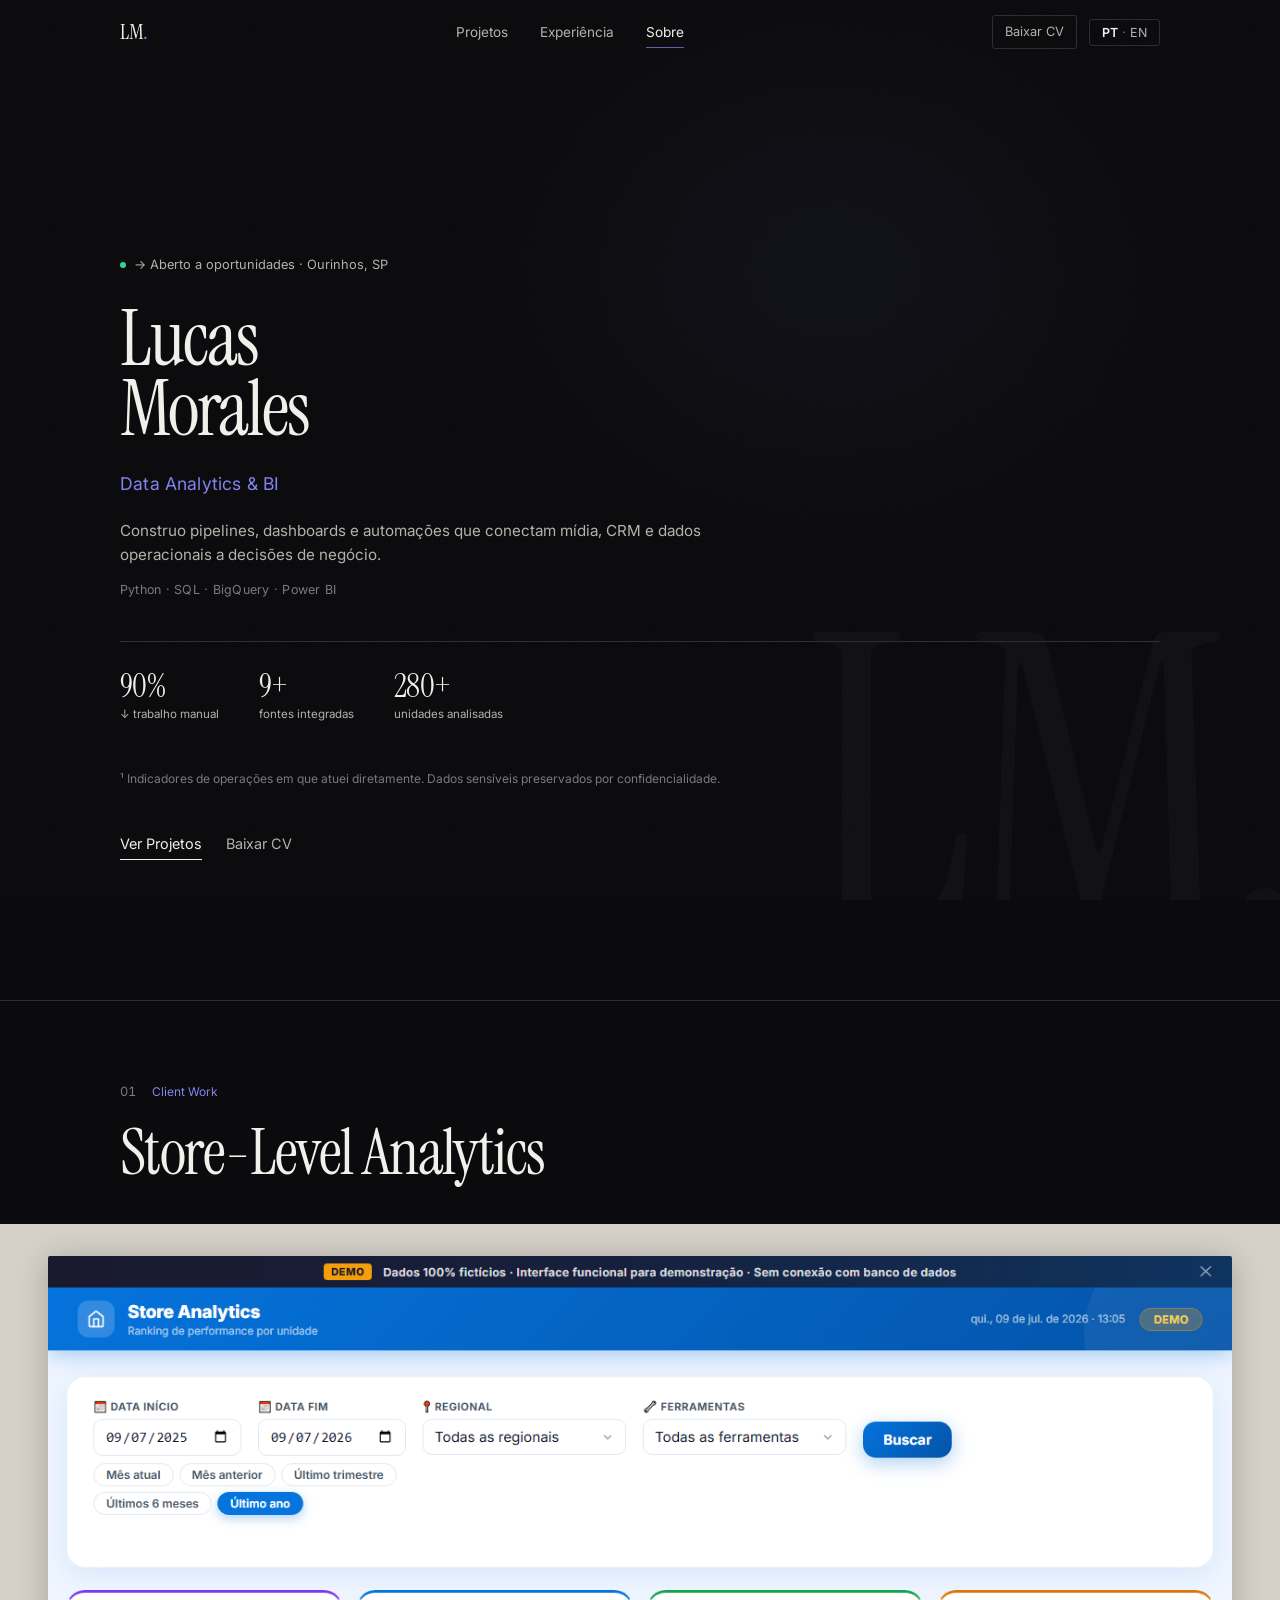
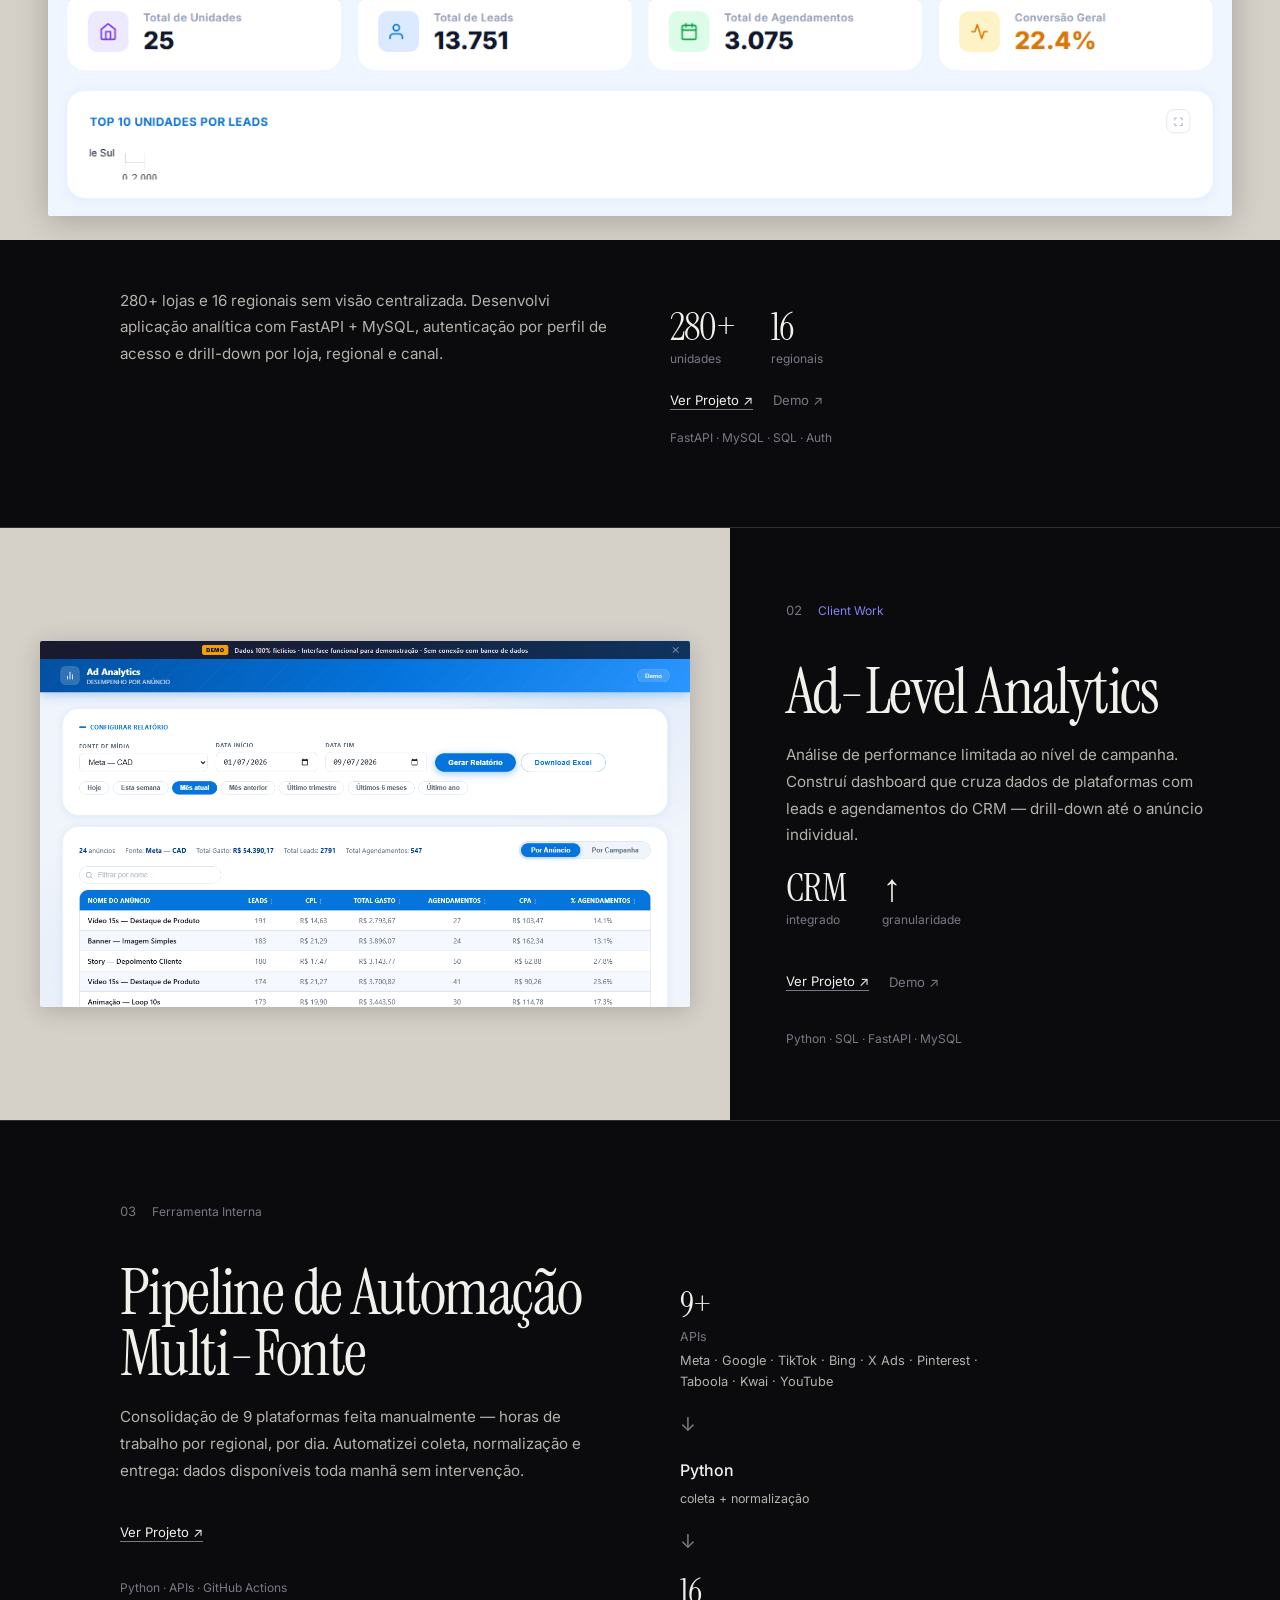
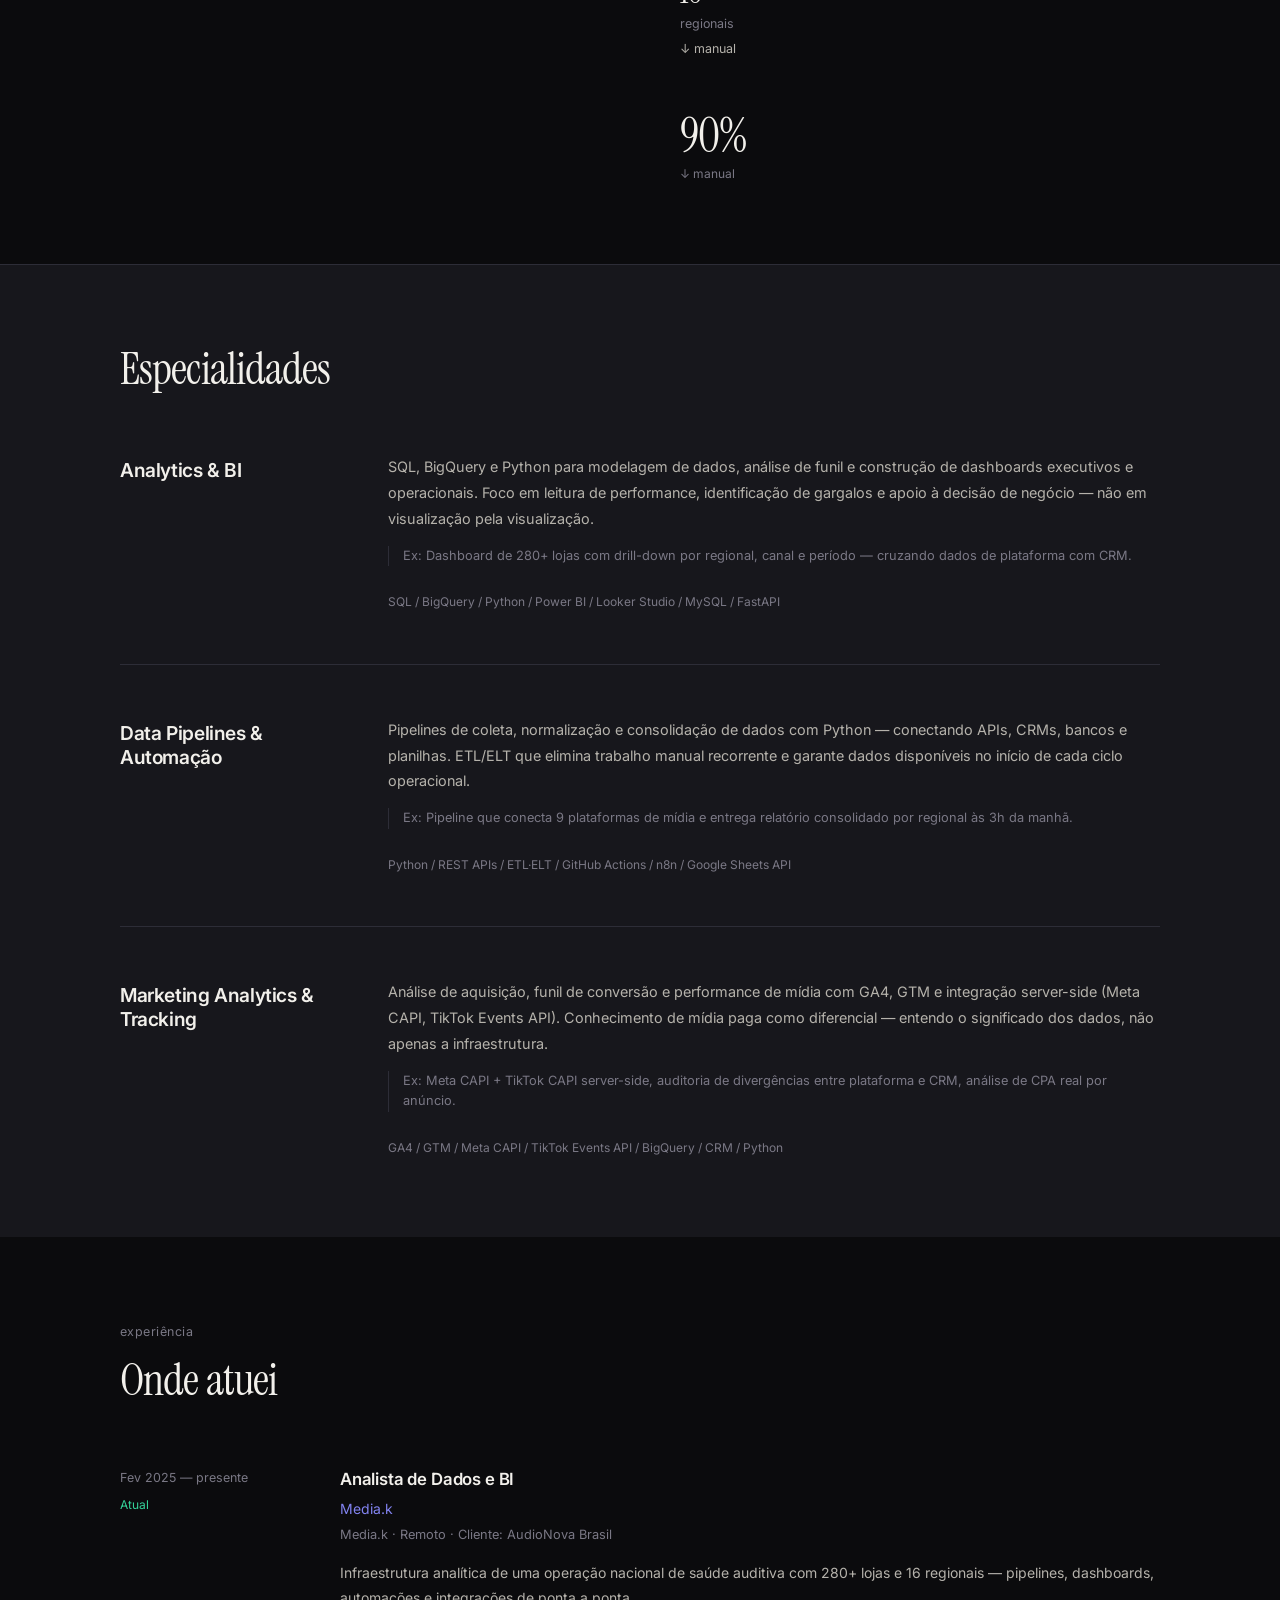
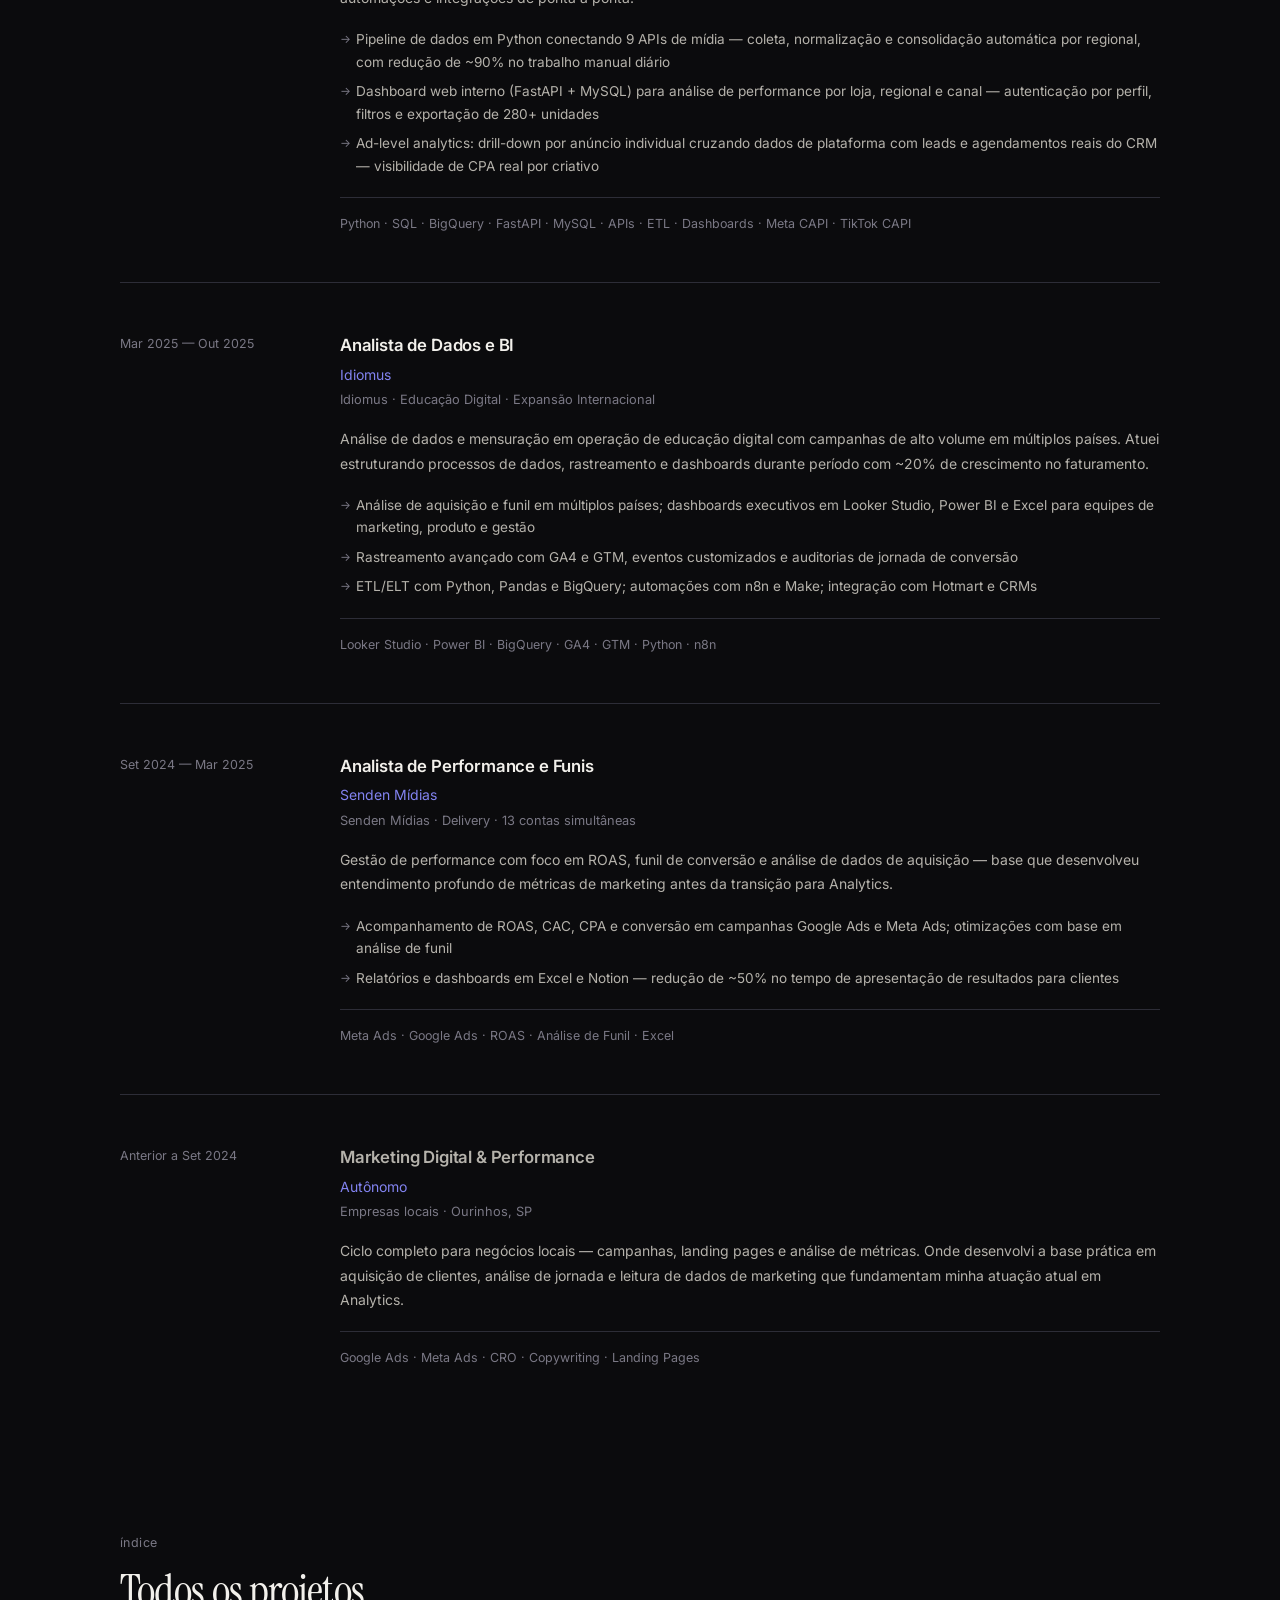
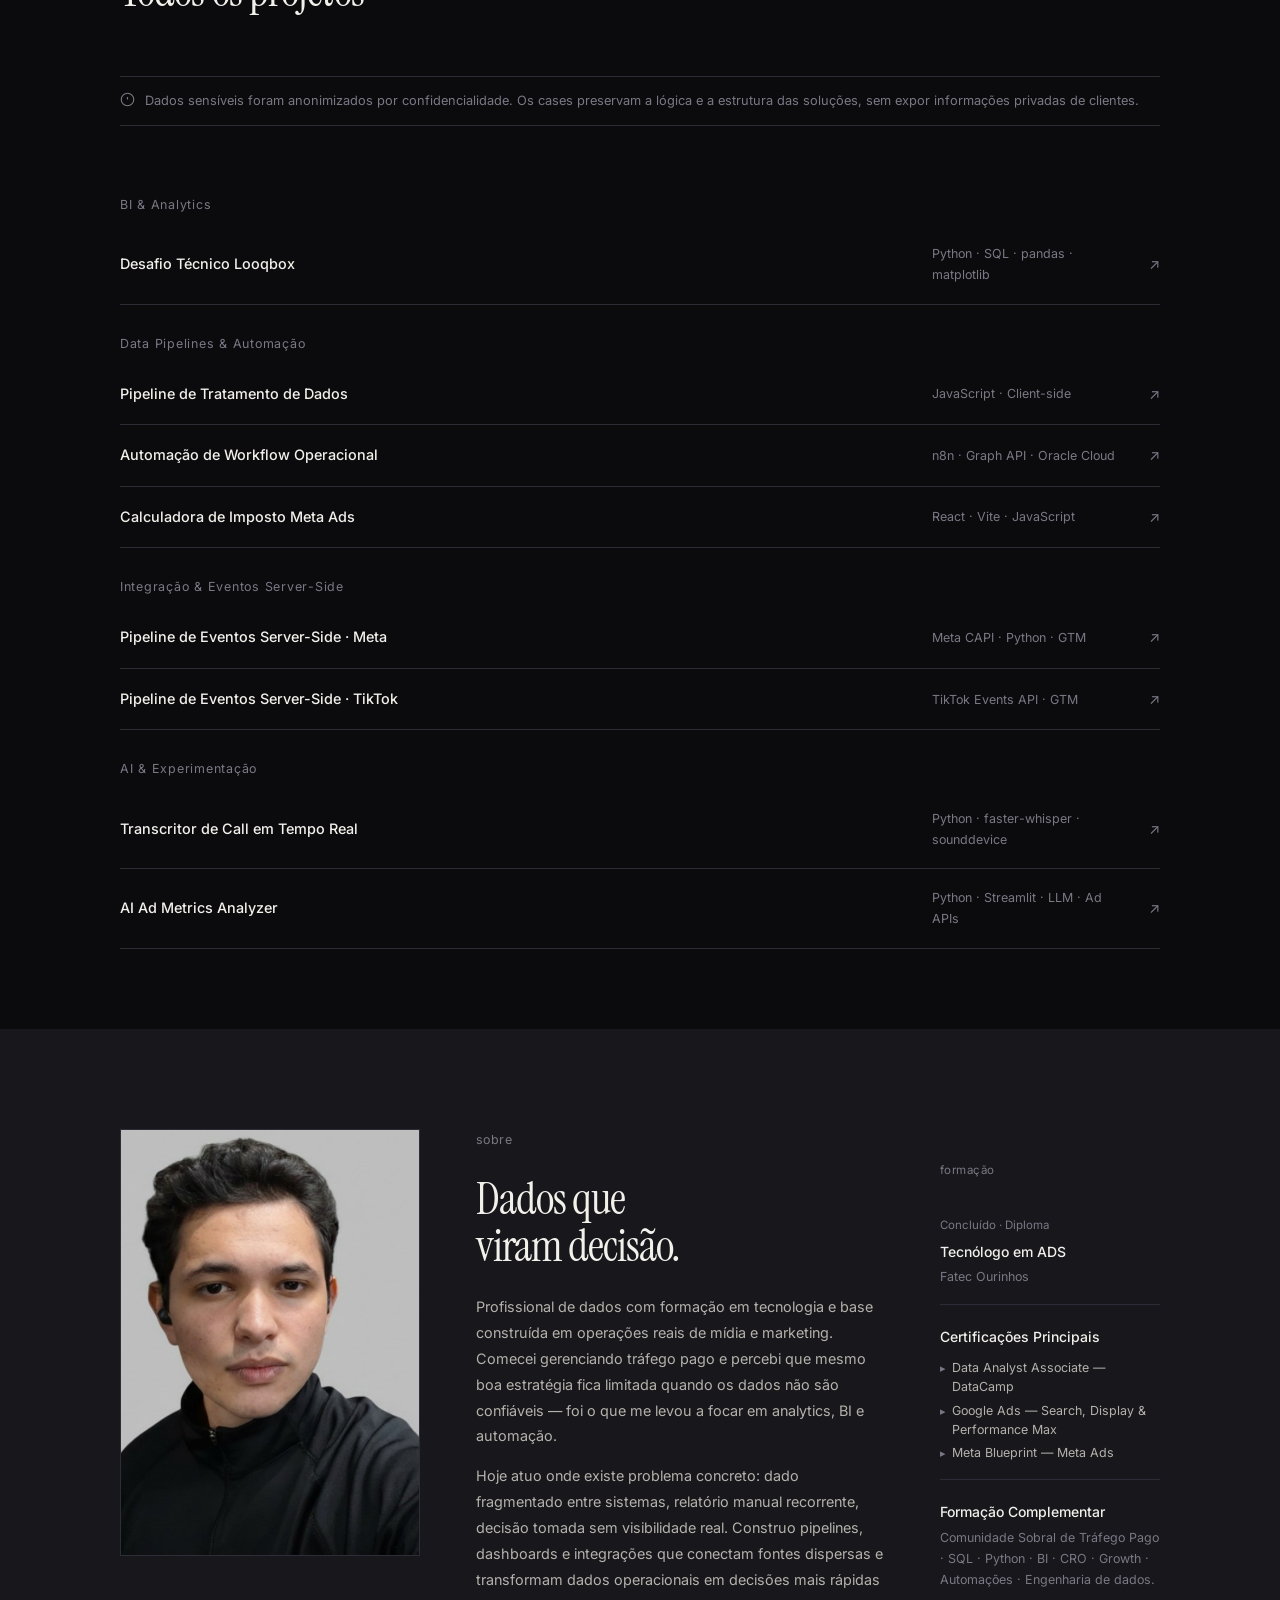
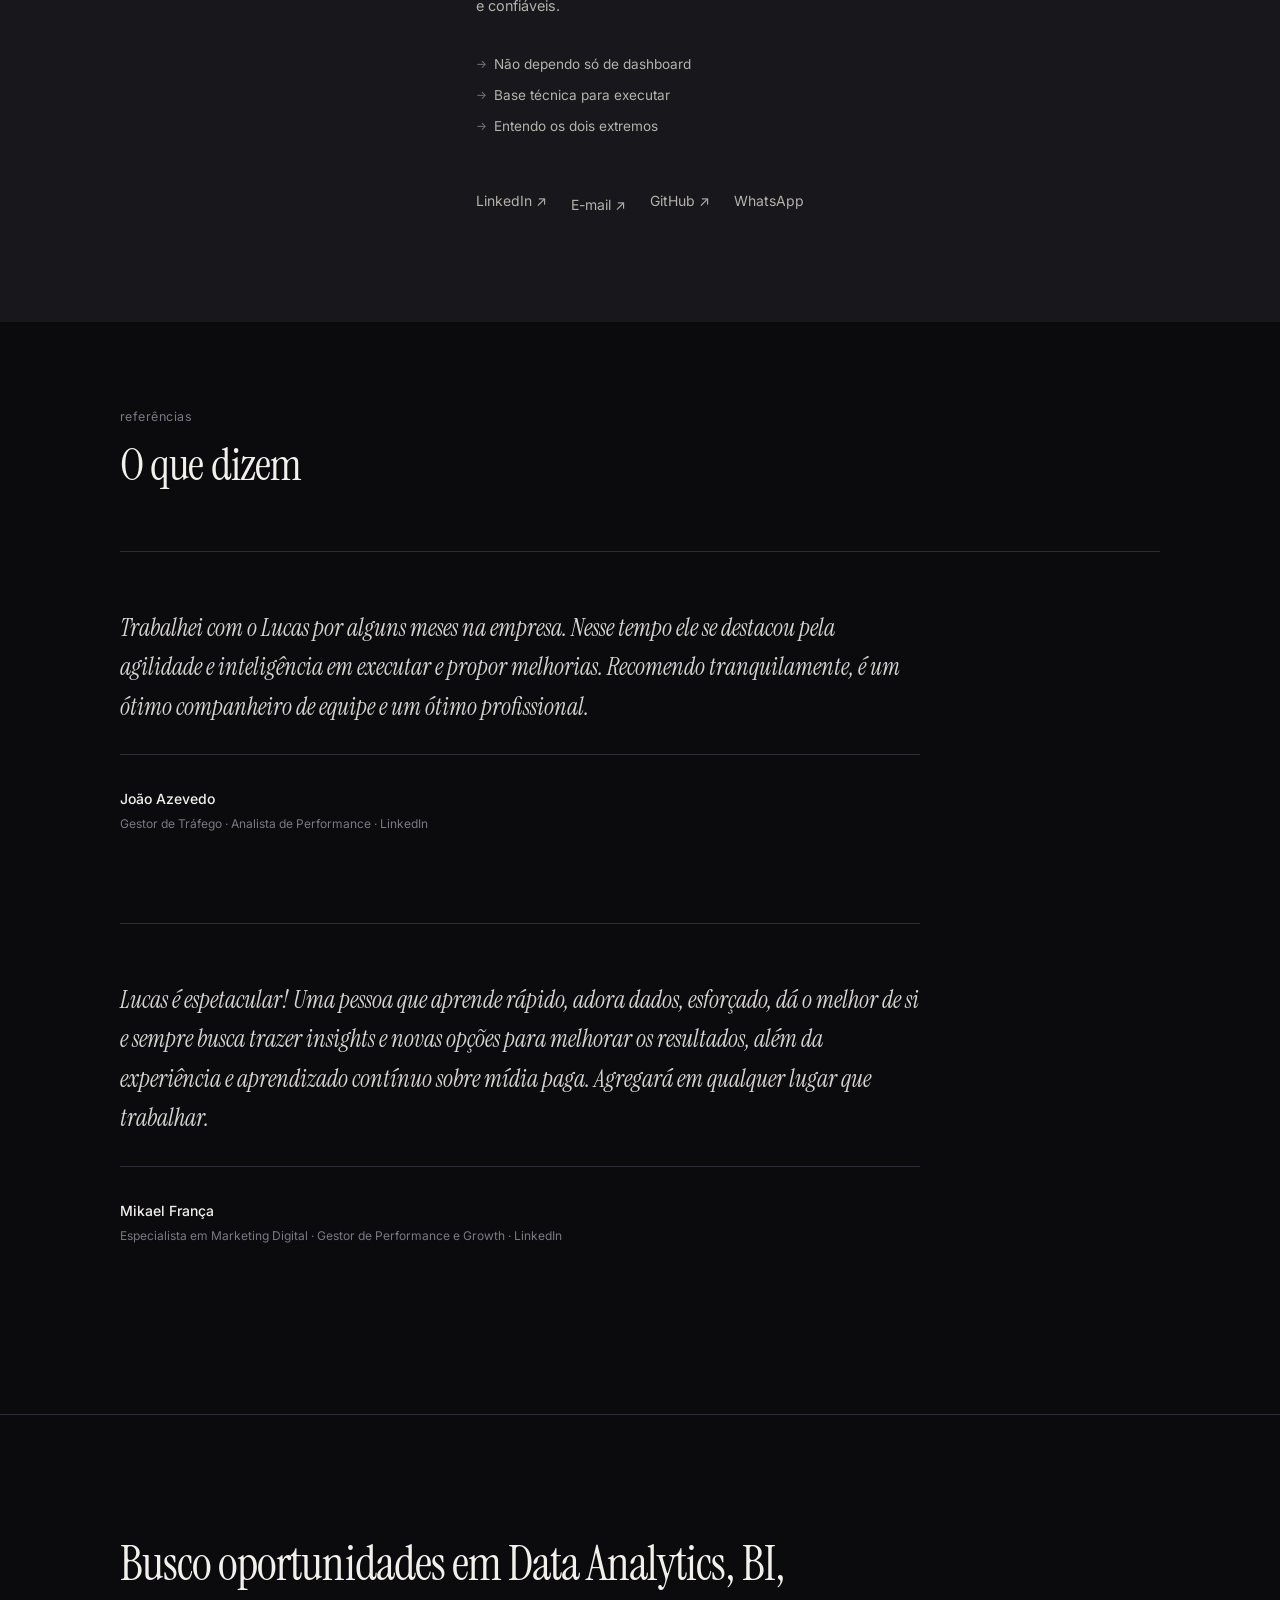
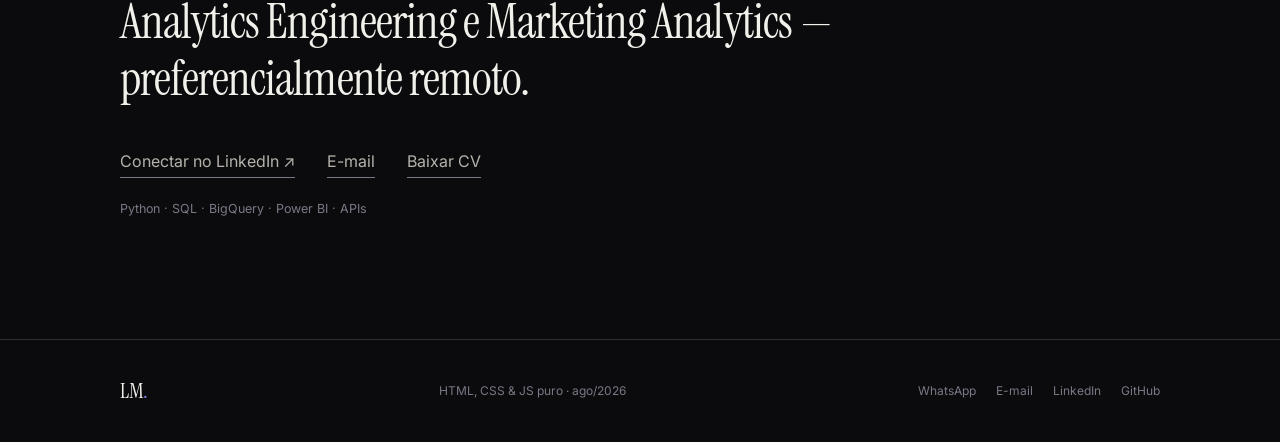
==== index.html @ d0800404 "Fix: clip-reveal usando opacity+transform em vez de clip-path (imagens invisíveis)" ====
<!DOCTYPE html>
<html lang="pt-BR">
<head>
  <meta charset="UTF-8" />
  <meta name="viewport" content="width=device-width, initial-scale=1.0" />

  <!-- SEO -->
  <title>Lucas Morales | Data Analyst · BI &amp; Analytics Engineer</title>
  <meta name="description" content="Lucas Morales — Data Analyst, BI e Analytics Engineer. Python, SQL, BigQuery e Power BI aplicados em pipelines de dados, automações, dashboards operacionais e Marketing Analytics. Projetos reais com impacto mensurável." />
  <meta name="author" content="Lucas Morales" />
  <link rel="canonical" href="https://lucas-mrl.github.io/portfolio/" />

  <!-- Open Graph -->
  <meta property="og:type"        content="website" />
  <meta property="og:title"       content="Lucas Morales | Data Analyst · BI &amp; Analytics Engineer" />
  <meta property="og:description" content="Python, SQL, BigQuery e Power BI em pipelines de dados, dashboards e automações — conectando mídia, CRM e dados operacionais a decisões de negócio." />
  <meta property="og:url"         content="https://lucas-mrl.github.io/portfolio/" />
  <meta property="og:image"       content="https://lucas-mrl.github.io/portfolio/assets/og-image.png" />
  <meta property="og:locale"      content="pt_BR" />
  <meta name="twitter:card"       content="summary_large_image" />
  <meta name="twitter:title"      content="Lucas Morales | Data Analyst · BI &amp; Analytics Engineer" />
  <meta name="twitter:description" content="Python, SQL, BigQuery e Power BI em pipelines, dashboards e automações para operações de dados." />

  <!-- Favicon inline SVG -->
  <link rel="icon" href="data:image/svg+xml,<svg xmlns='http://www.w3.org/2000/svg' viewBox='0 0 32 32'><rect width='32' height='32' rx='6' fill='%236768E8'/><text x='50%' y='54%' dominant-baseline='middle' text-anchor='middle' fill='white' font-family='sans-serif' font-weight='800' font-size='14'>LM</text></svg>" />

  <!-- Fonts -->
  <link rel="preconnect" href="https://fonts.googleapis.com" />
  <link rel="preconnect" href="https://fonts.gstatic.com" crossorigin />
  <link href="https://fonts.googleapis.com/css2?family=Instrument+Serif:ital@0;1&family=Inter:wght@300;400;500;600&family=DM+Mono:wght@400&display=swap" rel="stylesheet" />

  <link rel="stylesheet" href="css/style.css" />

  <script type="application/ld+json">
  {
    "@context": "https://schema.org",
    "@type": "Person",
    "name": "Lucas Morales",
    "jobTitle": "Data Analytics & BI Analyst",
    "url": "https://lucas-mrl.github.io/portfolio/",
    "email": "moraleslucas003@gmail.com",
    "sameAs": [
      "https://linkedin.com/in/lucas-morales-267202271",
      "https://github.com/Lucas-Mrl"
    ],
    "knowsAbout": ["Data Analytics", "Business Intelligence", "Analytics Engineering", "Marketing Analytics", "SQL", "Python", "BigQuery", "Data Pipelines", "ETL", "ELT", "Data Transformation", "Data Integration", "Automation", "Data Visualization", "Power BI", "Looker Studio", "FastAPI", "MySQL", "GA4", "GTM", "Server-Side Tracking"]
  }
  </script>
</head>
<body>

  <div id="scroll-progress" aria-hidden="true"></div>

  <a href="#main-content" class="skip-link" data-i18n-skip="Pular para o conteúdo principal">Pular para o conteúdo principal</a>

  <!-- =========================================================
       NAV
  ========================================================= -->
  <nav id="navbar">
    <div class="nav-inner">
      <a href="#hero" class="nav-logo">LM<span class="accent">.</span></a>
      <ul class="nav-links">
        <li><a href="#cases-destaque" data-i18n="nav_projects">Projetos</a></li>
        <li><a href="#experience"     data-i18n="nav_exp">Experiência</a></li>
        <li><a href="#about"          data-i18n="nav_about">Sobre</a></li>
      </ul>
      <div class="nav-right">
        <a href="assets/Lucas_Morales_CV_Geral.pdf" download class="btn-cv-nav" data-i18n="nav_cv">CV ↗</a>
        <button class="lang-toggle" id="langToggle" aria-label="Toggle language"><span class="lang-opt" id="langPT" aria-pressed="true">PT</span><span class="lang-sep" aria-hidden="true">·</span><span class="lang-opt" id="langEN" aria-pressed="false">EN</span></button>
        <button class="menu-btn" id="menuBtn" aria-label="Menu" aria-expanded="false" aria-controls="mobileMenu"><span></span><span></span><span></span></button>
      </div>
    </div>
    <div class="mobile-menu" id="mobileMenu">
      <a href="#cases-destaque" data-i18n="nav_projects">Projetos</a>
      <a href="#experience"     data-i18n="nav_exp">Experiência</a>
      <a href="#about"          data-i18n="nav_about">Sobre</a>
      <a href="assets/Lucas_Morales_CV_Geral.pdf" download data-i18n="nav_cv">CV ↗</a>
    </div>
  </nav>

  <main id="main-content">

  <!-- =========================================================
       HERO
  ========================================================= -->
  <section id="hero">
    <div class="hero-bg-text" aria-hidden="true">LM.</div>
    <div class="hero-inner">
      <p class="hero-avail" data-i18n="hero_availability">→ Aberto a oportunidades · Ourinhos, SP</p>
      <h1 class="hero-title">
        <span>Lucas</span>
        <span>Morales</span>
      </h1>
      <p class="hero-role">Data Analytics &amp; BI</p>
      <p class="hero-desc" data-i18n="hero_tagline">Construo pipelines, dashboards e automações que conectam mídia, CRM e dados operacionais a decisões de negócio.</p>
      <p class="hero-stack-line">Python · SQL · BigQuery · Power BI</p>
      <div class="hero-foot">
        <div class="hero-metrics">
          <div class="hm-item">
            <span class="hm-val">90%</span>
            <span class="hm-lbl" data-i18n="hm_manual">↓ trabalho manual</span>
          </div>
          <div class="hm-item">
            <span class="hm-val">9+</span>
            <span class="hm-lbl" data-i18n="hm_sources">fontes integradas</span>
          </div>
          <div class="hm-item">
            <span class="hm-val">280+</span>
            <span class="hm-lbl" data-i18n="hm_units">unidades analisadas</span>
          </div>
          <p class="hm-note" data-i18n="hero_stats_context">¹ Indicadores de operações em que atuei diretamente.</p>
        </div>
        <nav class="hero-ctas" aria-label="Ações principais">
          <a href="#cases-destaque" class="hero-cta-primary" data-i18n="cta_cases">Ver projetos ↓</a>
          <a href="assets/Lucas_Morales_CV_Geral.pdf" download class="hero-cta-secondary" data-i18n="cta_cv">CV ↗</a>
        </nav>
      </div>
    </div>
  </section>

  <!-- =========================================================
     CASES EM DESTAQUE
========================================================= -->
<section id="cases-destaque">

  <!-- Case 01: Full-width editorial -->
  <article class="case-ed case-ed--full js-project" data-project="store-analytics" data-gif="assets/screenshots/store-analytics.gif" tabindex="0" role="button" aria-label="Abrir case: Store-Level Analytics">
    <div class="container">
      <div class="case-ed-intro">
        <span class="case-num">01</span>
        <span class="case-ed-type proj-type--client" data-i18n="pt_client">Client Work</span>
      </div>
      <h2 class="case-ed-title" data-i18n="p8_title">Store-Level<br>Analytics</h2>
    </div>
    <div class="case-ed-img-wrap" data-clip-reveal>
      <img src="assets/screenshots/store-analytics.png" loading="lazy" alt="Store-Level Analytics — dashboard de performance por loja" class="case-ed-img" width="1200" height="700">
    </div>
    <div class="container">
      <div class="case-ed-foot">
        <div class="case-ed-desc-col">
          <p class="case-ed-desc" data-i18n="cd_p1_problem">280+ lojas e 16 regionais sem visão centralizada. Desenvolvi aplicação analítica com FastAPI + MySQL, autenticação por perfil de acesso e drill-down por loja, regional e canal.</p>
        </div>
        <div class="case-ed-meta-col">
          <div class="case-ed-numbers">
            <div class="ce-num-item"><span class="ce-val">280+</span><span class="ce-lbl" data-i18n="cd_lbl_units">unidades</span></div>
            <div class="ce-num-item"><span class="ce-val">16</span><span class="ce-lbl" data-i18n="cd_lbl_regions">regionais</span></div>
          </div>
          <div class="case-ed-actions">
            <button class="proj-btn-case ce-btn" data-i18n="p_case">Ver Case ↗</button>
            <a href="assets/demos/store-analytics.html" target="_blank" rel="noopener" class="ce-link">Demo ↗</a>
          </div>
          <p class="case-ed-stack">FastAPI · MySQL · SQL · Auth</p>
        </div>
      </div>
    </div>
  </article>

  <!-- Case 02: Split (image dominant) -->
  <article class="case-ed case-ed--split js-project" data-project="ad-analytics" data-gif="assets/screenshots/ad-analytics.gif" tabindex="0" role="button" aria-label="Abrir case: Ad-Level Analytics">
    <div class="case-split-img" data-clip-reveal>
      <img src="assets/screenshots/ad-analytics.png" loading="lazy" alt="Ad-Level Analytics — drill-down até o anúncio individual" class="case-ed-img" width="900" height="620">
    </div>
    <div class="case-split-body">
      <div class="case-ed-intro">
        <span class="case-num">02</span>
        <span class="case-ed-type proj-type--client" data-i18n="pt_client">Client Work</span>
      </div>
      <h2 class="case-ed-title" data-i18n="p7_title">Ad-Level<br>Analytics</h2>
      <p class="case-ed-desc" data-i18n="cd_p2_problem">Análise de performance limitada ao nível de campanha. Construí dashboard que cruza dados de plataformas com leads e agendamentos do CRM — drill-down até o anúncio individual.</p>
      <div class="case-ed-numbers">
        <div class="ce-num-item"><span class="ce-val">CRM</span><span class="ce-lbl" data-i18n="cd_lbl_crm">integrado</span></div>
        <div class="ce-num-item"><span class="ce-val">↑</span><span class="ce-lbl" data-i18n="cd_lbl_granularity">granularidade</span></div>
      </div>
      <div class="case-ed-actions">
        <button class="proj-btn-case ce-btn" data-i18n="p_case">Ver Case ↗</button>
        <a href="assets/demos/ad-analytics.html" target="_blank" rel="noopener" class="ce-link">Demo ↗</a>
      </div>
      <p class="case-ed-stack">Python · SQL · FastAPI · MySQL</p>
    </div>
  </article>

  <!-- Case 03: Text composition (no screenshot) -->
  <article class="case-ed case-ed--text js-project" data-project="media-reports" tabindex="0" role="button" aria-label="Abrir case: Pipeline de Automação Multi-Fonte">
    <div class="container">
      <div class="case-ed-intro">
        <span class="case-num">03</span>
        <span class="case-ed-type" data-i18n="pt_tool">Ferramenta Interna</span>
      </div>
      <div class="case-text-layout">
        <div class="case-text-left">
          <h2 class="case-ed-title" data-i18n="p1_title">Pipeline<br>Multi-Fonte</h2>
          <p class="case-ed-desc" data-i18n="cd_p3_problem">Consolidação de 9 plataformas feita manualmente — horas de trabalho por regional, por dia. Automatizei coleta, normalização e entrega: dados disponíveis toda manhã sem intervenção.</p>
          <div class="case-ed-actions">
            <button class="proj-btn-case ce-btn" data-i18n="p_case">Ver Case ↗</button>
          </div>
          <p class="case-ed-stack">Python · APIs · GitHub Actions</p>
        </div>
        <div class="case-text-right">
          <div class="case-pipeline-text">
            <div class="cpt-block">
              <span class="cpt-val">9+</span>
              <span class="cpt-lbl" data-i18n="cd_lbl_apis">fontes</span>
              <p class="cpt-detail">Meta · Google · TikTok · Bing · X Ads · Pinterest · Taboola · Kwai · YouTube</p>
            </div>
            <span class="cpt-arrow">↓</span>
            <div class="cpt-block">
              <span class="cpt-step">Python</span>
              <span class="cpt-sub">coleta + normalização</span>
            </div>
            <span class="cpt-arrow">↓</span>
            <div class="cpt-block">
              <span class="cpt-val">16</span>
              <span class="cpt-lbl">regionais</span>
              <span class="cpt-sub" data-i18n="cd_lbl_manual">dados disponíveis toda manhã</span>
            </div>
          </div>
          <div class="case-text-metric"><span class="ctm-val">90%</span><span class="ctm-lbl" data-i18n="cd_lbl_manual">↓ trabalho manual</span></div>
        </div>
      </div>
    </div>
  </article>
</section>

  <!-- CAPACIDADES -->
  <section id="capabilities">
    <div class="container">
      <div class="section-header" data-reveal>
        <h2 data-i18n="cap_title">Especialidades</h2>
      </div>
      <div class="cap-list">

        <div class="cap-row" data-reveal>
          <div class="cap-row-head">
            <h3 class="cap-row-title" data-i18n="cap1_title">Analytics &amp; BI</h3>
          </div>
          <div class="cap-row-body">
            <p class="cap-row-desc" data-i18n="cap1_desc">Estruturo modelos de dados e crio dashboards executivos e operacionais — projetados para quem toma decisão, não para impressionar tecnicamente.</p>
            <p class="cap-row-ex" data-i18n="cap1_ex">Ex: Dashboard de 280+ lojas com drill-down por regional, canal e período.</p>
            <p class="cap-tech">SQL / BigQuery / Python / Power BI / Looker Studio / MySQL / FastAPI</p>
          </div>
        </div>

        <div class="cap-row" data-reveal>
          <div class="cap-row-head">
            <h3 class="cap-row-title" data-i18n="cap2_title">Data Pipelines &amp; Automação</h3>
          </div>
          <div class="cap-row-body">
            <p class="cap-row-desc" data-i18n="cap2_desc">Automatizo rotinas recorrentes de coleta, tratamento e consolidação de dados — eliminando trabalho manual e garantindo disponibilidade de informação no início de cada dia operacional.</p>
            <p class="cap-row-ex" data-i18n="cap2_ex">Ex: Pipeline que conecta 9 plataformas de mídia e entrega relatório regional às 3h da manhã.</p>
            <p class="cap-tech">Python / REST APIs / ETL·ELT / GitHub Actions / n8n / Google Sheets API</p>
          </div>
        </div>

        <div class="cap-row" data-reveal>
          <div class="cap-row-head">
            <h3 class="cap-row-title" data-i18n="cap3_title">Marketing Analytics &amp; Tracking</h3>
          </div>
          <div class="cap-row-body">
            <p class="cap-row-desc" data-i18n="cap3_desc">Conecto fontes díspares — APIs, CRMs, bancos, planilhas — e estruturo regras de validação e padronização para que os dados reflitam a realidade operacional, não o que o sistema assumiu.</p>
            <p class="cap-row-ex" data-i18n="cap3_ex">Ex: Meta CAPI + TikTok CAPI server-side, auditoria de divergências entre plataforma e CRM.</p>
            <p class="cap-tech">GA4 / GTM / Meta CAPI / TikTok Events API / BigQuery / CRM / Python</p>
          </div>
        </div>

      </div>
    </div>
  </section>
  <!-- =========================================================
       EXPERIENCE
  ========================================================= -->
  <section id="experience">
    <div class="container">
      <div class="section-header" data-reveal>
        <span class="section-label" data-i18n="exp_tag">experiência</span>
        <h2 data-i18n="exp_title">Onde atuei</h2>
      </div>
      <div class="exp-list">

        <div class="exp-item" data-reveal>
          <div class="exp-period-col">
            <span class="exp-period" data-i18n="exp1_period">Fev 2025 — presente</span>
            <span class="exp-status-current" data-i18n="exp_current">● Atual</span>
          </div>
          <div class="exp-body">
            <div class="exp-title-row">
              <h3 class="exp-role" data-i18n="exp1_role">Analista de Dados e BI</h3>
              <span class="exp-company">Media.k</span>
              <span class="exp-location" data-i18n="exp1_loc">Ourinhos, SP · Remoto · Cliente: AudioNova Brasil</span>
            </div>
            <p class="exp-desc" data-i18n="exp1_desc">Infraestrutura analítica de uma operação nacional de saúde auditiva com 280+ lojas e 16 regionais — pipelines, dashboards, automações e integrações de ponta a ponta.</p>
            <ul class="exp-bullets">
              <li data-i18n="exp1_b1">Desenvolvimento e manutenção de pipeline de dados conectando 9 APIs — coleta, normalização e consolidação automática por regional</li>
              <li data-i18n="exp1_b2">Dashboard web interno para análise de performance por loja, regional e canal — com autenticação, filtros e exportação de dados de 280+ unidades</li>
              <li data-i18n="exp1_b4">Integração server-side de eventos de conversão (Meta CAPI, TikTok CAPI), auditoria de divergências entre plataforma e CRM, e apresentação de resultados diretamente ao cliente</li>
            </ul>
            <p class="exp-tech">Python · SQL · BigQuery · FastAPI · MySQL · APIs · ETL · Dashboards · Meta CAPI · TikTok CAPI</p>
          </div>
        </div>

        <div class="exp-item" data-reveal>
          <div class="exp-period-col">
            <span class="exp-period" data-i18n="exp2_period">Mar 2025 — Out 2025</span>
          </div>
          <div class="exp-body">
            <div class="exp-title-row">
              <h3 class="exp-role" data-i18n="exp2_role">Analista de Dados e BI</h3>
              <span class="exp-company">Idiomus</span>
              <span class="exp-location" data-i18n="exp2_loc">Educação Digital · Expansão Internacional</span>
            </div>
            <p class="exp-desc" data-i18n="exp2_desc">Operação de educação digital com campanhas de alto volume em múltiplos países. Atuei em análise de dados, performance de mídia e estruturação de processos de mensuração durante um período em que a operação registrou crescimento de aproximadamente 20% no faturamento — apoiando decisões de marketing com análises de funil, cohort, dashboards e dados de aquisição.</p>
            <ul class="exp-bullets">
              <li data-i18n="exp2_b1">Análise de dados de aquisição e funil em múltiplos países; dashboards executivos em Looker Studio, Power BI e Excel para equipes de marketing, produto e gestão</li>
              <li data-i18n="exp2_b3">Rastreamento avançado com GA4 e GTM, eventos customizados e auditorias de jornada de conversão</li>
              <li data-i18n="exp2_b4">ETL/ELT com Python, Pandas e BigQuery; automações com n8n e Make; integração com Hotmart e CRMs</li>
            </ul>
            <p class="exp-tech">Looker Studio · Power BI · BigQuery · GA4 · GTM · Python · n8n</p>
          </div>
        </div>

        <div class="exp-item" data-reveal>
          <div class="exp-period-col">
            <span class="exp-period" data-i18n="exp3_period">Set 2024 — Mar 2025</span>
          </div>
          <div class="exp-body">
            <div class="exp-title-row">
              <h3 class="exp-role" data-i18n="exp3_role">Gestor de Tráfego e Funis de Venda</h3>
              <span class="exp-company">Senden Mídias</span>
              <span class="exp-location" data-i18n="exp3_loc">Setor de Delivery · 13 contas simultâneas</span>
            </div>
            <p class="exp-desc" data-i18n="exp3_desc">Gestão simultânea de até 13 clientes no setor de delivery. Foco em ROAS, conversão e eficiência de investimento, com análise de funil, relatórios estruturados e otimização baseada em dados.</p>
            <ul class="exp-bullets">
              <li data-i18n="exp3_b1">Acompanhamento de ROAS, CAC, CPA e conversão em campanhas Google Ads e Meta Ads; otimizações com base em análise de funil</li>
              <li data-i18n="exp3_b2">Relatórios e dashboards em Excel e Notion — redução de ~50% no tempo de apresentação de resultados para clientes</li>
            </ul>
            <p class="exp-tech">Meta Ads · Google Ads · ROAS · Análise de Funil · Excel</p>
          </div>
        </div>

        <div class="exp-item exp-item--dim" data-reveal>
          <div class="exp-period-col">
            <span class="exp-period" data-i18n="exp4_period">Anterior a Set 2024</span>
          </div>
          <div class="exp-body">
            <div class="exp-title-row">
              <h3 class="exp-role" data-i18n="exp4_role">Gestor de Tráfego e Marketing Digital</h3>
              <span class="exp-company" data-i18n="exp4_company">Autônomo</span>
              <span class="exp-location" data-i18n="exp4_loc">Empresas locais · Ourinhos, SP</span>
            </div>
            <p class="exp-desc" data-i18n="exp4_desc">Ciclo completo para negócios locais: campanhas no Google Ads e Meta Ads, criação de landing pages, copywriting, análise de métricas e otimização de conversão. Foi onde desenvolvi a base prática em aquisição de clientes e análise de jornada.</p>
            <p class="exp-tech">Google Ads · Meta Ads · CRO · Copywriting · Landing Pages</p>
          </div>
        </div>

      </div>
    </div>
  </section>


  <!-- ÍNDICE DE PROJETOS -->
  <section id="project-index">
    <div class="container">
      <div class="section-header" data-reveal>
        <span class="section-label" data-i18n="idx_tag">índice</span>
        <h2 data-i18n="idx_title">Todos os projetos</h2>
      </div>

      <div class="conf-notice" data-reveal>
        <svg width="15" height="15" viewBox="0 0 24 24" fill="none" stroke="currentColor" stroke-width="1.8"><circle cx="12" cy="12" r="10"/><line x1="12" y1="8" x2="12" y2="12"/><line x1="12" y1="16" x2="12.01" y2="16"/></svg>
        <span data-i18n="conf_text">Dados sensíveis foram anonimizados por confidencialidade. Os cases preservam a lógica e a estrutura das soluções, sem expor informações privadas de clientes.</span>
      </div>

      <div class="proj-index-table">

        <div class="proj-index-cat" data-category="bi" data-i18n="cat_bi">BI &amp; Analytics</div>

        <div class="proj-index-row" data-project="looq-challenge" data-category="bi" tabindex="0" role="button" aria-label="Abrir case: Desafio Técnico Looqbox">
          <span class="proj-index-name" data-i18n="p10_title">Desafio Técnico Looqbox</span>
          <span class="proj-index-stack">Python · SQL · pandas · matplotlib</span>
          <span class="proj-index-arrow" aria-hidden="true">↗</span>
        </div>

        <div class="proj-index-cat" data-category="pipeline" data-i18n="cat_pipeline">Data Pipelines &amp; Automação</div>

        <div class="proj-index-row" data-project="leads-processor" data-category="pipeline" tabindex="0" role="button" aria-label="Abrir case: Pipeline de Tratamento de Dados">
          <span class="proj-index-name" data-i18n="p2_title">Pipeline de Tratamento de Dados</span>
          <span class="proj-index-stack">JavaScript · Client-side</span>
          <span class="proj-index-arrow" aria-hidden="true">↗</span>
        </div>

        <div class="proj-index-row" data-project="email-clickup" data-category="pipeline" tabindex="0" role="button" aria-label="Abrir case: Automação de Workflow Operacional">
          <span class="proj-index-name" data-i18n="p5_title">Automação de Workflow Operacional</span>
          <span class="proj-index-stack">n8n · Graph API · Oracle Cloud</span>
          <span class="proj-index-arrow" aria-hidden="true">↗</span>
        </div>

        <div class="proj-index-row" data-project="meta-tax-calc" data-category="pipeline" tabindex="0" role="button" aria-label="Abrir case: Calculadora de Imposto Meta Ads">
          <span class="proj-index-name" data-i18n="p11_title">Calculadora de Imposto Meta Ads</span>
          <span class="proj-index-stack">React · Vite · JavaScript</span>
          <span class="proj-index-arrow" aria-hidden="true">↗</span>
        </div>

        <div class="proj-index-cat" data-category="tracking" data-i18n="cat_tracking">Integração &amp; Eventos Server-Side</div>

        <div class="proj-index-row" data-project="meta-capi" data-category="tracking" tabindex="0" role="button" aria-label="Abrir case: Meta Conversions API">
          <span class="proj-index-name" data-i18n="p4_title">Pipeline de Eventos Server-Side · Meta</span>
          <span class="proj-index-stack">Meta CAPI · Python · GTM</span>
          <span class="proj-index-arrow" aria-hidden="true">↗</span>
        </div>

        <div class="proj-index-row" data-project="tiktok-capi" data-category="tracking" tabindex="0" role="button" aria-label="Abrir case: TikTok Events API">
          <span class="proj-index-name" data-i18n="p6_title">Pipeline de Eventos Server-Side · TikTok</span>
          <span class="proj-index-stack">TikTok Events API · GTM</span>
          <span class="proj-index-arrow" aria-hidden="true">↗</span>
        </div>

        <div class="proj-index-cat" data-category="ai" data-i18n="cat_ai">AI &amp; Experimentação</div>

        <div class="proj-index-row" data-project="whisper-transcriber" data-category="ai" tabindex="0" role="button" aria-label="Abrir case: Transcritor de Call em Tempo Real">
          <span class="proj-index-name" data-i18n="p12_title">Transcritor de Call em Tempo Real</span>
          <span class="proj-index-stack">Python · faster-whisper · sounddevice</span>
          <span class="proj-index-arrow" aria-hidden="true">↗</span>
        </div>

        <div class="proj-index-row" data-project="ai-analytics" data-category="ai" tabindex="0" role="button" aria-label="Abrir case: AI Ad Metrics Analyzer">
          <span class="proj-index-name" data-i18n="p3_title">AI Ad Metrics Analyzer</span>
          <span class="proj-index-stack">Python · Streamlit · LLM · Ad APIs</span>
          <span class="proj-index-arrow" aria-hidden="true">↗</span>
        </div>

      </div>
      <div class="proj-preview" id="projPreview" aria-hidden="true">
        <img id="projPreviewImg" src="" alt="">
      </div>
    </div>
  </section>

  <!-- =========================================================
       ABOUT
  ========================================================= -->
  <section id="about">
    <div class="container">
      <div class="about-grid">
        <div class="about-photo-col" data-reveal>
          <img src="assets/lucas-morales.jpg" alt="Lucas Morales — Analista de Dados e BI" class="about-photo" width="320" height="427">
        </div>
        <div class="about-main" data-reveal>
          <span class="section-label" data-i18n="about_tag">sobre</span>
          <h2 class="about-heading" data-i18n="about_title">Dados que<br>viram decisão.</h2>
          <p data-i18n="about_p1">Profissional de dados com formação em tecnologia e base construída em operações reais de mídia e marketing. Comecei gerenciando tráfego pago e percebi que mesmo boa estratégia fica limitada quando os dados não são confiáveis — foi o que me levou a focar em analytics, BI e automação.</p>
          <p data-i18n="about_p2">Hoje atuo onde existe problema concreto: dado fragmentado entre sistemas, relatório manual recorrente, decisão tomada sem visibilidade real. Construo pipelines, dashboards e integrações que conectam fontes dispersas e transformam dados operacionais em decisões mais rápidas e confiáveis.</p>
          <ul class="about-diffs">
            <li data-i18n="d2_title">Não dependo só de dashboard</li>
            <li data-i18n="d4_title">Base técnica para executar</li>
            <li data-i18n="d5_title">Entendo os dois extremos</li>
          </ul>
          <div class="about-contact-links">
            <a href="https://linkedin.com/in/lucas-morales-267202271" target="_blank" rel="noopener" class="about-contact-link">LinkedIn ↗</a>
            <button class="about-contact-link" id="copyEmailBtn" data-email="moraleslucas003@gmail.com">E-mail ↗</button>
            <a href="https://github.com/Lucas-Mrl" target="_blank" rel="noopener" class="about-contact-link">GitHub ↗</a>
            <a href="https://wa.me/55149988343594" target="_blank" rel="noopener" class="about-contact-link" data-i18n="contact_wa">WhatsApp ↗</a>
          </div>
        </div>
        <div class="about-edu-col" data-reveal>
          <div class="edu-editorial">
            <span class="edu-editorial-label" data-i18n="edu_tag">formação</span>
            <div class="edu-line">
              <span class="edu-line-year" data-i18n="edu1_status">Concluído</span>
              <div class="edu-line-body">
                <span class="edu-line-title" data-i18n="edu1_title">Tecnólogo em ADS</span>
                <span class="edu-line-inst">Fatec Ourinhos</span>
              </div>
            </div>
            <div class="edu-line">
              <span class="edu-line-year"></span>
              <div class="edu-line-body">
                <span class="edu-line-title" data-i18n="edu2_title">Certificações Principais</span>
                <ul class="edu-cert-list">
                  <li data-i18n="cert1">Data Analyst Associate — DataCamp</li>
                  <li data-i18n="cert2">Google Ads — Search, Display &amp; Performance Max</li>
                  <li data-i18n="cert3">Meta Blueprint — Meta Ads</li>
                </ul>
              </div>
            </div>
            <div class="edu-line">
              <span class="edu-line-year"></span>
              <div class="edu-line-body">
                <span class="edu-line-title" data-i18n="edu3_title">Formação Complementar</span>
                <p class="edu-line-inst" data-i18n="edu3_desc">Sobral · SQL · Python · BI · CRO · Growth · Automações</p>
              </div>
            </div>
          </div>
        </div>
      </div>
    </div>
  </section>

  <!-- =========================================================
       TESTIMONIALS
  ========================================================= -->
  <section id="testimonials">
    <div class="container">
      <div class="section-header" data-reveal>
        <span class="section-label" data-i18n="test_tag">referências</span>
        <h2 data-i18n="test_title">O que dizem</h2>
      </div>
      <div class="testimonials-list">
        <blockquote class="testimonial" data-reveal>
          <p class="testimonial-text" data-i18n="t1_text">Lucas conseguiu transformar uma rotina manual complexa em um processo muito mais rápido e confiável. O que demorava horas passou a rodar automaticamente — sem perda de qualidade nos dados.</p>
          <footer class="testimonial-author">
            <span class="testimonial-name" data-i18n="t1_name">Colega de equipe</span>
            <span class="testimonial-role" data-i18n="t1_role">Media.k · LinkedIn</span>
          </footer>
        </blockquote>
        <blockquote class="testimonial" data-reveal>
          <p class="testimonial-text" data-i18n="t2_text">A visão por loja e regional facilitou muito a leitura de performance da operação. Conseguimos identificar gargalos específicos que antes ficavam escondidos nos números consolidados.</p>
          <footer class="testimonial-author">
            <span class="testimonial-name" data-i18n="t2_name">Gestor de conta</span>
            <span class="testimonial-role" data-i18n="t2_role">AudioNova · LinkedIn</span>
          </footer>
        </blockquote>
      </div>
    </div>
  </section>

  <!-- =========================================================
       CTA
  ========================================================= -->
  <section id="cta-section">
    <div class="container">
      <div class="cta-editorial" data-reveal>
        <h2 class="cta-title" data-i18n="cta_title">Busco oportunidades em Data Analytics, BI, Analytics Engineering e Marketing Analytics — preferencialmente remoto.</h2>
        <div class="cta-links">
          <a href="https://linkedin.com/in/lucas-morales-267202271" target="_blank" rel="noopener" class="cta-link" data-i18n="cta_linkedin">LinkedIn ↗</a>
          <a href="mailto:moraleslucas003@gmail.com" class="cta-link" data-i18n="cta_email">E-mail ↗</a>
          <a href="assets/Lucas_Morales_CV_Geral.pdf" download class="cta-link" data-i18n="cta_cv">CV ↗</a>
        </div>
        <p class="cta-stack">Python · SQL · BigQuery · Power BI · APIs</p>
      </div>
    </div>
  </section>

  <!-- =========================================================
       FOOTER
  ========================================================= -->
  <footer>
    <div class="container">
      <div class="footer-inner">
        <span class="nav-logo">LM<span class="accent">.</span></span>
        <p class="footer-copy" data-i18n="footer_text">Feito com HTML, CSS &amp; JS puro · Atualizado em agosto/2026</p>
        <div class="footer-links">
          <a href="https://wa.me/55149988343594" target="_blank" rel="noopener" data-i18n="contact_wa">WhatsApp</a>
          <a href="mailto:moraleslucas003@gmail.com" data-i18n="contact_email">E-mail</a>
          <a href="https://linkedin.com/in/lucas-morales-267202271" target="_blank" rel="noopener">LinkedIn</a>
          <a href="https://github.com/Lucas-Mrl" target="_blank" rel="noopener">GitHub</a>
        </div>
      </div>
    </div>
  </footer>

  </main>

  <!-- MODAL -->
  <div id="modal" class="modal" role="dialog" aria-modal="true" aria-labelledby="modal-title">
    <div class="modal-overlay" id="modalOverlay"></div>
    <div class="modal-box" tabindex="-1">
      <button class="modal-x" id="modalX" aria-label="Fechar">
        <svg width="18" height="18" viewBox="0 0 24 24" fill="none" stroke="currentColor" stroke-width="2"><line x1="18" y1="6" x2="6" y2="18"/><line x1="6" y1="6" x2="18" y2="18"/></svg>
      </button>
      <div id="modalContent"></div>
    </div>
  </div>

  <script src="js/main.js" defer></script>
</body>
</html>
---- css/style.css ----
/* ====================================================
   RESET & TOKENS
==================================================== */
*, *::before, *::after { box-sizing: border-box; margin: 0; padding: 0; }

:root {
  --bg:          #0B0B0D;
  --surface:     #17171C;
  --surface2:    #1F1F27;
  --text:        #F2F0EB;
  --muted:       #B5B2AB;
  --subtle:      #7A7885;
  --line:        #2D2D37;
  --accent:      #8283F0;
  --accent-rgb:  130, 131, 240;
  --stage:       #D5D1C9;

  --serif: 'Instrument Serif', serif;
  --sans:  'Inter', sans-serif;
  --mono:  'DM Mono', monospace;

  --ease: cubic-bezier(.4,0,.2,1);
  --t:    .18s var(--ease);
  --r:    3px;
}

html { scroll-behavior: smooth; font-size: 16px; }

body {
  background: var(--bg);
  color: var(--text);
  font-family: var(--sans);
  font-size: 1rem;
  line-height: 1.7;
  overflow-x: hidden;
  -webkit-font-smoothing: antialiased;
}

body::after {
  content: '';
  position: fixed;
  inset: 0;
  background-image: url("data:image/svg+xml,%3Csvg xmlns='http://www.w3.org/2000/svg' width='300' height='300'%3E%3Cfilter id='n'%3E%3CfeTurbulence type='fractalNoise' baseFrequency='0.75' numOctaves='4' stitchTiles='stitch'/%3E%3C/filter%3E%3Crect width='300' height='300' filter='url(%23n)' opacity='1'/%3E%3C/svg%3E");
  background-size: 200px 200px;
  opacity: 0.018;
  pointer-events: none;
  z-index: 9998;
}

a { color: inherit; text-decoration: none; }
ul { list-style: none; }

.accent { color: var(--accent); }

::-webkit-scrollbar { width: 4px; }
::-webkit-scrollbar-track { background: var(--bg); }
::-webkit-scrollbar-thumb { background: var(--subtle); border-radius: 99px; }

/* ====================================================
   FOCUS & ACCESSIBILITY
==================================================== */
:focus-visible {
  outline: 2px solid var(--accent);
  outline-offset: 3px;
  border-radius: 2px;
}
.skip-link {
  position: absolute;
  top: -100%;
  left: 8px;
  background: var(--surface);
  border: 1px solid var(--line);
  color: var(--text);
  font-size: .875rem;
  padding: 10px 18px;
  border-radius: var(--r);
  z-index: 9999;
  transition: top .15s;
}
.skip-link:focus { top: 8px; }

/* Scroll progress bar */
#scroll-progress {
  position: fixed;
  top: 0;
  left: 0;
  height: 2px;
  width: 0%;
  background: var(--accent);
  z-index: 9999;
  opacity: 0.7;
  transition: width .1s linear;
  pointer-events: none;
}

/* ====================================================
   LAYOUT
==================================================== */
.container {
  width: 100%;
  max-width: 1120px;
  margin: 0 auto;
  padding: 0 40px;
}

section { padding: 100px 0; }

/* ====================================================
   REVEAL
==================================================== */
[data-reveal] {
  opacity: 0;
  transform: translateY(24px);
  transition: opacity .65s var(--ease), transform .65s var(--ease);
}
[data-reveal].visible { opacity: 1; transform: translateY(0); }

/* ====================================================
   NAVBAR
==================================================== */
#navbar {
  position: fixed;
  inset: 0 0 auto;
  z-index: 100;
  transition: background var(--t);
}
#navbar.scrolled {
  background: rgba(11,11,13,.93);
  backdrop-filter: blur(16px);
  -webkit-backdrop-filter: blur(16px);
  border-bottom: 1px solid var(--line);
}
.nav-inner {
  max-width: 1120px;
  margin: 0 auto;
  padding: 0 40px;
  height: 64px;
  display: flex;
  align-items: center;
}
.nav-logo {
  font-family: var(--serif);
  font-size: 1.4rem;
  font-weight: 400;
  letter-spacing: -0.02em;
}
.nav-links {
  display: flex;
  gap: 0;
  margin: 0 auto;
}
.nav-links a {
  padding: 6px 16px;
  font-size: .85rem;
  color: var(--muted);
  transition: color var(--t);
}
.nav-links a:hover { color: var(--text); }
.nav-links a.active {
  color: var(--text);
  position: relative;
}
.nav-links a.active::after {
  content: '';
  position: absolute;
  bottom: -2px;
  left: 16px;
  right: 16px;
  height: 1px;
  background: var(--accent);
  opacity: 0.7;
}
.nav-right {
  display: flex;
  align-items: center;
  gap: 12px;
}
.btn-cv-nav {
  font-size: .8rem;
  color: var(--muted);
  padding: 5px 12px;
  border: 1px solid var(--line);
  border-radius: var(--r);
  transition: color var(--t), border-color var(--t);
  font-family: var(--sans);
  cursor: pointer;
  text-decoration: none;
}
.btn-cv-nav:hover { color: var(--text); border-color: var(--subtle); }
.lang-toggle {
  background: none;
  border: 1px solid var(--line);
  color: var(--muted);
  font-size: .78rem;
  padding: 5px 12px;
  border-radius: var(--r);
  cursor: pointer;
  transition: var(--t);
  font-family: var(--sans);
}
.lang-toggle:hover { border-color: var(--subtle); color: var(--text); }
.lang-opt { transition: color var(--t); }
.lang-opt--active { color: var(--text); font-weight: 600; }
.lang-sep { color: var(--subtle); margin: 0 4px; }
.menu-btn {
  display: none;
  flex-direction: column;
  justify-content: center;
  gap: 5px;
  width: 36px; height: 36px;
  background: none; border: none;
  cursor: pointer; padding: 4px;
}
.menu-btn span {
  display: block; height: 1.5px;
  background: var(--text); border-radius: 2px;
  transition: var(--t);
}
.mobile-menu {
  display: none;
  flex-direction: column;
  background: rgba(11,11,13,.97);
  backdrop-filter: blur(16px);
  border-top: 1px solid var(--line);
  padding: 12px 24px 20px;
  gap: 2px;
}
.mobile-menu.open { display: flex; }
.mobile-menu a {
  padding: 10px 8px;
  font-size: .95rem;
  color: var(--muted);
  transition: color var(--t);
}
.mobile-menu a:hover { color: var(--text); }

/* ====================================================
   SECTION HEADER
==================================================== */
.section-header { margin-bottom: 60px; }
.section-label {
  display: inline-block;
  font-size: .78rem;
  letter-spacing: .04em;
  color: var(--subtle);
  margin-bottom: 14px;
}
.section-header h2 {
  font-family: var(--serif);
  font-size: clamp(2rem, 4vw, 2.8rem);
  font-weight: 400;
  letter-spacing: -0.02em;
  line-height: 1.1;
}

/* ====================================================
   HERO
==================================================== */
/* Hero layout updated — no screenshot */
#hero {
  min-height: 100vh;
  display: flex;
  align-items: flex-end;
  padding-bottom: 0;
  padding-top: 0;
  position: relative;
  overflow: hidden;
}

/* Atmospheric radial gradient */
#hero::before {
  content: '';
  position: absolute;
  top: -10%;
  left: 30%;
  width: 70%;
  height: 80%;
  background: radial-gradient(ellipse at center, rgba(130,131,240,.055) 0%, transparent 60%);
  pointer-events: none;
  z-index: 0;
}

/* LM. background text */
.hero-bg-text {
  position: absolute;
  bottom: -0.1em;
  right: -0.04em;
  font-family: var(--serif);
  font-size: clamp(16rem, 32vw, 28rem);
  line-height: 0.75;
  color: var(--text);
  opacity: 0.025;
  pointer-events: none;
  user-select: none;
  z-index: 0;
  letter-spacing: -0.03em;
  font-weight: 400;
}

.hero-inner {
  position: relative;
  z-index: 1;
  width: 100%;
  max-width: 1120px;
  margin: 0 auto;
  padding: 130px 40px 0;
  display: flex;
  flex-direction: column;
  animation: none;
}

.hero-avail {
  font-size: .8rem;
  color: var(--muted);
  display: flex;
  align-items: center;
  gap: 8px;
  margin-bottom: 28px;
  animation: heroEnter .7s var(--ease) both;
  animation-delay: 0ms;
}
.hero-avail::before {
  content: '';
  width: 6px; height: 6px;
  border-radius: 50%;
  background: #34d399;
  display: inline-block;
  flex-shrink: 0;
}

.hero-title {
  font-family: var(--serif);
  font-size: clamp(3.8rem, 8vw, 7rem);
  font-weight: 400;
  line-height: 0.9;
  letter-spacing: -0.025em;
  margin-bottom: 32px;
  animation: none;
}
.hero-title span:first-child {
  animation: heroEnter .7s var(--ease) both;
  animation-delay: 60ms;
  display: block;
}
.hero-title span:last-child {
  animation: heroEnter .7s var(--ease) both;
  animation-delay: 130ms;
  display: block;
}

/* Data Analytics & BI role line */
.hero-role {
  font-size: clamp(.95rem, 1.5vw, 1.1rem);
  color: var(--accent);
  font-weight: 400;
  margin-bottom: 20px;
  margin-top: -8px;
  letter-spacing: .01em;
  animation: heroEnter .7s var(--ease) both;
  animation-delay: 200ms;
}

.hero-desc {
  font-size: clamp(1rem, 1.8vw, 1.15rem);
  color: var(--muted);
  max-width: 600px;
  line-height: 1.6;
  margin-bottom: 40px;
  animation: heroEnter .7s var(--ease) both;
  animation-delay: 270ms;
}

/* Stack line */
.hero-stack-line {
  font-size: .78rem;
  color: var(--subtle);
  margin-top: -20px;
  margin-bottom: 40px;
  letter-spacing: .02em;
  animation: heroEnter .7s var(--ease) both;
  animation-delay: 330ms;
}

.hero-foot {
  display: flex;
  align-items: flex-end;
  justify-content: space-between;
  gap: 40px;
  padding: 28px 0 40px;
  border-top: 1px solid var(--line);
  flex-wrap: wrap;
  animation: heroEnter .7s var(--ease) both;
  animation-delay: 400ms;
}
.hero-metrics {
  display: flex;
  gap: 40px;
  flex-wrap: wrap;
  align-items: flex-start;
}
.hm-item {
  display: flex;
  flex-direction: column;
  gap: 3px;
}
.hm-val {
  font-family: var(--serif);
  font-size: 2rem;
  font-weight: 400;
  color: var(--text);
  line-height: 1;
  letter-spacing: -0.02em;
}
.hm-lbl {
  font-size: .72rem;
  color: var(--muted);
}
.hm-note {
  font-size: .75rem;
  color: var(--subtle);
  flex-basis: 100%;
  margin-top: 6px;
  line-height: 1.45;
}
.hero-ctas {
  display: flex;
  gap: 24px;
  flex-wrap: wrap;
  flex-shrink: 0;
}
.hero-cta-primary {
  font-size: .9rem;
  color: var(--text);
  border-bottom: 1px solid var(--text);
  padding: 4px 0 1px;
  transition: color var(--t), border-color var(--t);
  display: inline-block;
}
.hero-cta-primary:hover { color: var(--accent); border-color: var(--accent); }
.hero-cta-secondary {
  font-size: .9rem;
  color: var(--muted);
  transition: color var(--t);
  padding: 4px 0;
  display: inline-block;
}
.hero-cta-secondary:hover { color: var(--text); }

@keyframes heroEnter {
  from { opacity: 0; transform: translateY(16px); }
  to   { opacity: 1; transform: translateY(0); }
}

/* ====================================================
   FEATURED CASES
==================================================== */
#cases-destaque { background: var(--bg); padding: 100px 0 0; }

/* All case-ed share this base */
.case-ed {
  border-top: 1px solid var(--line);
  padding: 80px 0;
  cursor: pointer;
  transition: none;
}
.case-ed:last-child { border-bottom: 1px solid var(--line); }

.case-ed-intro {
  display: flex;
  align-items: center;
  gap: 16px;
  margin-bottom: 20px;
}
.case-num {
  font-size: .8rem;
  color: var(--subtle);
  font-variant-numeric: tabular-nums;
}
.case-ed-type {
  font-size: .75rem;
  color: var(--subtle);
}
.case-ed-type.proj-type--client { color: var(--accent); }

.case-ed-title {
  font-family: var(--serif);
  font-size: clamp(2.2rem, 5vw, 4.2rem);
  font-weight: 400;
  letter-spacing: -0.025em;
  line-height: 0.95;
  color: var(--text);
}
.case-ed:hover .case-ed-title { color: var(--text); }

.case-ed-desc {
  font-size: .95rem;
  color: var(--muted);
  line-height: 1.75;
  max-width: 560px;
}

.case-ed-numbers {
  display: flex;
  gap: 36px;
  padding: 20px 0 0;
}
.ce-num-item {
  display: flex;
  flex-direction: column;
  gap: 3px;
}
.ce-val {
  font-family: var(--serif);
  font-size: 2.4rem;
  font-weight: 400;
  color: var(--text);
  line-height: 1;
  letter-spacing: -0.02em;
}
.ce-lbl {
  font-size: .75rem;
  color: var(--subtle);
}

.case-ed-actions {
  display: flex;
  align-items: center;
  gap: 20px;
  margin-top: 20px;
  margin-bottom: 16px;
}
.ce-btn {
  font-size: .82rem;
  color: var(--text);
  background: none;
  border: none;
  border-bottom: 1px solid var(--subtle);
  padding: 0 0 1px;
  cursor: pointer;
  font-family: var(--sans);
  transition: color var(--t), border-color var(--t);
}
.ce-btn:hover { color: var(--accent); border-color: var(--accent); }
.ce-link {
  font-size: .82rem;
  color: var(--subtle);
  transition: color var(--t);
}
.ce-link:hover { color: var(--text); }

.case-ed-stack {
  font-size: .75rem;
  color: var(--subtle);
  line-height: 1.6;
}

/* Case 01: Full editorial — Project Stage */
.case-ed--full .case-ed-img-wrap {
  background: var(--stage);
  padding: 40px 56px 28px;
  margin: 40px 0 48px;
  overflow: hidden;
}
.case-ed-img {
  width: 100%;
  height: auto;
  display: block;
  border-radius: 2px;
  border: none;
  object-fit: cover;
  object-position: top;
  transition: transform .6s var(--ease);
  max-height: 560px;
  box-shadow: 0 4px 32px rgba(0,0,0,.22);
}
.case-ed:hover .case-ed-img { transform: scale(1.005); }
.case-ed--full .case-ed-foot {
  display: grid;
  grid-template-columns: 1fr 1fr;
  gap: 60px;
  align-items: start;
}

/* Case 02: Split — Project Stage */
.case-ed--split {
  display: grid;
  grid-template-columns: 57% 43%;
  gap: 0;
  padding: 0;
}
.case-split-img {
  overflow: hidden;
  background: var(--stage);
  padding: 40px;
  display: flex;
  align-items: center;
  justify-content: center;
}
.case-split-img .case-ed-img {
  width: 100%;
  height: auto;
  max-height: 440px;
  border-radius: 2px;
  border: none;
  object-fit: cover;
  object-position: top;
  box-shadow: 0 4px 24px rgba(0,0,0,.18);
}
.case-split-body {
  padding: 72px 56px;
  display: flex;
  flex-direction: column;
  gap: 20px;
  justify-content: center;
}
.case-split-body .case-ed-numbers { border-top: none; padding-top: 0; }

/* Case 03: Text composition */
.case-ed--text .case-text-layout {
  display: grid;
  grid-template-columns: 1fr 1fr;
  gap: 80px;
  align-items: start;
  padding-top: 20px;
}
.case-text-left {
  display: flex;
  flex-direction: column;
  gap: 20px;
}
.case-text-right {
  padding-top: 24px;
  display: flex;
  flex-direction: column;
  gap: 32px;
}
.case-pipeline-text {
  display: flex;
  flex-direction: column;
  gap: 12px;
}
.cpt-block {
  display: flex;
  flex-direction: column;
  gap: 4px;
}
.cpt-val {
  font-family: var(--serif);
  font-size: 2.2rem;
  font-weight: 400;
  color: var(--text);
  line-height: 1;
  letter-spacing: -0.02em;
}
.cpt-lbl {
  font-size: .78rem;
  color: var(--subtle);
}
.cpt-detail {
  font-size: .8rem;
  color: var(--muted);
  line-height: 1.6;
  max-width: 320px;
}
.cpt-step {
  font-size: 1rem;
  font-weight: 500;
  color: var(--text);
}
.cpt-sub {
  font-size: .78rem;
  color: var(--muted);
}
.cpt-arrow {
  font-size: 1.2rem;
  color: var(--subtle);
  padding: 4px 0;
}
.case-text-metric {
  display: flex;
  flex-direction: column;
  gap: 4px;
  padding-top: 20px;
}
.ctm-val {
  font-family: var(--serif);
  font-size: 3rem;
  font-weight: 400;
  color: var(--text);
  line-height: 1;
  letter-spacing: -0.02em;
}
.ctm-lbl {
  font-size: .75rem;
  color: var(--subtle);
}

/* Buttons used in cases */
.proj-btn-case {
  background: none;
  color: var(--text);
  border: none;
  border-bottom: 1px solid var(--subtle);
  padding: 0 0 1px;
  font-size: .82rem;
  font-weight: 400;
  cursor: pointer;
  transition: color var(--t), border-color var(--t);
  font-family: var(--sans);
  white-space: nowrap;
}
.proj-btn-case:hover { color: var(--accent); border-color: var(--accent); }
.proj-btn-demo, .proj-btn-gh {
  font-size: .78rem;
  color: var(--subtle);
  padding: 0;
  background: none;
  border: none;
  transition: color var(--t);
  cursor: pointer;
  font-family: var(--sans);
  text-decoration: none;
  display: inline-flex;
  align-items: center;
  gap: 4px;
}
.proj-btn-demo:hover, .proj-btn-gh:hover { color: var(--text); }

/* Clip reveal system */
[data-clip-reveal] {
  opacity: 0;
  transform: translateY(32px);
  transition: opacity .75s cubic-bezier(.4,0,.2,1), transform .75s cubic-bezier(.4,0,.2,1);
}
[data-clip-reveal].clip-visible {
  opacity: 1;
  transform: translateY(0);
}

/* Featured cases hover micro-interactions */
.case-ed:hover .case-ed-img-wrap {
  filter: brightness(1.015);
}
.case-ed:hover .case-split-img {
  filter: brightness(1.015);
}
.case-ed-img-wrap { transition: filter .3s var(--ease); }
.case-split-img { transition: filter .3s var(--ease); }

/* js-project focus */
.js-project:focus-visible {
  outline: 2px solid var(--accent);
  outline-offset: 4px;
}

/* ====================================================
   CAPABILITIES
==================================================== */
#capabilities { background: var(--surface); padding: 80px 0; }

.cap-list { display: flex; flex-direction: column; }

.cap-row {
  display: grid;
  grid-template-columns: 220px 1fr;
  gap: 48px;
  padding: 52px 0;
  border-top: 1px solid var(--line);
  align-items: start;
}
.cap-row:first-child { border-top: none; padding-top: 0; }
.cap-row:last-child { padding-bottom: 0; }

.cap-row-head { padding-top: 4px; }

.cap-row-title {
  font-family: var(--sans);
  font-size: 1.2rem;
  font-weight: 600;
  color: var(--text);
  letter-spacing: -0.02em;
  line-height: 1.25;
}

.cap-row-body {
  display: flex;
  flex-direction: column;
  gap: 14px;
}

.cap-row-desc {
  font-size: .9rem;
  color: var(--muted);
  line-height: 1.8;
}

.cap-row-ex {
  font-size: .8rem;
  color: var(--subtle);
  line-height: 1.6;
  border-left: 1px solid var(--line);
  padding-left: 14px;
}

.cap-tech {
  font-size: .75rem;
  color: var(--subtle);
  line-height: 1.6;
  padding-top: 12px;
}

/* ====================================================
   EXPERIENCE
==================================================== */
#experience { background: var(--bg); padding: 80px 0; }
.exp-list { display: flex; flex-direction: column; }
.exp-item {
  display: grid;
  grid-template-columns: 180px 1fr;
  gap: 40px;
  padding: 48px 0;
  border-top: 1px solid var(--line);
}
.exp-item:first-child { border-top: none; padding-top: 0; }
.exp-item:last-child { padding-bottom: 0; }
.exp-item--dim .exp-role { color: var(--muted); }
.exp-item--dim .exp-desc { color: var(--muted); }

.exp-period-col {
  display: flex;
  flex-direction: column;
  gap: 8px;
  padding-top: 4px;
}
.exp-period {
  font-size: .78rem;
  color: var(--subtle);
  line-height: 1.4;
}
.exp-status-current {
  font-size: .75rem;
  color: #34d399;
}
.exp-title-row {
  display: flex;
  flex-direction: column;
  gap: 3px;
  margin-bottom: 16px;
}
.exp-role {
  font-family: var(--sans);
  font-size: 1.05rem;
  font-weight: 600;
  color: var(--text);
  letter-spacing: -0.01em;
}
.exp-company {
  font-size: .875rem;
  color: var(--accent);
  font-weight: 400;
}
.exp-location {
  font-size: .8rem;
  color: var(--subtle);
}
.exp-desc {
  font-size: .875rem;
  color: var(--muted);
  line-height: 1.75;
  margin-bottom: 18px;
}
.exp-bullets {
  display: flex;
  flex-direction: column;
  gap: 7px;
  margin-bottom: 20px;
}
.exp-bullets li {
  font-size: .85rem;
  color: var(--muted);
  padding-left: 16px;
  position: relative;
  line-height: 1.65;
}
.exp-bullets li::before {
  content: '\2192';
  position: absolute; left: 0;
  color: var(--subtle);
  font-size: .72rem;
  top: 2px;
}
.exp-tech {
  font-size: .78rem;
  color: var(--subtle);
  line-height: 1.6;
  padding-top: 16px;
  border-top: 1px solid var(--line);
}

/* ====================================================
   PROJECT INDEX
==================================================== */
#project-index { background: var(--bg); padding: 80px 0; }

.proj-index-row[hidden], .proj-index-cat[hidden] { display: none; }

.proj-index-table { width: 100%; }

.proj-index-row {
  display: grid;
  grid-template-columns: 1fr 200px 28px;
  gap: 0;
  padding: 18px 0;
  border-bottom: 1px solid var(--line);
  align-items: center;
  cursor: pointer;
  transition: var(--t);
}
.proj-index-row:first-child { border-top: 1px solid var(--line); }
.proj-index-row:last-child { border-bottom: 1px solid var(--line); }
.proj-index-row:hover .proj-index-name { color: var(--accent); }
.proj-index-row:hover .proj-index-arrow { color: var(--accent); transform: translate(2px, -2px); }
.proj-index-row:focus-visible { outline: 2px solid var(--accent); outline-offset: 2px; }

.proj-index-cat {
  padding: 28px 0 10px;
  font-size: .78rem;
  color: var(--subtle);
  letter-spacing: .06em;
}

.proj-index-name {
  font-size: .9rem;
  font-weight: 500;
  color: var(--text);
  transition: color var(--t);
}

.proj-index-stack { font-size: .78rem; color: var(--subtle); }

.proj-index-arrow {
  font-size: .9rem;
  color: var(--subtle);
  text-align: right;
  transition: color var(--t), transform var(--t);
  display: block;
}

/* Hover preview — fixed, never overflows */
.proj-preview {
  position: fixed;
  right: 40px;
  top: 50%;
  transform: translateY(-50%);
  width: 300px;
  height: 198px;
  pointer-events: none;
  opacity: 0;
  transition: opacity .2s var(--ease), top .15s var(--ease);
  z-index: 50;
  border-radius: var(--r);
  overflow: hidden;
  border: 1px solid var(--line);
  background: var(--surface);
}
.proj-preview.visible { opacity: 1; }
.proj-preview img {
  width: 100%;
  height: 100%;
  object-fit: cover;
  object-position: top;
  display: block;
}

/* Only show preview on wide hover-capable devices */
@media (hover: none), (max-width: 1279px) {
  .proj-preview { display: none; }
}

.conf-notice {
  display: flex;
  align-items: flex-start;
  gap: 10px;
  padding: 14px 0;
  font-size: .8rem;
  line-height: 1.55;
  margin-bottom: 40px;
  color: var(--subtle);
  border-top: 1px solid var(--line);
  border-bottom: 1px solid var(--line);
}
.conf-notice svg { flex-shrink: 0; margin-top: 1px; }

/* ====================================================
   ABOUT
==================================================== */
#about { background: var(--surface); }

.about-grid {
  display: grid;
  grid-template-columns: 300px 1fr 220px;
  gap: 56px;
  align-items: start;
}
.about-photo {
  width: 100%;
  aspect-ratio: 3/4;
  object-fit: cover;
  object-position: center top;
  border: 1px solid var(--line);
  border-radius: 0;
  display: block;
}
.about-main { display: flex; flex-direction: column; gap: 0; }
.about-heading {
  font-family: var(--serif);
  font-size: clamp(2rem, 4vw, 2.8rem);
  font-weight: 400;
  letter-spacing: -0.025em;
  line-height: 1.05;
  margin: 12px 0 24px;
}
.about-main p {
  font-size: .9rem;
  color: var(--muted);
  line-height: 1.8;
  margin-bottom: 14px;
}
.about-diffs {
  list-style: none;
  padding: 0;
  margin: 20px 0 24px;
  display: flex;
  flex-direction: column;
  gap: 8px;
}
.about-diffs li {
  font-size: .85rem;
  color: var(--muted);
  padding-left: 18px;
  position: relative;
}
.about-diffs li::before {
  content: '\2192';
  position: absolute; left: 0;
  color: var(--subtle);
  font-size: .72rem;
  top: 2px;
}
.about-contact-links {
  display: flex;
  flex-wrap: wrap;
  gap: 4px 24px;
  margin-top: 24px;
}
.about-contact-link {
  font-size: .875rem;
  color: var(--muted);
  transition: color var(--t);
  cursor: pointer;
  background: none;
  border: none;
  padding: 4px 0;
  font-family: var(--sans);
  text-decoration: none;
  display: inline-block;
  min-height: 36px;
  line-height: 1.5;
}
.about-contact-link:hover { color: var(--text); }

/* Edu editorial */
.edu-editorial {
  padding-top: 32px;
}
.edu-editorial-label {
  font-size: .72rem;
  letter-spacing: .04em;
  color: var(--subtle);
  margin-bottom: 20px;
  display: block;
}
.edu-line {
  display: flex;
  flex-direction: column;
  gap: 4px;
  padding: 16px 0;
  border-bottom: 1px solid var(--line);
}
.edu-line:last-child { border-bottom: none; }
.edu-line-year {
  font-size: .72rem;
  color: var(--subtle);
}
.edu-line-title {
  font-size: .875rem;
  font-weight: 500;
  color: var(--text);
}
.edu-line-inst {
  font-size: .78rem;
  color: var(--subtle);
}
.edu-line-body { display: flex; flex-direction: column; gap: 3px; }
.edu-cert-list {
  margin-top: 8px;
  display: flex;
  flex-direction: column;
  gap: 5px;
}
.edu-cert-list li {
  font-size: .78rem;
  color: var(--muted);
  padding-left: 12px;
  position: relative;
  line-height: 1.5;
}
.edu-cert-list li::before {
  content: '\25B8';
  position: absolute; left: 0;
  color: var(--subtle);
  font-size: .68rem;
  top: 1px;
}

/* ====================================================
   TESTIMONIALS
==================================================== */
#testimonials { background: var(--bg); padding: 80px 0; }
.testimonials-list {
  display: flex;
  flex-direction: column;
  gap: 0;
  border-top: 1px solid var(--line);
}
.testimonial {
  padding: 56px 0;
  border-bottom: 1px solid var(--line);
  max-width: 800px;
}
.testimonial:last-child { border-bottom: none; }
.testimonial-text {
  font-family: var(--serif);
  font-size: clamp(1.2rem, 2.2vw, 1.5rem);
  color: var(--text);
  opacity: .88;
  line-height: 1.65;
  margin-bottom: 28px;
  font-style: italic;
}
.testimonial-author { display: flex; flex-direction: column; gap: 3px; }
.testimonial-name { font-size: .875rem; font-weight: 500; color: var(--text); }
.testimonial-role { font-size: .75rem; color: var(--subtle); }

/* ====================================================
   CTA
==================================================== */
#cta-section {
  background: var(--bg);
  padding: 120px 0;
  border-top: 1px solid var(--line);
}
.cta-editorial {
  max-width: 800px;
}
.cta-title {
  font-family: var(--serif);
  font-size: clamp(2rem, 4vw, 3rem);
  font-weight: 400;
  letter-spacing: -0.02em;
  line-height: 1.2;
  margin-bottom: 40px;
}
.cta-links {
  display: flex;
  gap: 32px;
  flex-wrap: wrap;
  margin-bottom: 20px;
}
.cta-link {
  font-size: 1rem;
  color: var(--muted);
  border-bottom: 1px solid var(--subtle);
  padding-bottom: 2px;
  transition: color var(--t), border-color var(--t);
}
.cta-link:hover { color: var(--text); border-color: var(--text); }
.cta-stack {
  font-size: .78rem;
  color: var(--subtle);
}

/* ====================================================
   FOOTER
==================================================== */
footer {
  background: var(--bg);
  border-top: 1px solid var(--line);
  padding: 32px 0;
}
.footer-inner {
  display: flex;
  align-items: center;
  justify-content: space-between;
  gap: 16px;
  flex-wrap: wrap;
}
.footer-copy { font-size: .75rem; color: var(--subtle); }
.footer-links { display: flex; gap: 20px; }
.footer-links a {
  font-size: .75rem;
  color: var(--subtle);
  transition: color var(--t);
}
.footer-links a:hover { color: var(--muted); }

/* ====================================================
   MODAL
==================================================== */
.modal {
  position: fixed; inset: 0;
  z-index: 200;
  display: flex;
  align-items: center;
  justify-content: center;
  padding: 24px;
  pointer-events: none;
  opacity: 0;
  transition: opacity .2s var(--ease);
}
.modal.open { pointer-events: all; opacity: 1; }
.modal-overlay {
  position: absolute; inset: 0;
  background: rgba(0,0,0,.85);
  backdrop-filter: blur(8px);
  cursor: pointer;
}
.modal-box {
  position: relative;
  background: var(--surface);
  border: 1px solid var(--line);
  border-radius: var(--r);
  width: min(92vw, 960px);
  max-height: 92vh;
  overflow-y: auto;
  padding: 56px 64px;
  transform: translateY(20px) scale(.97);
  transition: transform .28s var(--ease);
}
.modal.open .modal-box { transform: translateY(0) scale(1); }
.modal-x {
  position: sticky;
  top: 16px;
  float: right;
  margin-left: auto;
  margin-bottom: -40px;
  width: 32px; height: 32px;
  background: var(--surface);
  border: 1px solid var(--line);
  border-radius: var(--r);
  color: var(--subtle);
  cursor: pointer;
  display: flex; align-items: center; justify-content: center;
  transition: var(--t);
  z-index: 2;
}
.modal-x:hover { border-color: var(--subtle); color: var(--text); }

/* modal content */
.m-tag {
  font-size: .8rem;
  letter-spacing: .03em;
  color: var(--subtle);
  margin-bottom: 14px;
  display: block;
}
.m-title {
  font-family: var(--serif);
  font-size: clamp(2rem, 4vw, 3rem);
  font-weight: 400;
  letter-spacing: -0.02em;
  line-height: 1.05;
  margin-bottom: 16px;
}
.m-stack {
  margin-bottom: 28px;
  font-size: .82rem;
  color: var(--subtle);
}
.m-stack span::after { content: ' / '; }
.m-stack span:last-child::after { content: ''; }
.m-hr { height: 1px; background: var(--line); margin: 28px 0; }
.m-section { margin-bottom: 24px; }
.m-section-label {
  font-size: .8rem;
  letter-spacing: .03em;
  color: var(--subtle);
  margin-bottom: 10px;
  display: block;
}
.m-section p {
  color: var(--muted);
  font-size: .9rem;
  line-height: 1.75;
}
.m-bullets {
  display: flex;
  flex-direction: column;
  gap: 8px;
  margin-top: 10px;
}
.m-bullets li {
  color: var(--muted);
  font-size: .875rem;
  padding-left: 16px;
  position: relative;
  line-height: 1.65;
}
.m-bullets li::before {
  content: '\25B8';
  position: absolute; left: 0;
  color: var(--subtle);
  font-size: .72rem;
  top: 2px;
}
.m-impact {
  display: flex;
  gap: 40px;
  flex-wrap: wrap;
  padding: 24px 0;
  border-top: 1px solid var(--line);
}
.m-impact-item { display: flex; flex-direction: column; gap: 3px; }
.m-impact-val {
  font-family: var(--serif);
  font-size: 2.4rem;
  font-weight: 400;
  color: var(--text);
  letter-spacing: -0.03em;
  line-height: 1;
}
.m-impact-label { font-size: .75rem; color: var(--subtle); }
.m-ba {
  display: grid;
  grid-template-columns: 1fr 1fr;
  gap: 16px;
  margin-top: 16px;
}
@media (max-width: 520px) { .m-ba { grid-template-columns: 1fr; } }
.m-ba-col {
  border-top: 1px solid var(--line);
  padding-top: 16px;
}
.m-ba-before { border-top-color: rgba(239,68,68,.3); }
.m-ba-after  { border-top-color: rgba(34,197,94,.3); }
.m-ba-title { font-size: .72rem; font-weight: 500; margin-bottom: 10px; }
.m-ba-before .m-ba-title { color: rgba(239,68,68,.7); }
.m-ba-after  .m-ba-title { color: rgba(34,197,94,.7); }
.m-ba-col ul { list-style: none; display: flex; flex-direction: column; gap: 6px; }
.m-ba-col ul li {
  font-size: .8rem;
  color: var(--muted);
  padding-left: 14px;
  position: relative;
  line-height: 1.5;
}
.m-ba-before ul li::before { content: '\2014'; position: absolute; left: 0; color: rgba(239,68,68,.5); }
.m-ba-after  ul li::before { content: '\2713'; position: absolute; left: 0; color: rgba(34,197,94,.6); }
.m-biz { border-left: 1px solid var(--line); padding: 0 0 0 16px; margin-top: 20px; }
.m-biz-label { font-size: .72rem; color: var(--subtle); margin-bottom: 6px; display: block; letter-spacing: .04em; }
.m-biz-text { font-size: .875rem; color: var(--muted); line-height: 1.75; margin: 0; }
.m-tech-flow { display: flex; align-items: center; gap: 8px; flex-wrap: wrap; margin: 14px 0; }
.m-tech-step { font-family: var(--mono); font-size: .8rem; color: var(--muted); }
.m-tech-arrow { color: var(--subtle); }
.m-code {
  background: var(--bg);
  border: 1px solid var(--line);
  border-radius: var(--r);
  padding: 16px 18px;
  font-family: var(--mono);
  font-size: .75rem;
  color: var(--muted);
  overflow-x: auto;
  white-space: pre;
  margin: 14px 0;
  line-height: 1.65;
}
.m-tech-limits { font-size: .82rem; color: var(--subtle); margin-top: 10px; line-height: 1.6; }
.m-screenshot {
  margin: 28px 0;
  border-radius: 2px;
  overflow: hidden;
  background: var(--stage);
  padding: 24px;
  border: none;
}
.m-screenshot img {
  width: 100%;
  display: block;
  border-radius: 2px;
  box-shadow: 0 2px 18px rgba(0,0,0,.18);
}
.m-footer {
  display: flex;
  gap: 12px;
  flex-wrap: wrap;
  padding-top: 24px;
  border-top: 1px solid var(--line);
  margin-top: 32px;
}

/* ====================================================
   TOAST
==================================================== */
.toast {
  position: fixed;
  bottom: 32px;
  left: 50%;
  transform: translateX(-50%) translateY(16px);
  background: var(--surface);
  border: 1px solid var(--line);
  color: var(--text);
  font-size: .82rem;
  padding: 10px 20px;
  border-radius: var(--r);
  z-index: 300;
  opacity: 0;
  transition: opacity .2s var(--ease), transform .2s var(--ease);
  pointer-events: none;
  white-space: nowrap;
}
.toast.show { opacity: 1; transform: translateX(-50%) translateY(0); }

/* ====================================================
   RESPONSIVE — Multi-tier breakpoint system
==================================================== */

/* ---- Compact Desktop (≤ 1199px) ---- */
@media (max-width: 1199px) {
  .about-grid { grid-template-columns: 240px 1fr 200px; gap: 40px; }
  .case-split-body { padding: 64px 44px; }
}

/* ---- Tall notebook / short desktop (height 800–950px, width ≥ 1100px) ---- */
@media (max-height: 950px) and (min-width: 1100px) {
  .hero-inner { padding-top: 100px; }
  .hero-title { font-size: clamp(3.2rem, 6vw, 5.8rem); line-height: 0.92; }
  .hero-desc { font-size: .95rem; margin-bottom: 32px; }
  .case-ed--full .case-ed-img-wrap { padding: 32px 48px 24px; }
}

/* ---- Very short notebook (height ≤ 800px, width ≥ 1000px) ---- */
@media (max-height: 800px) and (min-width: 1000px) {
  .hero-inner { padding-top: 80px; }
  .hero-title { font-size: clamp(3rem, 6.5vw, 5.4rem); line-height: 0.92; }
  .hero-desc { font-size: .9rem; margin-bottom: 24px; }
  .hero-foot { padding: 16px 0 24px; }
  .hm-val { font-size: 1.6rem; }
  .case-ed--full .case-ed-img-wrap { padding: 24px 40px 16px; }
}

/* ---- Tablet landscape / compact notebook (≤ 1023px) ---- */
@media (max-width: 1023px) {
  /* Nav */
  .nav-links { display: none; }
  .menu-btn { display: flex; }
  .btn-cv-nav { display: none; }

  /* Hero */
  .hero-title { font-size: clamp(3.2rem, 7vw, 5.6rem); }

  /* Capabilities: narrow left col */
  .cap-row { grid-template-columns: 180px 1fr; gap: 36px; }

  /* Experience */
  .exp-item { grid-template-columns: 140px 1fr; gap: 24px; }

  /* About: 2-col photo spanning both rows */
  .about-grid {
    grid-template-columns: 200px 1fr;
    grid-template-rows: auto auto;
    gap: 28px 44px;
  }
  .about-photo-col { grid-row: 1 / span 2; grid-column: 1; }
  .about-main { grid-column: 2; grid-row: 1; }
  .about-edu-col { grid-column: 2; grid-row: 2; order: unset; }
  .about-edu-col .edu-editorial { padding-top: 0; }

  /* Cases: foot single col */
  .case-ed--full .case-ed-foot { grid-template-columns: 1fr; gap: 32px; }
}

/* ---- Tablet portrait (≤ 899px) ---- */
@media (max-width: 899px) {
  /* Cases: split → stack */
  .case-ed--split { grid-template-columns: 1fr; }
  .case-split-img {
    padding: 28px 32px;
    justify-content: center;
    align-items: center;
  }
  .case-split-img .case-ed-img {
    max-height: 340px;
    border-radius: var(--r);
    box-shadow: none;
  }
  .case-split-body { padding: 40px 32px; }
  .case-ed--text .case-text-layout { grid-template-columns: 1fr; gap: 40px; }

  /* Testimonials */
  .testimonials-list { grid-template-columns: 1fr; gap: 0; }

  /* Capabilities */
  .cap-row { grid-template-columns: 1fr; gap: 16px; }
  .cap-row:first-child { border-top: 1px solid var(--line); padding-top: 36px; }
}

/* ---- Large mobile (≤ 767px) ---- */
@media (max-width: 767px) {
  section { padding: 64px 0; }
  .container { padding: 0 20px; }
  .nav-inner { padding: 0 20px; }
  .hero-inner { padding: 88px 20px 0; }
  .hero-title { font-size: clamp(2.8rem, 11vw, 4.8rem); line-height: 0.93; margin-bottom: 18px; }
  .hero-desc { font-size: .9rem; margin-bottom: 24px; }
  .hero-foot { gap: 24px; flex-direction: column; align-items: flex-start; padding: 20px 0 32px; }
  .hero-metrics { gap: 24px; }
  .hm-val { font-size: 1.7rem; }
  .hero-bg-text { display: none; }
  .hero-stack-line { margin-bottom: 24px; }

  /* About: full stack */
  .about-grid {
    grid-template-columns: 1fr;
    grid-template-rows: auto;
    gap: 32px;
  }
  .about-photo-col { grid-row: auto; grid-column: auto; }
  .about-main     { grid-column: auto; grid-row: auto; }
  .about-edu-col  { grid-column: auto; grid-row: auto; }
  .about-photo { width: min(72vw, 260px); max-width: unset; aspect-ratio: 3/4; }

  /* Cases */
  .case-ed { padding: 52px 0; }
  .case-ed-title { font-size: clamp(2rem, 9vw, 3.6rem); }
  .case-ed--full .case-ed-img-wrap { padding: 20px 20px 0; }
  .case-split-img { padding: 20px; }
  .case-split-img .case-ed-img { max-height: 300px; border-radius: var(--r); box-shadow: none; }
  .case-split-body { padding: 32px 20px; }
  .case-ed-img { box-shadow: none; }

  /* Experience */
  .exp-item { grid-template-columns: 1fr; gap: 12px; }
  .exp-period-col { flex-direction: row; align-items: center; gap: 12px; }

  /* Project index */
  .proj-index-row {
    display: grid;
    grid-template-columns: 1fr 24px;
    grid-template-rows: auto auto;
    row-gap: 4px;
    column-gap: 12px;
    padding: 20px 0;
    align-items: start;
  }
  .proj-index-name  { grid-column: 1; grid-row: 1; }
  .proj-index-stack {
    display: block;
    grid-column: 1;
    grid-row: 2;
    font-size: .72rem;
  }
  .proj-index-arrow { grid-column: 2; grid-row: 1 / span 2; align-self: center; }

  /* Modal: fullscreen editorial on mobile */
  .modal { padding: 0; align-items: flex-start; }
  .modal-overlay { display: none; }
  .modal-box {
    width: 100%;
    max-height: 100vh;
    max-height: 100dvh;
    border-radius: 0;
    padding: 52px 20px 56px;
    border: none;
  }
  .m-ba { grid-template-columns: 1fr; }
  .m-title { font-size: 1.5rem; }
  .m-impact { gap: 24px; }
  .m-screenshot { padding: 16px; }
}

/* ---- Small mobile (≤ 479px) ---- */
@media (max-width: 479px) {
  section { padding: 52px 0; }
  .section-header { margin-bottom: 36px; }
  .hero-inner { padding-top: 80px; }
  .hero-title { font-size: clamp(2.4rem, 13vw, 3.8rem); line-height: 0.93; }
  .case-ed-title { font-size: clamp(1.8rem, 10vw, 3rem); }
  .case-ed--full .case-ed-img-wrap { padding: 14px 14px 0; }
  .about-photo { width: min(76vw, 240px); }
}

/* ---- Landscape mobile (height ≤ 500px) ---- */
@media (max-height: 500px) and (max-width: 900px) {
  .hero-inner { padding-top: 68px; }
  .hero-title { font-size: clamp(1.8rem, 7vw, 3rem); margin-bottom: 12px; }
  .hero-desc { margin-bottom: 14px; font-size: .875rem; }
  section { padding: 48px 0; }
}

/* ---- Reduced motion ---- */
@media (prefers-reduced-motion: reduce) {
  *, *::before, *::after {
    animation-duration: .01ms !important;
    animation-iteration-count: 1 !important;
    transition-duration: .01ms !important;
  }
  html { scroll-behavior: auto; }
  [data-reveal] { opacity: 1 !important; transform: none !important; }
  [data-clip-reveal] { opacity: 1 !important; transform: none !important; transition: none !important; }
  .hero-avail, .hero-title span, .hero-role, .hero-desc, .hero-stack-line, .hero-foot { animation: none !important; }
}
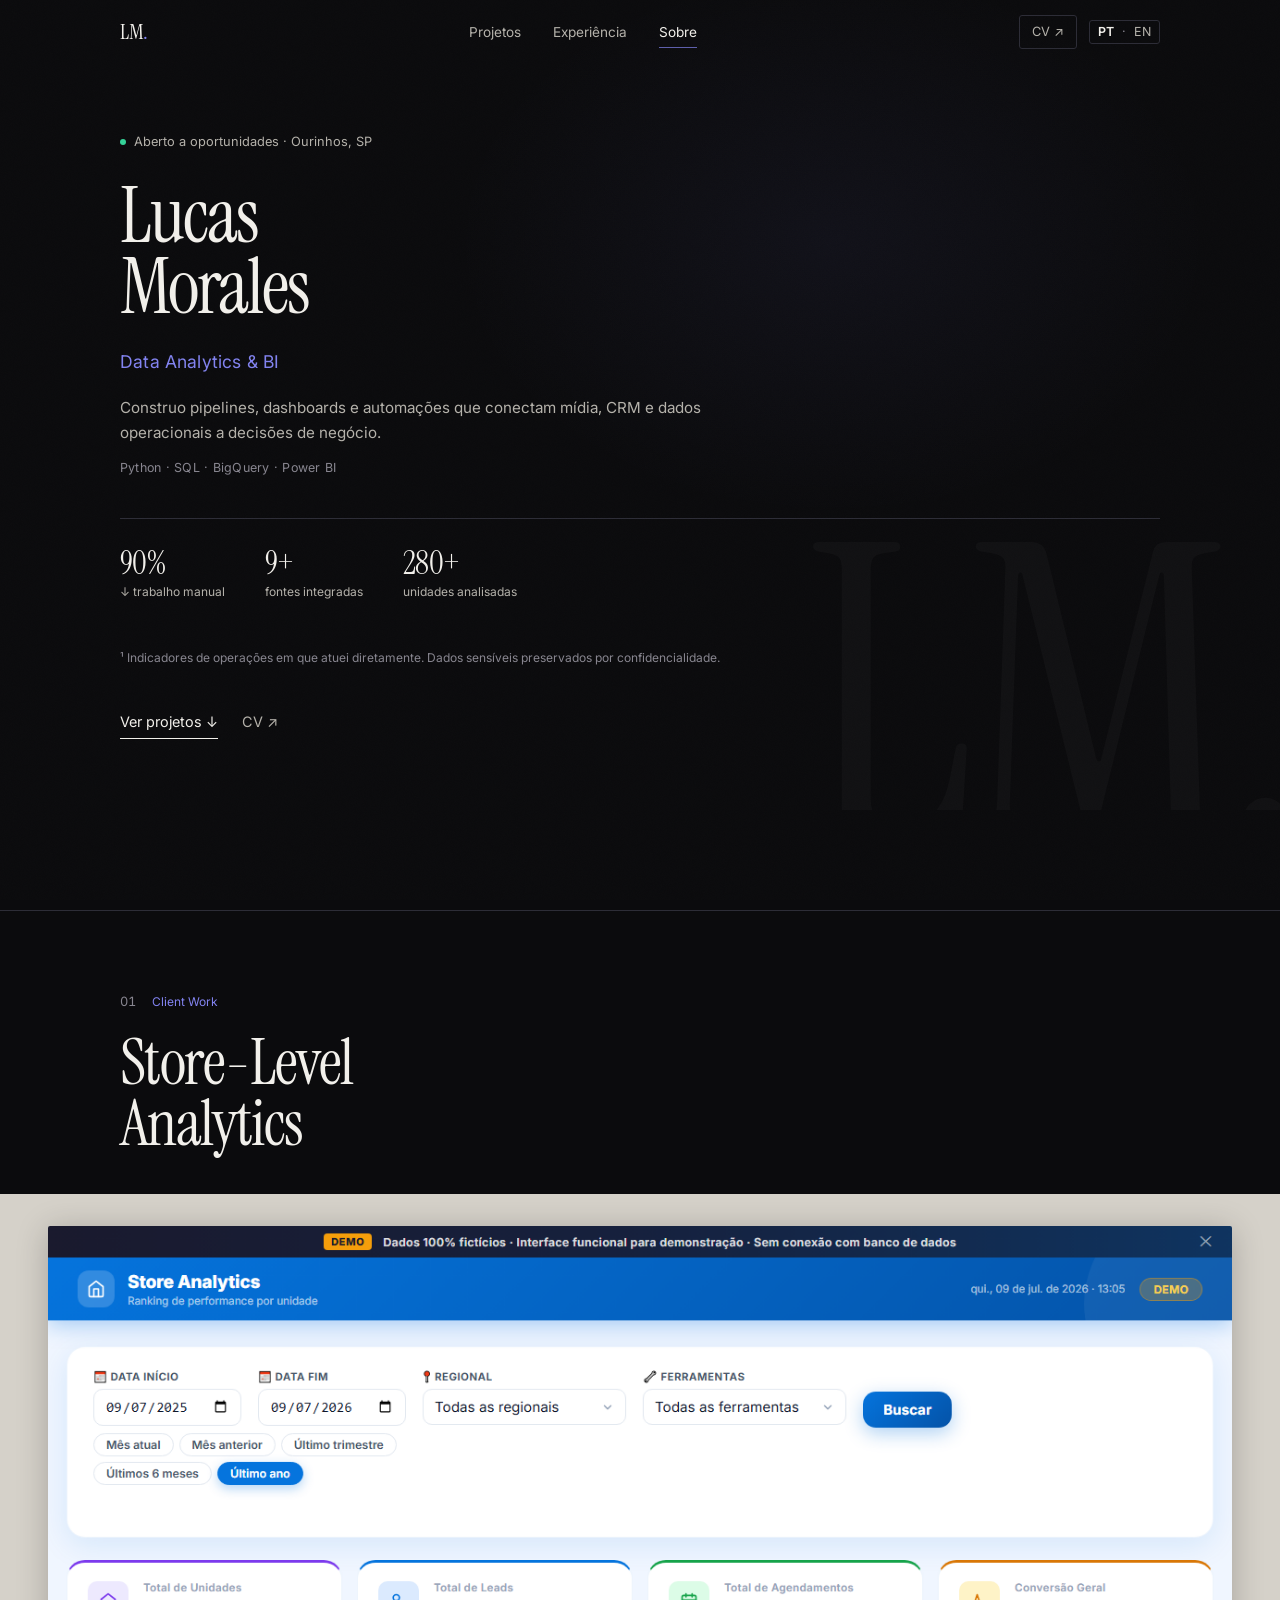
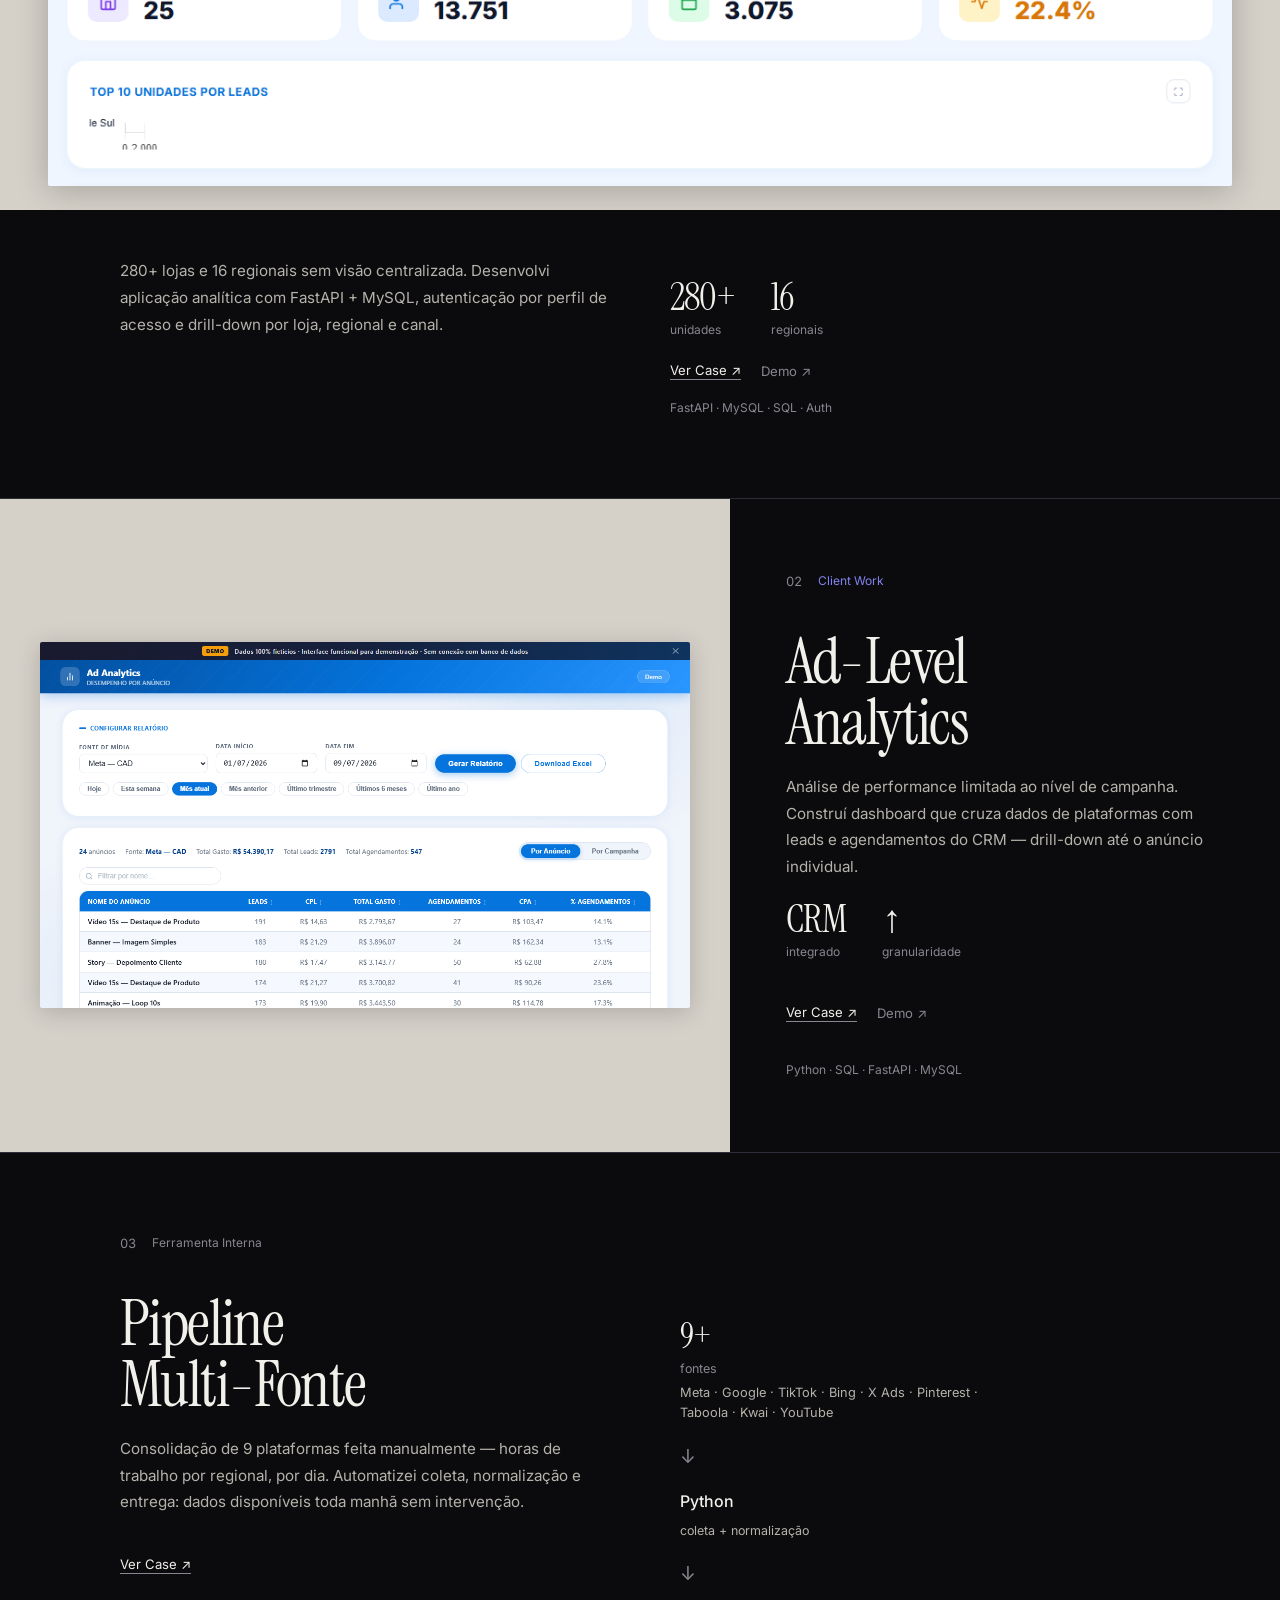
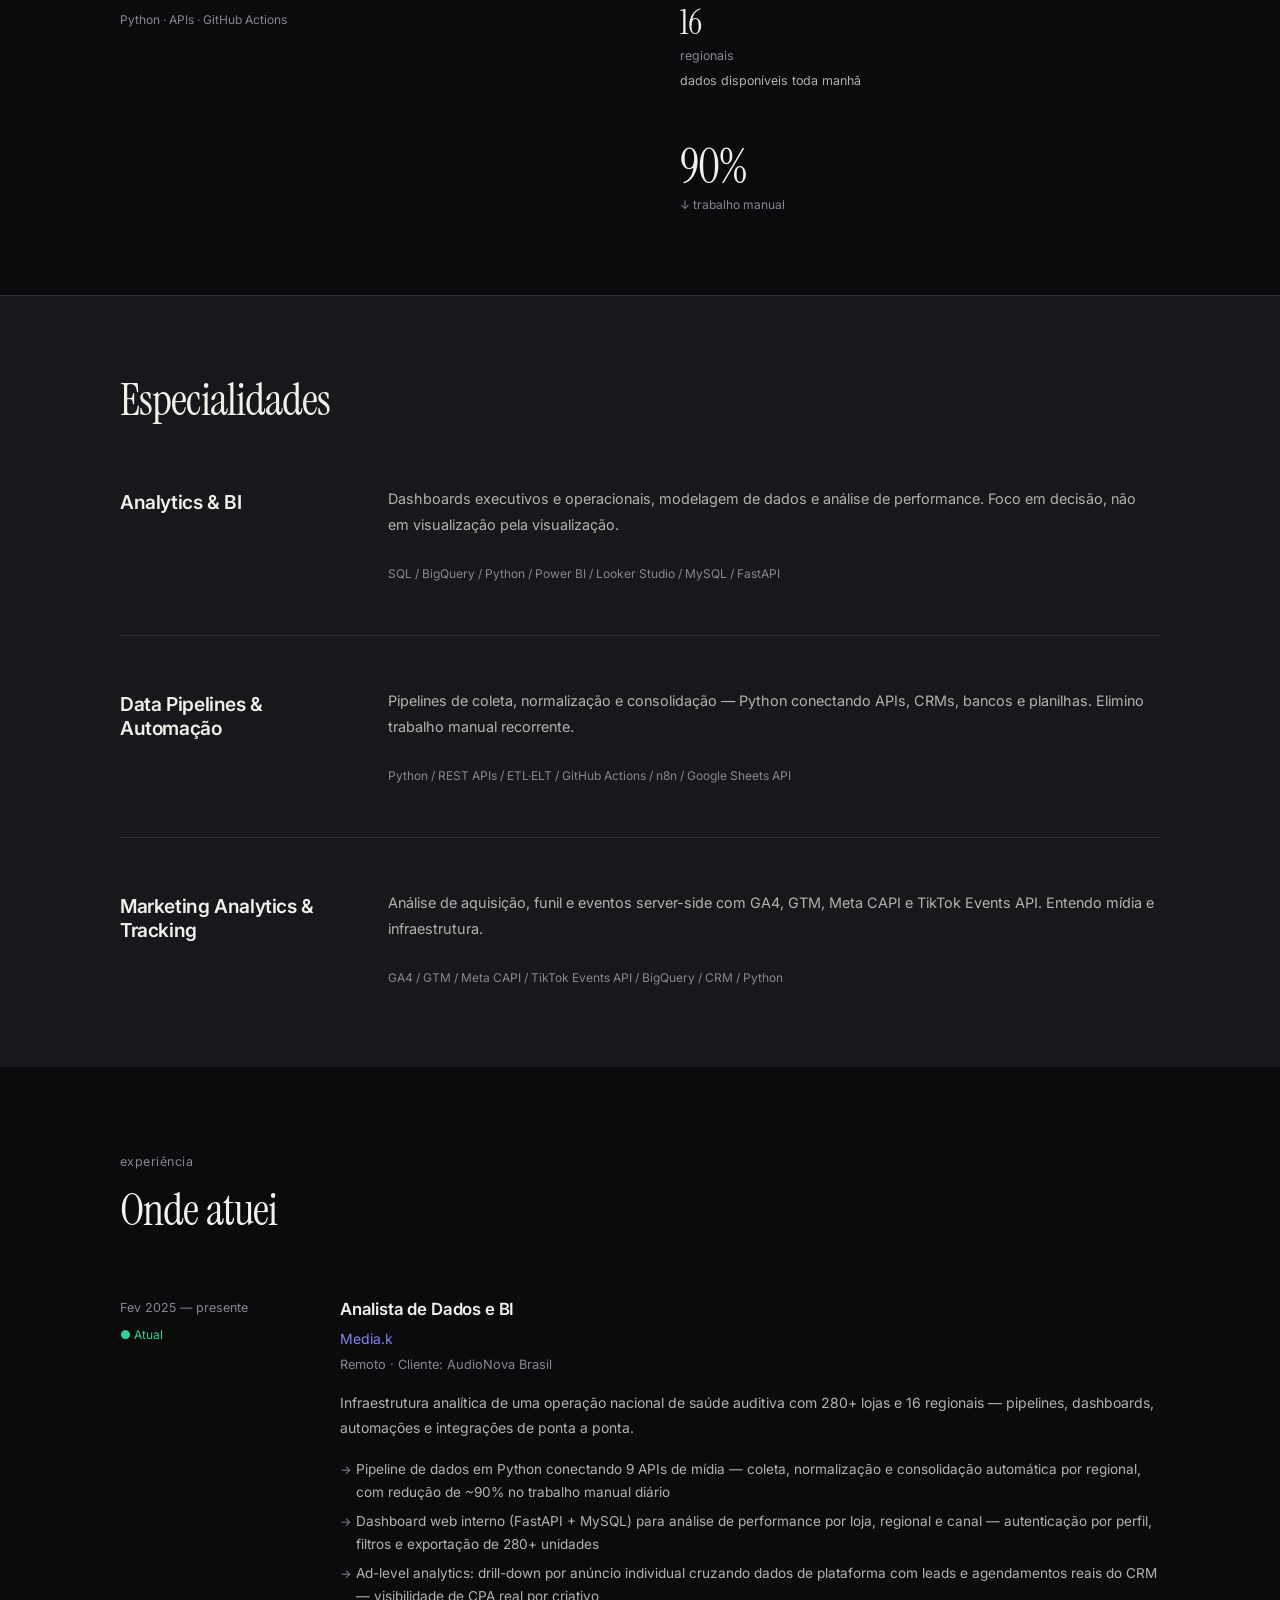
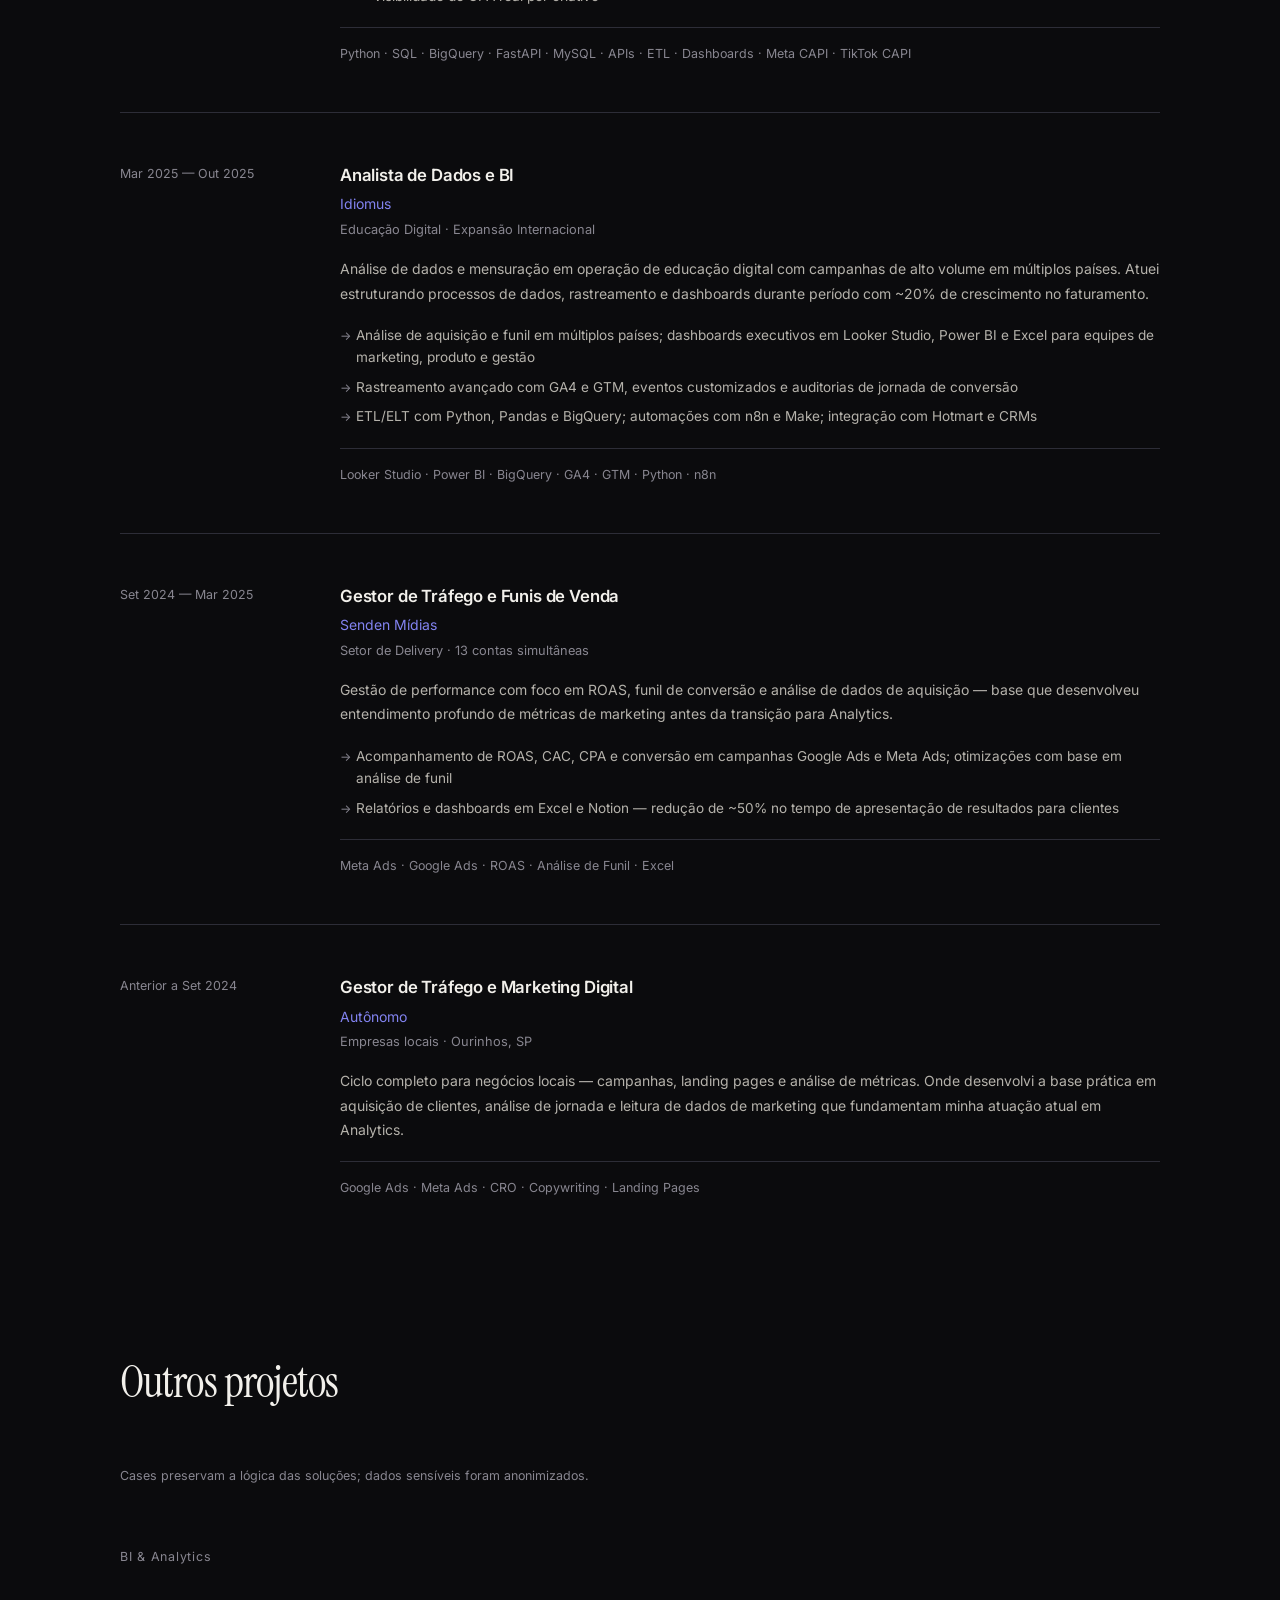
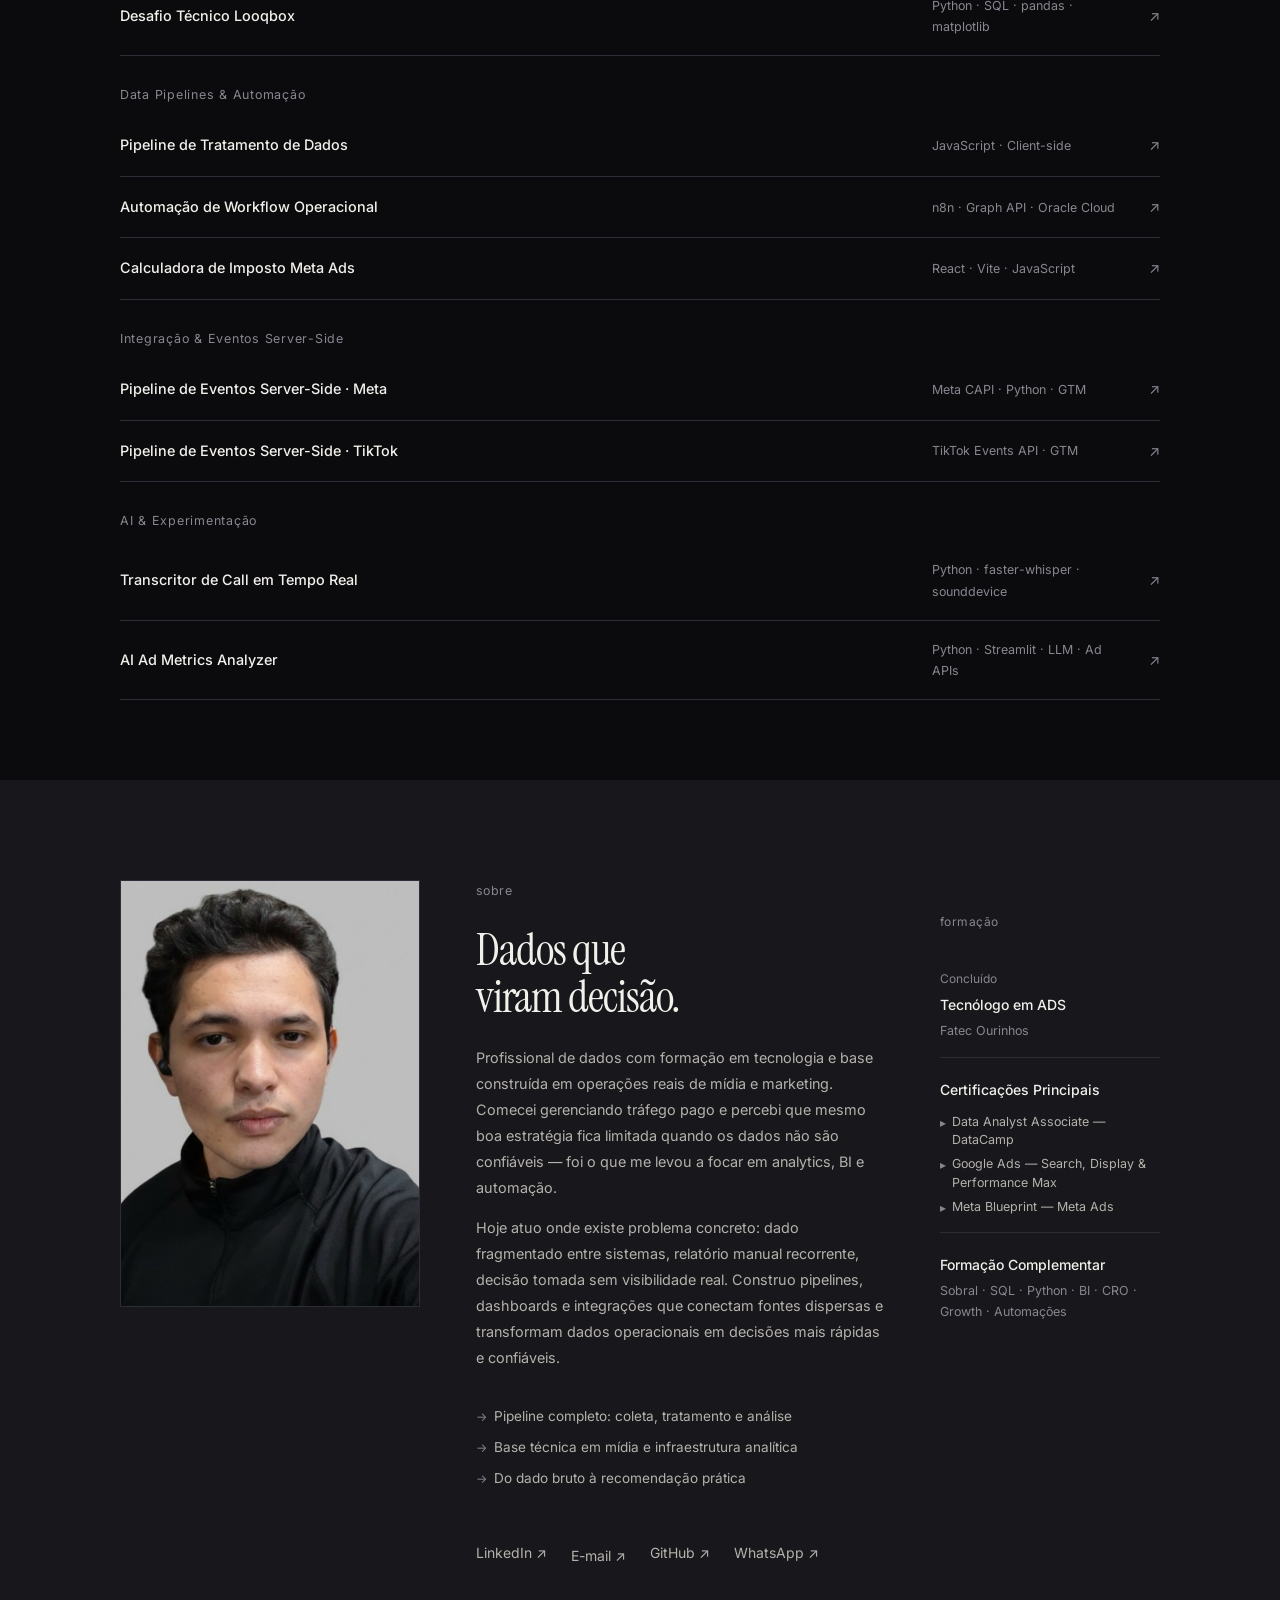
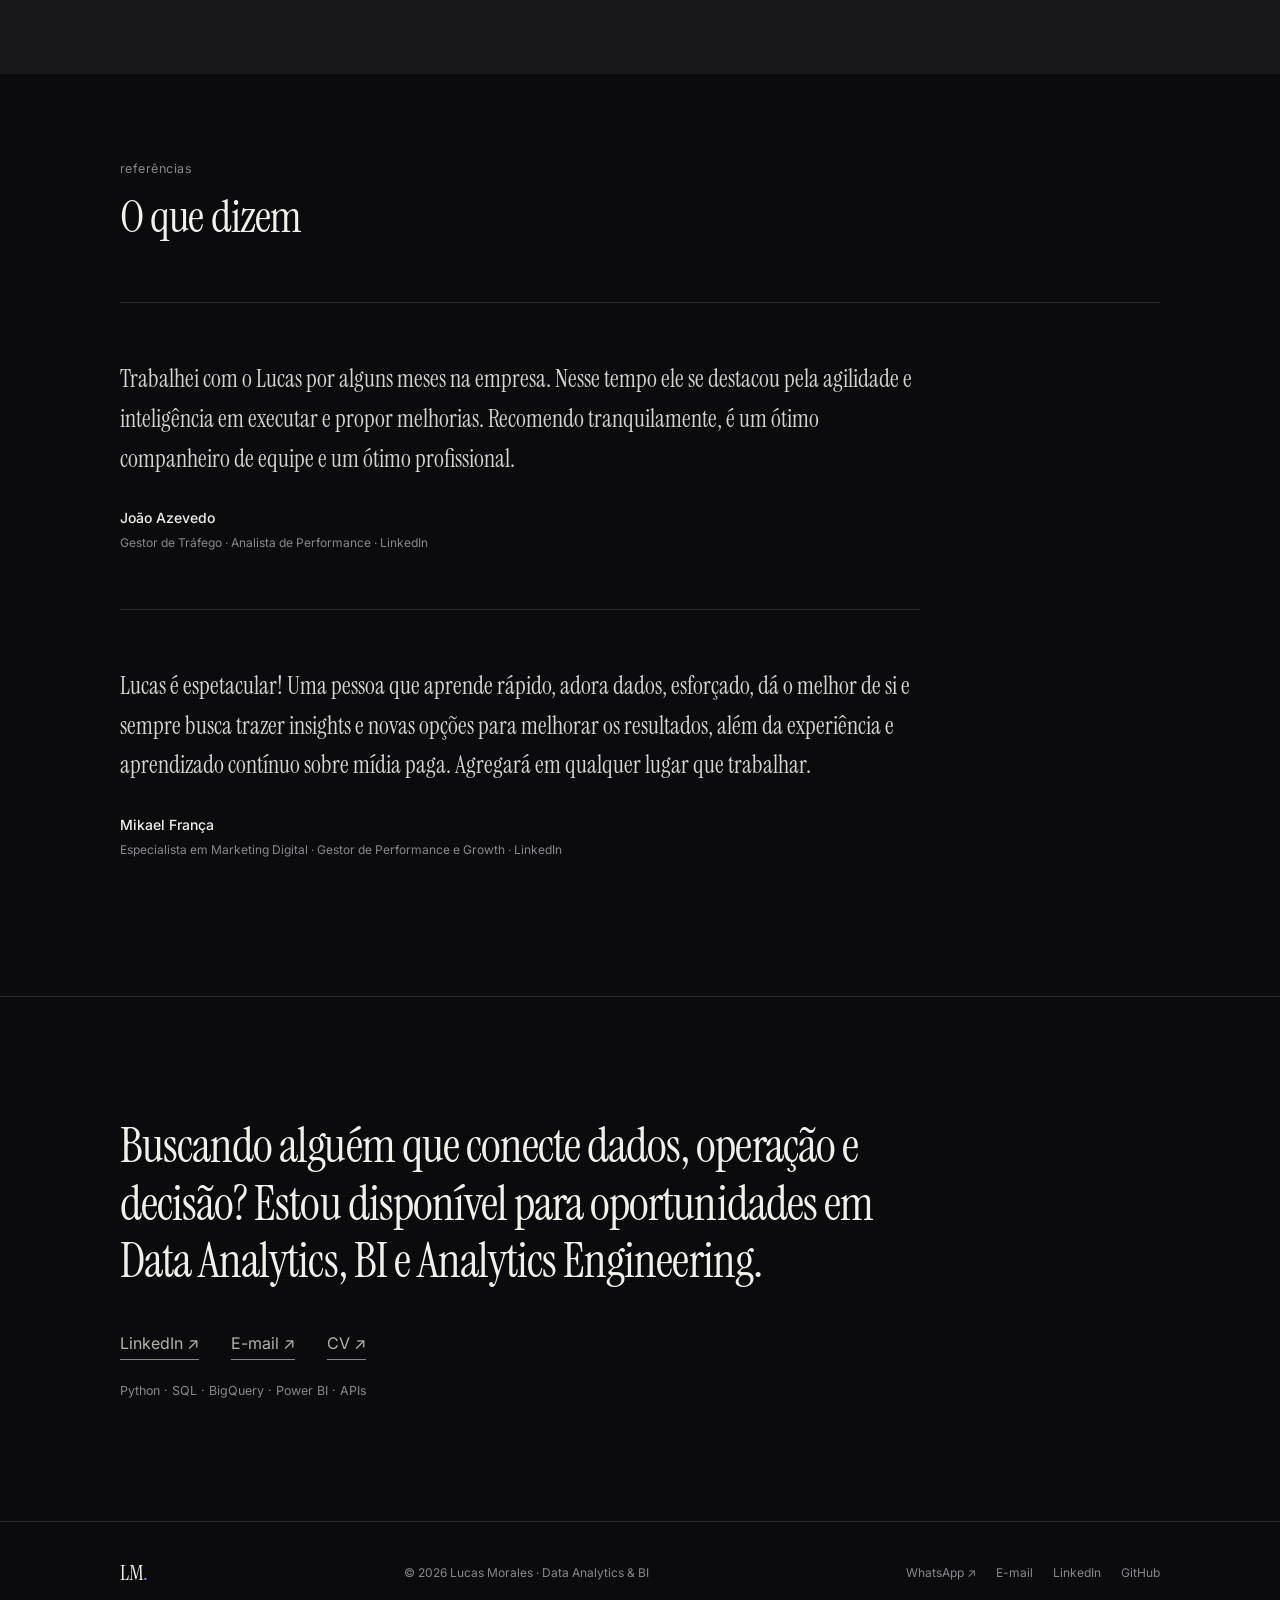
==== commit ca05a6f7: "Auditoria final: bugs P0-P4, i18n, acessibilidade, modal, semântica, visual Co-Authored-By: Claude S" ====
--- a/index.html
+++ b/index.html
@@ -15,19 +15,24 @@
   <meta property="og:title"       content="Lucas Morales | Data Analyst · BI &amp; Analytics Engineer" />
   <meta property="og:description" content="Python, SQL, BigQuery e Power BI em pipelines de dados, dashboards e automações — conectando mídia, CRM e dados operacionais a decisões de negócio." />
   <meta property="og:url"         content="https://lucas-mrl.github.io/portfolio/" />
-  <meta property="og:image"       content="https://lucas-mrl.github.io/portfolio/assets/og-image.png" />
+  <meta property="og:image"       content="https://lucas-mrl.github.io/portfolio/assets/og-image.svg" />
+  <meta property="og:image:width" content="1200" />
+  <meta property="og:image:height" content="630" />
+  <meta property="og:site_name"   content="Lucas Morales" />
   <meta property="og:locale"      content="pt_BR" />
   <meta name="twitter:card"       content="summary_large_image" />
   <meta name="twitter:title"      content="Lucas Morales | Data Analyst · BI &amp; Analytics Engineer" />
   <meta name="twitter:description" content="Python, SQL, BigQuery e Power BI em pipelines, dashboards e automações para operações de dados." />
+  <meta name="twitter:image"      content="https://lucas-mrl.github.io/portfolio/assets/og-image.svg" />
+  <!-- Note: Converting og-image.svg to PNG would improve OG preview on Twitter/X and some scrapers -->
 
   <!-- Favicon inline SVG -->
-  <link rel="icon" href="data:image/svg+xml,<svg xmlns='http://www.w3.org/2000/svg' viewBox='0 0 32 32'><rect width='32' height='32' rx='6' fill='%236768E8'/><text x='50%' y='54%' dominant-baseline='middle' text-anchor='middle' fill='white' font-family='sans-serif' font-weight='800' font-size='14'>LM</text></svg>" />
+  <link rel="icon" href="data:image/svg+xml,<svg xmlns='http://www.w3.org/2000/svg' viewBox='0 0 32 32'><rect width='32' height='32' rx='4' fill='%230B0B0D'/><text x='50%' y='56%' dominant-baseline='middle' text-anchor='middle' fill='%238283F0' font-family='Georgia,serif' font-weight='400' font-size='13'>LM.</text></svg>" />
 
   <!-- Fonts -->
   <link rel="preconnect" href="https://fonts.googleapis.com" />
   <link rel="preconnect" href="https://fonts.gstatic.com" crossorigin />
-  <link href="https://fonts.googleapis.com/css2?family=Instrument+Serif:ital@0;1&family=Inter:wght@300;400;500;600&family=DM+Mono:wght@400&display=swap" rel="stylesheet" />
+  <link href="https://fonts.googleapis.com/css2?family=Instrument+Serif:ital@0;1&family=Inter:wght@400;500;600&family=DM+Mono:wght@400&display=swap" rel="stylesheet" />
 
   <link rel="stylesheet" href="css/style.css" />
 
@@ -66,8 +71,12 @@
       </ul>
       <div class="nav-right">
         <a href="assets/Lucas_Morales_CV_Geral.pdf" download class="btn-cv-nav" data-i18n="nav_cv">CV ↗</a>
-        <button class="lang-toggle" id="langToggle" aria-label="Toggle language"><span class="lang-opt" id="langPT" aria-pressed="true">PT</span><span class="lang-sep" aria-hidden="true">·</span><span class="lang-opt" id="langEN" aria-pressed="false">EN</span></button>
-        <button class="menu-btn" id="menuBtn" aria-label="Menu" aria-expanded="false" aria-controls="mobileMenu"><span></span><span></span><span></span></button>
+        <div class="lang-toggle" role="group" aria-label="Idioma / Language">
+          <button class="lang-btn" id="langPT" aria-pressed="true">PT</button>
+          <span class="lang-sep" aria-hidden="true">·</span>
+          <button class="lang-btn" id="langEN" aria-pressed="false">EN</button>
+        </div>
+        <button class="menu-btn" id="menuBtn" aria-label="Abrir menu" aria-expanded="false" aria-controls="mobileMenu"><span></span><span></span><span></span></button>
       </div>
     </div>
     <div class="mobile-menu" id="mobileMenu">
@@ -86,7 +95,7 @@
   <section id="hero">
     <div class="hero-bg-text" aria-hidden="true">LM.</div>
     <div class="hero-inner">
-      <p class="hero-avail" data-i18n="hero_availability">→ Aberto a oportunidades · Ourinhos, SP</p>
+      <p class="hero-avail" data-i18n="hero_availability">Aberto a oportunidades · Ourinhos, SP</p>
       <h1 class="hero-title">
         <span>Lucas</span>
         <span>Morales</span>
@@ -124,7 +133,7 @@
 <section id="cases-destaque">
 
   <!-- Case 01: Full-width editorial -->
-  <article class="case-ed case-ed--full js-project" data-project="store-analytics" data-gif="assets/screenshots/store-analytics.gif" tabindex="0" role="button" aria-label="Abrir case: Store-Level Analytics">
+  <article class="case-ed case-ed--full js-project" data-project="store-analytics" data-gif="assets/screenshots/store-analytics.gif">
     <div class="container">
       <div class="case-ed-intro">
         <span class="case-num">01</span>
@@ -156,7 +165,7 @@
   </article>
 
   <!-- Case 02: Split (image dominant) -->
-  <article class="case-ed case-ed--split js-project" data-project="ad-analytics" data-gif="assets/screenshots/ad-analytics.gif" tabindex="0" role="button" aria-label="Abrir case: Ad-Level Analytics">
+  <article class="case-ed case-ed--split js-project" data-project="ad-analytics" data-gif="assets/screenshots/ad-analytics.gif">
     <div class="case-split-img" data-clip-reveal>
       <img src="assets/screenshots/ad-analytics.png" loading="lazy" alt="Ad-Level Analytics — drill-down até o anúncio individual" class="case-ed-img" width="900" height="620">
     </div>
@@ -180,7 +189,7 @@
   </article>
 
   <!-- Case 03: Text composition (no screenshot) -->
-  <article class="case-ed case-ed--text js-project" data-project="media-reports" tabindex="0" role="button" aria-label="Abrir case: Pipeline de Automação Multi-Fonte">
+  <article class="case-ed case-ed--text js-project" data-project="media-reports">
     <div class="container">
       <div class="case-ed-intro">
         <span class="case-num">03</span>
@@ -211,7 +220,7 @@
             <div class="cpt-block">
               <span class="cpt-val">16</span>
               <span class="cpt-lbl">regionais</span>
-              <span class="cpt-sub" data-i18n="cd_lbl_manual">dados disponíveis toda manhã</span>
+              <span class="cpt-sub" data-i18n="cd_lbl_delivery">dados disponíveis toda manhã</span>
             </div>
           </div>
           <div class="case-text-metric"><span class="ctm-val">90%</span><span class="ctm-lbl" data-i18n="cd_lbl_manual">↓ trabalho manual</span></div>
@@ -234,8 +243,7 @@
             <h3 class="cap-row-title" data-i18n="cap1_title">Analytics &amp; BI</h3>
           </div>
           <div class="cap-row-body">
-            <p class="cap-row-desc" data-i18n="cap1_desc">Estruturo modelos de dados e crio dashboards executivos e operacionais — projetados para quem toma decisão, não para impressionar tecnicamente.</p>
-            <p class="cap-row-ex" data-i18n="cap1_ex">Ex: Dashboard de 280+ lojas com drill-down por regional, canal e período.</p>
+            <p class="cap-row-desc" data-i18n="cap1_desc">Dashboards executivos e operacionais, modelagem de dados e análise de performance. Foco em decisão, não em visualização pela visualização.</p>
             <p class="cap-tech">SQL / BigQuery / Python / Power BI / Looker Studio / MySQL / FastAPI</p>
           </div>
         </div>
@@ -245,8 +253,7 @@
             <h3 class="cap-row-title" data-i18n="cap2_title">Data Pipelines &amp; Automação</h3>
           </div>
           <div class="cap-row-body">
-            <p class="cap-row-desc" data-i18n="cap2_desc">Automatizo rotinas recorrentes de coleta, tratamento e consolidação de dados — eliminando trabalho manual e garantindo disponibilidade de informação no início de cada dia operacional.</p>
-            <p class="cap-row-ex" data-i18n="cap2_ex">Ex: Pipeline que conecta 9 plataformas de mídia e entrega relatório regional às 3h da manhã.</p>
+            <p class="cap-row-desc" data-i18n="cap2_desc">Pipelines de coleta, normalização e consolidação — Python conectando APIs, CRMs, bancos e planilhas. Elimino trabalho manual recorrente.</p>
             <p class="cap-tech">Python / REST APIs / ETL·ELT / GitHub Actions / n8n / Google Sheets API</p>
           </div>
         </div>
@@ -256,8 +263,7 @@
             <h3 class="cap-row-title" data-i18n="cap3_title">Marketing Analytics &amp; Tracking</h3>
           </div>
           <div class="cap-row-body">
-            <p class="cap-row-desc" data-i18n="cap3_desc">Conecto fontes díspares — APIs, CRMs, bancos, planilhas — e estruturo regras de validação e padronização para que os dados reflitam a realidade operacional, não o que o sistema assumiu.</p>
-            <p class="cap-row-ex" data-i18n="cap3_ex">Ex: Meta CAPI + TikTok CAPI server-side, auditoria de divergências entre plataforma e CRM.</p>
+            <p class="cap-row-desc" data-i18n="cap3_desc">Análise de aquisição, funil e eventos server-side com GA4, GTM, Meta CAPI e TikTok Events API. Entendo mídia e infraestrutura.</p>
             <p class="cap-tech">GA4 / GTM / Meta CAPI / TikTok Events API / BigQuery / CRM / Python</p>
           </div>
         </div>
@@ -285,7 +291,7 @@
             <div class="exp-title-row">
               <h3 class="exp-role" data-i18n="exp1_role">Analista de Dados e BI</h3>
               <span class="exp-company">Media.k</span>
-              <span class="exp-location" data-i18n="exp1_loc">Ourinhos, SP · Remoto · Cliente: AudioNova Brasil</span>
+              <span class="exp-location" data-i18n="exp1_loc">Remoto · Cliente: AudioNova Brasil</span>
             </div>
             <p class="exp-desc" data-i18n="exp1_desc">Infraestrutura analítica de uma operação nacional de saúde auditiva com 280+ lojas e 16 regionais — pipelines, dashboards, automações e integrações de ponta a ponta.</p>
             <ul class="exp-bullets">
@@ -360,14 +366,10 @@
   <section id="project-index">
     <div class="container">
       <div class="section-header" data-reveal>
-        <span class="section-label" data-i18n="idx_tag">índice</span>
-        <h2 data-i18n="idx_title">Todos os projetos</h2>
-      </div>
-
-      <div class="conf-notice" data-reveal>
-        <svg width="15" height="15" viewBox="0 0 24 24" fill="none" stroke="currentColor" stroke-width="1.8"><circle cx="12" cy="12" r="10"/><line x1="12" y1="8" x2="12" y2="12"/><line x1="12" y1="16" x2="12.01" y2="16"/></svg>
-        <span data-i18n="conf_text">Dados sensíveis foram anonimizados por confidencialidade. Os cases preservam a lógica e a estrutura das soluções, sem expor informações privadas de clientes.</span>
-      </div>
+        <h2 data-i18n="idx_title">Outros projetos</h2>
+      </div>
+
+      <p class="conf-notice" data-reveal data-i18n="conf_text">Cases preservam a lógica das soluções; dados sensíveis foram anonimizados.</p>
 
       <div class="proj-index-table">
 
@@ -449,9 +451,9 @@
           <p data-i18n="about_p1">Profissional de dados com formação em tecnologia e base construída em operações reais de mídia e marketing. Comecei gerenciando tráfego pago e percebi que mesmo boa estratégia fica limitada quando os dados não são confiáveis — foi o que me levou a focar em analytics, BI e automação.</p>
           <p data-i18n="about_p2">Hoje atuo onde existe problema concreto: dado fragmentado entre sistemas, relatório manual recorrente, decisão tomada sem visibilidade real. Construo pipelines, dashboards e integrações que conectam fontes dispersas e transformam dados operacionais em decisões mais rápidas e confiáveis.</p>
           <ul class="about-diffs">
-            <li data-i18n="d2_title">Não dependo só de dashboard</li>
-            <li data-i18n="d4_title">Base técnica para executar</li>
-            <li data-i18n="d5_title">Entendo os dois extremos</li>
+            <li data-i18n="d2_title">Pipeline completo: coleta, tratamento e análise</li>
+            <li data-i18n="d4_title">Base técnica em mídia e infraestrutura analítica</li>
+            <li data-i18n="d5_title">Do dado bruto à recomendação prática</li>
           </ul>
           <div class="about-contact-links">
             <a href="https://linkedin.com/in/lucas-morales-267202271" target="_blank" rel="noopener" class="about-contact-link">LinkedIn ↗</a>
@@ -528,7 +530,7 @@
   <section id="cta-section">
     <div class="container">
       <div class="cta-editorial" data-reveal>
-        <h2 class="cta-title" data-i18n="cta_title">Busco oportunidades em Data Analytics, BI, Analytics Engineering e Marketing Analytics — preferencialmente remoto.</h2>
+        <h2 class="cta-title" data-i18n="cta_title">Buscando alguém que conecte dados, operação e decisão? Estou disponível para oportunidades em Data Analytics, BI e Analytics Engineering.</h2>
         <div class="cta-links">
           <a href="https://linkedin.com/in/lucas-morales-267202271" target="_blank" rel="noopener" class="cta-link" data-i18n="cta_linkedin">LinkedIn ↗</a>
           <a href="mailto:moraleslucas003@gmail.com" class="cta-link" data-i18n="cta_email">E-mail ↗</a>
@@ -542,11 +544,11 @@
   <!-- =========================================================
        FOOTER
   ========================================================= -->
-  <footer>
+  <footer class="site-footer">
     <div class="container">
       <div class="footer-inner">
         <span class="nav-logo">LM<span class="accent">.</span></span>
-        <p class="footer-copy" data-i18n="footer_text">Feito com HTML, CSS &amp; JS puro · Atualizado em agosto/2026</p>
+        <p class="footer-copy" data-i18n="footer_text">© 2026 Lucas Morales · Data Analytics &amp; BI</p>
         <div class="footer-links">
           <a href="https://wa.me/55149988343594" target="_blank" rel="noopener" data-i18n="contact_wa">WhatsApp</a>
           <a href="mailto:moraleslucas003@gmail.com" data-i18n="contact_email">E-mail</a>
@@ -560,7 +562,7 @@
   </main>
 
   <!-- MODAL -->
-  <div id="modal" class="modal" role="dialog" aria-modal="true" aria-labelledby="modal-title">
+  <div id="modal" class="modal" role="dialog" aria-modal="true" aria-labelledby="modal-title" inert aria-hidden="true">
     <div class="modal-overlay" id="modalOverlay"></div>
     <div class="modal-box" tabindex="-1">
       <button class="modal-x" id="modalX" aria-label="Fechar">
@@ -570,6 +572,11 @@
     </div>
   </div>
 
+  <!-- Toast -->
+  <div class="toast" id="toast" role="status" aria-live="polite"></div>
+
+  <script src="js/i18n.js" defer></script>
+  <script src="js/projects.js" defer></script>
   <script src="js/main.js" defer></script>
 </body>
 </html>
--- a/css/style.css
+++ b/css/style.css
@@ -9,7 +9,7 @@
   --surface2:    #1F1F27;
   --text:        #F2F0EB;
   --muted:       #B5B2AB;
-  --subtle:      #7A7885;
+  --subtle:      #888690;
   --line:        #2D2D37;
   --accent:      #8283F0;
   --accent-rgb:  130, 131, 240;
@@ -22,6 +22,14 @@
   --ease: cubic-bezier(.4,0,.2,1);
   --t:    .18s var(--ease);
   --r:    3px;
+
+  /* Z-index scale */
+  --z-base:      1;
+  --z-nav:     100;
+  --z-progress: 101;
+  --z-modal:   200;
+  --z-toast:   300;
+  --z-grain:    10;
 }
 
 html { scroll-behavior: smooth; font-size: 16px; }
@@ -44,7 +52,7 @@
   background-size: 200px 200px;
   opacity: 0.018;
   pointer-events: none;
-  z-index: 9998;
+  z-index: var(--z-grain);
 }
 
 a { color: inherit; text-decoration: none; }
@@ -74,7 +82,7 @@
   font-size: .875rem;
   padding: 10px 18px;
   border-radius: var(--r);
-  z-index: 9999;
+  z-index: 9999; /* intentionally above everything — skip link must always be accessible */
   transition: top .15s;
 }
 .skip-link:focus { top: 8px; }
@@ -87,7 +95,7 @@
   height: 2px;
   width: 0%;
   background: var(--accent);
-  z-index: 9999;
+  z-index: var(--z-progress);
   opacity: 0.7;
   transition: width .1s linear;
   pointer-events: none;
@@ -105,6 +113,11 @@
 
 section { padding: 100px 0; }
 
+/* Scroll anchor offset for fixed navbar */
+#cases-destaque, #capabilities, #experience, #project-index, #about, #testimonials, #cta-section {
+  scroll-margin-top: 80px;
+}
+
 /* ====================================================
    REVEAL
 ==================================================== */
@@ -121,7 +134,7 @@
 #navbar {
   position: fixed;
   inset: 0 0 auto;
-  z-index: 100;
+  z-index: var(--z-nav);
   transition: background var(--t);
 }
 #navbar.scrolled {
@@ -188,20 +201,27 @@
 }
 .btn-cv-nav:hover { color: var(--text); border-color: var(--subtle); }
 .lang-toggle {
+  display: flex;
+  align-items: center;
+  gap: 0;
+  border: 1px solid var(--line);
+  border-radius: var(--r);
+  overflow: hidden;
+}
+.lang-btn {
   background: none;
-  border: 1px solid var(--line);
+  border: none;
   color: var(--muted);
   font-size: .78rem;
-  padding: 5px 12px;
-  border-radius: var(--r);
+  padding: 5px 8px;
   cursor: pointer;
-  transition: var(--t);
+  transition: color var(--t), background var(--t);
   font-family: var(--sans);
-}
-.lang-toggle:hover { border-color: var(--subtle); color: var(--text); }
-.lang-opt { transition: color var(--t); }
-.lang-opt--active { color: var(--text); font-weight: 600; }
-.lang-sep { color: var(--subtle); margin: 0 4px; }
+  line-height: 1;
+}
+.lang-btn:hover { color: var(--text); }
+.lang-btn[aria-pressed="true"] { color: var(--text); font-weight: 600; }
+.lang-sep { color: var(--subtle); font-size: .78rem; }
 .menu-btn {
   display: none;
   flex-direction: column;
@@ -256,11 +276,11 @@
 /* ====================================================
    HERO
 ==================================================== */
-/* Hero layout updated — no screenshot */
+/* Hero layout */
 #hero {
-  min-height: 100vh;
-  display: flex;
-  align-items: flex-end;
+  min-height: 90svh;
+  display: flex;
+  align-items: center;
   padding-bottom: 0;
   padding-top: 0;
   position: relative;
@@ -303,7 +323,7 @@
   width: 100%;
   max-width: 1120px;
   margin: 0 auto;
-  padding: 130px 40px 0;
+  padding: 100px 40px 0;
   display: flex;
   flex-direction: column;
   animation: none;
@@ -412,7 +432,7 @@
   letter-spacing: -0.02em;
 }
 .hm-lbl {
-  font-size: .72rem;
+  font-size: .75rem;
   color: var(--muted);
 }
 .hm-note {
@@ -581,6 +601,13 @@
   align-items: start;
 }
 
+/* Limit ultrawide img size in full-width case */
+.case-ed--full .case-ed-img-wrap img {
+  max-width: 1200px;
+  margin: 0 auto;
+  display: block;
+}
+
 /* Case 02: Split — Project Stage */
 .case-ed--split {
   display: grid;
@@ -603,7 +630,7 @@
   border-radius: 2px;
   border: none;
   object-fit: cover;
-  object-position: top;
+  object-position: 50% 30%;
   box-shadow: 0 4px 24px rgba(0,0,0,.18);
 }
 .case-split-body {
@@ -794,13 +821,7 @@
   line-height: 1.8;
 }
 
-.cap-row-ex {
-  font-size: .8rem;
-  color: var(--subtle);
-  line-height: 1.6;
-  border-left: 1px solid var(--line);
-  padding-left: 14px;
-}
+/* .cap-row-ex removed — Ex: paragraphs removed from HTML */
 
 .cap-tech {
   font-size: .75rem;
@@ -823,8 +844,7 @@
 }
 .exp-item:first-child { border-top: none; padding-top: 0; }
 .exp-item:last-child { padding-bottom: 0; }
-.exp-item--dim .exp-role { color: var(--muted); }
-.exp-item--dim .exp-desc { color: var(--muted); }
+/* .exp-item--dim styles removed — visual dim effect removed */
 
 .exp-period-col {
   display: flex;
@@ -886,7 +906,7 @@
   content: '\2192';
   position: absolute; left: 0;
   color: var(--subtle);
-  font-size: .72rem;
+  font-size: .75rem;
   top: 2px;
 }
 .exp-tech {
@@ -978,18 +998,11 @@
 }
 
 .conf-notice {
-  display: flex;
-  align-items: flex-start;
-  gap: 10px;
-  padding: 14px 0;
-  font-size: .8rem;
-  line-height: 1.55;
-  margin-bottom: 40px;
-  color: var(--subtle);
-  border-top: 1px solid var(--line);
-  border-bottom: 1px solid var(--line);
-}
-.conf-notice svg { flex-shrink: 0; margin-top: 1px; }
+  font-size: .78rem;
+  color: var(--subtle);
+  margin-bottom: 32px;
+  line-height: 1.5;
+}
 
 /* ====================================================
    ABOUT
@@ -1044,7 +1057,7 @@
   content: '\2192';
   position: absolute; left: 0;
   color: var(--subtle);
-  font-size: .72rem;
+  font-size: .75rem;
   top: 2px;
 }
 .about-contact-links {
@@ -1074,7 +1087,7 @@
   padding-top: 32px;
 }
 .edu-editorial-label {
-  font-size: .72rem;
+  font-size: .75rem;
   letter-spacing: .04em;
   color: var(--subtle);
   margin-bottom: 20px;
@@ -1089,7 +1102,7 @@
 }
 .edu-line:last-child { border-bottom: none; }
 .edu-line-year {
-  font-size: .72rem;
+  font-size: .75rem;
   color: var(--subtle);
 }
 .edu-line-title {
@@ -1098,7 +1111,7 @@
   color: var(--text);
 }
 .edu-line-inst {
-  font-size: .78rem;
+  font-size: .78rem; /* already above minimum */
   color: var(--subtle);
 }
 .edu-line-body { display: flex; flex-direction: column; gap: 3px; }
@@ -1119,7 +1132,7 @@
   content: '\25B8';
   position: absolute; left: 0;
   color: var(--subtle);
-  font-size: .68rem;
+  font-size: .75rem;
   top: 1px;
 }
 
@@ -1146,7 +1159,7 @@
   opacity: .88;
   line-height: 1.65;
   margin-bottom: 28px;
-  font-style: italic;
+  font-style: normal;
 }
 .testimonial-author { display: flex; flex-direction: column; gap: 3px; }
 .testimonial-name { font-size: .875rem; font-weight: 500; color: var(--text); }
@@ -1193,7 +1206,7 @@
 /* ====================================================
    FOOTER
 ==================================================== */
-footer {
+.site-footer {
   background: var(--bg);
   border-top: 1px solid var(--line);
   padding: 32px 0;
@@ -1219,7 +1232,7 @@
 ==================================================== */
 .modal {
   position: fixed; inset: 0;
-  z-index: 200;
+  z-index: var(--z-modal);
   display: flex;
   align-items: center;
   justify-content: center;
@@ -1320,7 +1333,7 @@
   content: '\25B8';
   position: absolute; left: 0;
   color: var(--subtle);
-  font-size: .72rem;
+  font-size: .75rem;
   top: 2px;
 }
 .m-impact {
@@ -1351,11 +1364,9 @@
   border-top: 1px solid var(--line);
   padding-top: 16px;
 }
-.m-ba-before { border-top-color: rgba(239,68,68,.3); }
-.m-ba-after  { border-top-color: rgba(34,197,94,.3); }
-.m-ba-title { font-size: .72rem; font-weight: 500; margin-bottom: 10px; }
-.m-ba-before .m-ba-title { color: rgba(239,68,68,.7); }
-.m-ba-after  .m-ba-title { color: rgba(34,197,94,.7); }
+.m-ba-before { border-top-color: var(--line); }
+.m-ba-after  { border-top-color: var(--line); }
+.m-ba-title { font-size: .75rem; font-weight: 500; margin-bottom: 10px; color: var(--muted); }
 .m-ba-col ul { list-style: none; display: flex; flex-direction: column; gap: 6px; }
 .m-ba-col ul li {
   font-size: .8rem;
@@ -1364,11 +1375,28 @@
   position: relative;
   line-height: 1.5;
 }
-.m-ba-before ul li::before { content: '\2014'; position: absolute; left: 0; color: rgba(239,68,68,.5); }
-.m-ba-after  ul li::before { content: '\2713'; position: absolute; left: 0; color: rgba(34,197,94,.6); }
-.m-biz { border-left: 1px solid var(--line); padding: 0 0 0 16px; margin-top: 20px; }
-.m-biz-label { font-size: .72rem; color: var(--subtle); margin-bottom: 6px; display: block; letter-spacing: .04em; }
+.m-ba-before ul li::before { content: '\2014'; position: absolute; left: 0; color: var(--subtle); }
+.m-ba-after  ul li::before { content: '\2192'; position: absolute; left: 0; color: var(--subtle); }
+.m-biz { margin-top: 20px; }
+.m-biz-label { font-size: .78rem; color: var(--subtle); margin-bottom: 8px; display: block; letter-spacing: .03em; }
 .m-biz-text { font-size: .875rem; color: var(--muted); line-height: 1.75; margin: 0; }
+
+/* Modal link/button classes */
+.m-link-demo, .m-link-gh, .m-link-close {
+  font-size: .85rem;
+  color: var(--muted);
+  background: none;
+  border: none;
+  border-bottom: 1px solid var(--subtle);
+  padding: 0 0 2px;
+  cursor: pointer;
+  font-family: var(--sans);
+  text-decoration: none;
+  transition: color var(--t), border-color var(--t);
+  display: inline-block;
+}
+.m-link-demo, .m-link-gh { color: var(--text); }
+.m-link-demo:hover, .m-link-gh:hover, .m-link-close:hover { color: var(--accent); border-color: var(--accent); }
 .m-tech-flow { display: flex; align-items: center; gap: 8px; flex-wrap: wrap; margin: 14px 0; }
 .m-tech-step { font-family: var(--mono); font-size: .8rem; color: var(--muted); }
 .m-tech-arrow { color: var(--subtle); }
@@ -1423,7 +1451,7 @@
   font-size: .82rem;
   padding: 10px 20px;
   border-radius: var(--r);
-  z-index: 300;
+  z-index: var(--z-toast);
   opacity: 0;
   transition: opacity .2s var(--ease), transform .2s var(--ease);
   pointer-events: none;
@@ -1568,7 +1596,7 @@
     display: block;
     grid-column: 1;
     grid-row: 2;
-    font-size: .72rem;
+    font-size: .78rem;
   }
   .proj-index-arrow { grid-column: 2; grid-row: 1 / span 2; align-self: center; }
 
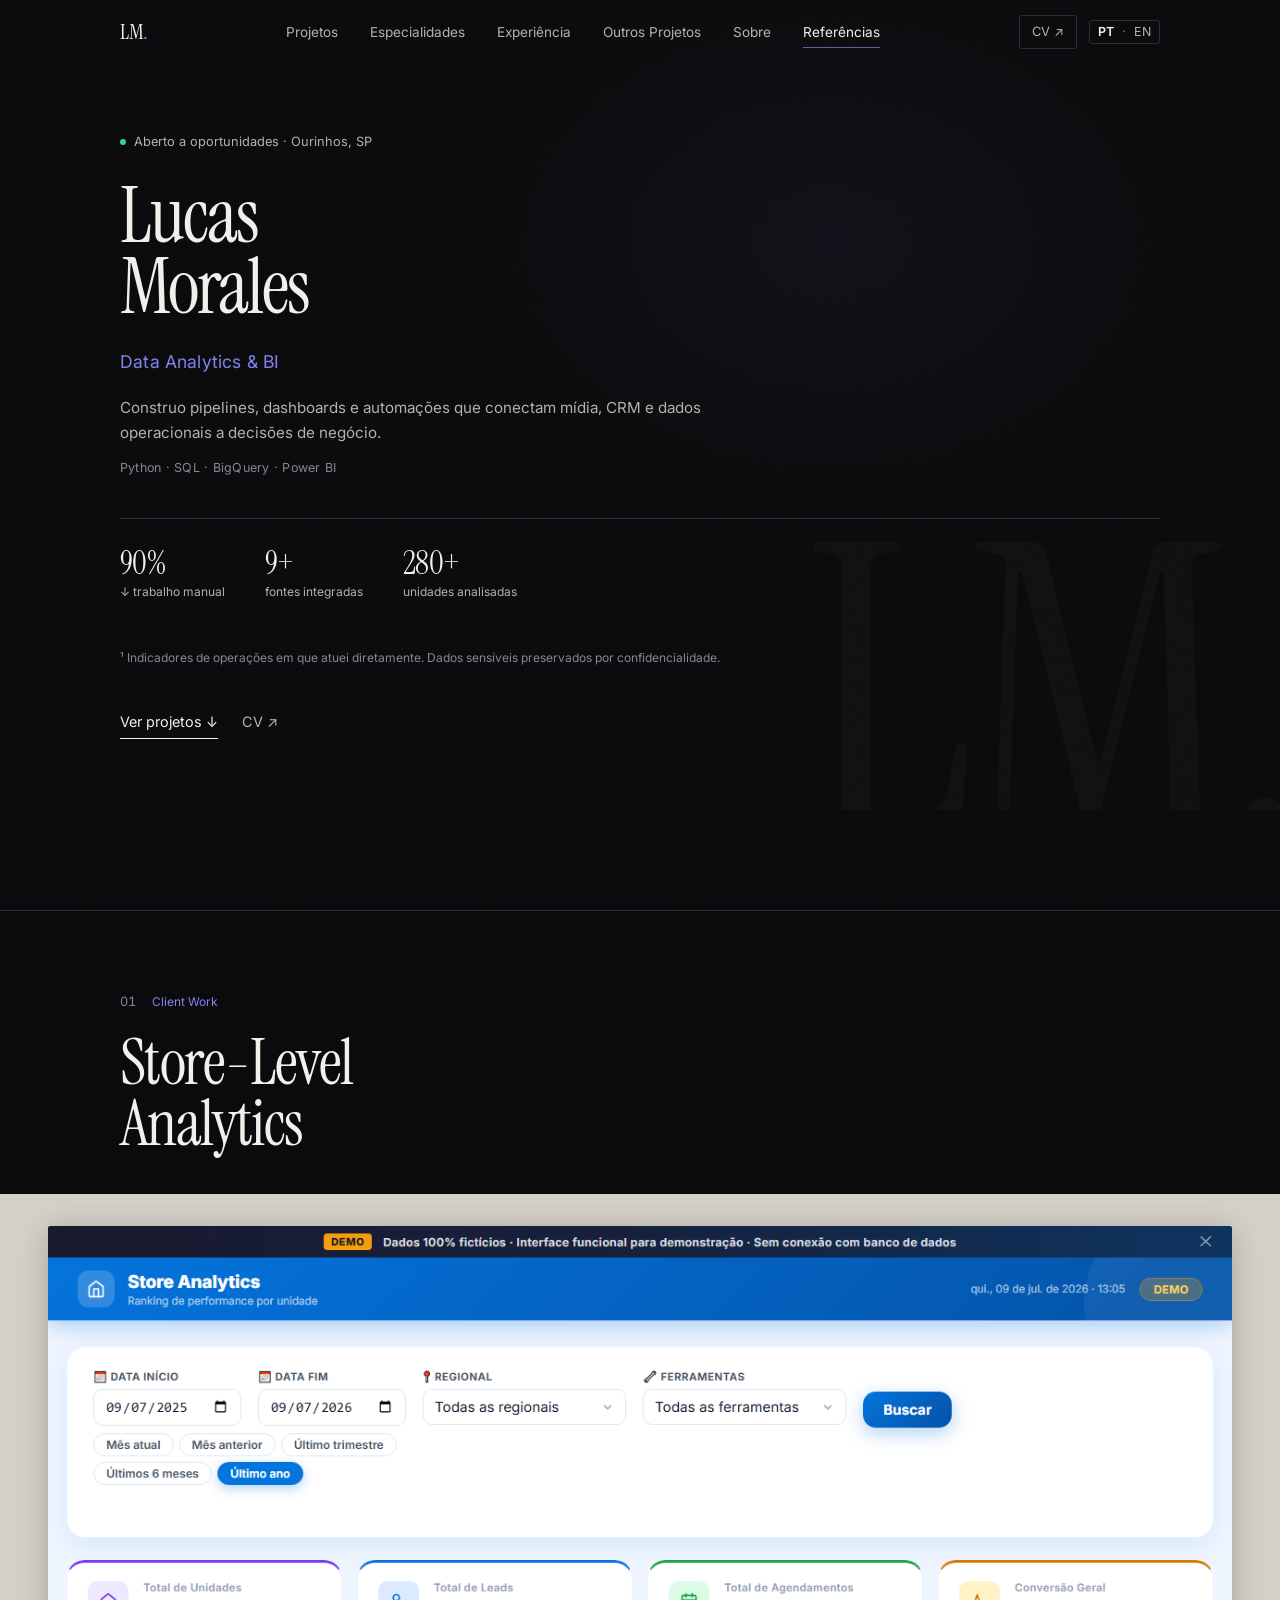
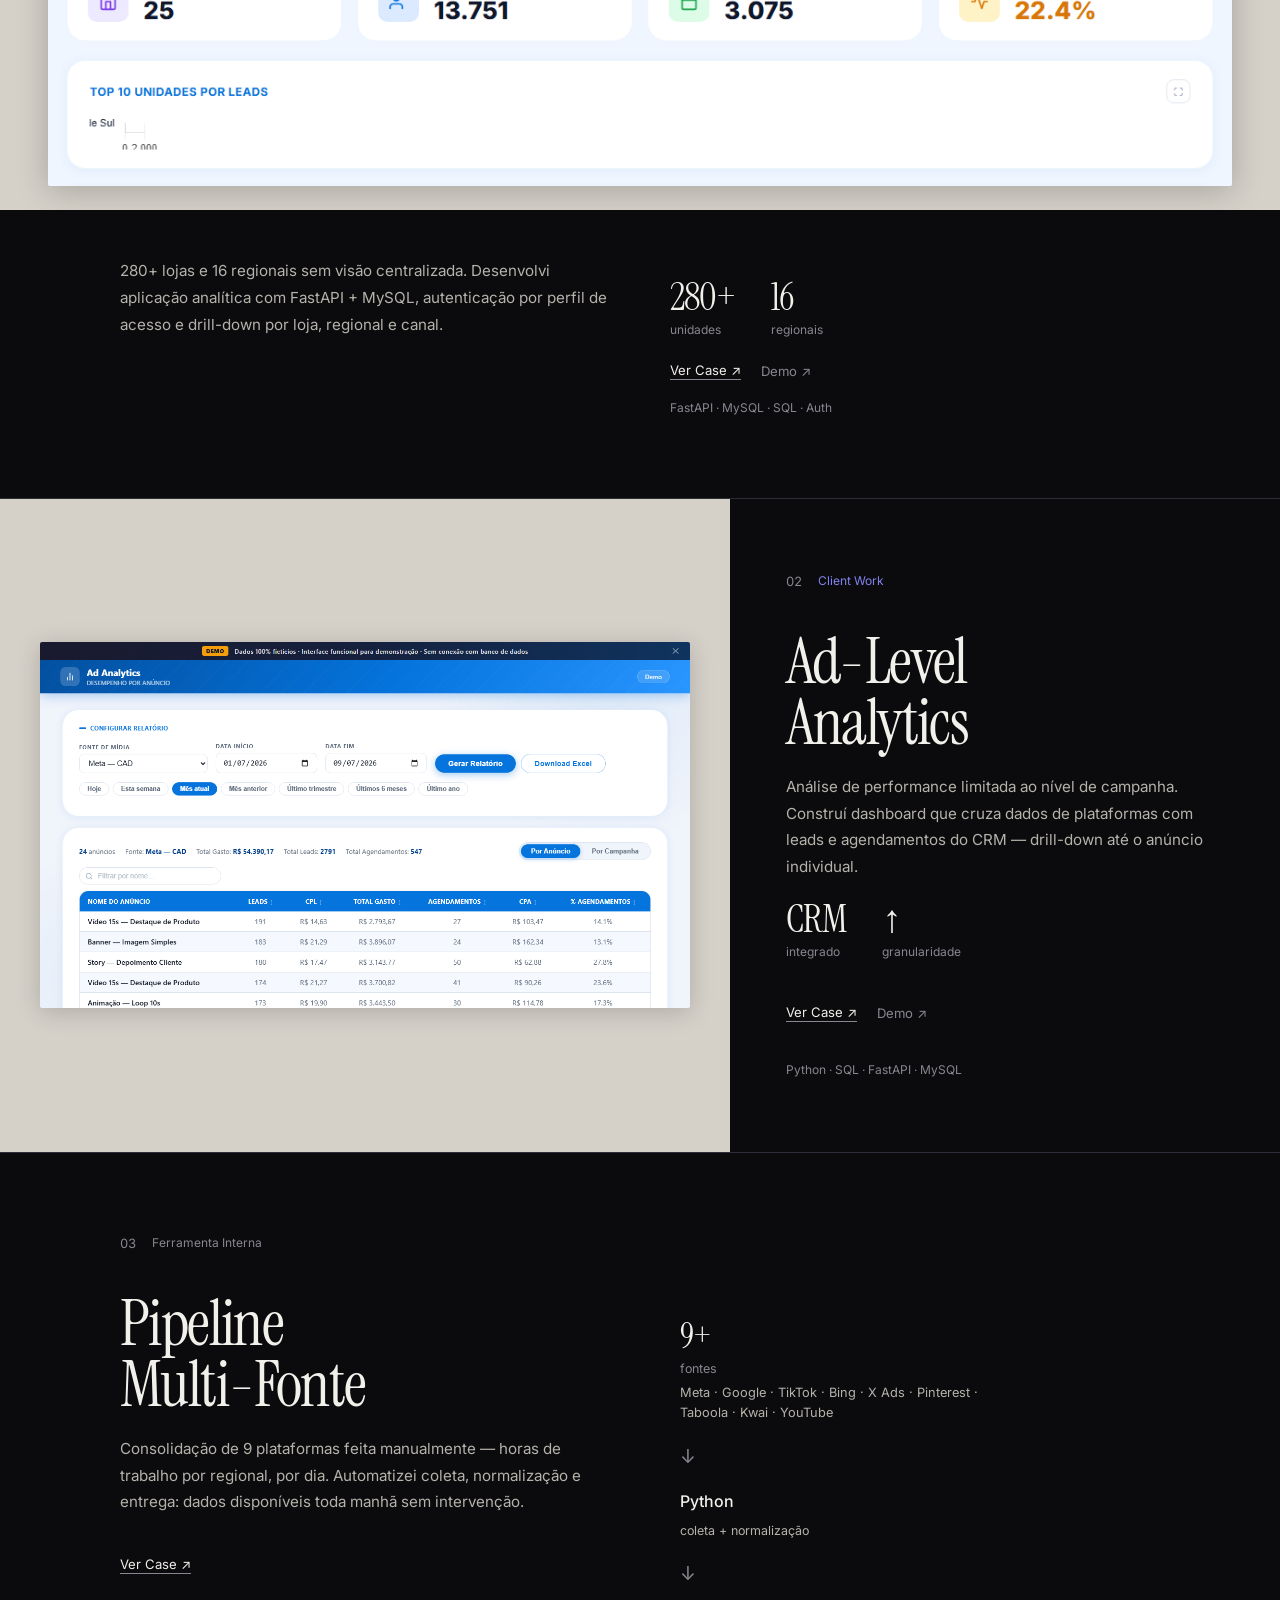
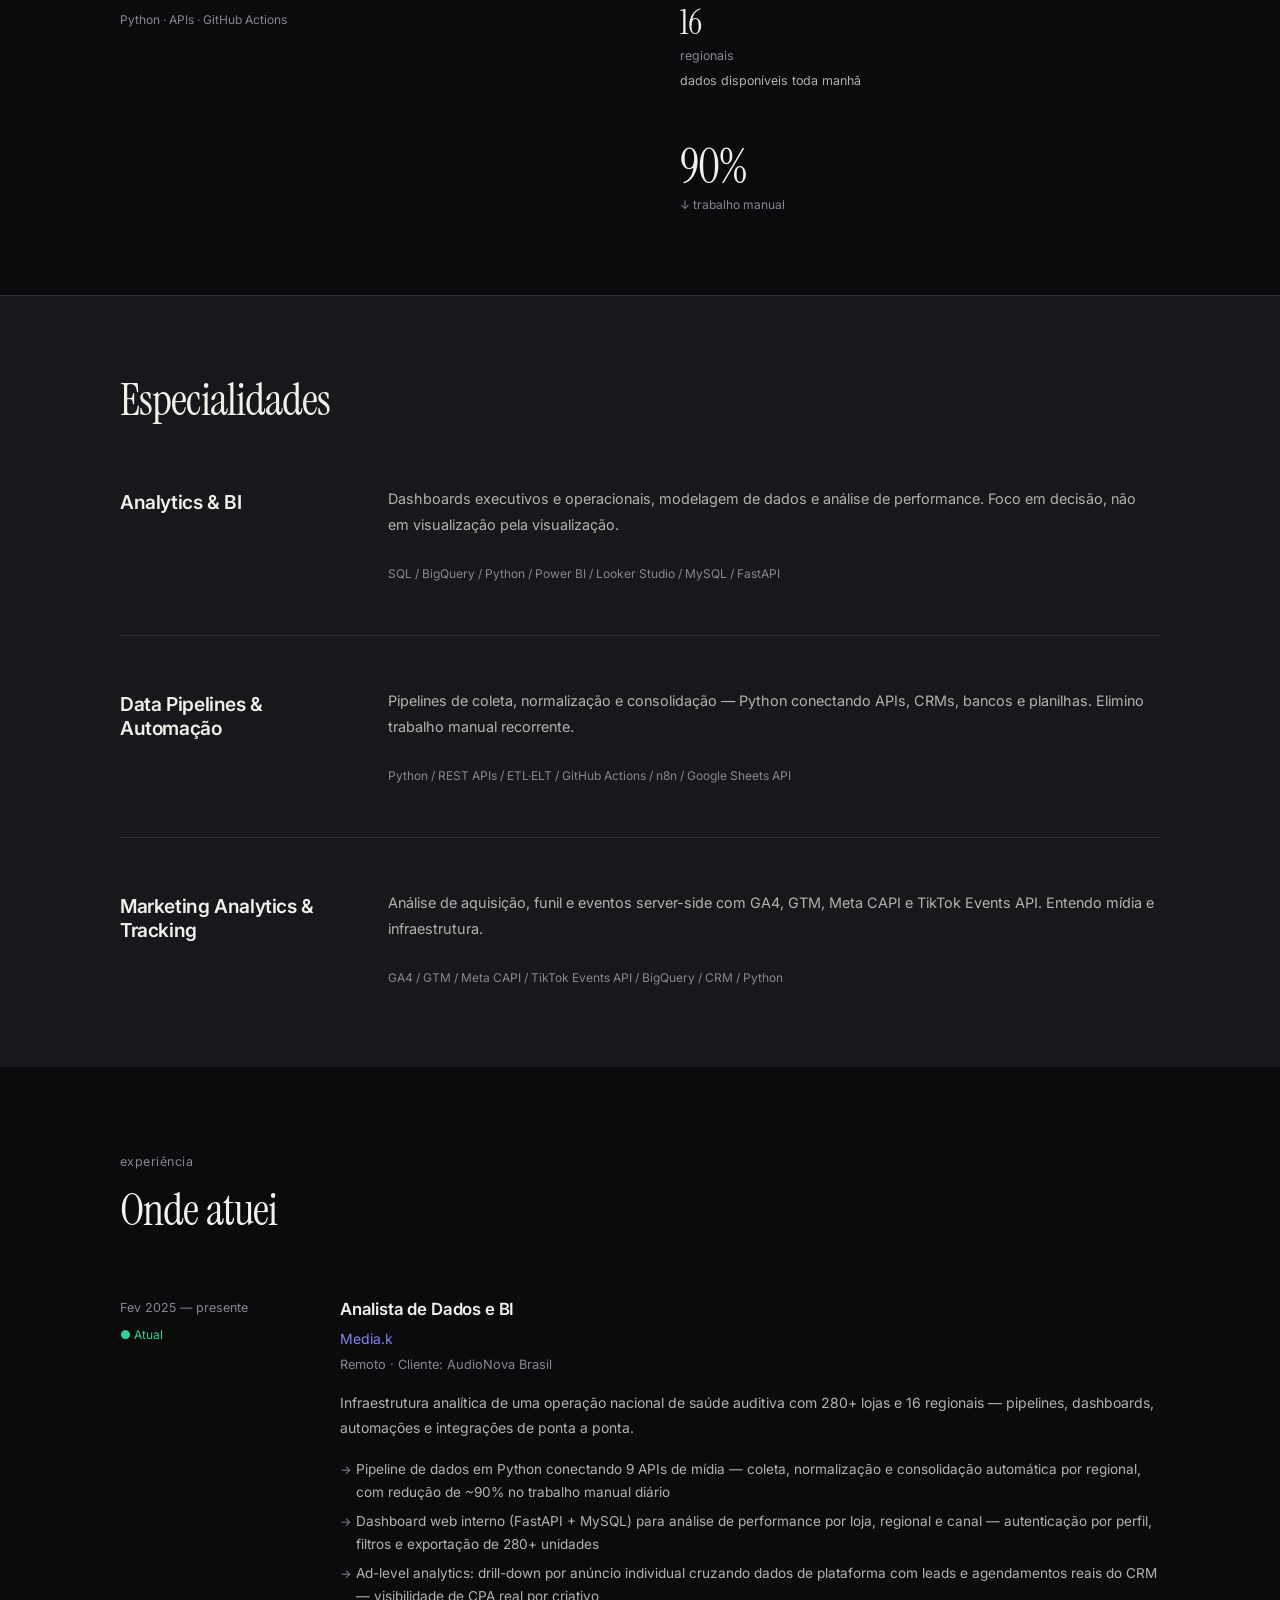
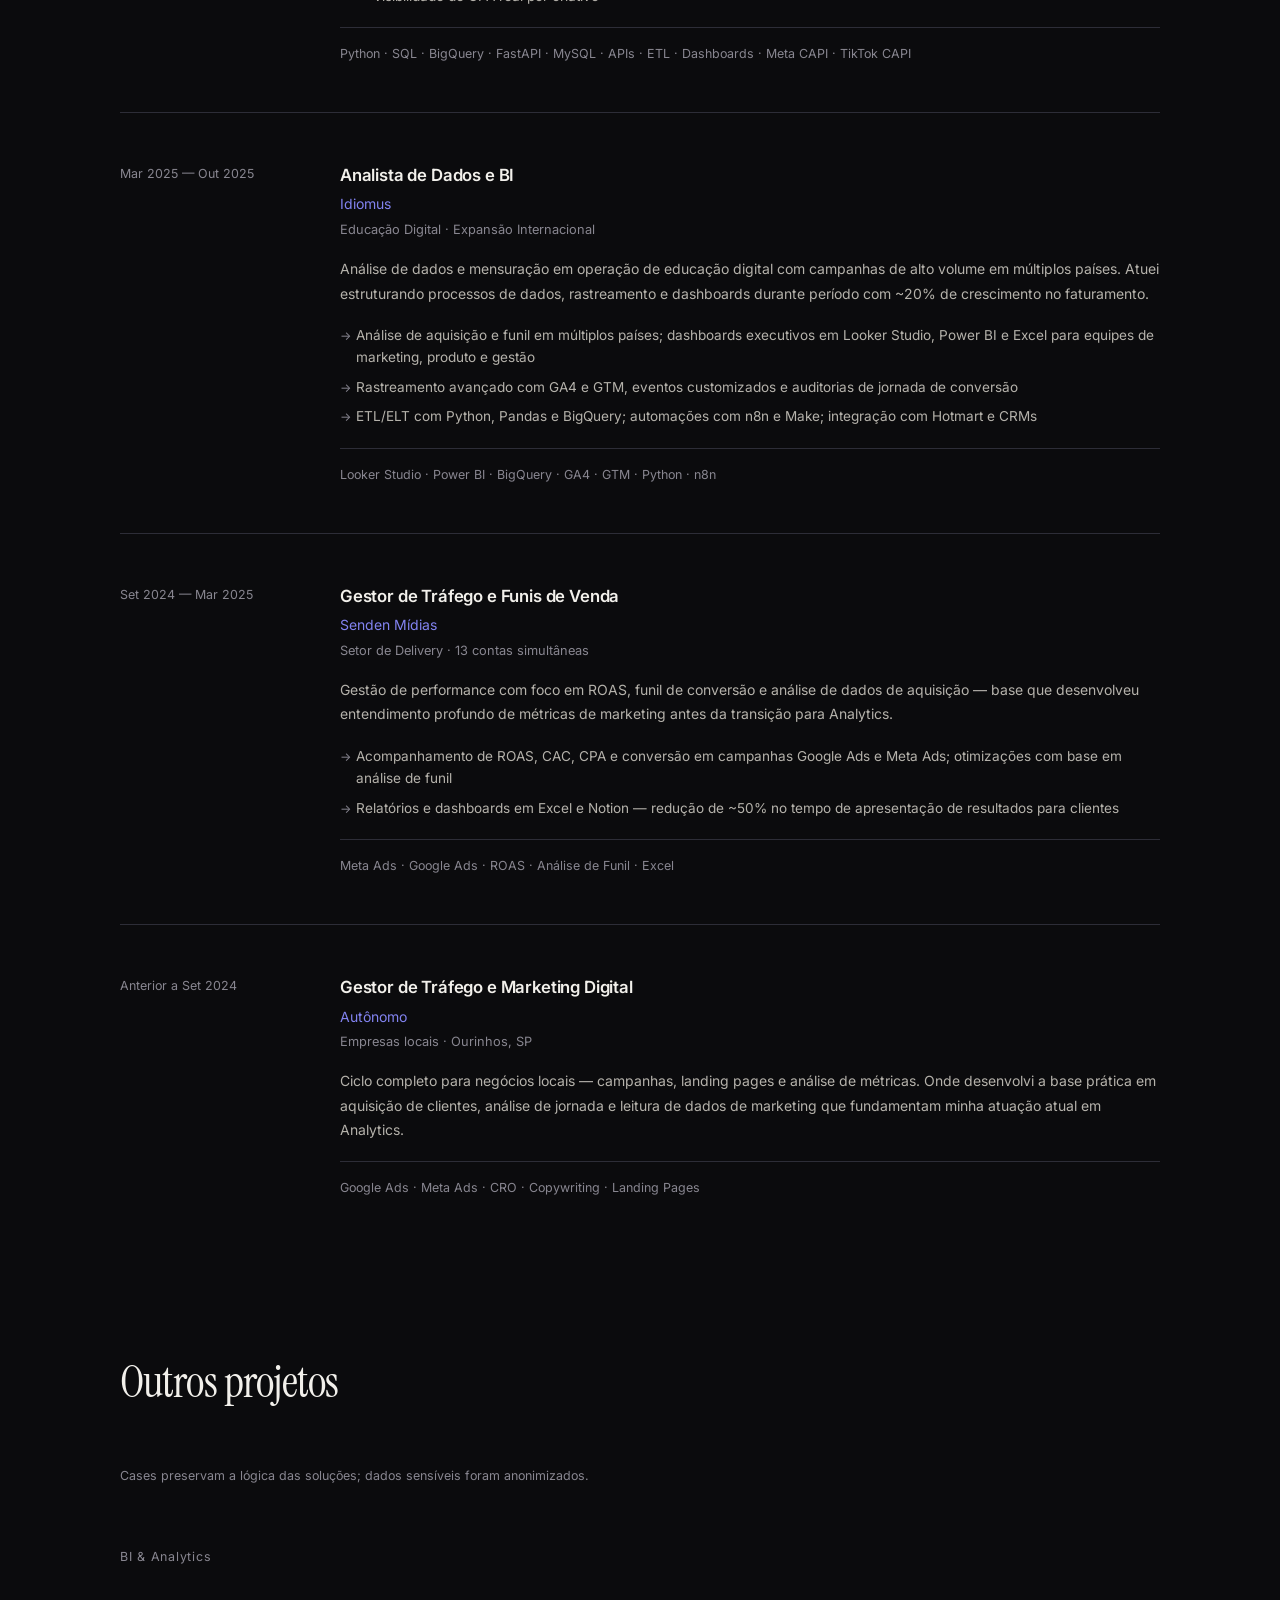
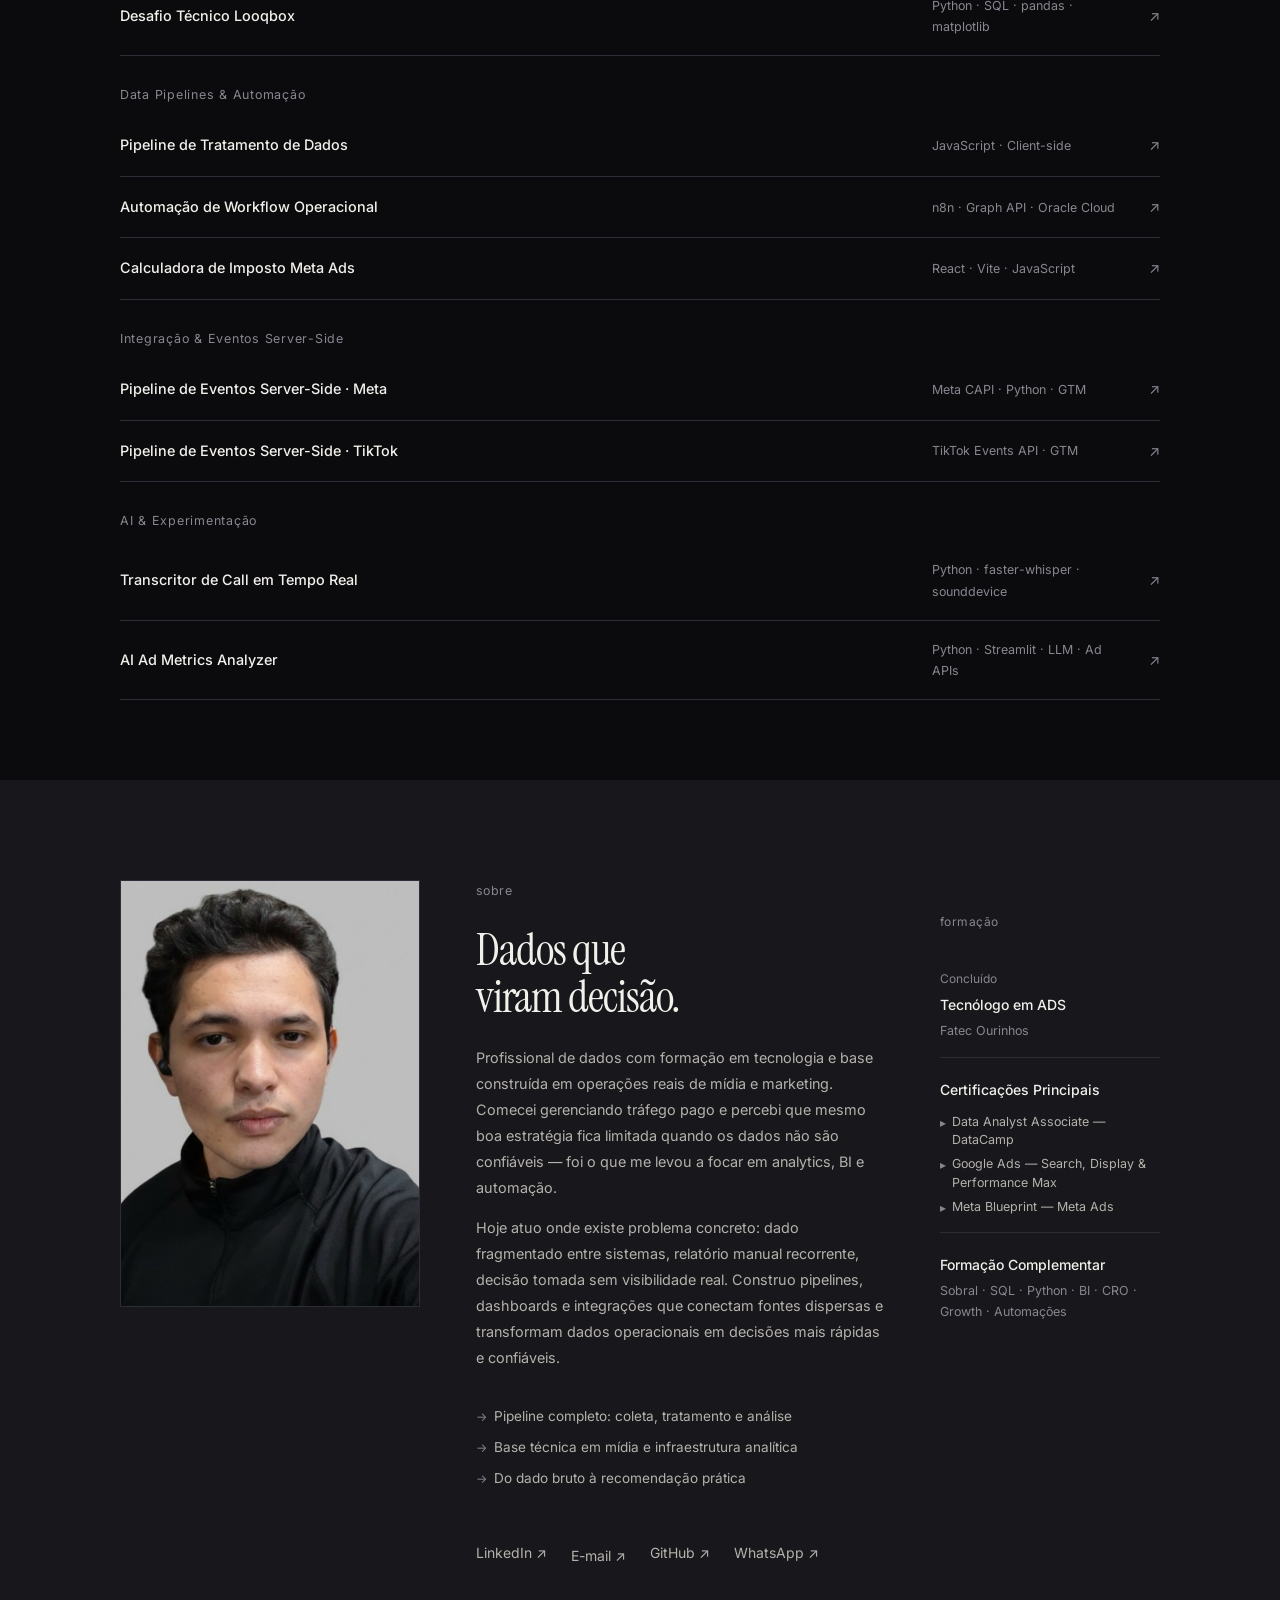
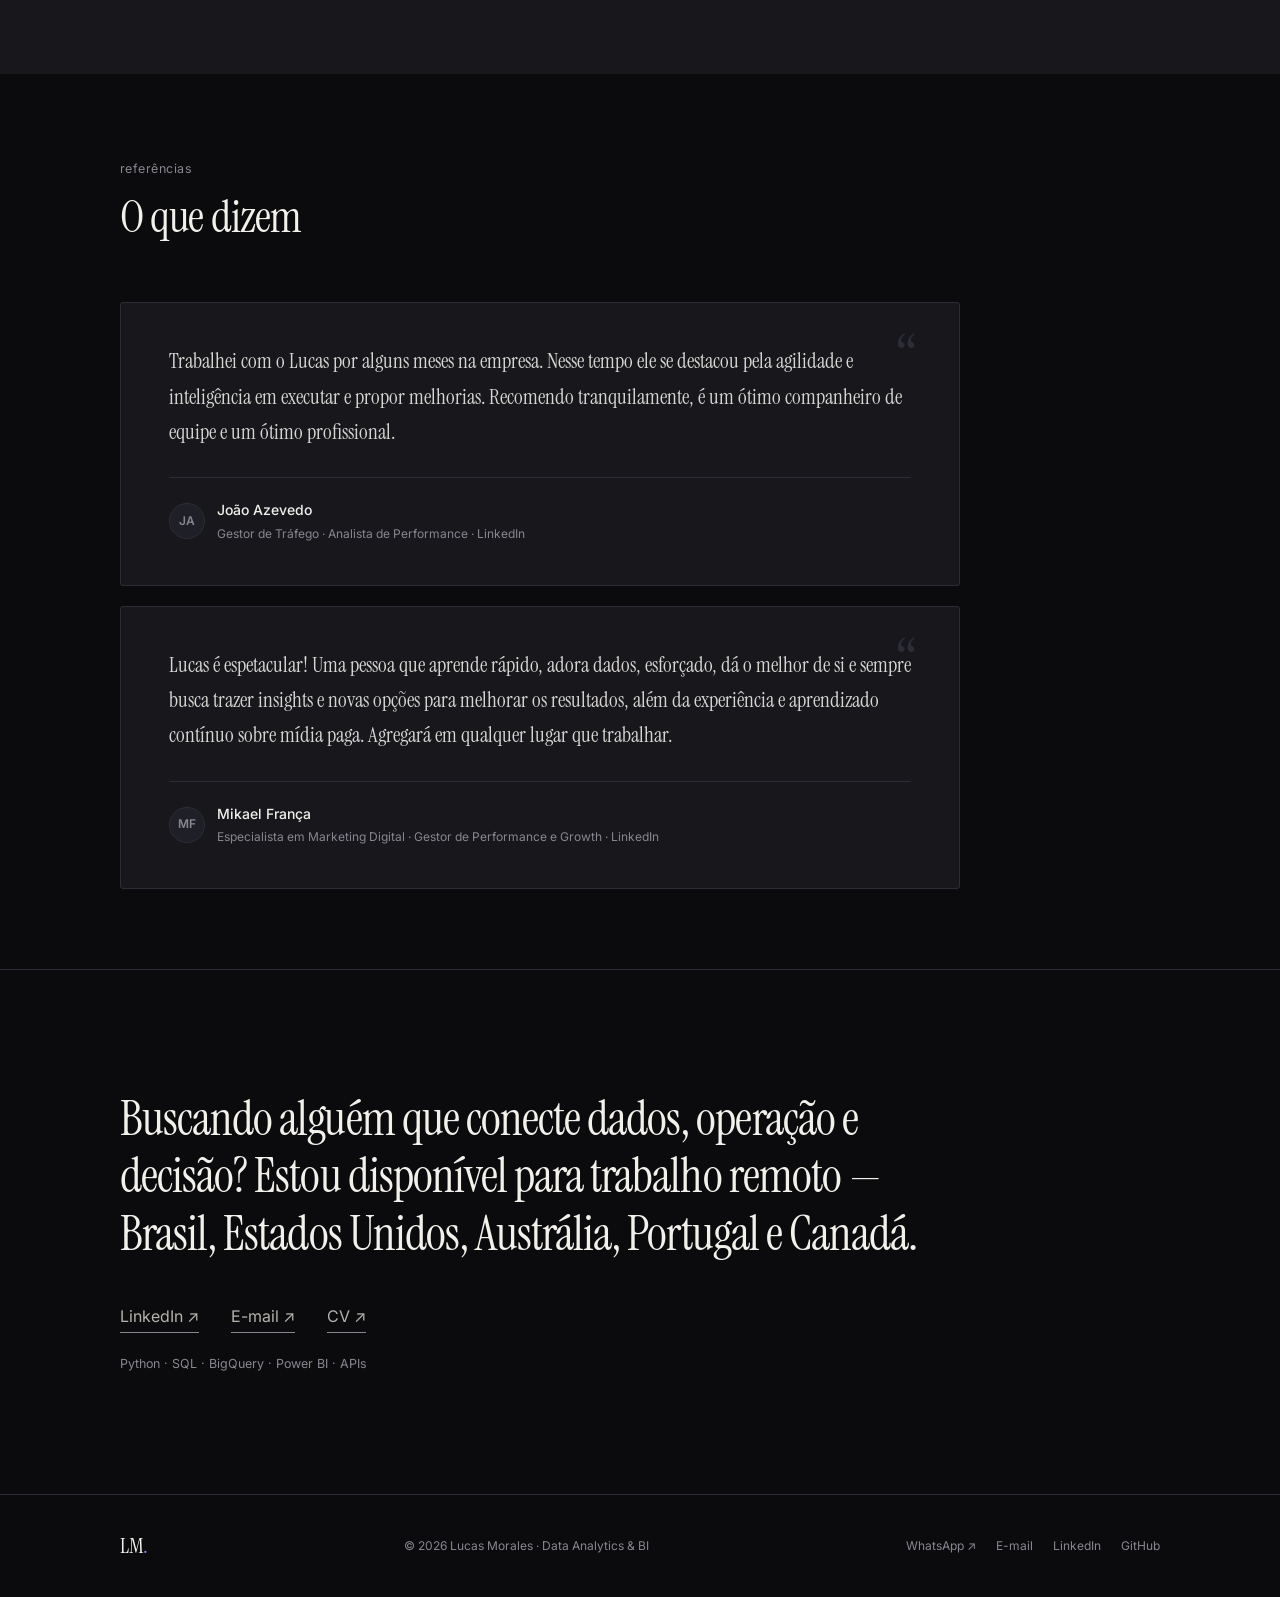
==== commit 853890fd: "Fix: reveal system, i18n vazamentos EN, nav completa, testimonials cards, CTA internacional Co-Autho" ====
--- a/index.html
+++ b/index.html
@@ -65,9 +65,12 @@
     <div class="nav-inner">
       <a href="#hero" class="nav-logo">LM<span class="accent">.</span></a>
       <ul class="nav-links">
-        <li><a href="#cases-destaque" data-i18n="nav_projects">Projetos</a></li>
-        <li><a href="#experience"     data-i18n="nav_exp">Experiência</a></li>
-        <li><a href="#about"          data-i18n="nav_about">Sobre</a></li>
+        <li><a href="#cases-destaque"  data-i18n="nav_projects">Projetos</a></li>
+        <li><a href="#capabilities"    data-i18n="nav_capabilities">Especialidades</a></li>
+        <li><a href="#experience"      data-i18n="nav_exp">Experiência</a></li>
+        <li><a href="#project-index"   data-i18n="nav_idx">Outros Projetos</a></li>
+        <li><a href="#about"           data-i18n="nav_about">Sobre</a></li>
+        <li><a href="#testimonials"    data-i18n="nav_testimonials">Referências</a></li>
       </ul>
       <div class="nav-right">
         <a href="assets/Lucas_Morales_CV_Geral.pdf" download class="btn-cv-nav" data-i18n="nav_cv">CV ↗</a>
@@ -80,9 +83,12 @@
       </div>
     </div>
     <div class="mobile-menu" id="mobileMenu">
-      <a href="#cases-destaque" data-i18n="nav_projects">Projetos</a>
-      <a href="#experience"     data-i18n="nav_exp">Experiência</a>
-      <a href="#about"          data-i18n="nav_about">Sobre</a>
+      <a href="#cases-destaque"  data-i18n="nav_projects">Projetos</a>
+      <a href="#capabilities"    data-i18n="nav_capabilities">Especialidades</a>
+      <a href="#experience"      data-i18n="nav_exp">Experiência</a>
+      <a href="#project-index"   data-i18n="nav_idx">Outros Projetos</a>
+      <a href="#about"           data-i18n="nav_about">Sobre</a>
+      <a href="#testimonials"    data-i18n="nav_testimonials">Referências</a>
       <a href="assets/Lucas_Morales_CV_Geral.pdf" download data-i18n="nav_cv">CV ↗</a>
     </div>
   </nav>
@@ -142,7 +148,7 @@
       <h2 class="case-ed-title" data-i18n="p8_title">Store-Level<br>Analytics</h2>
     </div>
     <div class="case-ed-img-wrap" data-clip-reveal>
-      <img src="assets/screenshots/store-analytics.png" loading="lazy" alt="Store-Level Analytics — dashboard de performance por loja" class="case-ed-img" width="1200" height="700">
+      <img src="assets/screenshots/store-analytics.png" loading="lazy" alt="Store-Level Analytics — dashboard de performance por loja" data-i18n-alt="img_store_alt" class="case-ed-img" width="1200" height="700">
     </div>
     <div class="container">
       <div class="case-ed-foot">
@@ -167,7 +173,7 @@
   <!-- Case 02: Split (image dominant) -->
   <article class="case-ed case-ed--split js-project" data-project="ad-analytics" data-gif="assets/screenshots/ad-analytics.gif">
     <div class="case-split-img" data-clip-reveal>
-      <img src="assets/screenshots/ad-analytics.png" loading="lazy" alt="Ad-Level Analytics — drill-down até o anúncio individual" class="case-ed-img" width="900" height="620">
+      <img src="assets/screenshots/ad-analytics.png" loading="lazy" alt="Ad-Level Analytics — drill-down até o anúncio individual" data-i18n-alt="img_ad_alt" class="case-ed-img" width="900" height="620">
     </div>
     <div class="case-split-body">
       <div class="case-ed-intro">
@@ -214,12 +220,12 @@
             <span class="cpt-arrow">↓</span>
             <div class="cpt-block">
               <span class="cpt-step">Python</span>
-              <span class="cpt-sub">coleta + normalização</span>
+              <span class="cpt-sub" data-i18n="cpt_sub_pipeline">coleta + normalização</span>
             </div>
             <span class="cpt-arrow">↓</span>
             <div class="cpt-block">
               <span class="cpt-val">16</span>
-              <span class="cpt-lbl">regionais</span>
+              <span class="cpt-lbl" data-i18n="cd_lbl_regions">regionais</span>
               <span class="cpt-sub" data-i18n="cd_lbl_delivery">dados disponíveis toda manhã</span>
             </div>
           </div>
@@ -338,7 +344,7 @@
               <li data-i18n="exp3_b1">Acompanhamento de ROAS, CAC, CPA e conversão em campanhas Google Ads e Meta Ads; otimizações com base em análise de funil</li>
               <li data-i18n="exp3_b2">Relatórios e dashboards em Excel e Notion — redução de ~50% no tempo de apresentação de resultados para clientes</li>
             </ul>
-            <p class="exp-tech">Meta Ads · Google Ads · ROAS · Análise de Funil · Excel</p>
+            <p class="exp-tech" data-i18n="exp3_tech">Meta Ads · Google Ads · ROAS · Análise de Funil · Excel</p>
           </div>
         </div>
 
@@ -443,7 +449,7 @@
     <div class="container">
       <div class="about-grid">
         <div class="about-photo-col" data-reveal>
-          <img src="assets/lucas-morales.jpg" alt="Lucas Morales — Analista de Dados e BI" class="about-photo" width="320" height="427">
+          <img src="assets/lucas-morales.jpg" alt="Lucas Morales — Analista de Dados e BI" data-i18n-alt="img_lucas_alt" class="about-photo" width="320" height="427">
         </div>
         <div class="about-main" data-reveal>
           <span class="section-label" data-i18n="about_tag">sobre</span>
@@ -457,7 +463,7 @@
           </ul>
           <div class="about-contact-links">
             <a href="https://linkedin.com/in/lucas-morales-267202271" target="_blank" rel="noopener" class="about-contact-link">LinkedIn ↗</a>
-            <button class="about-contact-link" id="copyEmailBtn" data-email="moraleslucas003@gmail.com">E-mail ↗</button>
+            <button class="about-contact-link" id="copyEmailBtn" data-email="moraleslucas003@gmail.com" data-i18n="cta_email">E-mail ↗</button>
             <a href="https://github.com/Lucas-Mrl" target="_blank" rel="noopener" class="about-contact-link">GitHub ↗</a>
             <a href="https://wa.me/55149988343594" target="_blank" rel="noopener" class="about-contact-link" data-i18n="contact_wa">WhatsApp ↗</a>
           </div>
@@ -509,15 +515,21 @@
         <blockquote class="testimonial" data-reveal>
           <p class="testimonial-text" data-i18n="t1_text">Lucas conseguiu transformar uma rotina manual complexa em um processo muito mais rápido e confiável. O que demorava horas passou a rodar automaticamente — sem perda de qualidade nos dados.</p>
           <footer class="testimonial-author">
-            <span class="testimonial-name" data-i18n="t1_name">Colega de equipe</span>
-            <span class="testimonial-role" data-i18n="t1_role">Media.k · LinkedIn</span>
+            <div class="testimonial-avatar" aria-hidden="true">JA</div>
+            <div class="testimonial-author-info">
+              <span class="testimonial-name" data-i18n="t1_name">Colega de equipe</span>
+              <span class="testimonial-role" data-i18n="t1_role">Media.k · LinkedIn</span>
+            </div>
           </footer>
         </blockquote>
         <blockquote class="testimonial" data-reveal>
           <p class="testimonial-text" data-i18n="t2_text">A visão por loja e regional facilitou muito a leitura de performance da operação. Conseguimos identificar gargalos específicos que antes ficavam escondidos nos números consolidados.</p>
           <footer class="testimonial-author">
-            <span class="testimonial-name" data-i18n="t2_name">Gestor de conta</span>
-            <span class="testimonial-role" data-i18n="t2_role">AudioNova · LinkedIn</span>
+            <div class="testimonial-avatar" aria-hidden="true">MF</div>
+            <div class="testimonial-author-info">
+              <span class="testimonial-name" data-i18n="t2_name">Gestor de conta</span>
+              <span class="testimonial-role" data-i18n="t2_role">AudioNova · LinkedIn</span>
+            </div>
           </footer>
         </blockquote>
       </div>
@@ -565,7 +577,7 @@
   <div id="modal" class="modal" role="dialog" aria-modal="true" aria-labelledby="modal-title" inert aria-hidden="true">
     <div class="modal-overlay" id="modalOverlay"></div>
     <div class="modal-box" tabindex="-1">
-      <button class="modal-x" id="modalX" aria-label="Fechar">
+      <button class="modal-x" id="modalX" aria-label="Fechar" data-i18n-aria-modal-x="true">
         <svg width="18" height="18" viewBox="0 0 24 24" fill="none" stroke="currentColor" stroke-width="2"><line x1="18" y1="6" x2="6" y2="18"/><line x1="6" y1="6" x2="18" y2="18"/></svg>
       </button>
       <div id="modalContent"></div>
--- a/css/style.css
+++ b/css/style.css
@@ -127,6 +127,12 @@
   transition: opacity .65s var(--ease), transform .65s var(--ease);
 }
 [data-reveal].visible { opacity: 1; transform: translateY(0); }
+
+/* Respect prefers-reduced-motion — belt and suspenders with JS */
+@media (prefers-reduced-motion: reduce) {
+  [data-reveal] { opacity: 1 !important; transform: none !important; }
+  [data-clip-reveal] { opacity: 1 !important; transform: none !important; }
+}
 
 /* ====================================================
    NAVBAR
@@ -1143,25 +1149,60 @@
 .testimonials-list {
   display: flex;
   flex-direction: column;
-  gap: 0;
-  border-top: 1px solid var(--line);
+  gap: 20px;
 }
 .testimonial {
-  padding: 56px 0;
-  border-bottom: 1px solid var(--line);
-  max-width: 800px;
-}
-.testimonial:last-child { border-bottom: none; }
+  background: var(--surface);
+  border: 1px solid var(--line);
+  border-radius: var(--r);
+  padding: 40px 48px;
+  max-width: 840px;
+  position: relative;
+}
+.testimonial::before {
+  content: '\201C';
+  position: absolute;
+  top: 28px;
+  right: 40px;
+  font-family: var(--serif);
+  font-size: 4rem;
+  color: var(--line);
+  line-height: 1;
+  pointer-events: none;
+  user-select: none;
+}
 .testimonial-text {
   font-family: var(--serif);
-  font-size: clamp(1.2rem, 2.2vw, 1.5rem);
+  font-size: clamp(1.05rem, 2vw, 1.3rem);
   color: var(--text);
   opacity: .88;
-  line-height: 1.65;
+  line-height: 1.7;
   margin-bottom: 28px;
   font-style: normal;
 }
-.testimonial-author { display: flex; flex-direction: column; gap: 3px; }
+.testimonial-author {
+  display: flex;
+  align-items: center;
+  gap: 12px;
+  padding-top: 20px;
+  border-top: 1px solid var(--line);
+}
+.testimonial-avatar {
+  width: 36px;
+  height: 36px;
+  border-radius: 50%;
+  background: var(--surface2);
+  border: 1px solid var(--line);
+  display: flex;
+  align-items: center;
+  justify-content: center;
+  font-size: .75rem;
+  color: var(--subtle);
+  flex-shrink: 0;
+  font-family: var(--sans);
+  font-weight: 600;
+}
+.testimonial-author-info { display: flex; flex-direction: column; gap: 2px; }
 .testimonial-name { font-size: .875rem; font-weight: 500; color: var(--text); }
 .testimonial-role { font-size: .75rem; color: var(--subtle); }
 
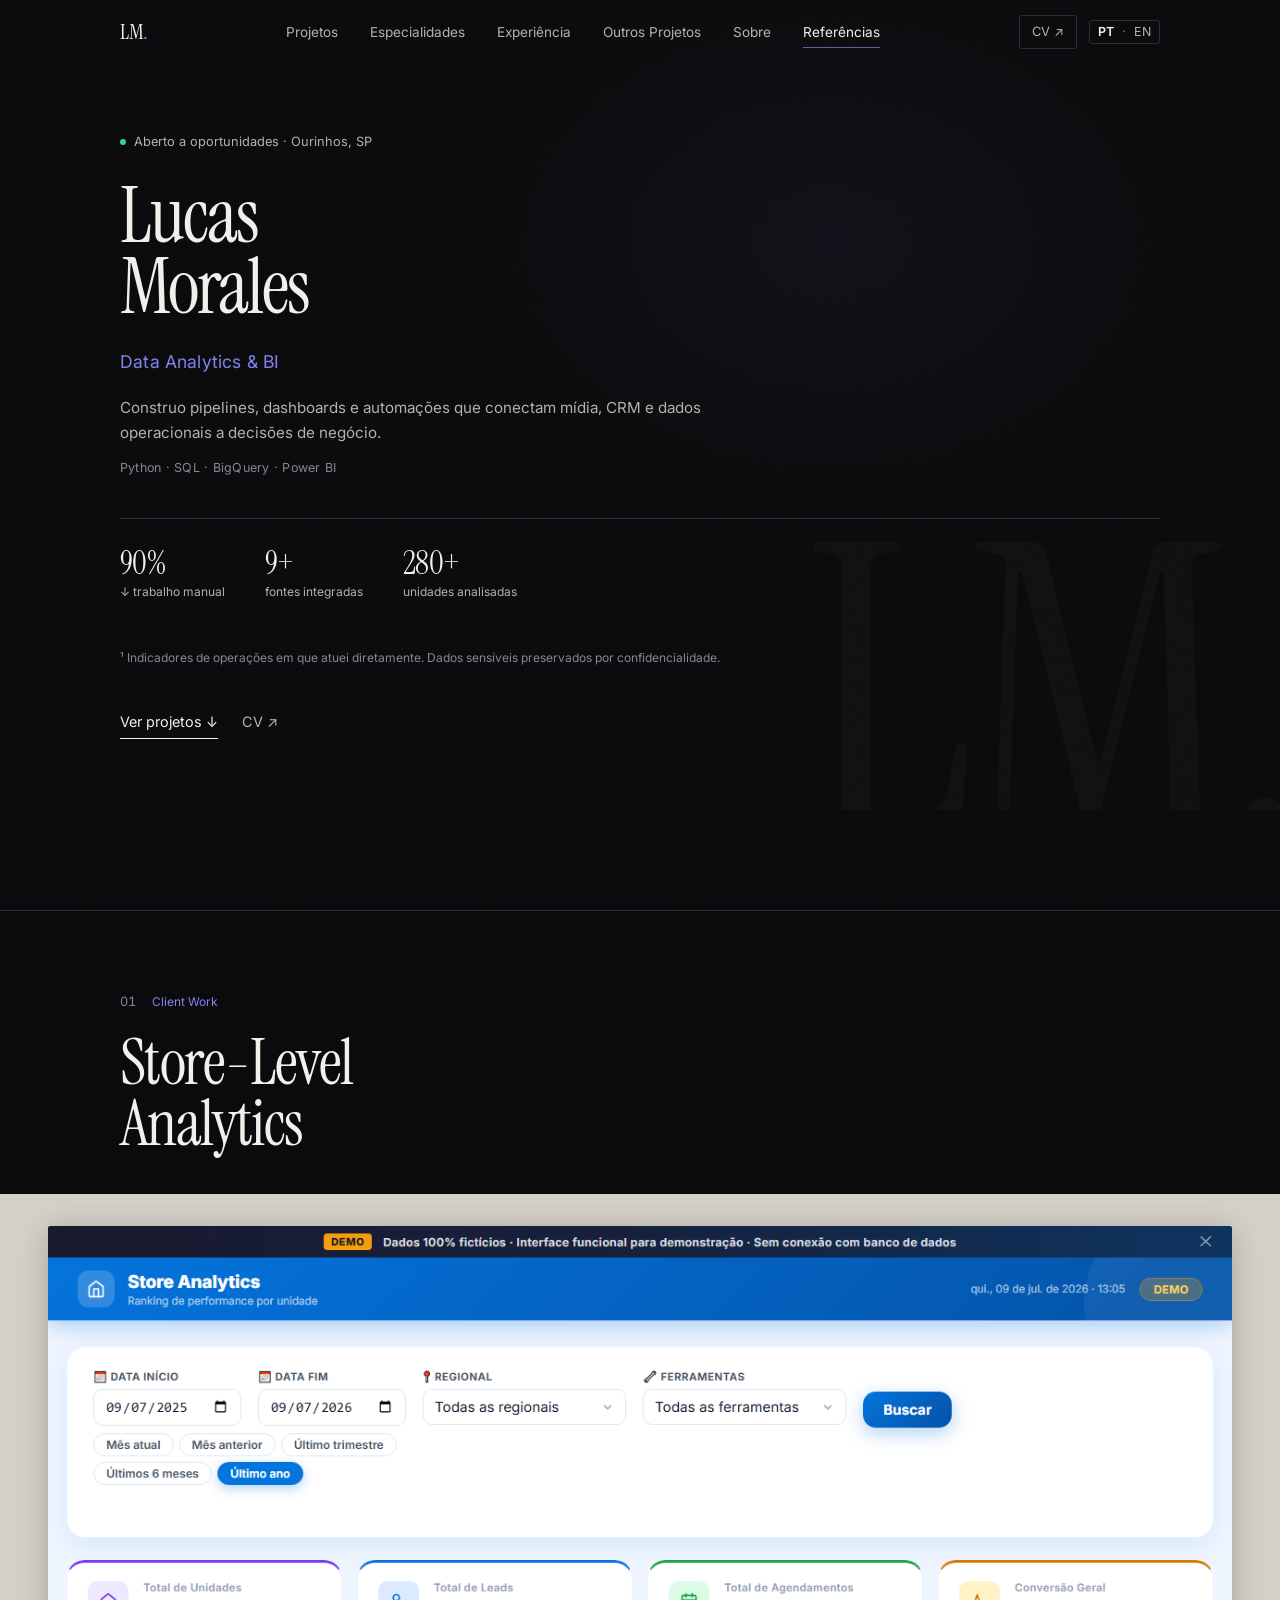
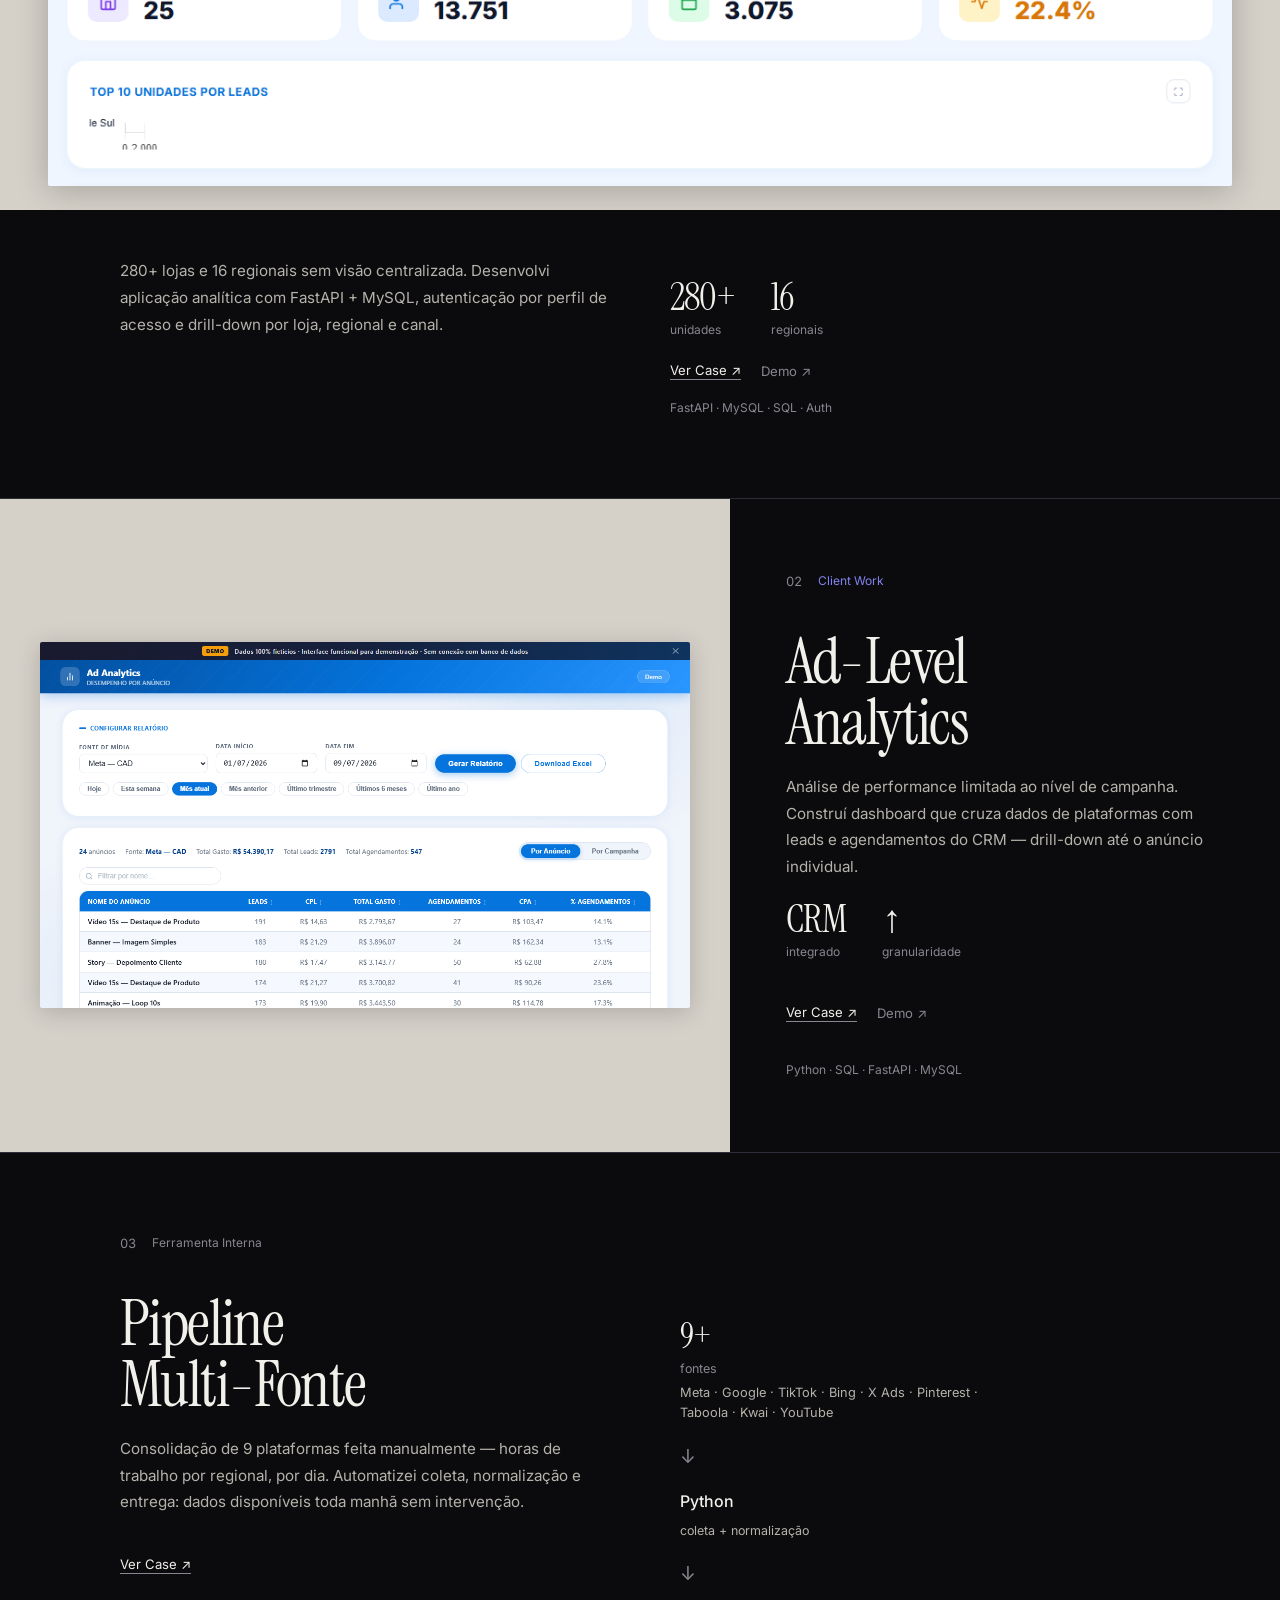
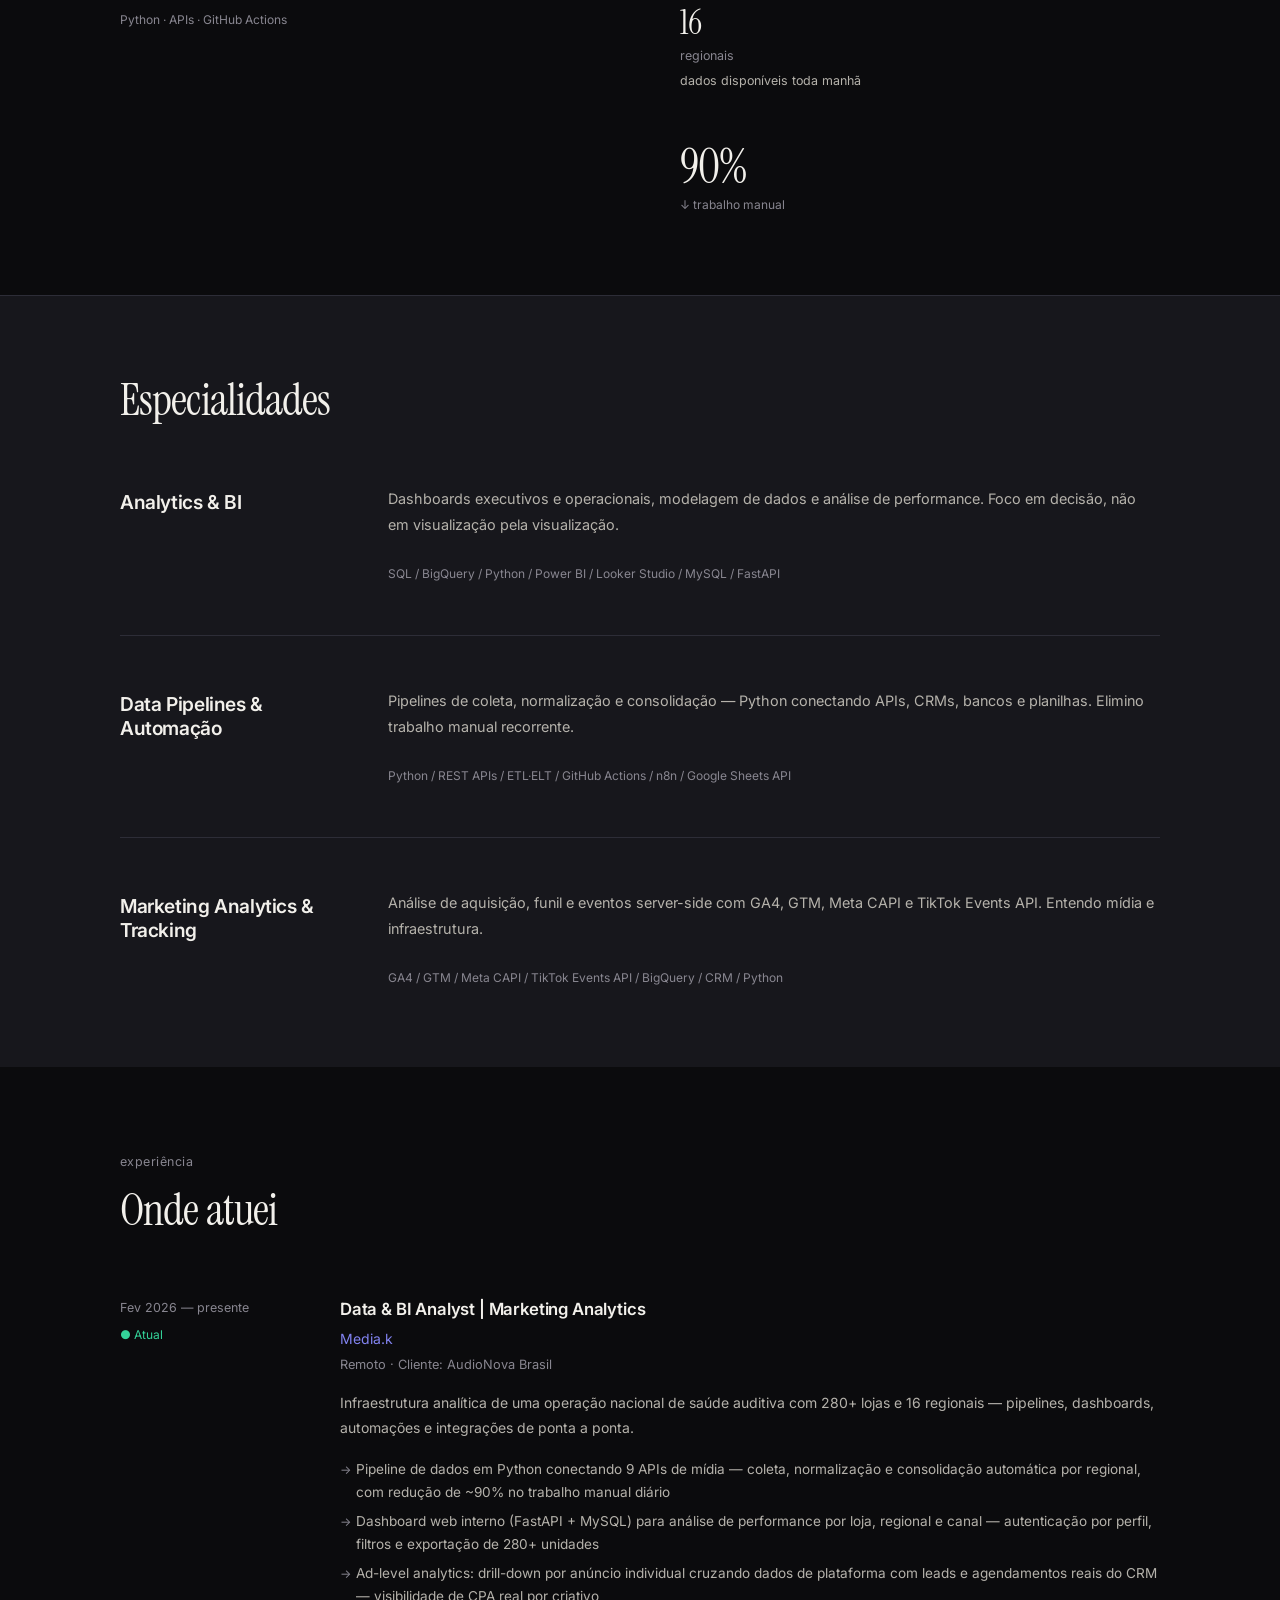
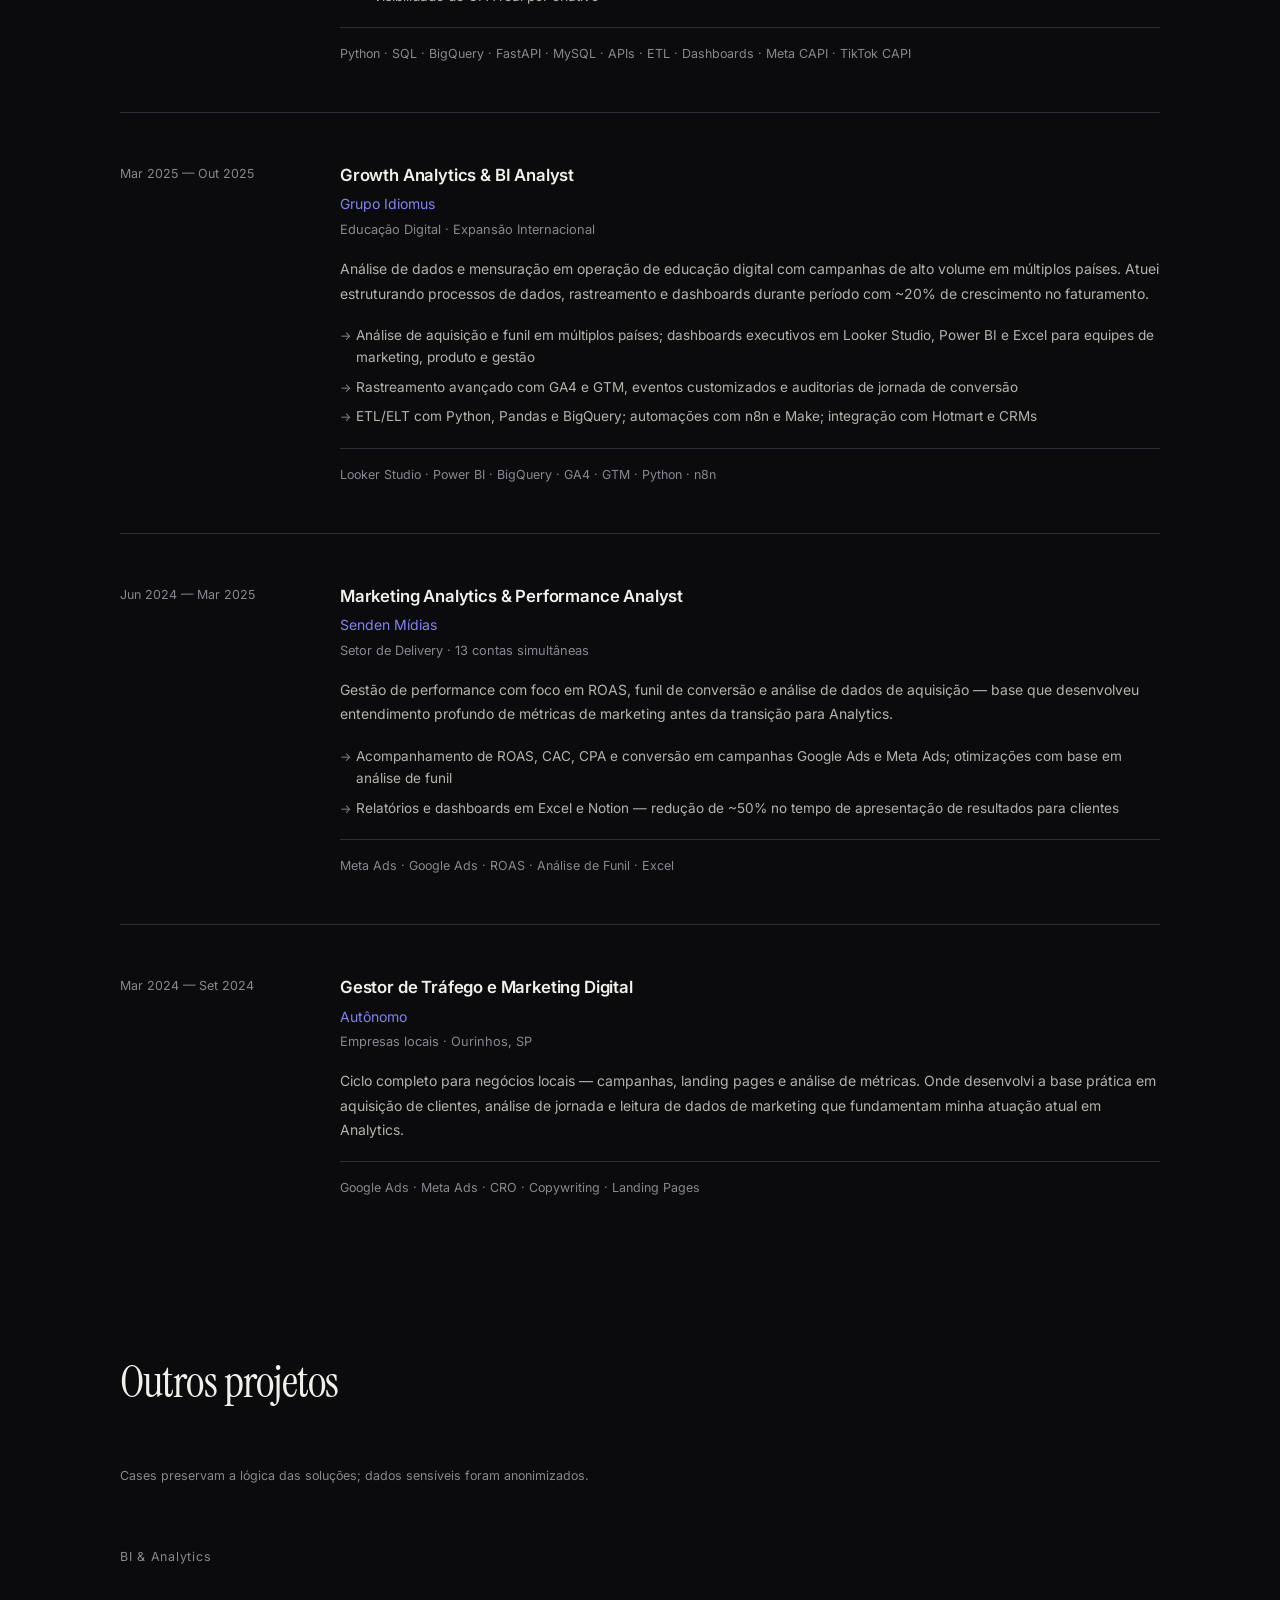
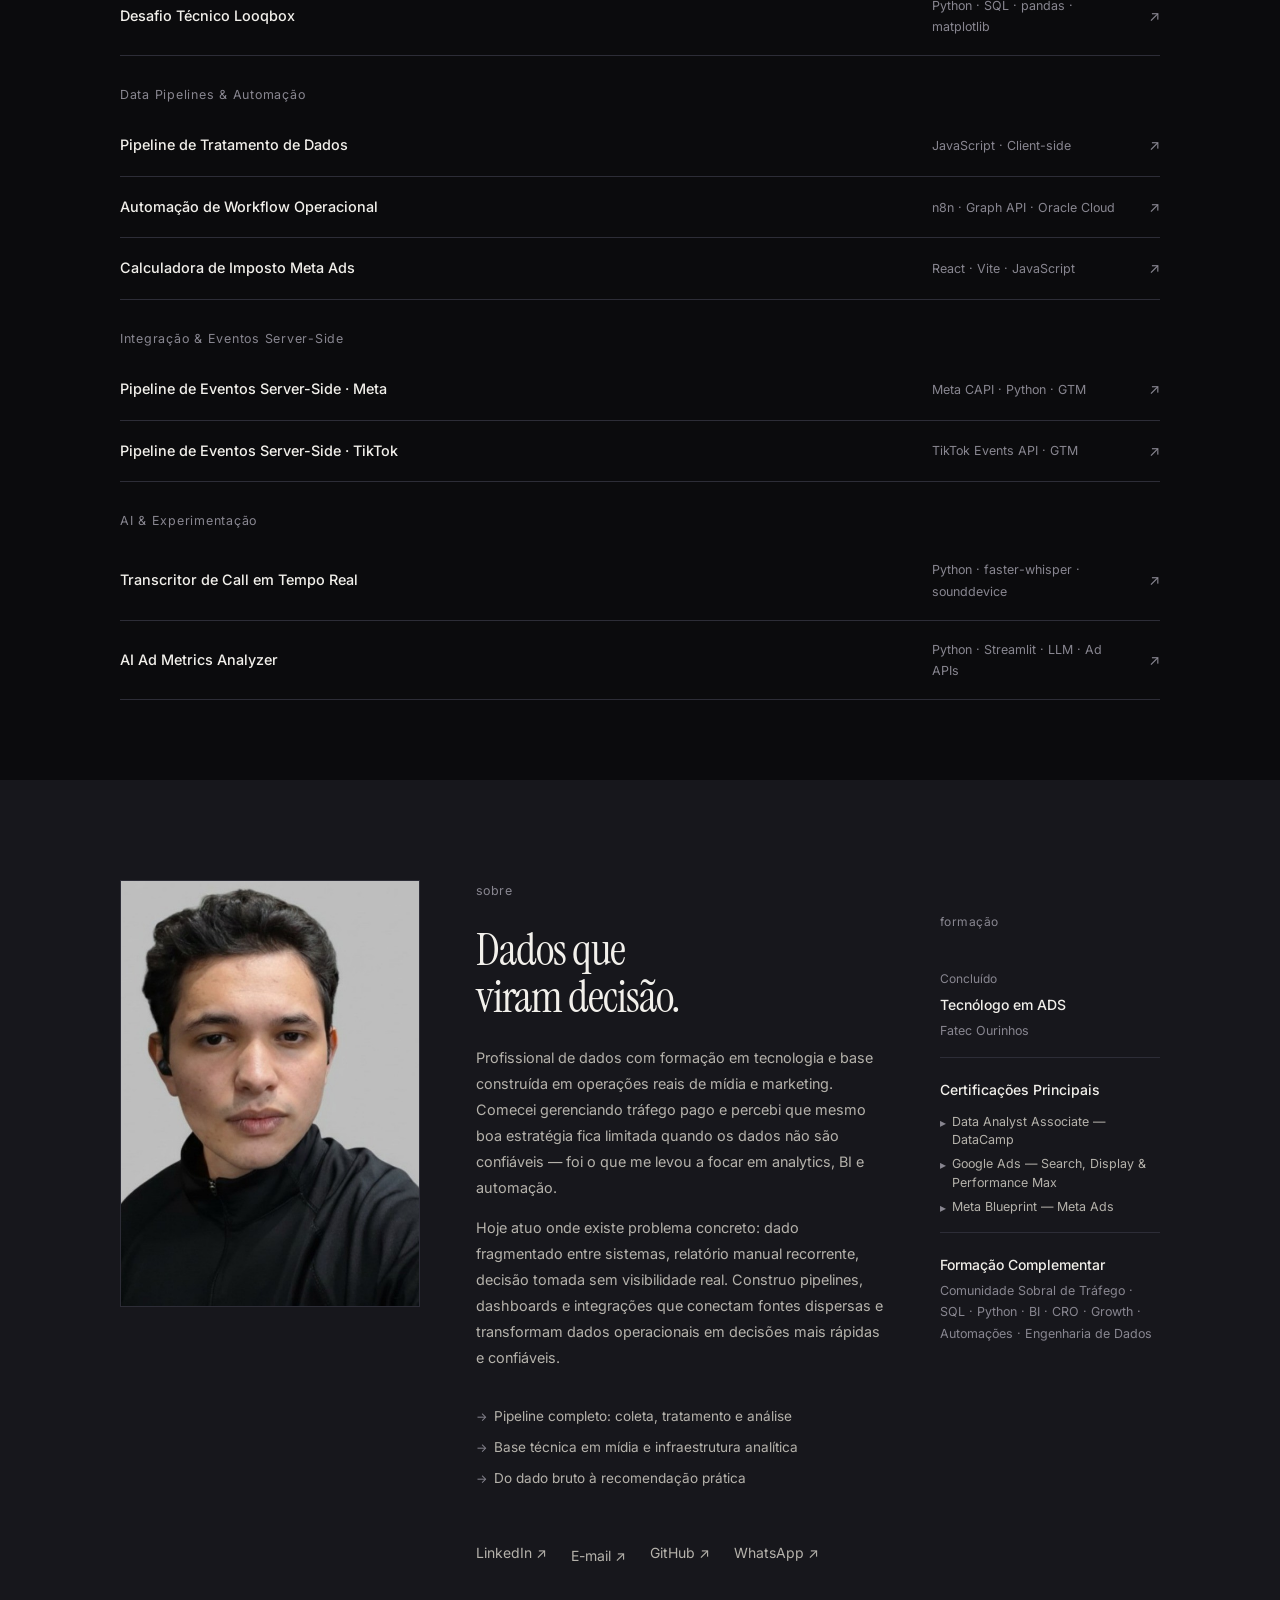
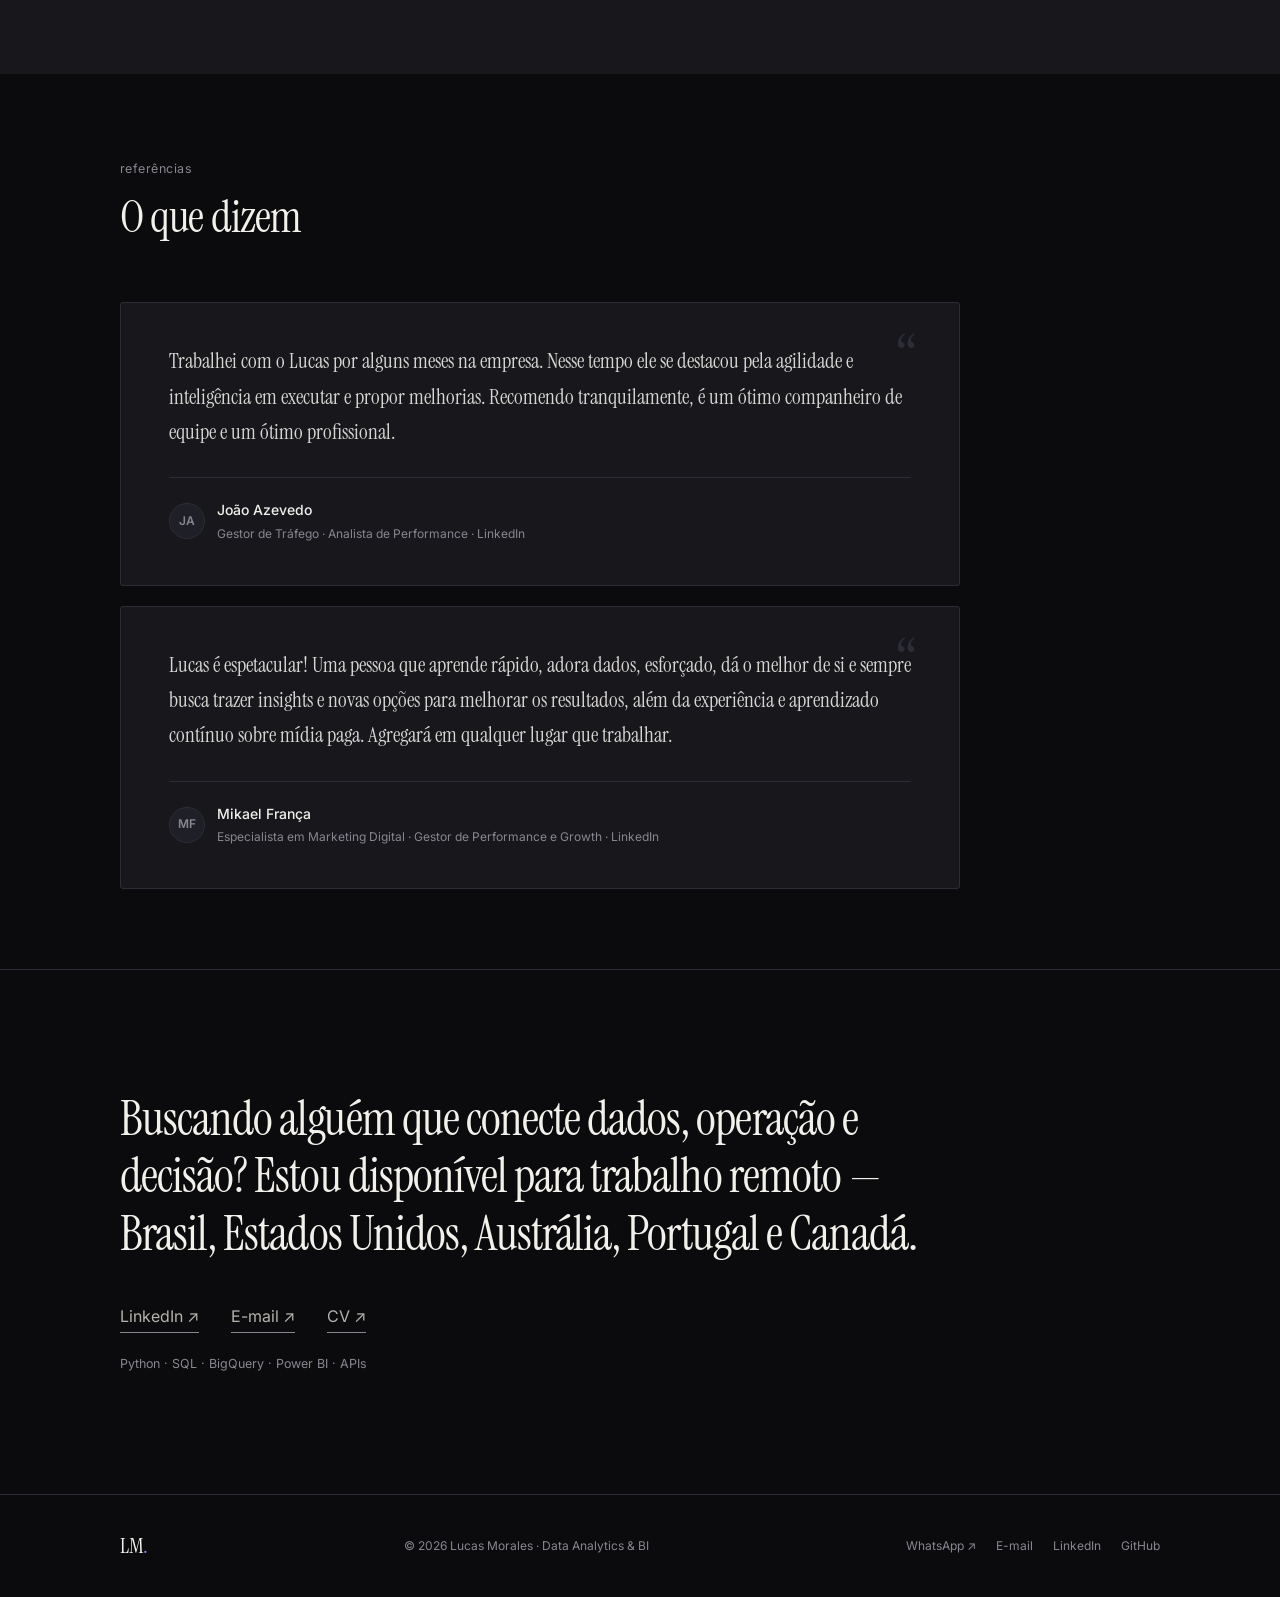
==== commit fce199f3: "Fix: títulos LinkedIn, empresa Grupo Idiomus, Sobral completo + Data Engineering" ====
--- a/index.html
+++ b/index.html
@@ -316,7 +316,7 @@
           <div class="exp-body">
             <div class="exp-title-row">
               <h3 class="exp-role" data-i18n="exp2_role">Analista de Dados e BI</h3>
-              <span class="exp-company">Idiomus</span>
+              <span class="exp-company">Grupo Idiomus</span>
               <span class="exp-location" data-i18n="exp2_loc">Educação Digital · Expansão Internacional</span>
             </div>
             <p class="exp-desc" data-i18n="exp2_desc">Operação de educação digital com campanhas de alto volume em múltiplos países. Atuei em análise de dados, performance de mídia e estruturação de processos de mensuração durante um período em que a operação registrou crescimento de aproximadamente 20% no faturamento — apoiando decisões de marketing com análises de funil, cohort, dashboards e dados de aquisição.</p>
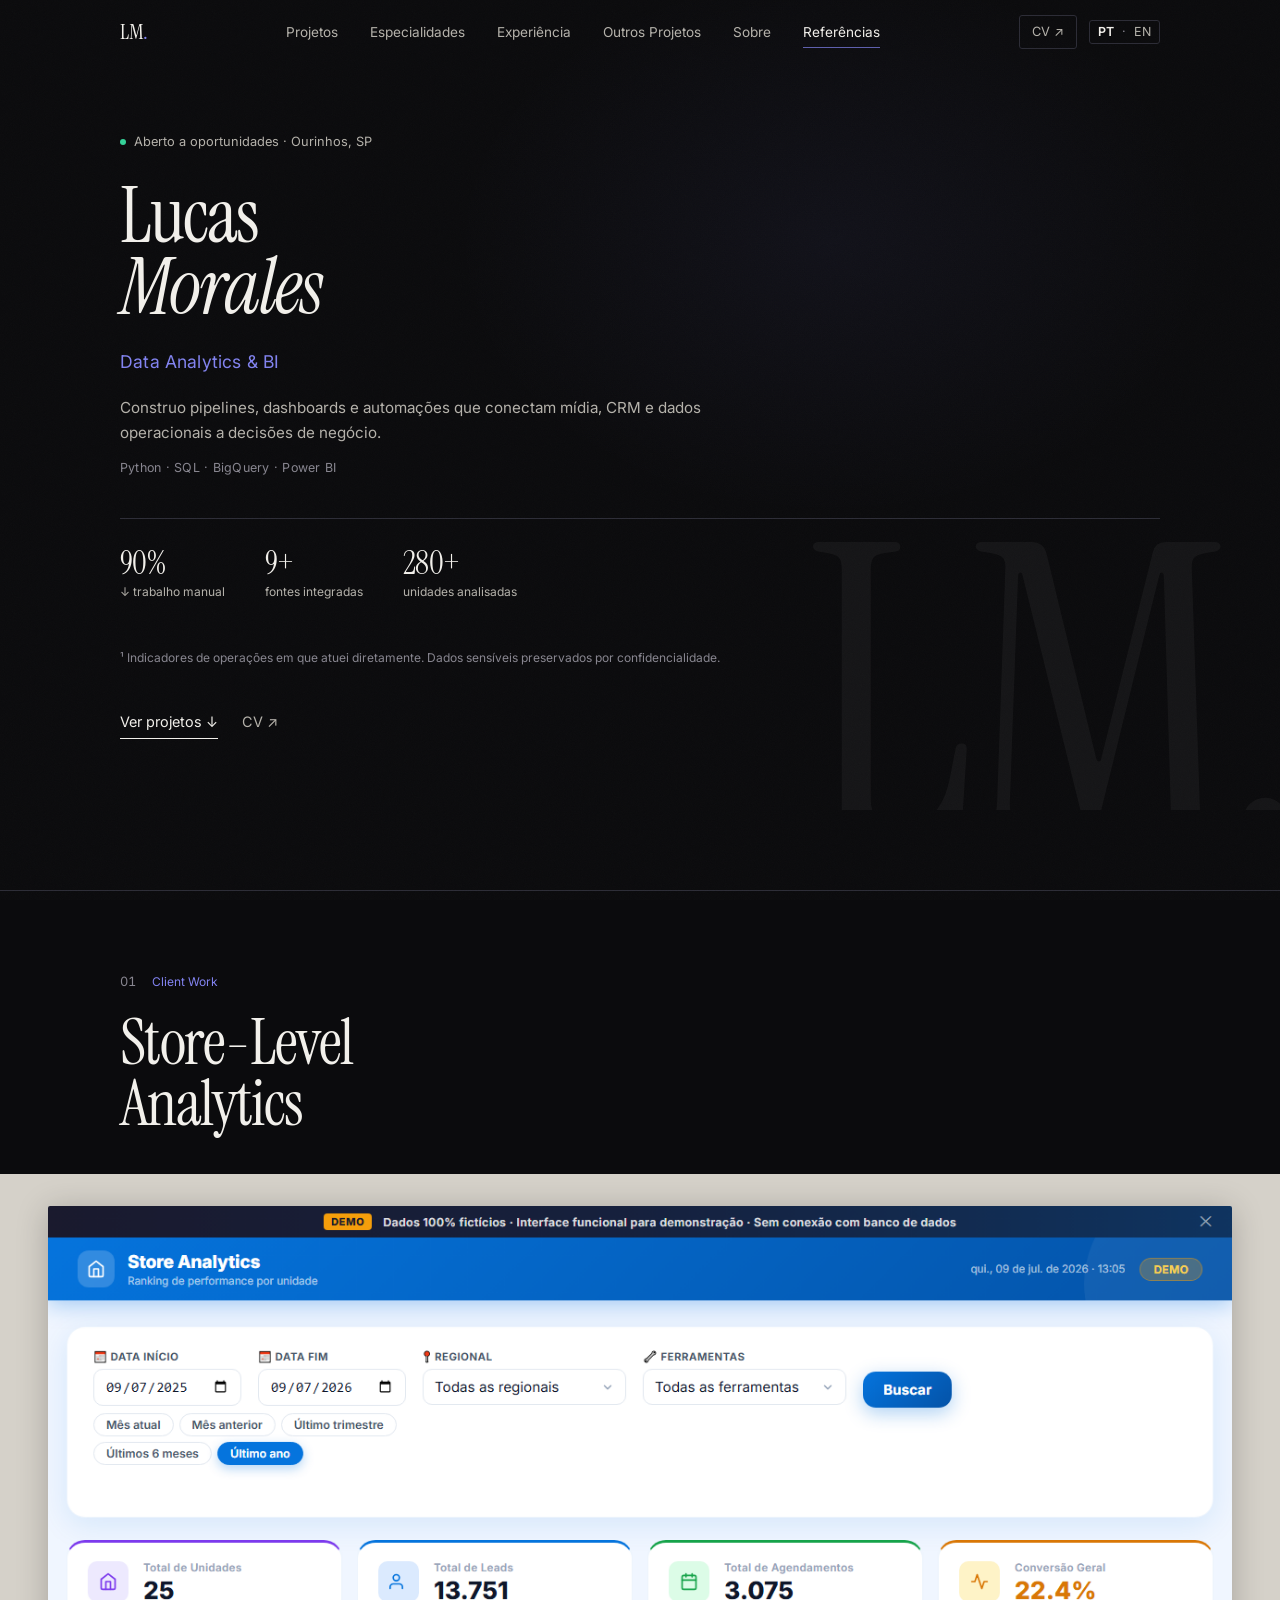
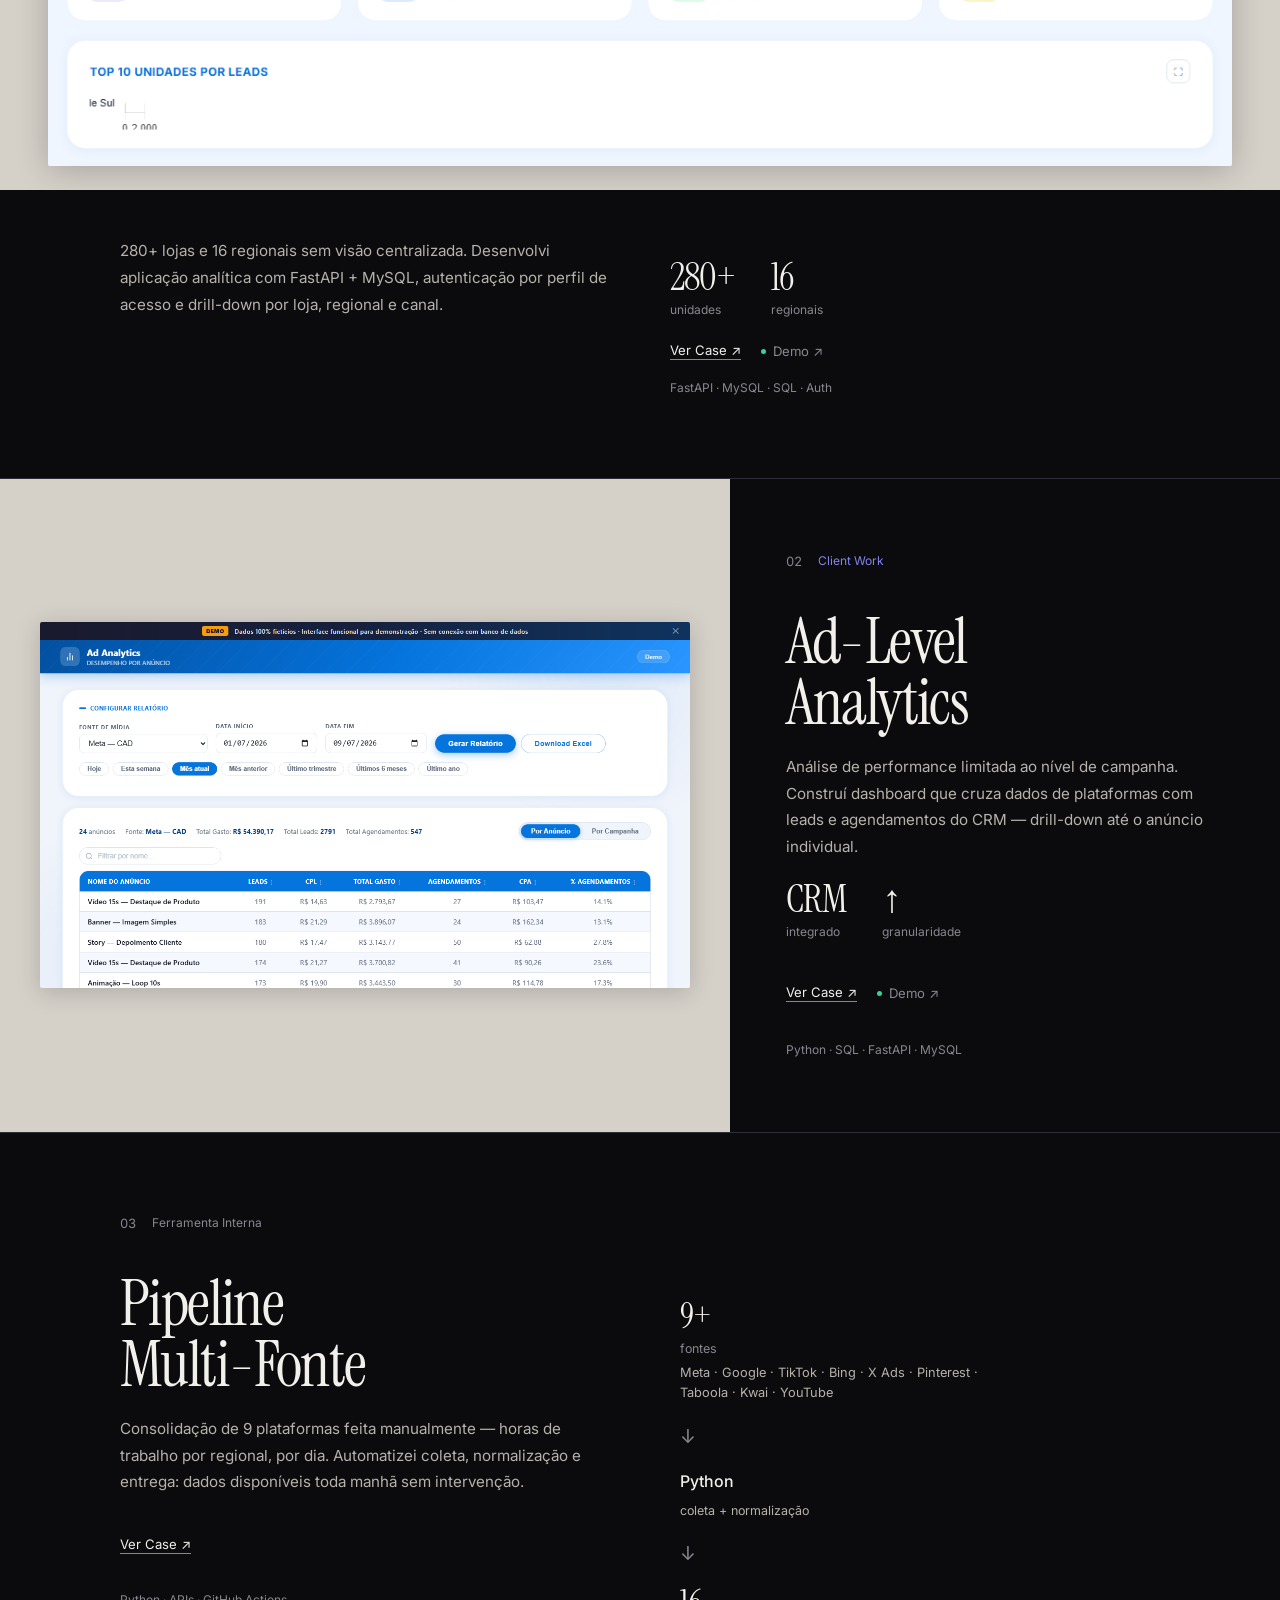
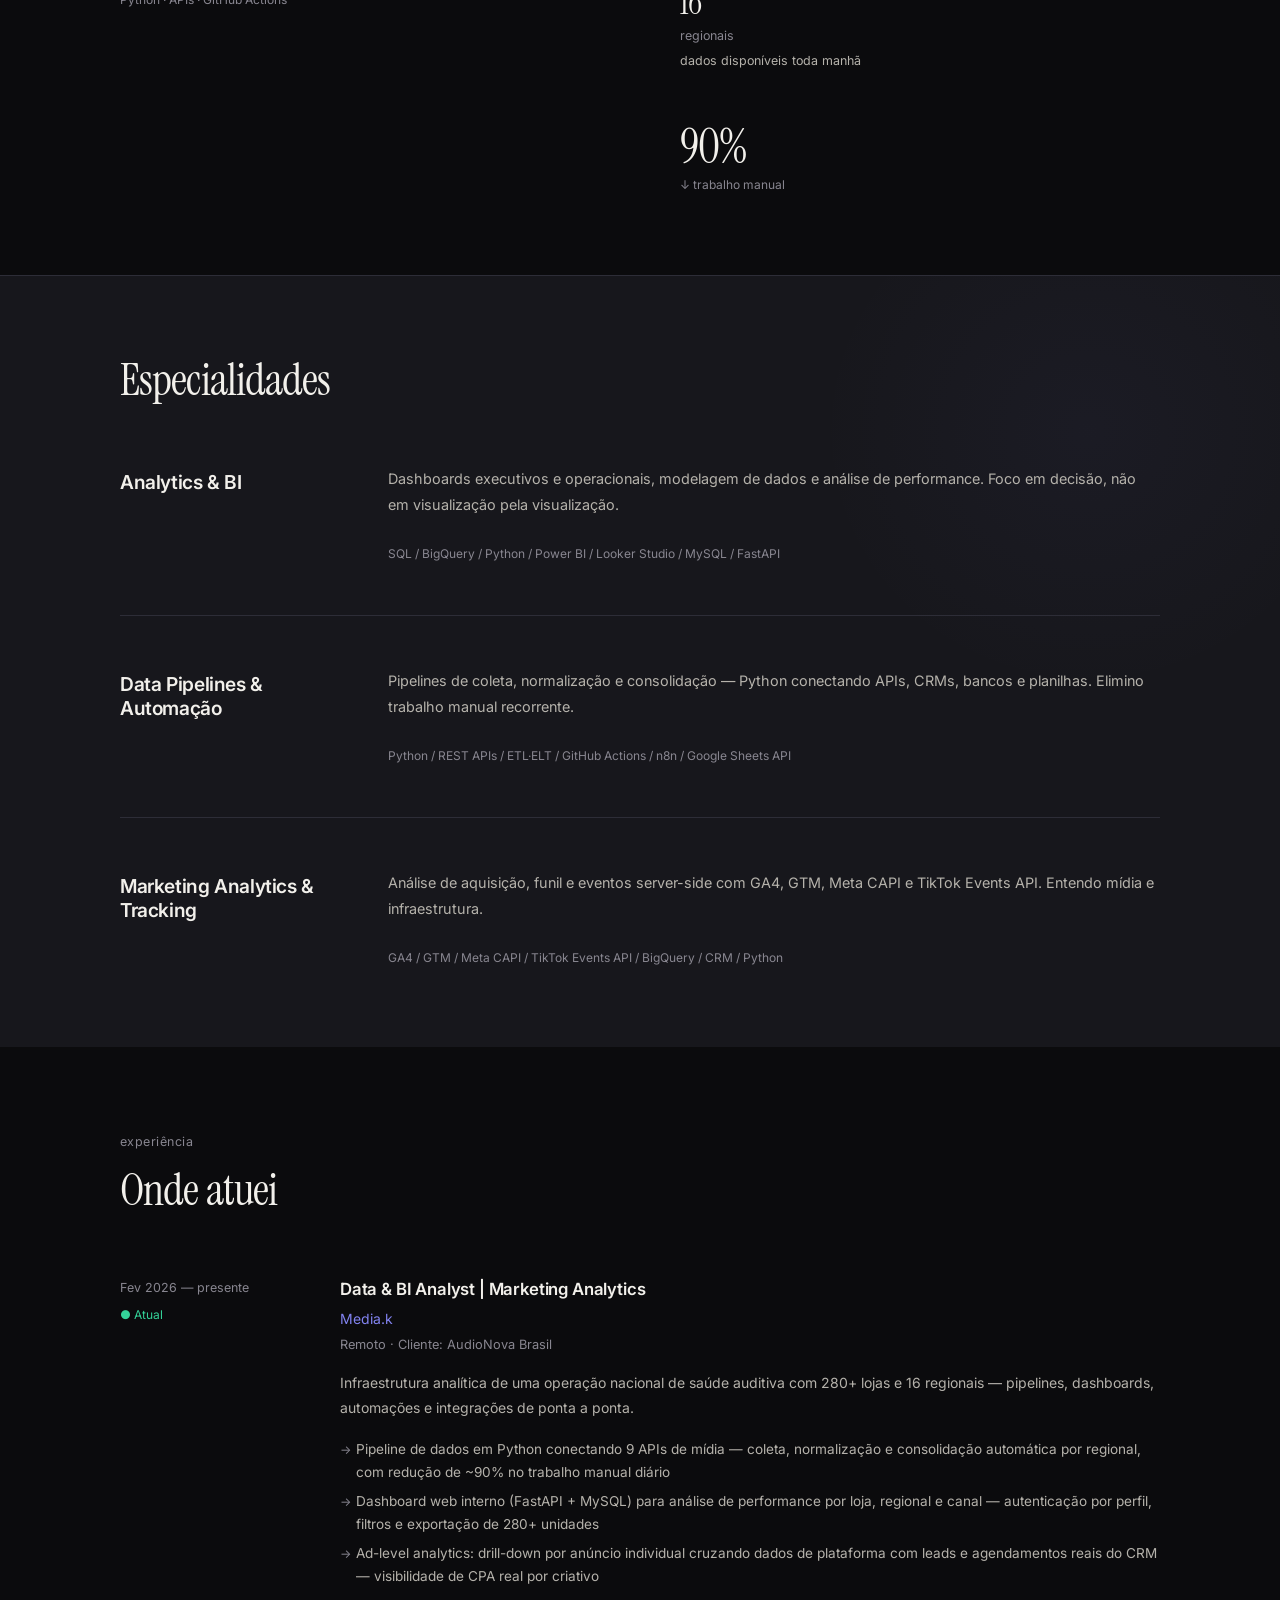
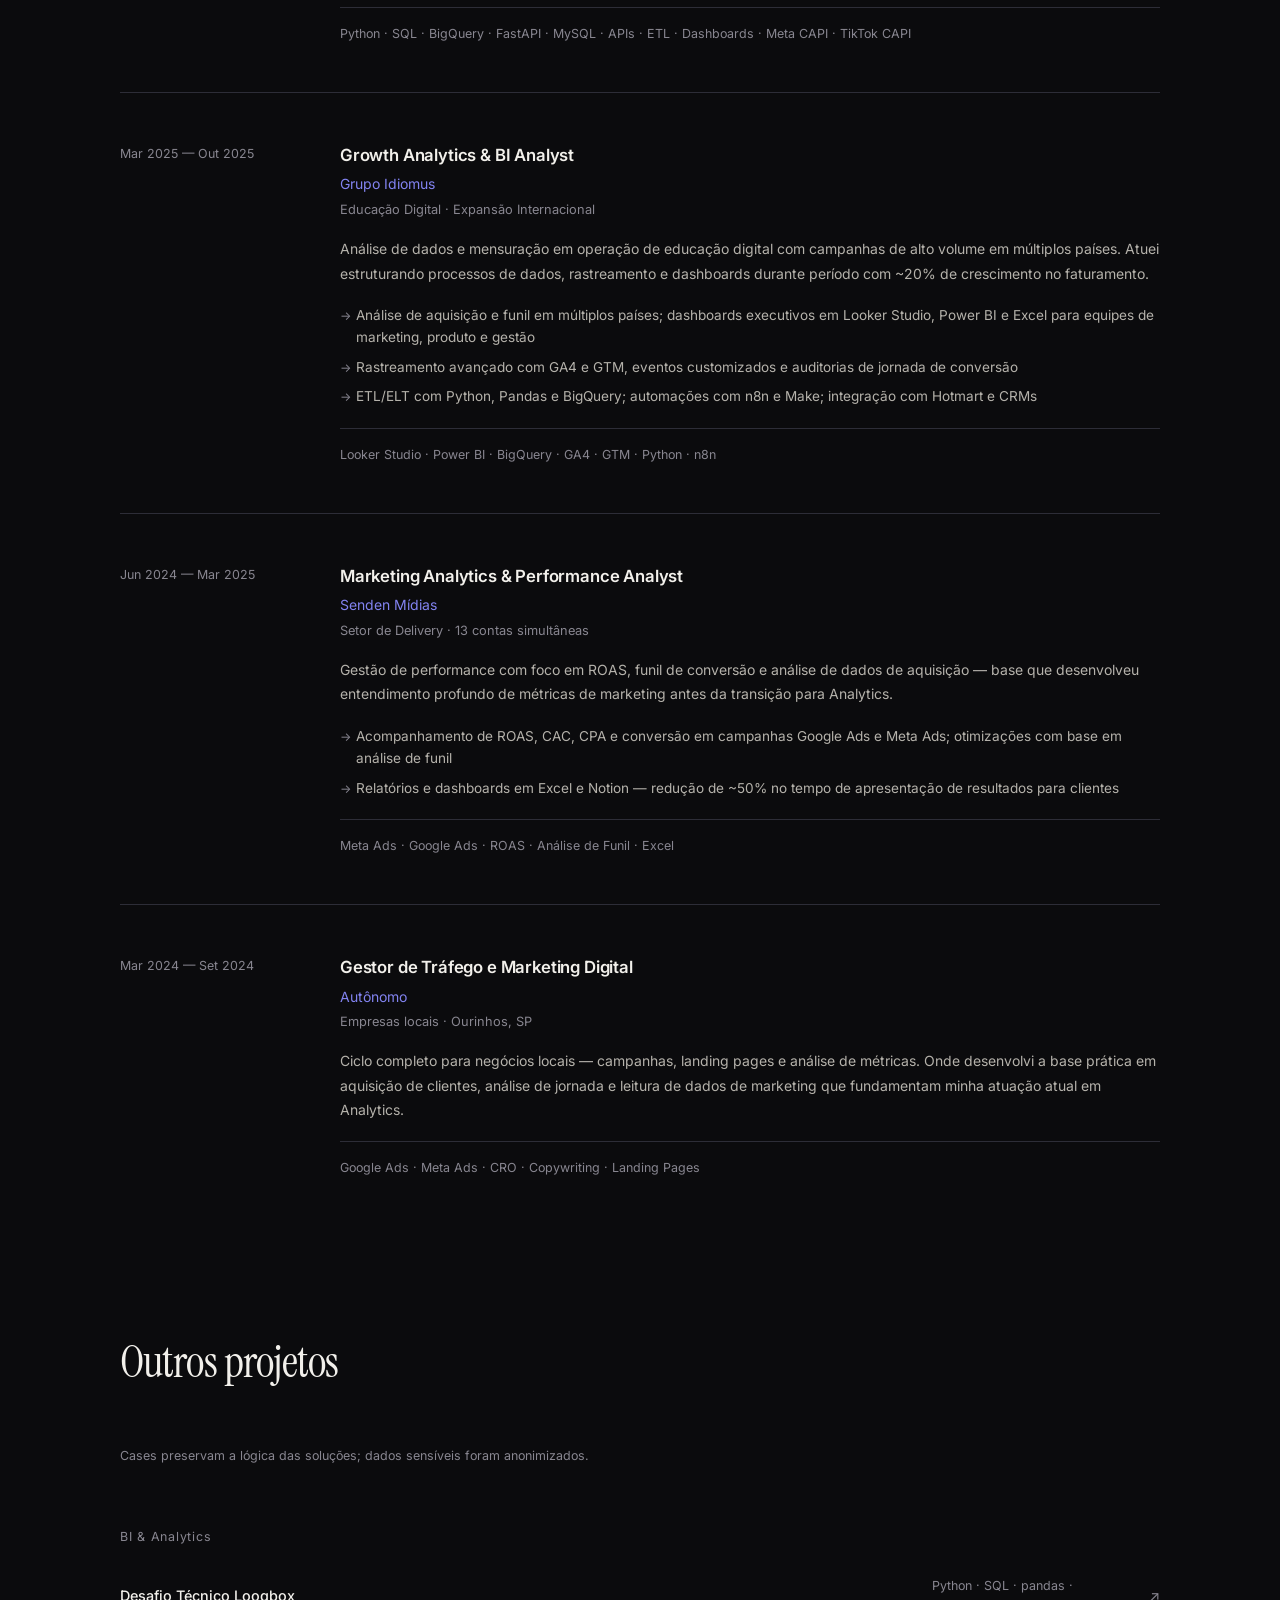
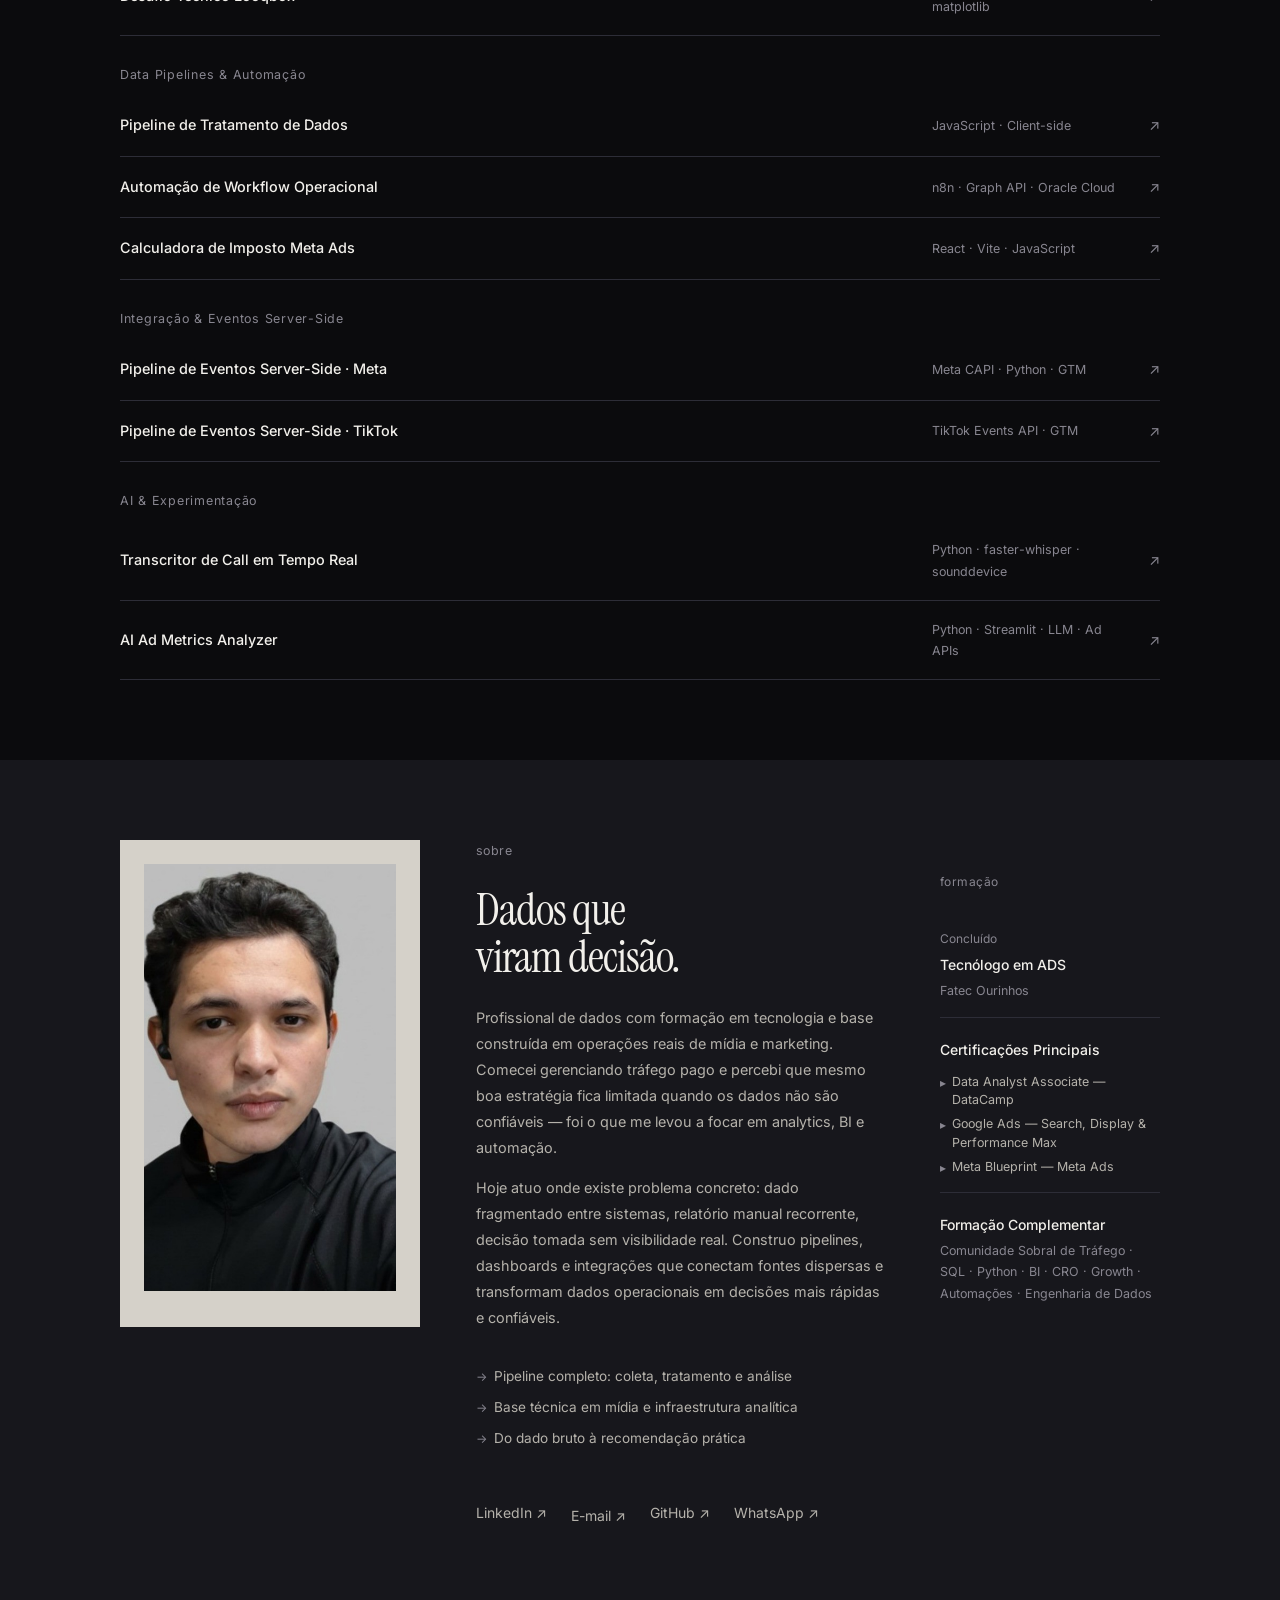
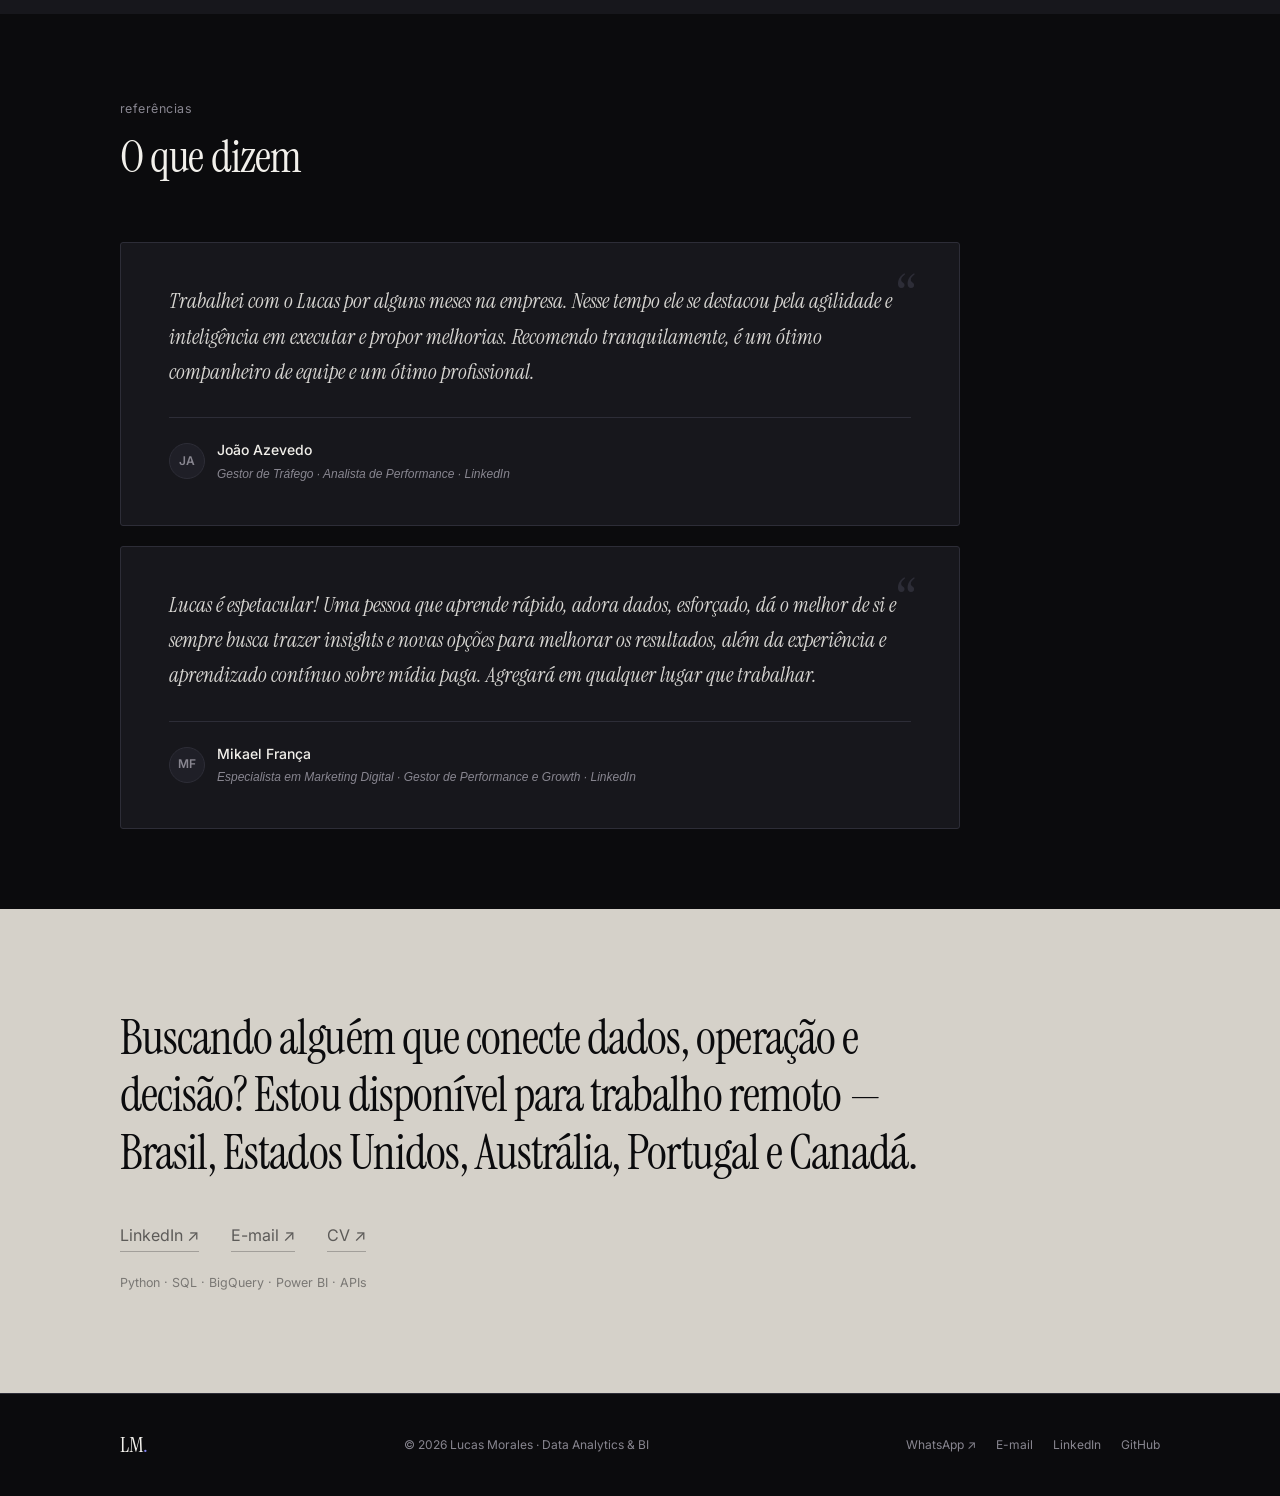
==== commit c59ec3bf: "Design: escala de espaçamento, stage CTA+foto, itálico, contadores, live badge, atmosfera" ====
--- a/index.html
+++ b/index.html
@@ -104,7 +104,7 @@
       <p class="hero-avail" data-i18n="hero_availability">Aberto a oportunidades · Ourinhos, SP</p>
       <h1 class="hero-title">
         <span>Lucas</span>
-        <span>Morales</span>
+        <span><em>Morales</em></span>
       </h1>
       <p class="hero-role">Data Analytics &amp; BI</p>
       <p class="hero-desc" data-i18n="hero_tagline">Construo pipelines, dashboards e automações que conectam mídia, CRM e dados operacionais a decisões de negócio.</p>
@@ -162,7 +162,7 @@
           </div>
           <div class="case-ed-actions">
             <button class="proj-btn-case ce-btn" data-i18n="p_case">Ver Case ↗</button>
-            <a href="assets/demos/store-analytics.html" target="_blank" rel="noopener" class="ce-link">Demo ↗</a>
+            <a href="assets/demos/store-analytics.html" target="_blank" rel="noopener" class="ce-link ce-link--live"><span class="live-dot" aria-hidden="true"></span>Demo ↗</a>
           </div>
           <p class="case-ed-stack">FastAPI · MySQL · SQL · Auth</p>
         </div>
@@ -188,7 +188,7 @@
       </div>
       <div class="case-ed-actions">
         <button class="proj-btn-case ce-btn" data-i18n="p_case">Ver Case ↗</button>
-        <a href="assets/demos/ad-analytics.html" target="_blank" rel="noopener" class="ce-link">Demo ↗</a>
+        <a href="assets/demos/ad-analytics.html" target="_blank" rel="noopener" class="ce-link ce-link--live"><span class="live-dot" aria-hidden="true"></span>Demo ↗</a>
       </div>
       <p class="case-ed-stack">Python · SQL · FastAPI · MySQL</p>
     </div>
--- a/css/style.css
+++ b/css/style.css
@@ -30,6 +30,16 @@
   --z-modal:   200;
   --z-toast:   300;
   --z-grain:    10;
+
+  /* Spacing scale */
+  --sp-1:  8px;
+  --sp-2: 16px;
+  --sp-3: 24px;
+  --sp-4: 40px;
+  --sp-5: 56px;
+  --sp-6: 80px;
+  --sp-7: 100px;
+  --sp-8: 120px;
 }
 
 html { scroll-behavior: smooth; font-size: 16px; }
@@ -50,7 +60,7 @@
   inset: 0;
   background-image: url("data:image/svg+xml,%3Csvg xmlns='http://www.w3.org/2000/svg' width='300' height='300'%3E%3Cfilter id='n'%3E%3CfeTurbulence type='fractalNoise' baseFrequency='0.75' numOctaves='4' stitchTiles='stitch'/%3E%3C/filter%3E%3Crect width='300' height='300' filter='url(%23n)' opacity='1'/%3E%3C/svg%3E");
   background-size: 200px 200px;
-  opacity: 0.018;
+  opacity: 0.024;
   pointer-events: none;
   z-index: var(--z-grain);
 }
@@ -111,7 +121,7 @@
   padding: 0 40px;
 }
 
-section { padding: 100px 0; }
+section { padding: var(--sp-6) 0; }
 
 /* Scroll anchor offset for fixed navbar */
 #cases-destaque, #capabilities, #experience, #project-index, #about, #testimonials, #cta-section {
@@ -315,12 +325,17 @@
   font-size: clamp(16rem, 32vw, 28rem);
   line-height: 0.75;
   color: var(--text);
-  opacity: 0.025;
+  opacity: 0;
   pointer-events: none;
   user-select: none;
   z-index: 0;
   letter-spacing: -0.03em;
   font-weight: 400;
+  animation: lmFadeIn 2s var(--ease) 0.8s both;
+}
+@keyframes lmFadeIn {
+  from { opacity: 0; }
+  to   { opacity: 0.042; }
 }
 
 .hero-inner {
@@ -459,10 +474,14 @@
   color: var(--text);
   border-bottom: 1px solid var(--text);
   padding: 4px 0 1px;
-  transition: color var(--t), border-color var(--t);
+  transition: color var(--t), border-color var(--t), transform .28s cubic-bezier(.34,1.56,.64,1);
   display: inline-block;
 }
-.hero-cta-primary:hover { color: var(--accent); border-color: var(--accent); }
+.hero-cta-primary:hover {
+  color: var(--accent);
+  border-color: var(--accent);
+  transform: translateX(5px);
+}
 .hero-cta-secondary {
   font-size: .9rem;
   color: var(--muted);
@@ -480,7 +499,7 @@
 /* ====================================================
    FEATURED CASES
 ==================================================== */
-#cases-destaque { background: var(--bg); padding: 100px 0 0; }
+#cases-destaque { background: var(--bg); padding: var(--sp-6) 0 0; }
 
 /* All case-ed share this base */
 .case-ed {
@@ -573,6 +592,25 @@
   transition: color var(--t);
 }
 .ce-link:hover { color: var(--text); }
+
+/* Live demo indicator */
+.ce-link--live {
+  display: inline-flex;
+  align-items: center;
+  gap: 7px;
+}
+.live-dot {
+  width: 5px;
+  height: 5px;
+  border-radius: 50%;
+  background: #34d399;
+  flex-shrink: 0;
+  animation: livePulse 2.5s ease-in-out infinite;
+}
+@keyframes livePulse {
+  0%, 100% { opacity: 1; transform: scale(1); }
+  50%       { opacity: 0.35; transform: scale(0.75); }
+}
 
 .case-ed-stack {
   font-size: .75rem;
@@ -791,6 +829,20 @@
 ==================================================== */
 #capabilities { background: var(--surface); padding: 80px 0; }
 
+#capabilities { position: relative; overflow: hidden; }
+#capabilities::before {
+  content: '';
+  position: absolute;
+  top: -20%;
+  right: -10%;
+  width: 50%;
+  height: 80%;
+  background: radial-gradient(ellipse at center, rgba(130,131,240,.04) 0%, transparent 60%);
+  pointer-events: none;
+  z-index: 0;
+}
+#capabilities .container { position: relative; z-index: 1; }
+
 .cap-list { display: flex; flex-direction: column; }
 
 .cap-row {
@@ -803,6 +855,10 @@
 }
 .cap-row:first-child { border-top: none; padding-top: 0; }
 .cap-row:last-child { padding-bottom: 0; }
+
+/* Staggered reveal for capability rows */
+.cap-list .cap-row:nth-child(2)[data-reveal] { transition-delay: 90ms; }
+.cap-list .cap-row:nth-child(3)[data-reveal] { transition-delay: 180ms; }
 
 .cap-row-head { padding-top: 4px; }
 
@@ -1021,12 +1077,16 @@
   gap: 56px;
   align-items: start;
 }
+.about-photo-col {
+  background: var(--stage);
+  padding: 24px 24px 36px;
+}
 .about-photo {
   width: 100%;
   aspect-ratio: 3/4;
   object-fit: cover;
   object-position: center top;
-  border: 1px solid var(--line);
+  border: none;
   border-radius: 0;
   display: block;
 }
@@ -1178,7 +1238,7 @@
   opacity: .88;
   line-height: 1.7;
   margin-bottom: 28px;
-  font-style: normal;
+  font-style: italic;
 }
 .testimonial-author {
   display: flex;
@@ -1204,18 +1264,21 @@
 }
 .testimonial-author-info { display: flex; flex-direction: column; gap: 2px; }
 .testimonial-name { font-size: .875rem; font-weight: 500; color: var(--text); }
-.testimonial-role { font-size: .75rem; color: var(--subtle); }
+.testimonial-role { font-size: .75rem; color: var(--subtle); font-style: italic; }
 
 /* ====================================================
    CTA
 ==================================================== */
 #cta-section {
-  background: var(--bg);
-  padding: 120px 0;
-  border-top: 1px solid var(--line);
+  background: var(--stage);
+  padding: var(--sp-7) 0;
+  border-top: none;
+  position: relative;
 }
 .cta-editorial {
   max-width: 800px;
+  position: relative;
+  z-index: 1;
 }
 .cta-title {
   font-family: var(--serif);
@@ -1224,6 +1287,7 @@
   letter-spacing: -0.02em;
   line-height: 1.2;
   margin-bottom: 40px;
+  color: var(--bg);
 }
 .cta-links {
   display: flex;
@@ -1233,15 +1297,15 @@
 }
 .cta-link {
   font-size: 1rem;
-  color: var(--muted);
-  border-bottom: 1px solid var(--subtle);
+  color: rgba(11,11,13,.6);
+  border-bottom: 1px solid rgba(11,11,13,.25);
   padding-bottom: 2px;
   transition: color var(--t), border-color var(--t);
 }
-.cta-link:hover { color: var(--text); border-color: var(--text); }
+.cta-link:hover { color: var(--bg); border-color: var(--bg); }
 .cta-stack {
   font-size: .78rem;
-  color: var(--subtle);
+  color: rgba(11,11,13,.45);
 }
 
 /* ====================================================
@@ -1507,6 +1571,7 @@
 /* ---- Compact Desktop (≤ 1199px) ---- */
 @media (max-width: 1199px) {
   .about-grid { grid-template-columns: 240px 1fr 200px; gap: 40px; }
+  .about-photo-col { padding: 20px 20px 28px; }
   .case-split-body { padding: 64px 44px; }
 }
 
@@ -1550,7 +1615,7 @@
     grid-template-rows: auto auto;
     gap: 28px 44px;
   }
-  .about-photo-col { grid-row: 1 / span 2; grid-column: 1; }
+  .about-photo-col { grid-row: 1 / span 2; grid-column: 1; padding: 16px 16px 24px; }
   .about-main { grid-column: 2; grid-row: 1; }
   .about-edu-col { grid-column: 2; grid-row: 2; order: unset; }
   .about-edu-col .edu-editorial { padding-top: 0; }
@@ -1607,7 +1672,8 @@
   .about-photo-col { grid-row: auto; grid-column: auto; }
   .about-main     { grid-column: auto; grid-row: auto; }
   .about-edu-col  { grid-column: auto; grid-row: auto; }
-  .about-photo { width: min(72vw, 260px); max-width: unset; aspect-ratio: 3/4; }
+  .about-photo { width: 100%; max-width: unset; aspect-ratio: 3/4; }
+  .about-photo-col { padding: 16px 16px 24px; width: min(72vw, 260px); }
 
   /* Cases */
   .case-ed { padding: 52px 0; }
@@ -1666,7 +1732,8 @@
   .hero-title { font-size: clamp(2.4rem, 13vw, 3.8rem); line-height: 0.93; }
   .case-ed-title { font-size: clamp(1.8rem, 10vw, 3rem); }
   .case-ed--full .case-ed-img-wrap { padding: 14px 14px 0; }
-  .about-photo { width: min(76vw, 240px); }
+  .about-photo-col { width: min(76vw, 240px); }
+  .about-photo { width: 100%; }
 }
 
 /* ---- Landscape mobile (height ≤ 500px) ---- */
@@ -1687,5 +1754,7 @@
   html { scroll-behavior: auto; }
   [data-reveal] { opacity: 1 !important; transform: none !important; }
   [data-clip-reveal] { opacity: 1 !important; transform: none !important; transition: none !important; }
-  .hero-avail, .hero-title span, .hero-role, .hero-desc, .hero-stack-line, .hero-foot { animation: none !important; }
-}
+  .hero-avail, .hero-title span, .hero-role, .hero-desc, .hero-stack-line, .hero-foot, .hero-bg-text { animation: none !important; }
+  .hero-bg-text { opacity: 0.042 !important; }
+  .live-dot { animation: none !important; }
+}
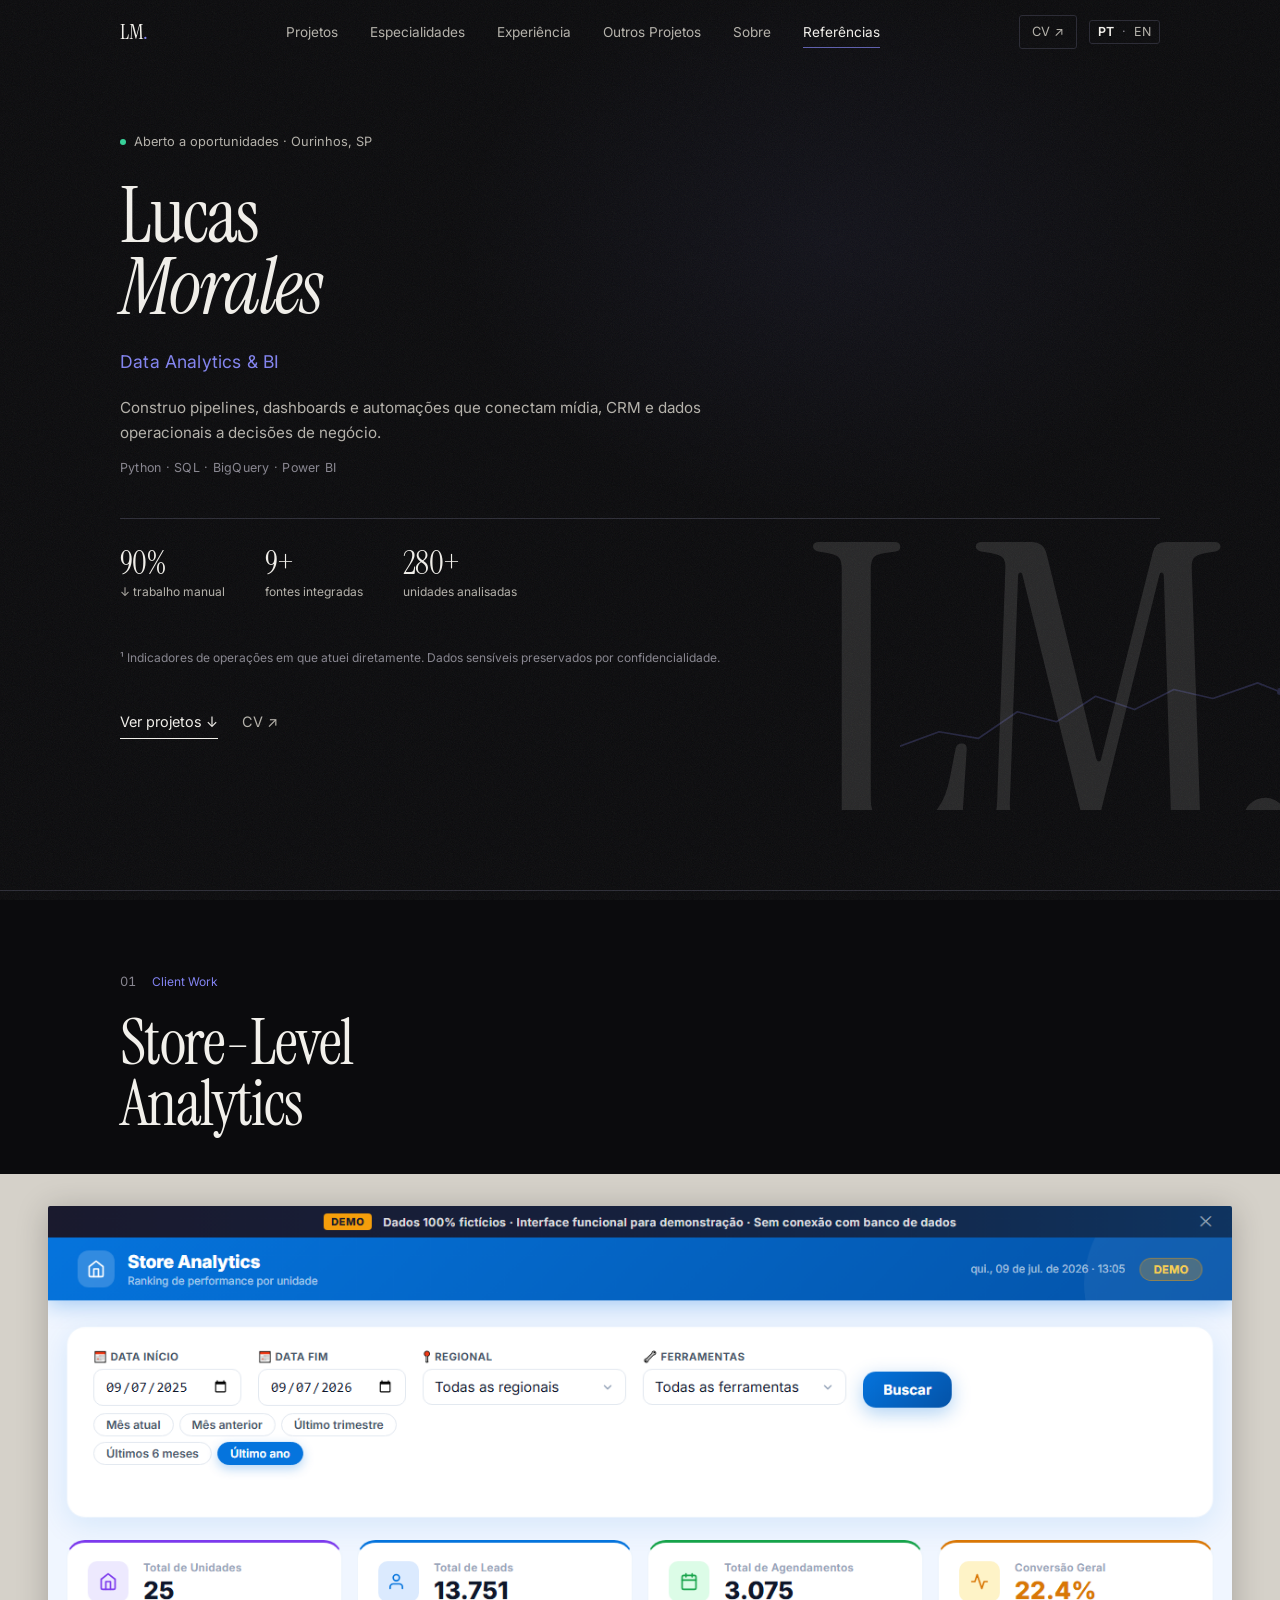
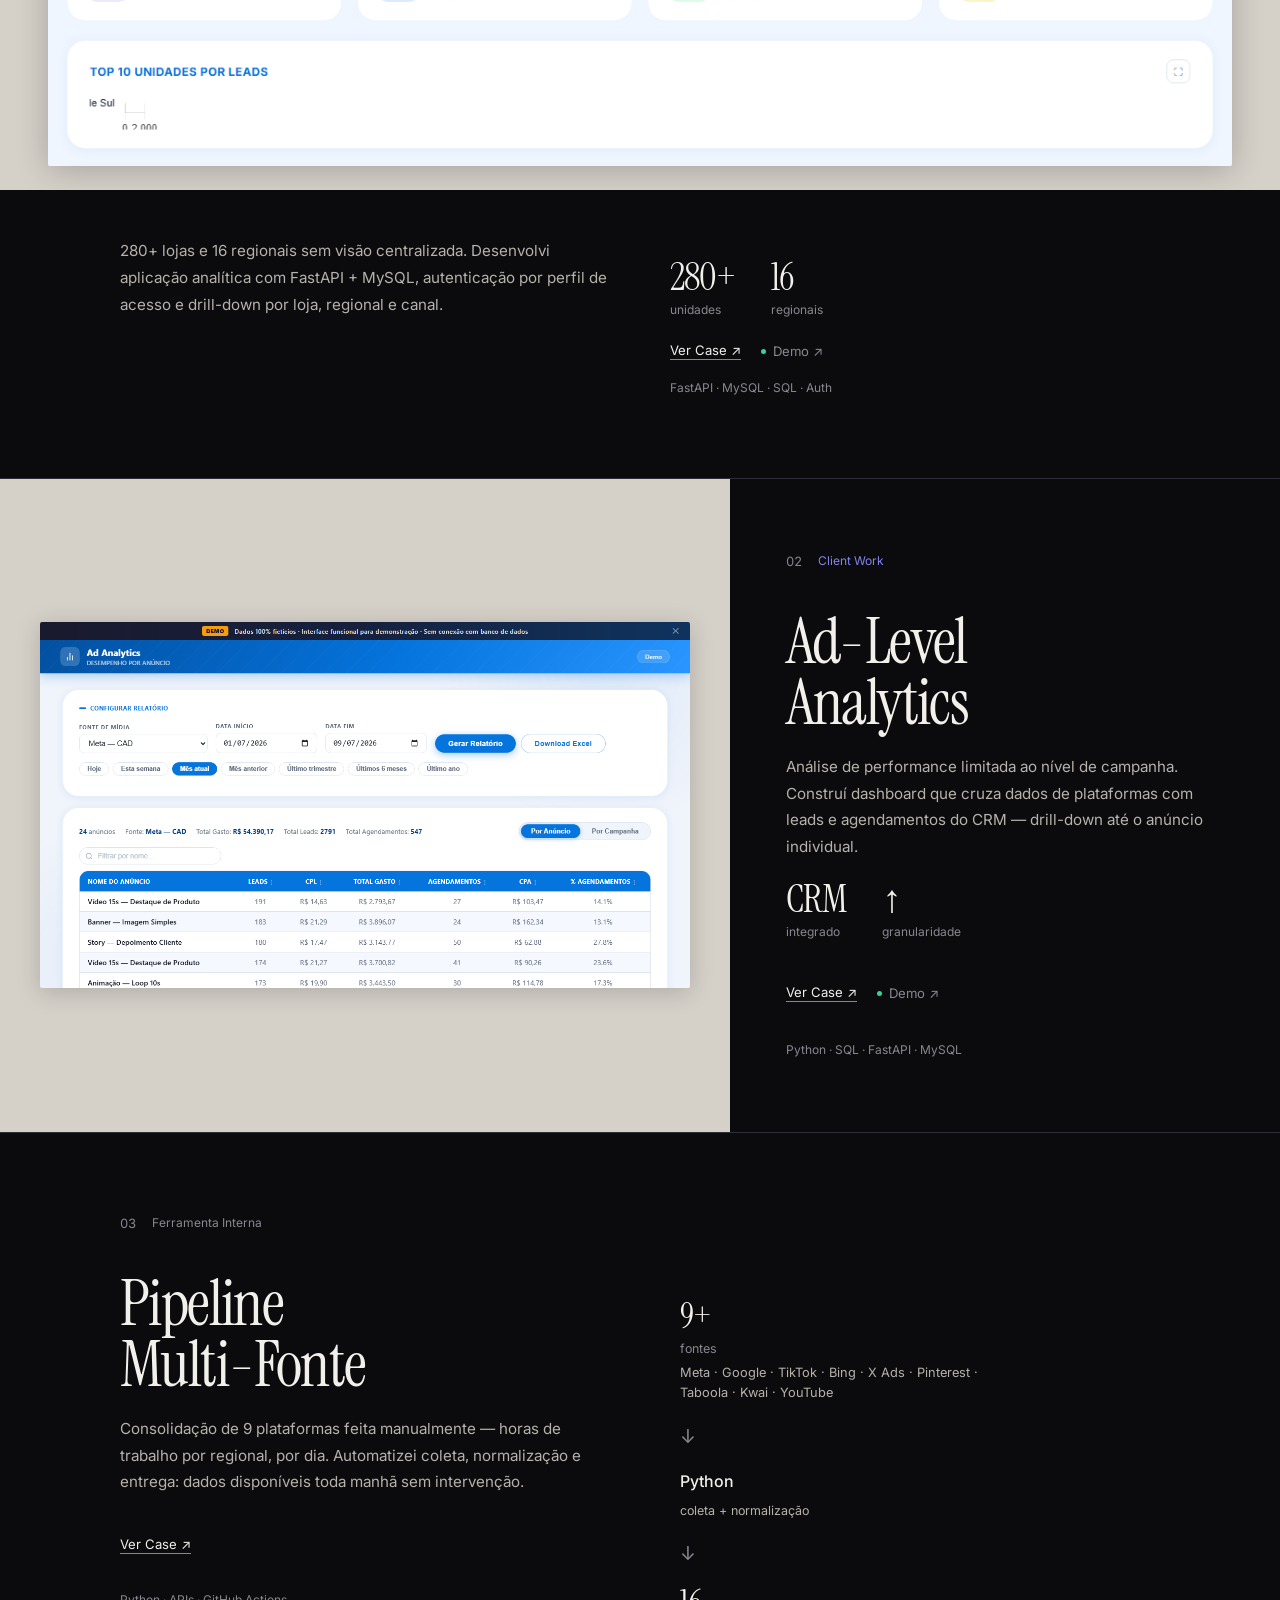
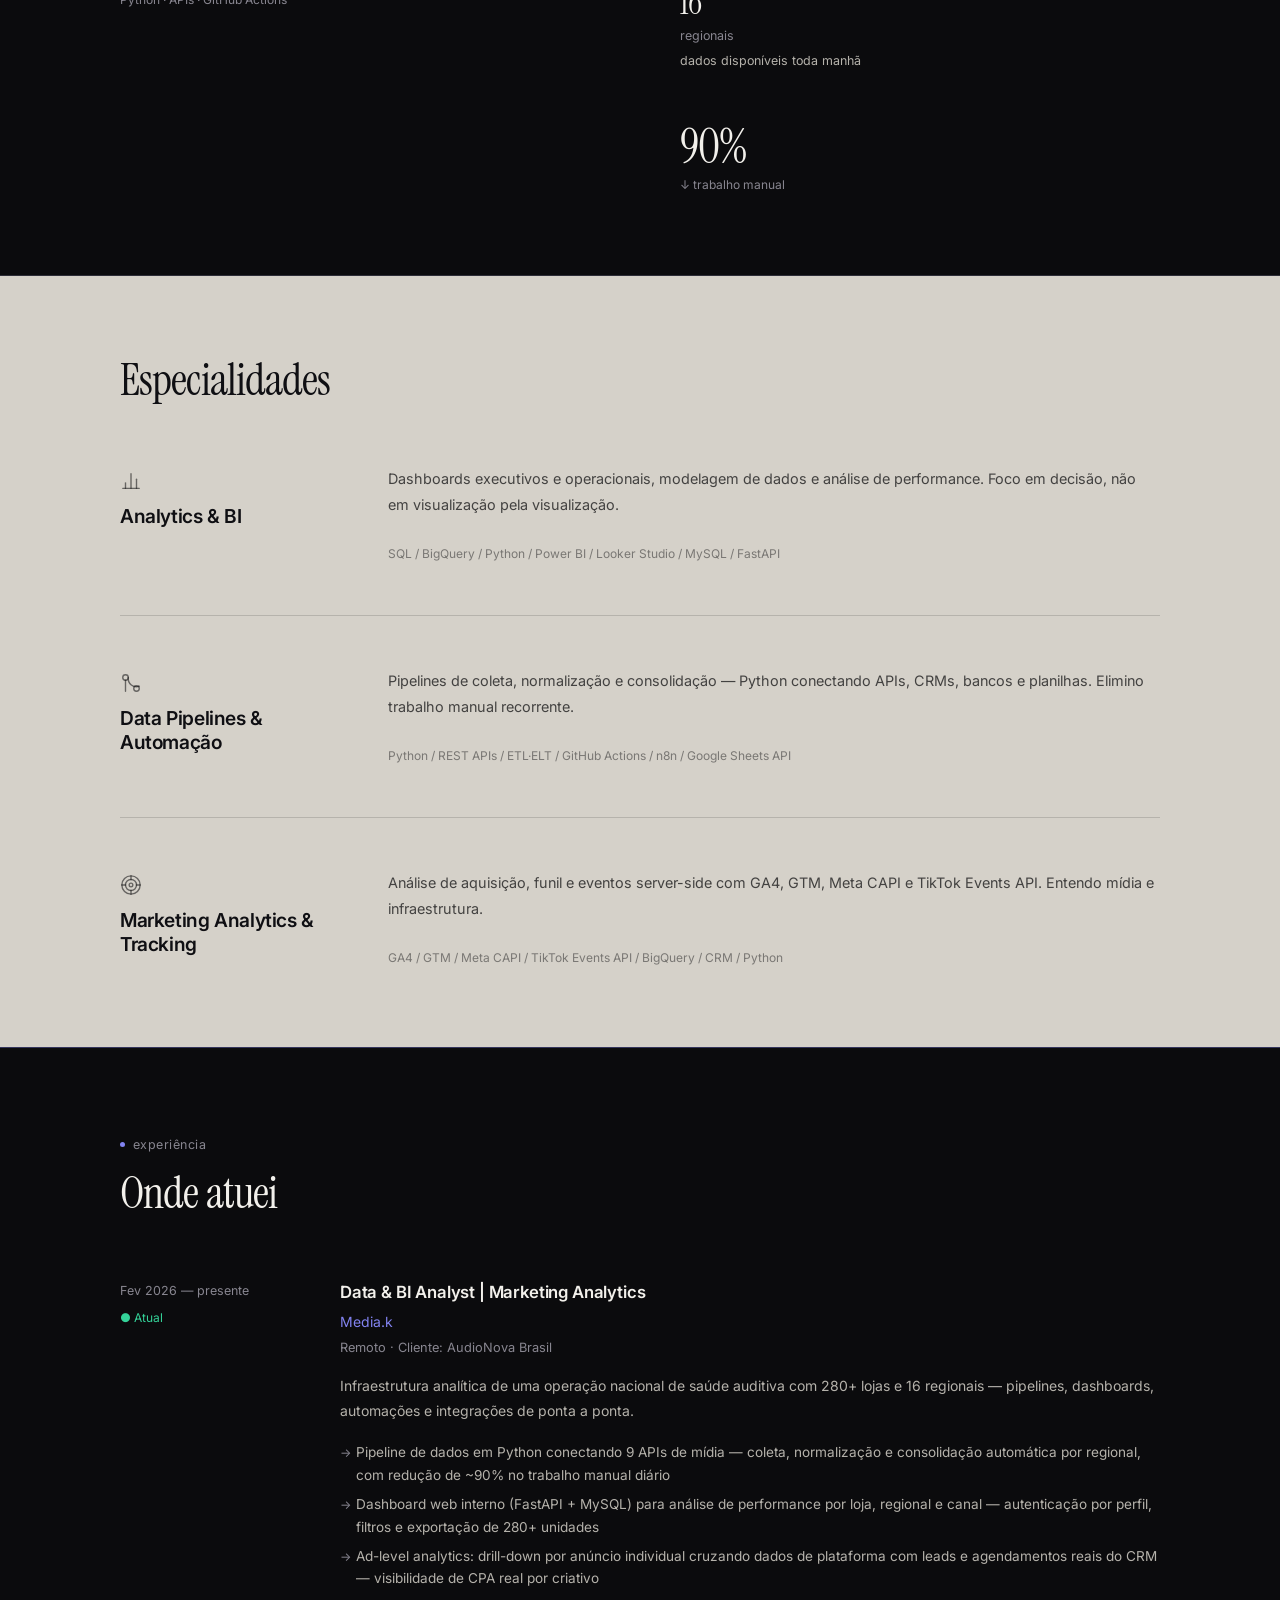
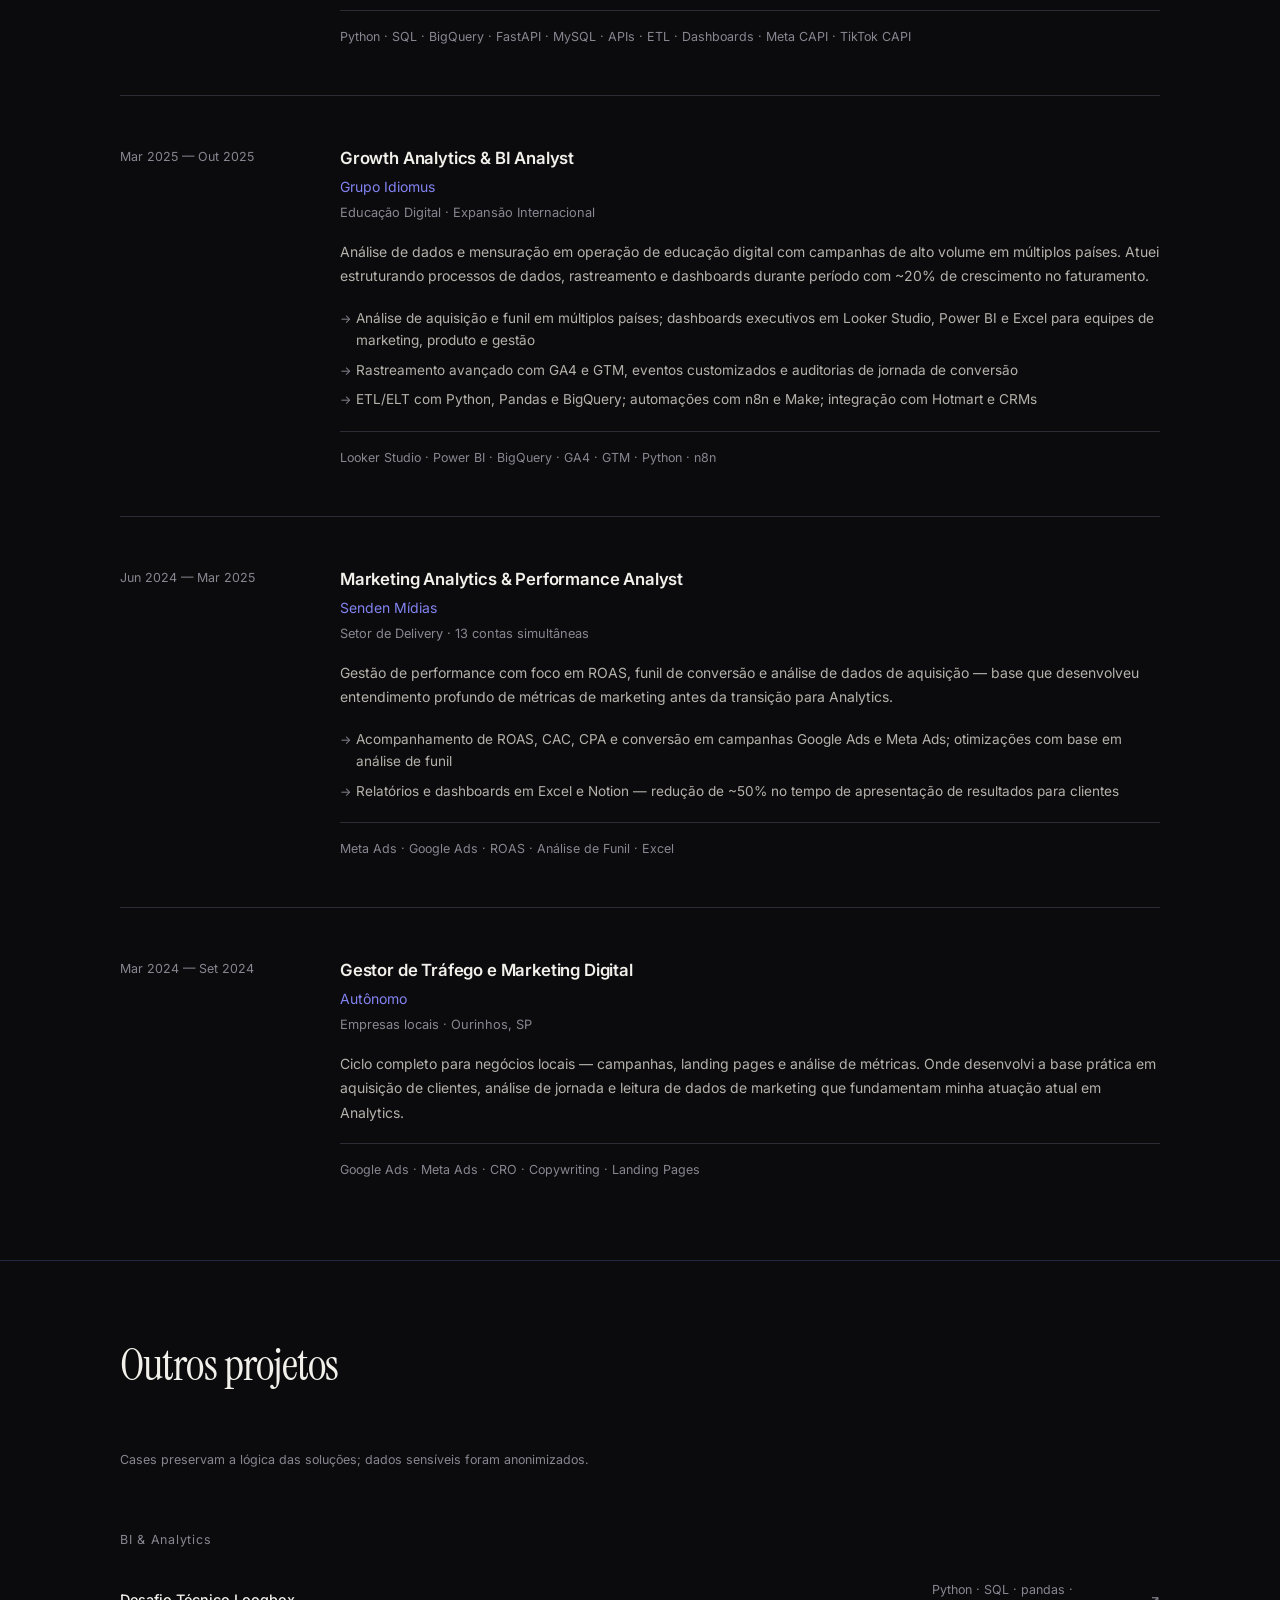
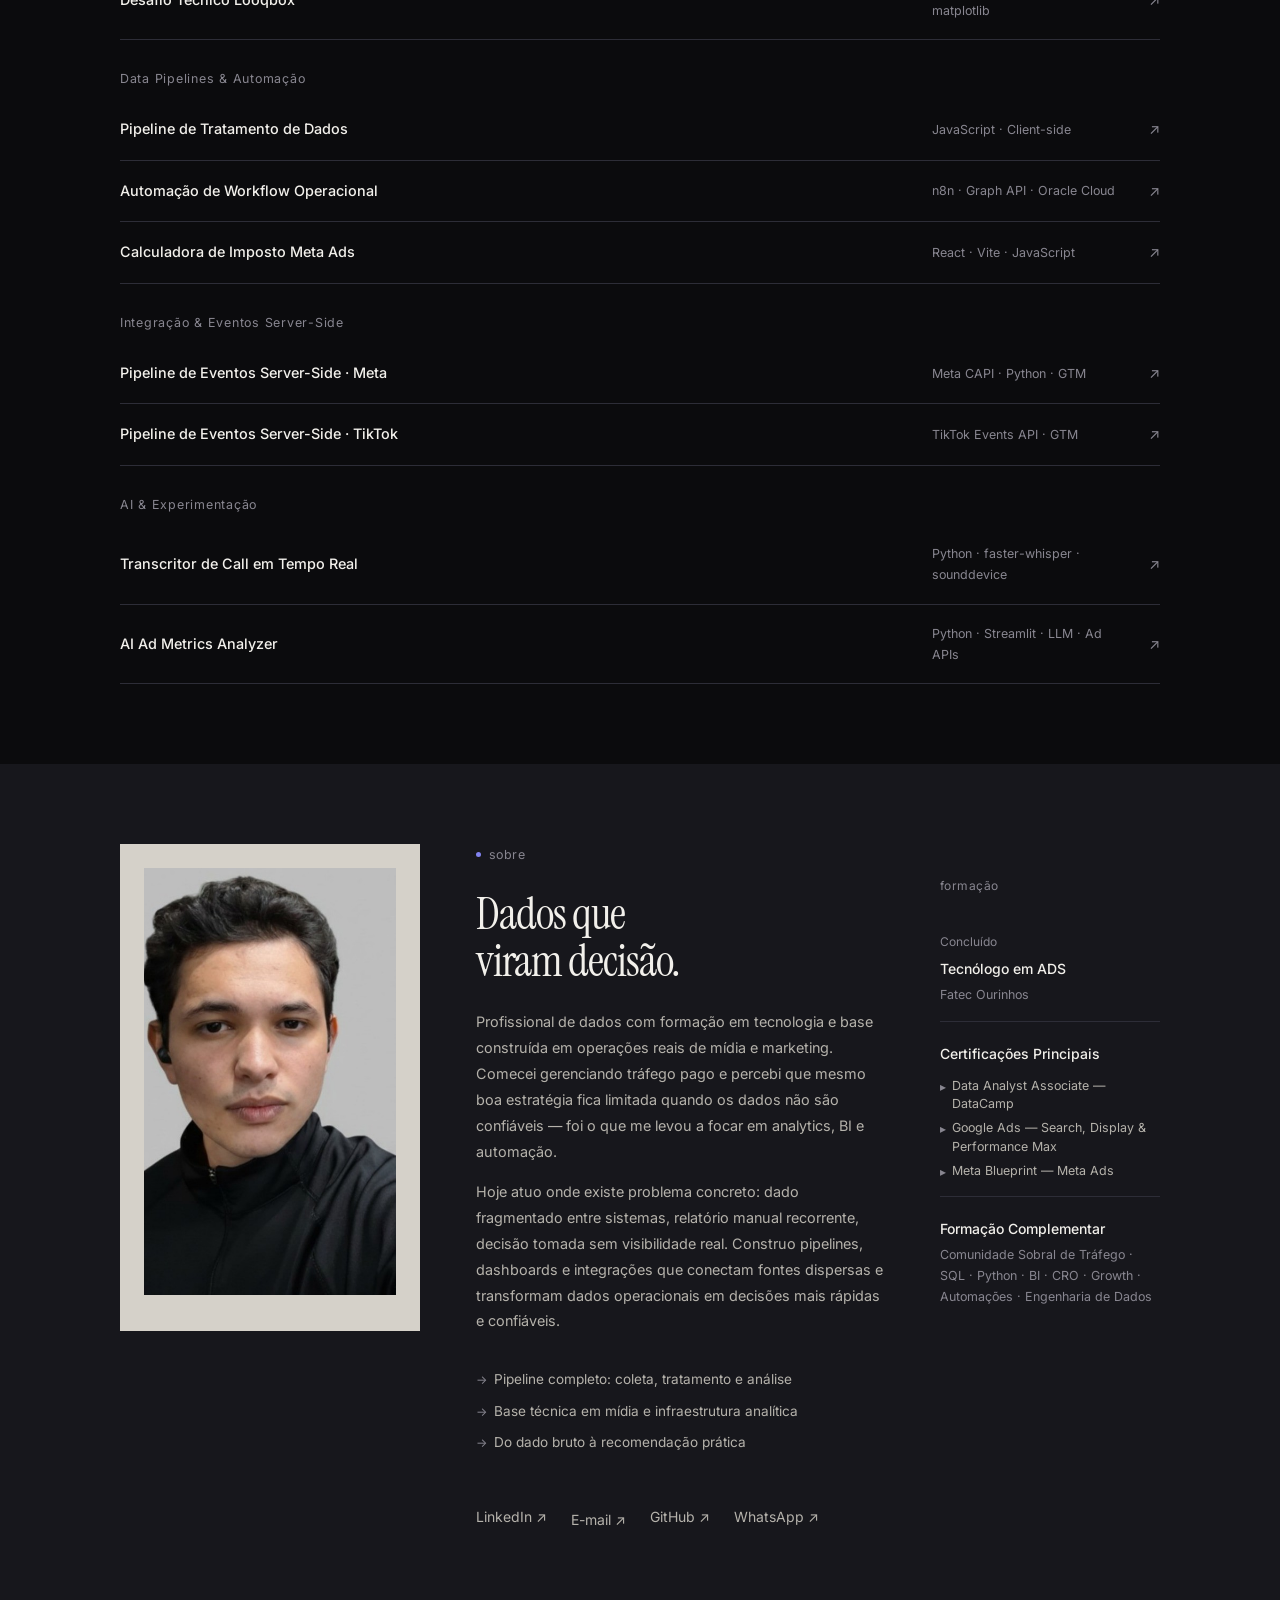
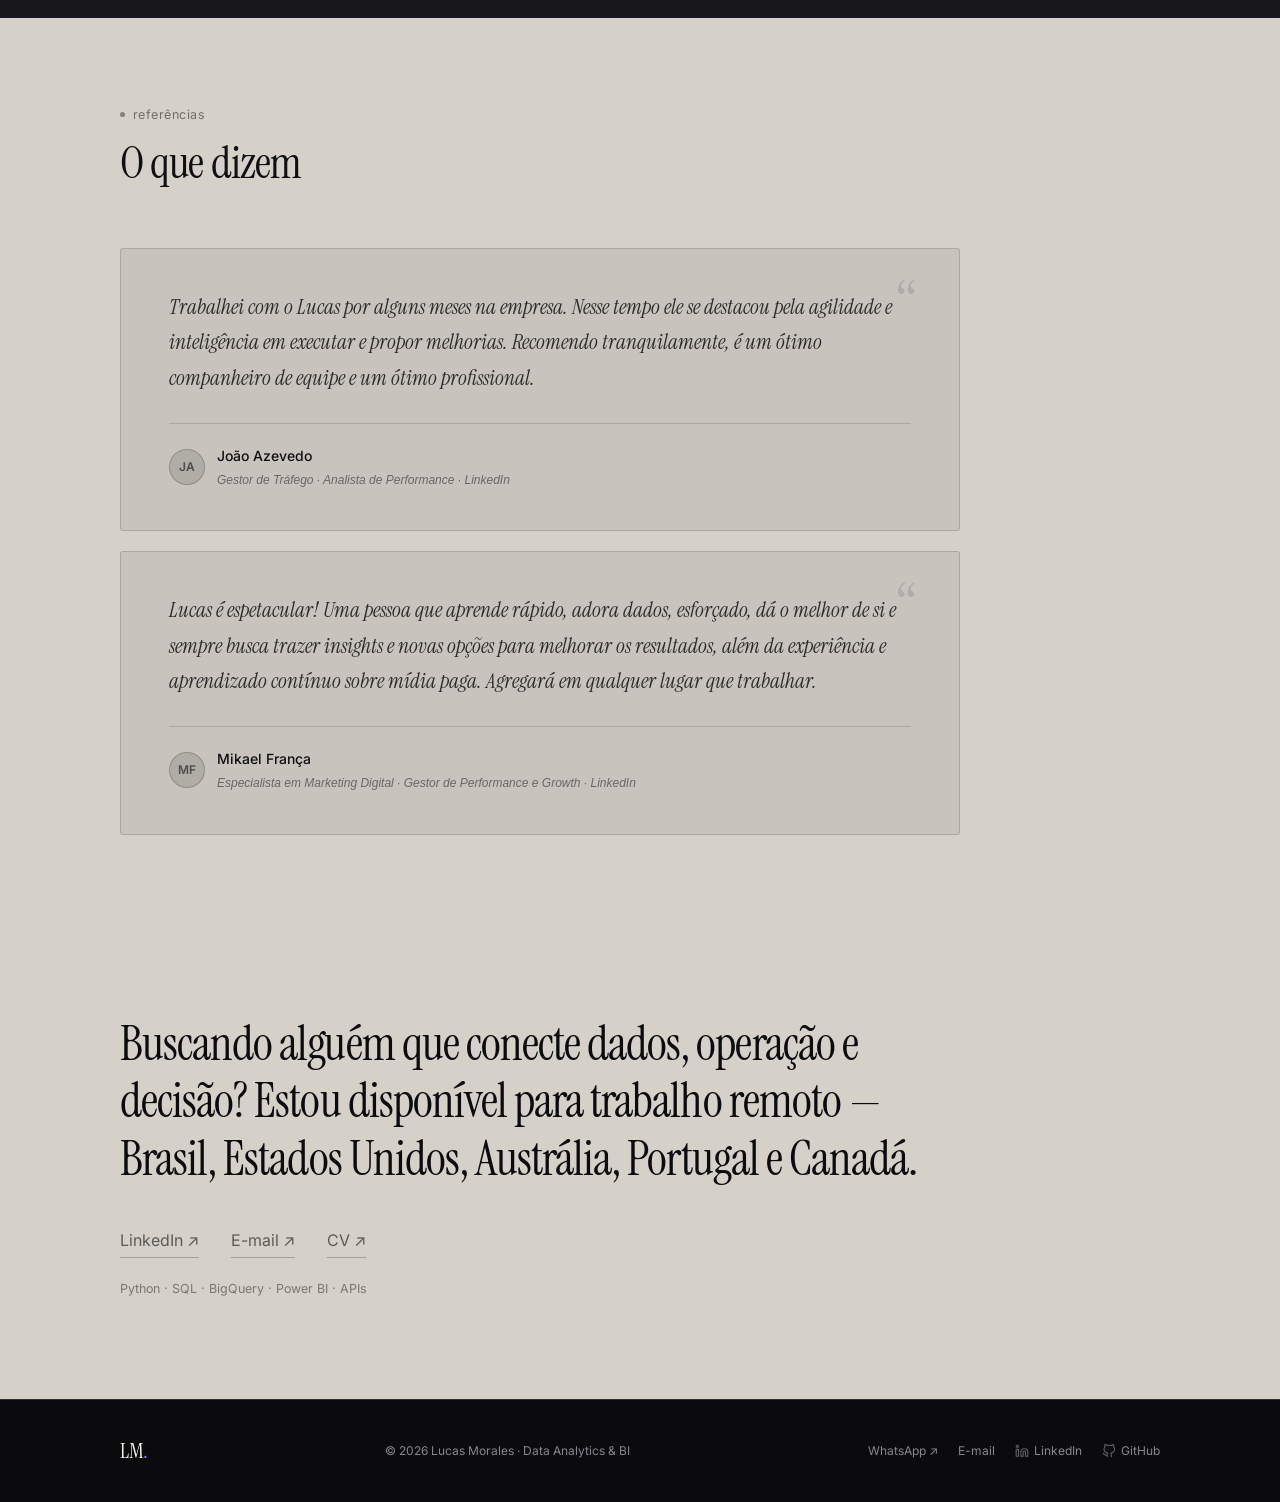
==== commit 678185c7: "Fix P0 bugs (reveal, counters) + visual pass 2 (stage, icons, sparkline) P0 — Reveal: forceRevealInV" ====
--- a/index.html
+++ b/index.html
@@ -100,6 +100,10 @@
   ========================================================= -->
   <section id="hero">
     <div class="hero-bg-text" aria-hidden="true">LM.</div>
+    <svg class="hero-sparkline" aria-hidden="true" viewBox="0 0 340 72" preserveAspectRatio="none" xmlns="http://www.w3.org/2000/svg">
+      <polyline class="sparkline-path" points="0,65 35,52 70,58 105,34 140,43 175,20 210,32 245,14 280,22 320,8 340,16"/>
+      <circle class="sparkline-dot" cx="340" cy="16" r="3"/>
+    </svg>
     <div class="hero-inner">
       <p class="hero-avail" data-i18n="hero_availability">Aberto a oportunidades · Ourinhos, SP</p>
       <h1 class="hero-title">
@@ -112,15 +116,15 @@
       <div class="hero-foot">
         <div class="hero-metrics">
           <div class="hm-item">
-            <span class="hm-val">90%</span>
+            <span class="hm-val" data-count-to="90" data-suffix="%">90%</span>
             <span class="hm-lbl" data-i18n="hm_manual">↓ trabalho manual</span>
           </div>
           <div class="hm-item">
-            <span class="hm-val">9+</span>
+            <span class="hm-val" data-count-to="9" data-suffix="+">9+</span>
             <span class="hm-lbl" data-i18n="hm_sources">fontes integradas</span>
           </div>
           <div class="hm-item">
-            <span class="hm-val">280+</span>
+            <span class="hm-val" data-count-to="280" data-suffix="+">280+</span>
             <span class="hm-lbl" data-i18n="hm_units">unidades analisadas</span>
           </div>
           <p class="hm-note" data-i18n="hero_stats_context">¹ Indicadores de operações em que atuei diretamente.</p>
@@ -157,8 +161,8 @@
         </div>
         <div class="case-ed-meta-col">
           <div class="case-ed-numbers">
-            <div class="ce-num-item"><span class="ce-val">280+</span><span class="ce-lbl" data-i18n="cd_lbl_units">unidades</span></div>
-            <div class="ce-num-item"><span class="ce-val">16</span><span class="ce-lbl" data-i18n="cd_lbl_regions">regionais</span></div>
+            <div class="ce-num-item"><span class="ce-val" data-count-to="280" data-suffix="+">280+</span><span class="ce-lbl" data-i18n="cd_lbl_units">unidades</span></div>
+            <div class="ce-num-item"><span class="ce-val" data-count-to="16">16</span><span class="ce-lbl" data-i18n="cd_lbl_regions">regionais</span></div>
           </div>
           <div class="case-ed-actions">
             <button class="proj-btn-case ce-btn" data-i18n="p_case">Ver Case ↗</button>
@@ -213,7 +217,7 @@
         <div class="case-text-right">
           <div class="case-pipeline-text">
             <div class="cpt-block">
-              <span class="cpt-val">9+</span>
+              <span class="cpt-val" data-count-to="9" data-suffix="+">9+</span>
               <span class="cpt-lbl" data-i18n="cd_lbl_apis">fontes</span>
               <p class="cpt-detail">Meta · Google · TikTok · Bing · X Ads · Pinterest · Taboola · Kwai · YouTube</p>
             </div>
@@ -224,12 +228,12 @@
             </div>
             <span class="cpt-arrow">↓</span>
             <div class="cpt-block">
-              <span class="cpt-val">16</span>
+              <span class="cpt-val" data-count-to="16">16</span>
               <span class="cpt-lbl" data-i18n="cd_lbl_regions">regionais</span>
               <span class="cpt-sub" data-i18n="cd_lbl_delivery">dados disponíveis toda manhã</span>
             </div>
           </div>
-          <div class="case-text-metric"><span class="ctm-val">90%</span><span class="ctm-lbl" data-i18n="cd_lbl_manual">↓ trabalho manual</span></div>
+          <div class="case-text-metric"><span class="ctm-val" data-count-to="90" data-suffix="%">90%</span><span class="ctm-lbl" data-i18n="cd_lbl_manual">↓ trabalho manual</span></div>
         </div>
       </div>
     </div>
@@ -246,6 +250,7 @@
 
         <div class="cap-row" data-reveal>
           <div class="cap-row-head">
+            <svg class="cap-icon" aria-hidden="true" width="22" height="22" viewBox="0 0 24 24" fill="none" stroke="currentColor" stroke-width="1.5" stroke-linecap="round" stroke-linejoin="round"><line x1="18" y1="20" x2="18" y2="10"/><line x1="12" y1="20" x2="12" y2="4"/><line x1="6" y1="20" x2="6" y2="14"/><polyline points="3 20 21 20"/></svg>
             <h3 class="cap-row-title" data-i18n="cap1_title">Analytics &amp; BI</h3>
           </div>
           <div class="cap-row-body">
@@ -256,6 +261,7 @@
 
         <div class="cap-row" data-reveal>
           <div class="cap-row-head">
+            <svg class="cap-icon" aria-hidden="true" width="22" height="22" viewBox="0 0 24 24" fill="none" stroke="currentColor" stroke-width="1.5" stroke-linecap="round" stroke-linejoin="round"><circle cx="18" cy="18" r="3"/><circle cx="6" cy="6" r="3"/><path d="M6 9v12"/><path d="M21 15.5A9 9 0 0 1 9 6"/></svg>
             <h3 class="cap-row-title" data-i18n="cap2_title">Data Pipelines &amp; Automação</h3>
           </div>
           <div class="cap-row-body">
@@ -266,6 +272,7 @@
 
         <div class="cap-row" data-reveal>
           <div class="cap-row-head">
+            <svg class="cap-icon" aria-hidden="true" width="22" height="22" viewBox="0 0 24 24" fill="none" stroke="currentColor" stroke-width="1.5" stroke-linecap="round" stroke-linejoin="round"><circle cx="12" cy="12" r="10"/><circle cx="12" cy="12" r="6"/><circle cx="12" cy="12" r="2"/><line x1="12" y1="2" x2="12" y2="6"/><line x1="12" y1="18" x2="12" y2="22"/><line x1="2" y1="12" x2="6" y2="12"/><line x1="18" y1="12" x2="22" y2="12"/></svg>
             <h3 class="cap-row-title" data-i18n="cap3_title">Marketing Analytics &amp; Tracking</h3>
           </div>
           <div class="cap-row-body">
@@ -562,10 +569,10 @@
         <span class="nav-logo">LM<span class="accent">.</span></span>
         <p class="footer-copy" data-i18n="footer_text">© 2026 Lucas Morales · Data Analytics &amp; BI</p>
         <div class="footer-links">
-          <a href="https://wa.me/55149988343594" target="_blank" rel="noopener" data-i18n="contact_wa">WhatsApp</a>
-          <a href="mailto:moraleslucas003@gmail.com" data-i18n="contact_email">E-mail</a>
-          <a href="https://linkedin.com/in/lucas-morales-267202271" target="_blank" rel="noopener">LinkedIn</a>
-          <a href="https://github.com/Lucas-Mrl" target="_blank" rel="noopener">GitHub</a>
+          <a href="https://wa.me/55149988343594" target="_blank" rel="noopener" data-i18n="contact_wa" class="footer-link-item"><svg aria-hidden="true" width="14" height="14" viewBox="0 0 24 24" fill="none" stroke="currentColor" stroke-width="1.8" stroke-linecap="round" stroke-linejoin="round"><path d="M21 11.5a8.38 8.38 0 0 1-.9 3.8 8.5 8.5 0 0 1-7.6 4.7 8.38 8.38 0 0 1-3.8-.9L3 21l1.9-5.7a8.38 8.38 0 0 1-.9-3.8 8.5 8.5 0 0 1 4.7-7.6 8.38 8.38 0 0 1 3.8-.9h.5a8.48 8.48 0 0 1 8 8v.5z"/></svg>WhatsApp</a>
+          <a href="mailto:moraleslucas003@gmail.com" data-i18n="contact_email" class="footer-link-item"><svg aria-hidden="true" width="14" height="14" viewBox="0 0 24 24" fill="none" stroke="currentColor" stroke-width="1.8" stroke-linecap="round" stroke-linejoin="round"><path d="M4 4h16c1.1 0 2 .9 2 2v12c0 1.1-.9 2-2 2H4c-1.1 0-2-.9-2-2V6c0-1.1.9-2 2-2z"/><polyline points="22,6 12,13 2,6"/></svg>E-mail</a>
+          <a href="https://linkedin.com/in/lucas-morales-267202271" target="_blank" rel="noopener" class="footer-link-item"><svg aria-hidden="true" width="14" height="14" viewBox="0 0 24 24" fill="none" stroke="currentColor" stroke-width="1.8" stroke-linecap="round" stroke-linejoin="round"><path d="M16 8a6 6 0 0 1 6 6v7h-4v-7a2 2 0 0 0-2-2 2 2 0 0 0-2 2v7h-4v-7a6 6 0 0 1 6-6z"/><rect x="2" y="9" width="4" height="12"/><circle cx="4" cy="4" r="2"/></svg>LinkedIn</a>
+          <a href="https://github.com/Lucas-Mrl" target="_blank" rel="noopener" class="footer-link-item"><svg aria-hidden="true" width="14" height="14" viewBox="0 0 24 24" fill="none" stroke="currentColor" stroke-width="1.8" stroke-linecap="round" stroke-linejoin="round"><path d="M9 19c-5 1.5-5-2.5-7-3m14 6v-3.87a3.37 3.37 0 0 0-.94-2.61c3.14-.35 6.44-1.54 6.44-7A5.44 5.44 0 0 0 20 4.77 5.07 5.07 0 0 0 19.91 1S18.73.65 16 2.48a13.38 13.38 0 0 0-7 0C6.27.65 5.09 1 5.09 1A5.07 5.07 0 0 0 5 4.77a5.44 5.44 0 0 0-1.5 3.78c0 5.42 3.3 6.61 6.44 7A3.37 3.37 0 0 0 9 18.13V22"/></svg>GitHub</a>
         </div>
       </div>
     </div>
--- a/css/style.css
+++ b/css/style.css
@@ -60,7 +60,7 @@
   inset: 0;
   background-image: url("data:image/svg+xml,%3Csvg xmlns='http://www.w3.org/2000/svg' width='300' height='300'%3E%3Cfilter id='n'%3E%3CfeTurbulence type='fractalNoise' baseFrequency='0.75' numOctaves='4' stitchTiles='stitch'/%3E%3C/filter%3E%3Crect width='300' height='300' filter='url(%23n)' opacity='1'/%3E%3C/svg%3E");
   background-size: 200px 200px;
-  opacity: 0.024;
+  opacity: 0.065;
   pointer-events: none;
   z-index: var(--z-grain);
 }
@@ -335,7 +335,7 @@
 }
 @keyframes lmFadeIn {
   from { opacity: 0; }
-  to   { opacity: 0.042; }
+  to   { opacity: 0.12; }
 }
 
 .hero-inner {
@@ -827,21 +827,21 @@
 /* ====================================================
    CAPABILITIES
 ==================================================== */
-#capabilities { background: var(--surface); padding: 80px 0; }
-
-#capabilities { position: relative; overflow: hidden; }
-#capabilities::before {
-  content: '';
-  position: absolute;
-  top: -20%;
-  right: -10%;
-  width: 50%;
-  height: 80%;
-  background: radial-gradient(ellipse at center, rgba(130,131,240,.04) 0%, transparent 60%);
-  pointer-events: none;
-  z-index: 0;
+#capabilities {
+  background: var(--stage);
+  padding: 80px 0;
+  position: relative;
+  overflow: hidden;
 }
 #capabilities .container { position: relative; z-index: 1; }
+/* All text on stage (light) background */
+#capabilities .section-header h2 { color: #0f0f13; }
+#capabilities .section-label { color: rgba(11,11,13,.5); }
+#capabilities .cap-row { border-top-color: rgba(11,11,13,.15); }
+#capabilities .cap-row-title { color: #0f0f13; }
+#capabilities .cap-row-desc { color: rgba(11,11,13,.72); }
+#capabilities .cap-tech { color: rgba(11,11,13,.45); }
+#capabilities .cap-icon { color: rgba(11,11,13,.55); }
 
 .cap-list { display: flex; flex-direction: column; }
 
@@ -1205,15 +1205,17 @@
 /* ====================================================
    TESTIMONIALS
 ==================================================== */
-#testimonials { background: var(--bg); padding: 80px 0; }
+#testimonials { background: var(--stage); padding: 80px 0; }
+#testimonials .section-label { color: rgba(11,11,13,.5); }
+#testimonials .section-header h2 { color: #0f0f13; }
 .testimonials-list {
   display: flex;
   flex-direction: column;
   gap: 20px;
 }
 .testimonial {
-  background: var(--surface);
-  border: 1px solid var(--line);
+  background: rgba(11,11,13,.06);
+  border: 1px solid rgba(11,11,13,.15);
   border-radius: var(--r);
   padding: 40px 48px;
   max-width: 840px;
@@ -1226,7 +1228,7 @@
   right: 40px;
   font-family: var(--serif);
   font-size: 4rem;
-  color: var(--line);
+  color: rgba(11,11,13,.12);
   line-height: 1;
   pointer-events: none;
   user-select: none;
@@ -1234,8 +1236,7 @@
 .testimonial-text {
   font-family: var(--serif);
   font-size: clamp(1.05rem, 2vw, 1.3rem);
-  color: var(--text);
-  opacity: .88;
+  color: rgba(11,11,13,.82);
   line-height: 1.7;
   margin-bottom: 28px;
   font-style: italic;
@@ -1245,26 +1246,26 @@
   align-items: center;
   gap: 12px;
   padding-top: 20px;
-  border-top: 1px solid var(--line);
+  border-top: 1px solid rgba(11,11,13,.15);
 }
 .testimonial-avatar {
   width: 36px;
   height: 36px;
   border-radius: 50%;
-  background: var(--surface2);
-  border: 1px solid var(--line);
+  background: rgba(11,11,13,.12);
+  border: 1px solid rgba(11,11,13,.2);
   display: flex;
   align-items: center;
   justify-content: center;
   font-size: .75rem;
-  color: var(--subtle);
+  color: rgba(11,11,13,.6);
   flex-shrink: 0;
   font-family: var(--sans);
   font-weight: 600;
 }
 .testimonial-author-info { display: flex; flex-direction: column; gap: 2px; }
-.testimonial-name { font-size: .875rem; font-weight: 500; color: var(--text); }
-.testimonial-role { font-size: .75rem; color: var(--subtle); font-style: italic; }
+.testimonial-name { font-size: .875rem; font-weight: 500; color: #0f0f13; }
+.testimonial-role { font-size: .75rem; color: rgba(11,11,13,.5); font-style: italic; }
 
 /* ====================================================
    CTA
@@ -1744,6 +1745,112 @@
   section { padding: 48px 0; }
 }
 
+/* ====================================================
+   SPARKLINE — hero data graphic
+==================================================== */
+.hero-sparkline {
+  position: absolute;
+  bottom: var(--sp-5);
+  right: 0;
+  width: min(380px, 42vw);
+  height: 80px;
+  pointer-events: none;
+  opacity: 0;
+  animation: sparkFade 0.6s var(--ease) 2.2s both;
+}
+.sparkline-path {
+  fill: none;
+  stroke: var(--accent);
+  stroke-width: 1.5;
+  stroke-linecap: round;
+  stroke-linejoin: round;
+  stroke-dasharray: 700;
+  stroke-dashoffset: 700;
+  animation: drawSparkline 2s ease-out 1.6s forwards;
+}
+.sparkline-dot {
+  fill: var(--accent);
+  opacity: 0;
+  animation: dotAppear 0.4s ease-out 3.5s both;
+}
+@keyframes sparkFade {
+  from { opacity: 0; }
+  to   { opacity: 0.22; }
+}
+@keyframes drawSparkline {
+  to { stroke-dashoffset: 0; }
+}
+@keyframes dotAppear {
+  from { opacity: 0; transform: scale(0); }
+  to   { opacity: 1; transform: scale(1); }
+}
+
+/* ====================================================
+   CAP-ICON — capability section icons
+==================================================== */
+.cap-row-head {
+  display: flex;
+  flex-direction: column;
+  gap: 12px;
+}
+.cap-icon {
+  display: block;
+  color: rgba(11,11,13,.55);
+  flex-shrink: 0;
+}
+
+/* ====================================================
+   SECTION-LABEL — accent dot marker
+==================================================== */
+.section-label {
+  display: inline-flex;
+  align-items: center;
+  gap: 8px;
+}
+.section-label::before {
+  content: '';
+  display: inline-block;
+  width: 5px;
+  height: 5px;
+  border-radius: 50%;
+  background: var(--accent);
+  flex-shrink: 0;
+}
+/* On stage backgrounds the dot uses dark color */
+#capabilities .section-label::before,
+#testimonials .section-label::before {
+  background: rgba(11,11,13,.4);
+}
+
+/* ====================================================
+   FOOTER LINK ICONS
+==================================================== */
+.footer-link-item {
+  display: inline-flex;
+  align-items: center;
+  gap: 5px;
+}
+.footer-link-item svg {
+  flex-shrink: 0;
+  opacity: 0.7;
+  transition: opacity var(--t);
+}
+.footer-link-item:hover svg { opacity: 1; }
+
+/* ====================================================
+   SECTION ENTRY RULES — visible boundaries between dark sections
+==================================================== */
+#experience {
+  border-top: 1px solid rgba(var(--accent-rgb), 0.22);
+}
+#project-index {
+  border-top: 1px solid rgba(var(--accent-rgb), 0.22);
+}
+/* Stage→dark transitions get a slightly stronger accent rule */
+#experience {
+  border-top-color: rgba(var(--accent-rgb), 0.35);
+}
+
 /* ---- Reduced motion ---- */
 @media (prefers-reduced-motion: reduce) {
   *, *::before, *::after {
@@ -1755,6 +1862,8 @@
   [data-reveal] { opacity: 1 !important; transform: none !important; }
   [data-clip-reveal] { opacity: 1 !important; transform: none !important; transition: none !important; }
   .hero-avail, .hero-title span, .hero-role, .hero-desc, .hero-stack-line, .hero-foot, .hero-bg-text { animation: none !important; }
-  .hero-bg-text { opacity: 0.042 !important; }
+  .hero-bg-text { opacity: 0.12 !important; }
   .live-dot { animation: none !important; }
-}
+  .sparkline-path { animation: none !important; stroke-dashoffset: 0 !important; }
+  .hero-sparkline { animation: none !important; opacity: 0.18 !important; }
+}
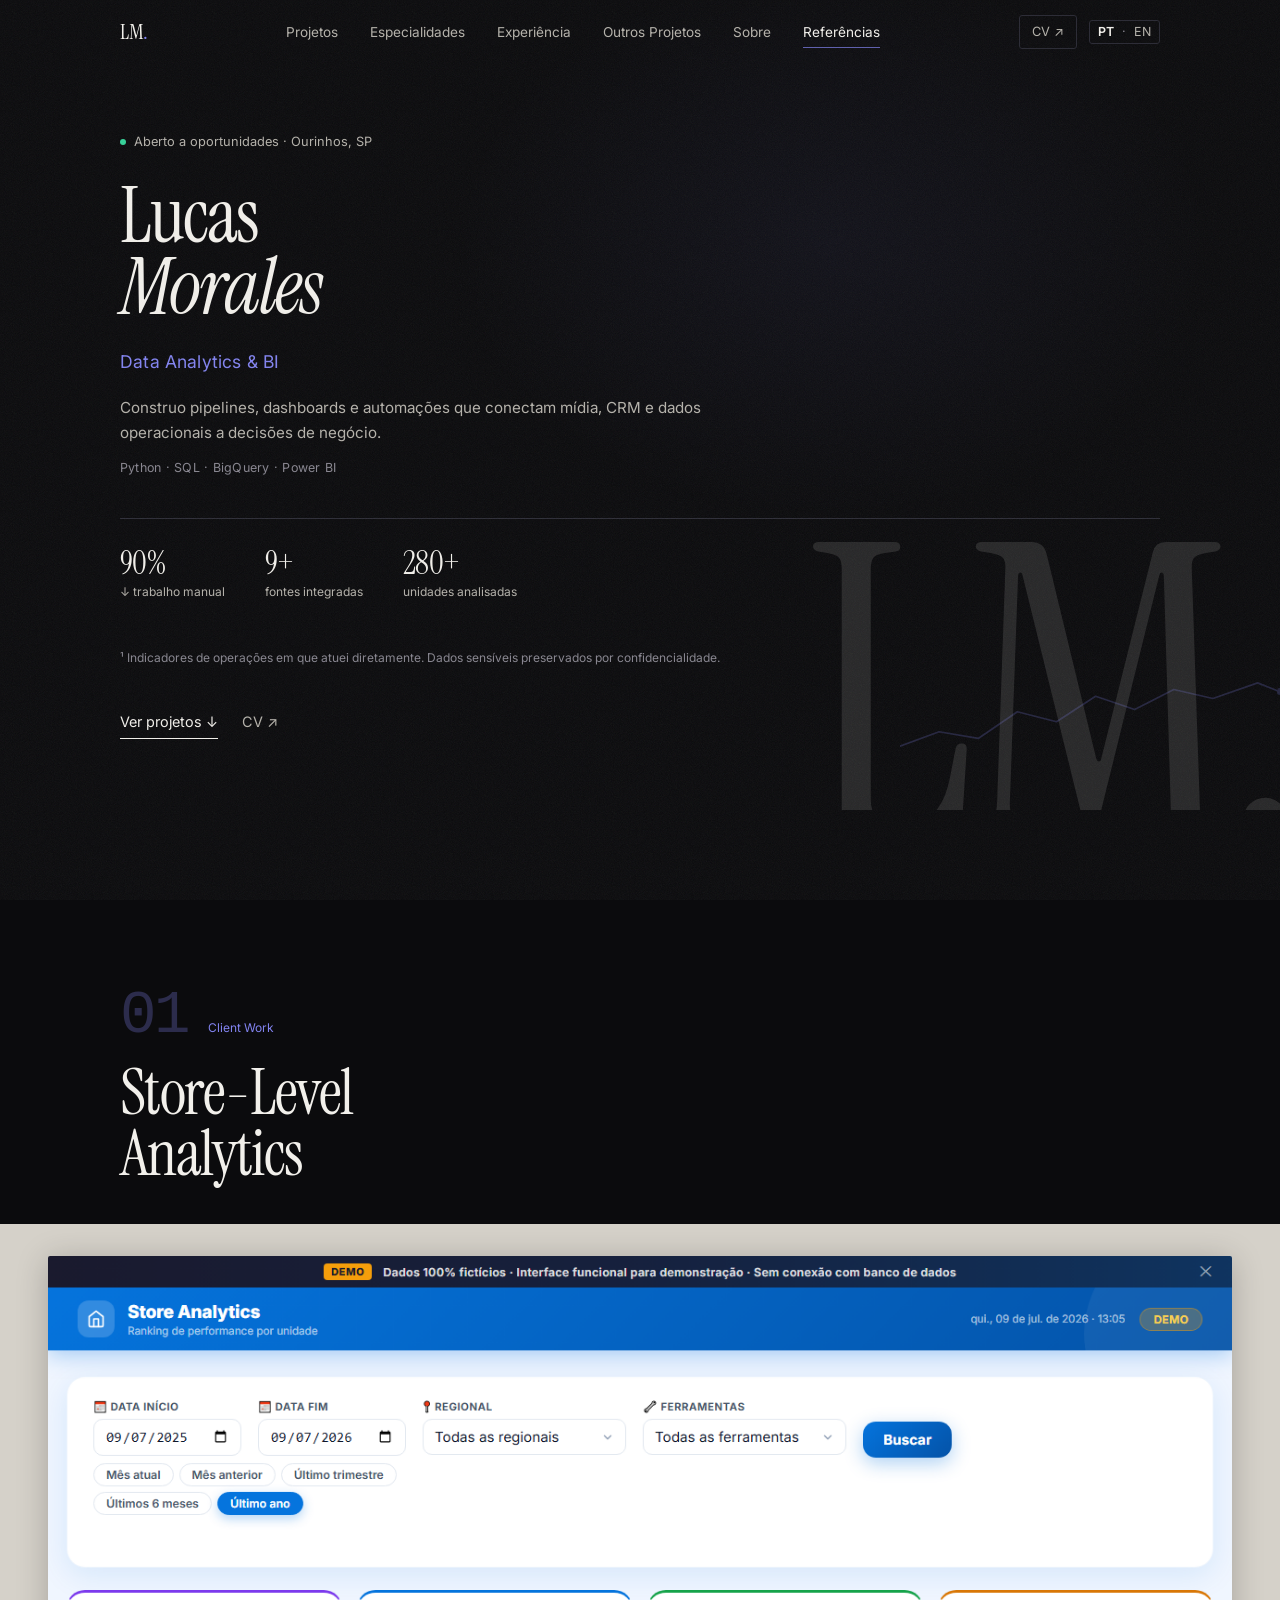
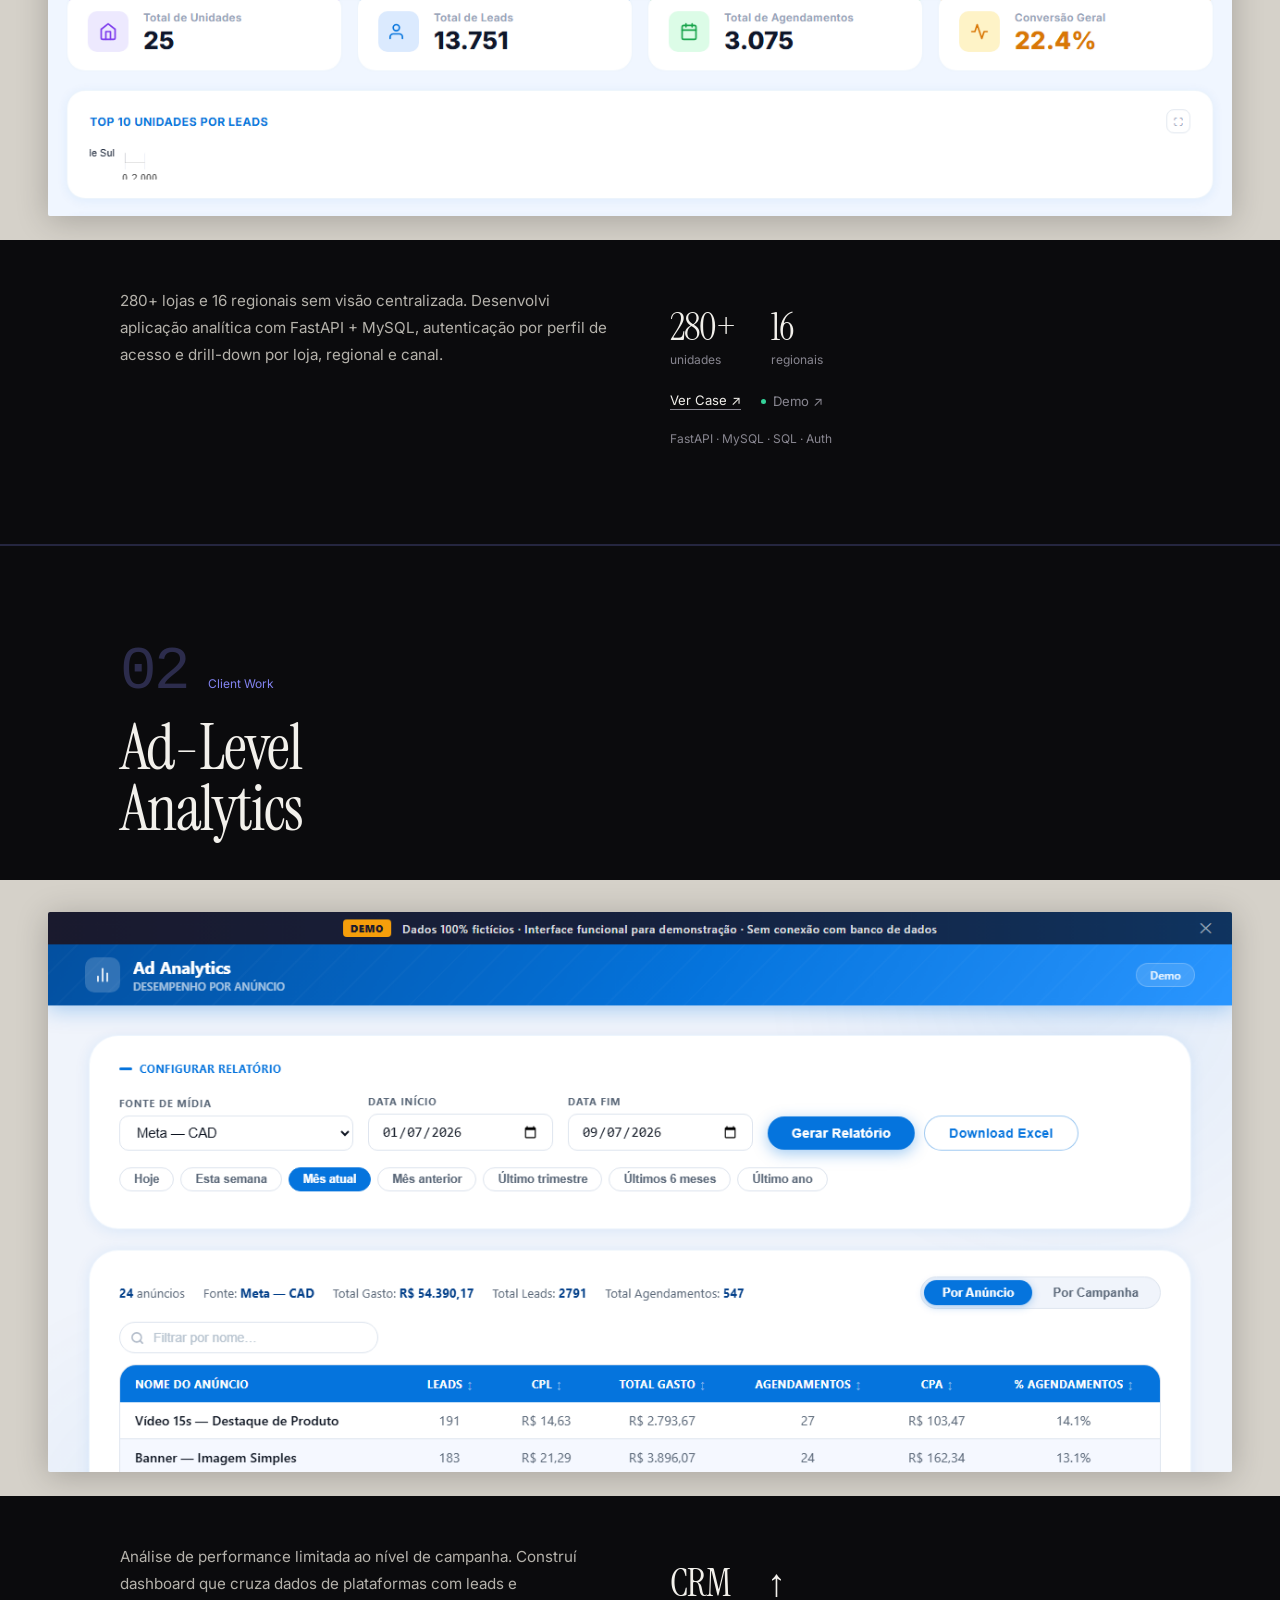
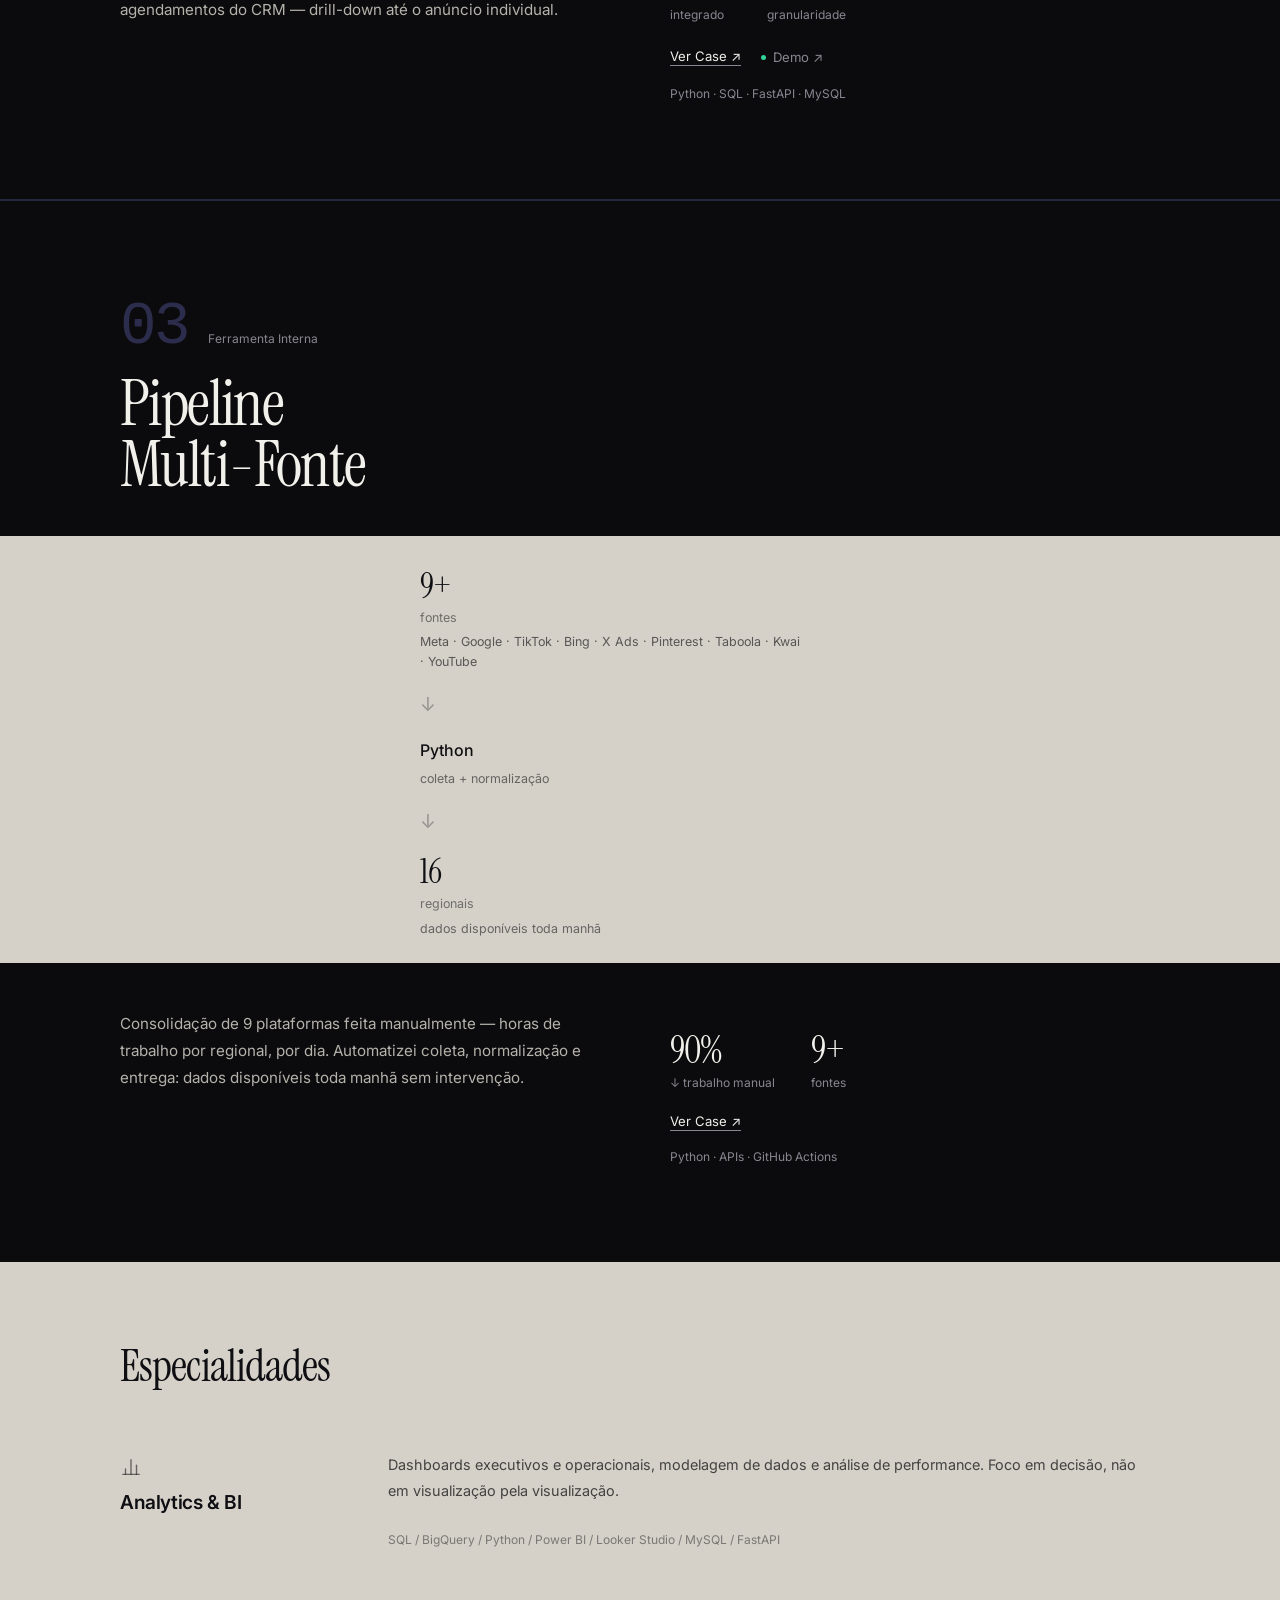
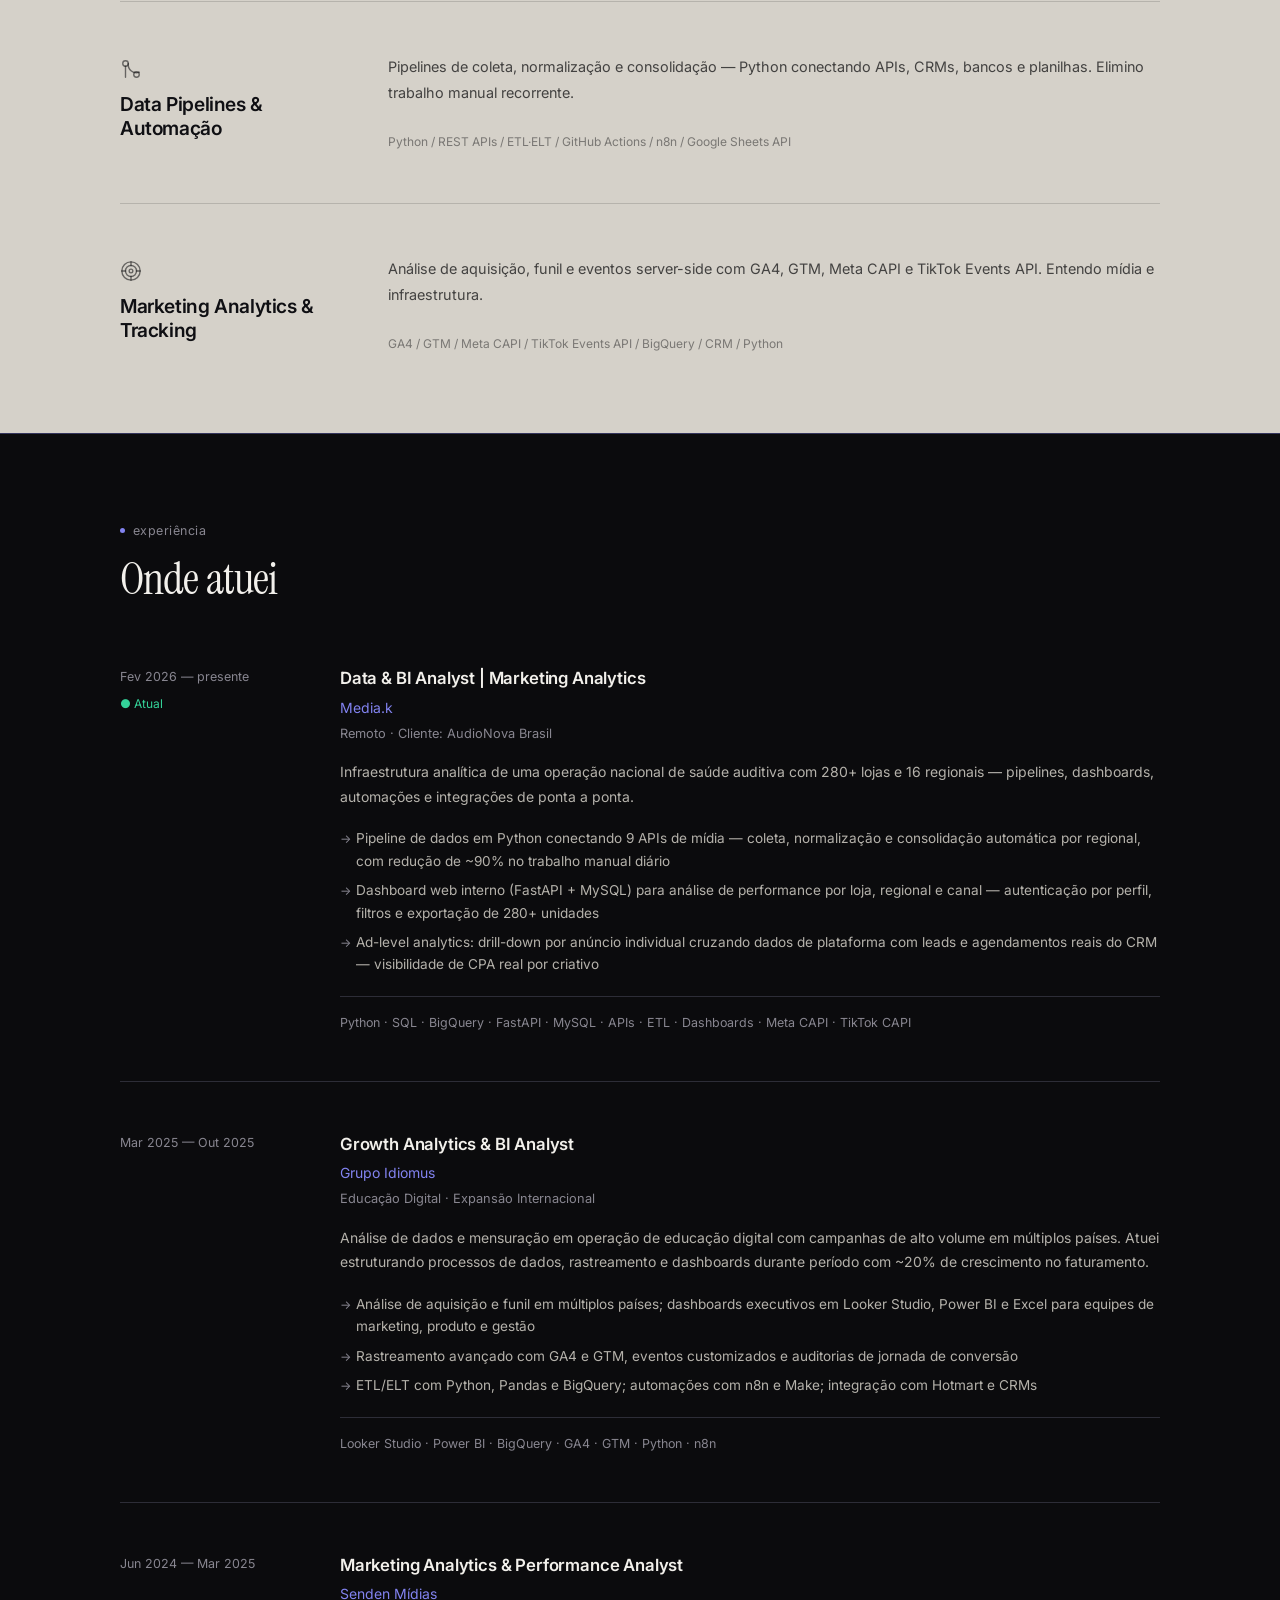
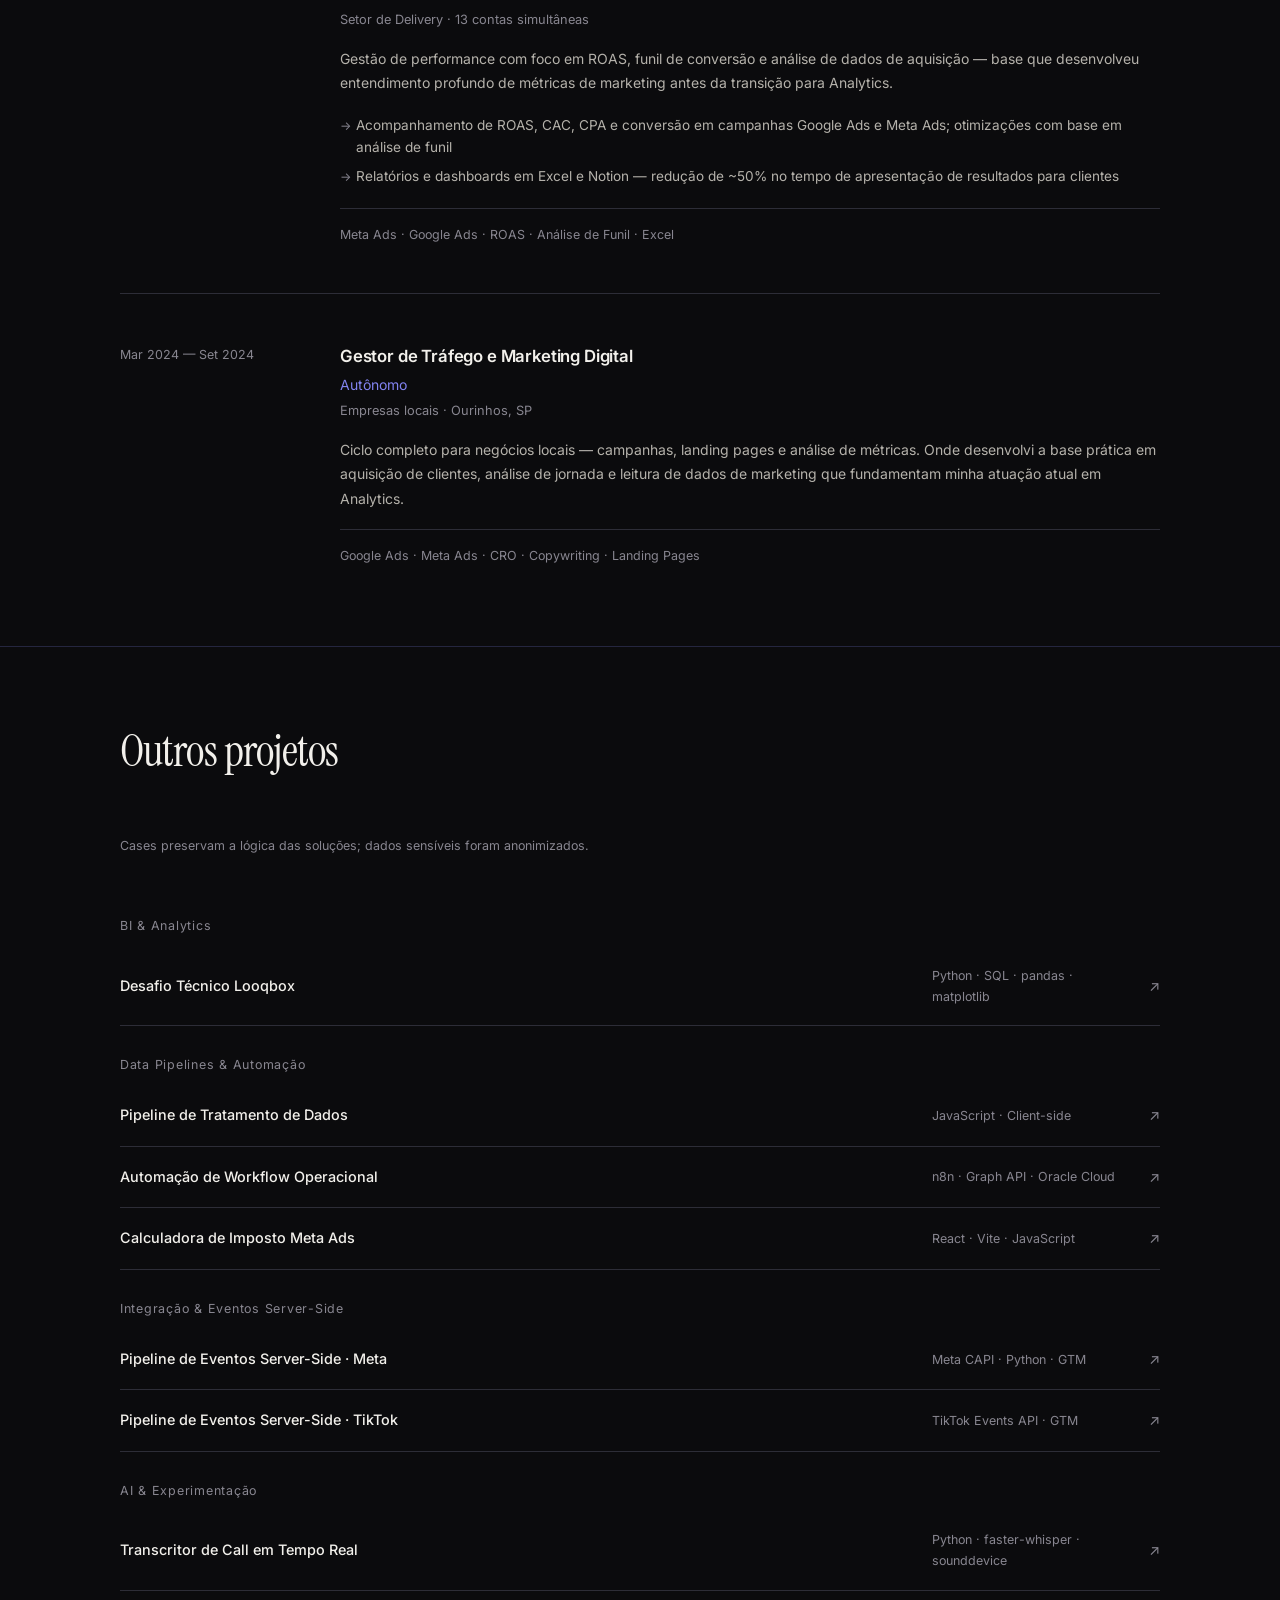
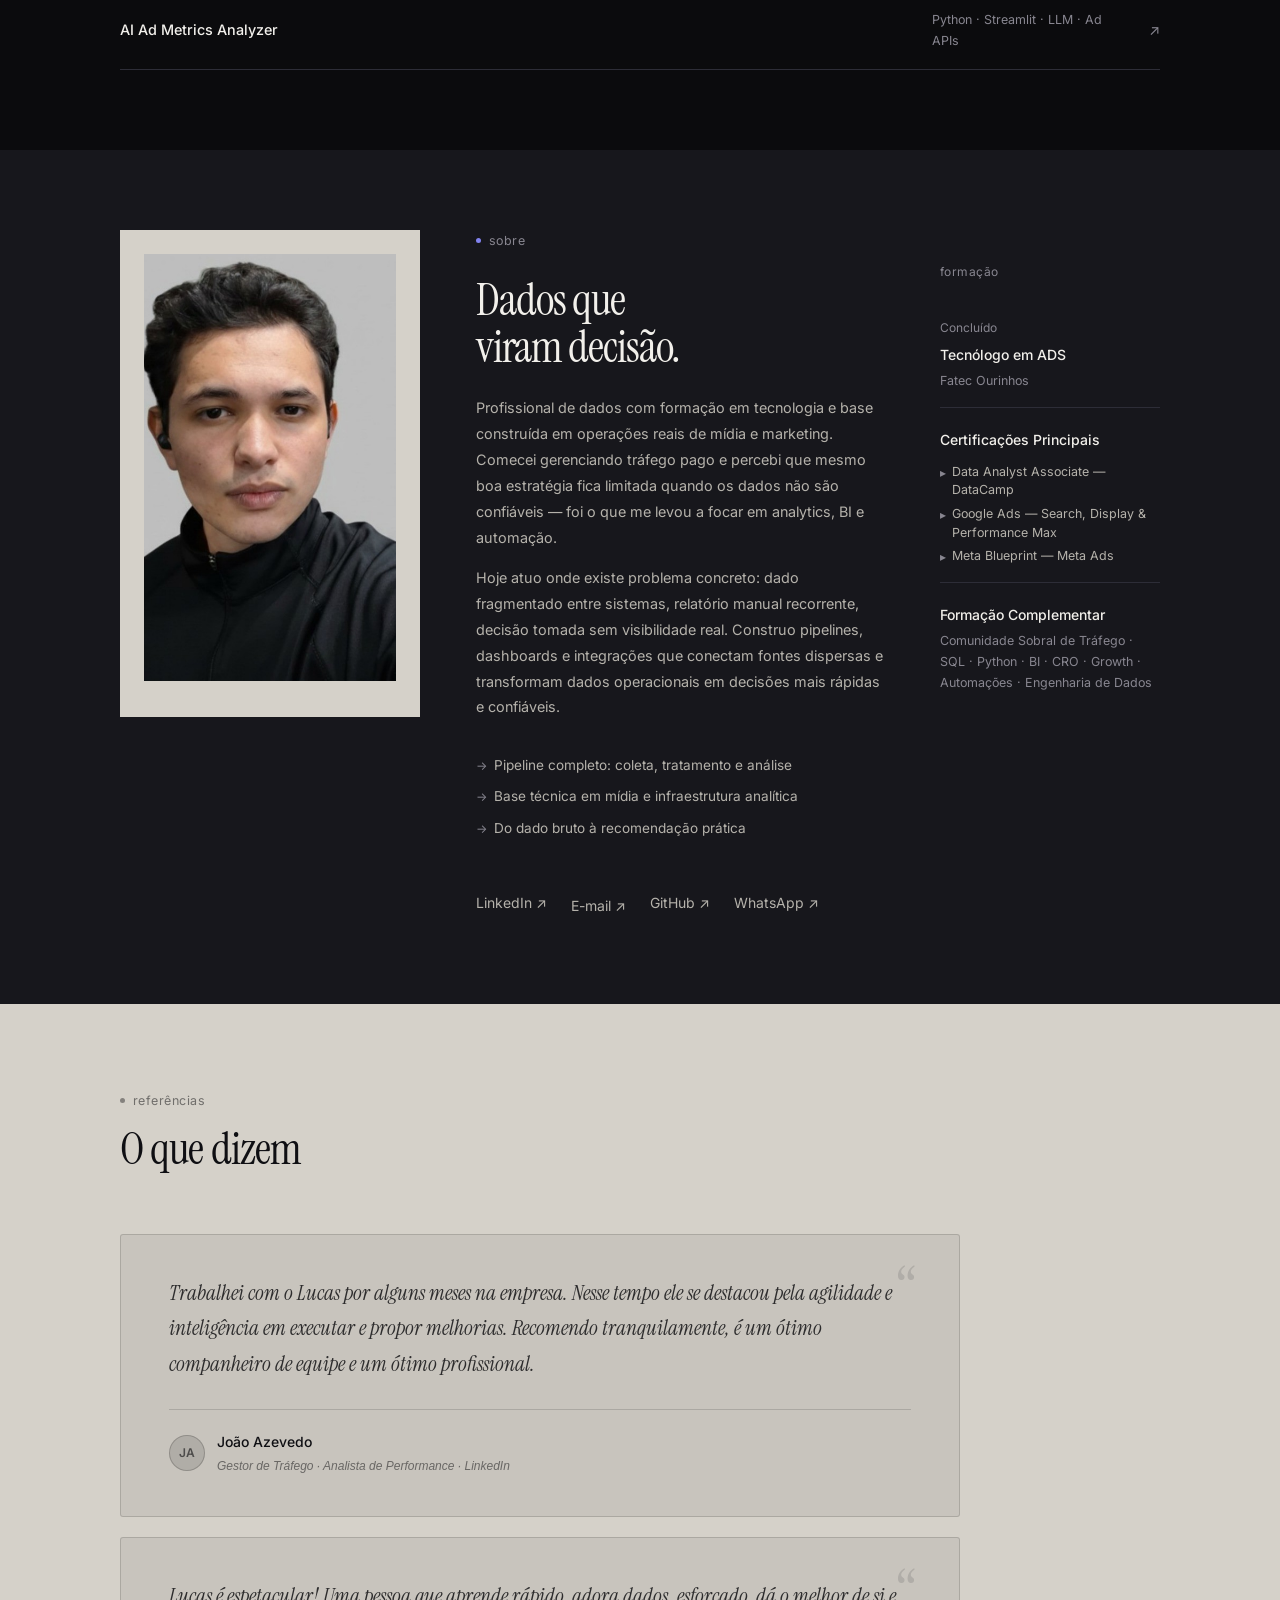
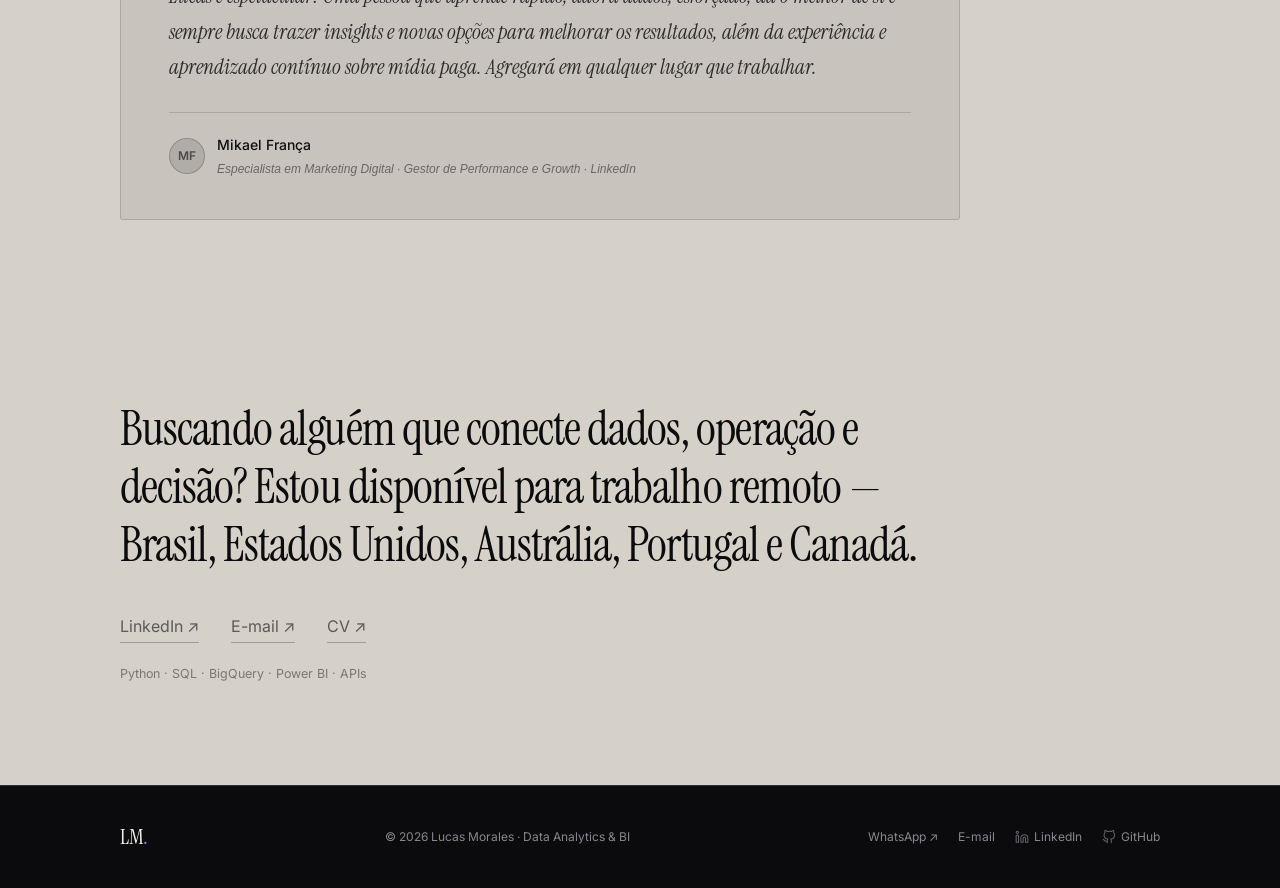
==== commit f4bb1180: "P0: substituir reveal por visibilidade padrão + unificar layout dos 3 cases Reveal — substituição de" ====
--- a/index.html
+++ b/index.html
@@ -174,66 +174,81 @@
     </div>
   </article>
 
-  <!-- Case 02: Split (image dominant) -->
-  <article class="case-ed case-ed--split js-project" data-project="ad-analytics" data-gif="assets/screenshots/ad-analytics.gif">
-    <div class="case-split-img" data-clip-reveal>
-      <img src="assets/screenshots/ad-analytics.png" loading="lazy" alt="Ad-Level Analytics — drill-down até o anúncio individual" data-i18n-alt="img_ad_alt" class="case-ed-img" width="900" height="620">
-    </div>
-    <div class="case-split-body">
+  <!-- Case 02: Full editorial (unified) -->
+  <article class="case-ed case-ed--full js-project" data-project="ad-analytics" data-gif="assets/screenshots/ad-analytics.gif">
+    <div class="container">
       <div class="case-ed-intro">
         <span class="case-num">02</span>
         <span class="case-ed-type proj-type--client" data-i18n="pt_client">Client Work</span>
       </div>
       <h2 class="case-ed-title" data-i18n="p7_title">Ad-Level<br>Analytics</h2>
-      <p class="case-ed-desc" data-i18n="cd_p2_problem">Análise de performance limitada ao nível de campanha. Construí dashboard que cruza dados de plataformas com leads e agendamentos do CRM — drill-down até o anúncio individual.</p>
-      <div class="case-ed-numbers">
-        <div class="ce-num-item"><span class="ce-val">CRM</span><span class="ce-lbl" data-i18n="cd_lbl_crm">integrado</span></div>
-        <div class="ce-num-item"><span class="ce-val">↑</span><span class="ce-lbl" data-i18n="cd_lbl_granularity">granularidade</span></div>
-      </div>
-      <div class="case-ed-actions">
-        <button class="proj-btn-case ce-btn" data-i18n="p_case">Ver Case ↗</button>
-        <a href="assets/demos/ad-analytics.html" target="_blank" rel="noopener" class="ce-link ce-link--live"><span class="live-dot" aria-hidden="true"></span>Demo ↗</a>
-      </div>
-      <p class="case-ed-stack">Python · SQL · FastAPI · MySQL</p>
+    </div>
+    <div class="case-ed-img-wrap" data-clip-reveal>
+      <img src="assets/screenshots/ad-analytics.png" loading="lazy" alt="Ad-Level Analytics — drill-down até o anúncio individual" data-i18n-alt="img_ad_alt" class="case-ed-img" width="900" height="620">
+    </div>
+    <div class="container">
+      <div class="case-ed-foot">
+        <div class="case-ed-desc-col">
+          <p class="case-ed-desc" data-i18n="cd_p2_problem">Análise de performance limitada ao nível de campanha. Construí dashboard que cruza dados de plataformas com leads e agendamentos do CRM — drill-down até o anúncio individual.</p>
+        </div>
+        <div class="case-ed-meta-col">
+          <div class="case-ed-numbers">
+            <div class="ce-num-item"><span class="ce-val">CRM</span><span class="ce-lbl" data-i18n="cd_lbl_crm">integrado</span></div>
+            <div class="ce-num-item"><span class="ce-val">↑</span><span class="ce-lbl" data-i18n="cd_lbl_granularity">granularidade</span></div>
+          </div>
+          <div class="case-ed-actions">
+            <button class="proj-btn-case ce-btn" data-i18n="p_case">Ver Case ↗</button>
+            <a href="assets/demos/ad-analytics.html" target="_blank" rel="noopener" class="ce-link ce-link--live"><span class="live-dot" aria-hidden="true"></span>Demo ↗</a>
+          </div>
+          <p class="case-ed-stack">Python · SQL · FastAPI · MySQL</p>
+        </div>
+      </div>
     </div>
   </article>
 
-  <!-- Case 03: Text composition (no screenshot) -->
-  <article class="case-ed case-ed--text js-project" data-project="media-reports">
+  <!-- Case 03: Full editorial (unified) — pipeline visualization in stage block -->
+  <article class="case-ed case-ed--full js-project" data-project="media-reports">
     <div class="container">
       <div class="case-ed-intro">
         <span class="case-num">03</span>
         <span class="case-ed-type" data-i18n="pt_tool">Ferramenta Interna</span>
       </div>
-      <div class="case-text-layout">
-        <div class="case-text-left">
-          <h2 class="case-ed-title" data-i18n="p1_title">Pipeline<br>Multi-Fonte</h2>
+      <h2 class="case-ed-title" data-i18n="p1_title">Pipeline<br>Multi-Fonte</h2>
+    </div>
+    <div class="case-ed-img-wrap case-ed-img-wrap--pipeline" data-clip-reveal>
+      <div class="case-pipeline-text">
+        <div class="cpt-block">
+          <span class="cpt-val" data-count-to="9" data-suffix="+">9+</span>
+          <span class="cpt-lbl" data-i18n="cd_lbl_apis">fontes</span>
+          <p class="cpt-detail">Meta · Google · TikTok · Bing · X Ads · Pinterest · Taboola · Kwai · YouTube</p>
+        </div>
+        <span class="cpt-arrow">↓</span>
+        <div class="cpt-block">
+          <span class="cpt-step">Python</span>
+          <span class="cpt-sub" data-i18n="cpt_sub_pipeline">coleta + normalização</span>
+        </div>
+        <span class="cpt-arrow">↓</span>
+        <div class="cpt-block">
+          <span class="cpt-val" data-count-to="16">16</span>
+          <span class="cpt-lbl" data-i18n="cd_lbl_regions">regionais</span>
+          <span class="cpt-sub" data-i18n="cd_lbl_delivery">dados disponíveis toda manhã</span>
+        </div>
+      </div>
+    </div>
+    <div class="container">
+      <div class="case-ed-foot">
+        <div class="case-ed-desc-col">
           <p class="case-ed-desc" data-i18n="cd_p3_problem">Consolidação de 9 plataformas feita manualmente — horas de trabalho por regional, por dia. Automatizei coleta, normalização e entrega: dados disponíveis toda manhã sem intervenção.</p>
+        </div>
+        <div class="case-ed-meta-col">
+          <div class="case-ed-numbers">
+            <div class="ce-num-item"><span class="ce-val" data-count-to="90" data-suffix="%">90%</span><span class="ce-lbl" data-i18n="cd_lbl_manual">↓ manual</span></div>
+            <div class="ce-num-item"><span class="ce-val" data-count-to="9" data-suffix="+">9+</span><span class="ce-lbl" data-i18n="cd_lbl_apis">fontes</span></div>
+          </div>
           <div class="case-ed-actions">
             <button class="proj-btn-case ce-btn" data-i18n="p_case">Ver Case ↗</button>
           </div>
           <p class="case-ed-stack">Python · APIs · GitHub Actions</p>
-        </div>
-        <div class="case-text-right">
-          <div class="case-pipeline-text">
-            <div class="cpt-block">
-              <span class="cpt-val" data-count-to="9" data-suffix="+">9+</span>
-              <span class="cpt-lbl" data-i18n="cd_lbl_apis">fontes</span>
-              <p class="cpt-detail">Meta · Google · TikTok · Bing · X Ads · Pinterest · Taboola · Kwai · YouTube</p>
-            </div>
-            <span class="cpt-arrow">↓</span>
-            <div class="cpt-block">
-              <span class="cpt-step">Python</span>
-              <span class="cpt-sub" data-i18n="cpt_sub_pipeline">coleta + normalização</span>
-            </div>
-            <span class="cpt-arrow">↓</span>
-            <div class="cpt-block">
-              <span class="cpt-val" data-count-to="16">16</span>
-              <span class="cpt-lbl" data-i18n="cd_lbl_regions">regionais</span>
-              <span class="cpt-sub" data-i18n="cd_lbl_delivery">dados disponíveis toda manhã</span>
-            </div>
-          </div>
-          <div class="case-text-metric"><span class="ctm-val" data-count-to="90" data-suffix="%">90%</span><span class="ctm-lbl" data-i18n="cd_lbl_manual">↓ trabalho manual</span></div>
         </div>
       </div>
     </div>
--- a/css/style.css
+++ b/css/style.css
@@ -130,19 +130,14 @@
 
 /* ====================================================
    REVEAL
-==================================================== */
-[data-reveal] {
-  opacity: 0;
-  transform: translateY(24px);
-  transition: opacity .65s var(--ease), transform .65s var(--ease);
-}
-[data-reveal].visible { opacity: 1; transform: translateY(0); }
-
-/* Respect prefers-reduced-motion — belt and suspenders with JS */
-@media (prefers-reduced-motion: reduce) {
-  [data-reveal] { opacity: 1 !important; transform: none !important; }
-  [data-clip-reveal] { opacity: 1 !important; transform: none !important; }
-}
+   Content is visible by default — no scroll-gating.
+   JS adds .visible/.clip-visible immediately on load
+   for forward-compat; CSS treats both states as visible.
+==================================================== */
+[data-reveal]          { opacity: 1; transform: none; }
+[data-reveal].visible  { opacity: 1; transform: none; }
+[data-clip-reveal]             { opacity: 1; transform: none; }
+[data-clip-reveal].clip-visible { opacity: 1; transform: none; }
 
 /* ====================================================
    NAVBAR
@@ -503,23 +498,28 @@
 
 /* All case-ed share this base */
 .case-ed {
-  border-top: 1px solid var(--line);
-  padding: 80px 0;
+  border-top: 2px solid rgba(var(--accent-rgb), 0.22);
+  padding: 96px 0;
   cursor: pointer;
   transition: none;
 }
-.case-ed:last-child { border-bottom: 1px solid var(--line); }
+.case-ed:first-child { border-top: none; }
+.case-ed:last-child { padding-bottom: 96px; }
 
 .case-ed-intro {
   display: flex;
-  align-items: center;
-  gap: 16px;
-  margin-bottom: 20px;
+  align-items: baseline;
+  gap: 20px;
+  margin-bottom: 16px;
 }
 .case-num {
-  font-size: .8rem;
-  color: var(--subtle);
-  font-variant-numeric: tabular-nums;
+  font-family: var(--mono);
+  font-size: 3.8rem;
+  font-weight: 400;
+  color: var(--accent);
+  opacity: 0.28;
+  line-height: 1;
+  letter-spacing: -0.04em;
 }
 .case-ed-type {
   font-size: .75rem;
@@ -652,63 +652,19 @@
   display: block;
 }
 
-/* Case 02: Split — Project Stage */
-.case-ed--split {
-  display: grid;
-  grid-template-columns: 57% 43%;
-  gap: 0;
-  padding: 0;
-}
-.case-split-img {
-  overflow: hidden;
-  background: var(--stage);
-  padding: 40px;
+/* Pipeline visualization inside stage block (Case 03) */
+.case-ed-img-wrap--pipeline {
   display: flex;
   align-items: center;
   justify-content: center;
-}
-.case-split-img .case-ed-img {
-  width: 100%;
-  height: auto;
-  max-height: 440px;
-  border-radius: 2px;
-  border: none;
-  object-fit: cover;
-  object-position: 50% 30%;
-  box-shadow: 0 4px 24px rgba(0,0,0,.18);
-}
-.case-split-body {
-  padding: 72px 56px;
-  display: flex;
-  flex-direction: column;
-  gap: 20px;
-  justify-content: center;
-}
-.case-split-body .case-ed-numbers { border-top: none; padding-top: 0; }
-
-/* Case 03: Text composition */
-.case-ed--text .case-text-layout {
-  display: grid;
-  grid-template-columns: 1fr 1fr;
-  gap: 80px;
-  align-items: start;
-  padding-top: 20px;
-}
-.case-text-left {
-  display: flex;
-  flex-direction: column;
-  gap: 20px;
-}
-.case-text-right {
-  padding-top: 24px;
-  display: flex;
-  flex-direction: column;
-  gap: 32px;
+  min-height: 280px;
 }
 .case-pipeline-text {
   display: flex;
   flex-direction: column;
   gap: 12px;
+  max-width: 440px;
+  width: 100%;
 }
 .cpt-block {
   display: flex;
@@ -719,51 +675,33 @@
   font-family: var(--serif);
   font-size: 2.2rem;
   font-weight: 400;
-  color: var(--text);
+  color: #0f0f13;
   line-height: 1;
   letter-spacing: -0.02em;
 }
 .cpt-lbl {
   font-size: .78rem;
-  color: var(--subtle);
+  color: rgba(11,11,13,.5);
 }
 .cpt-detail {
-  font-size: .8rem;
-  color: var(--muted);
+  font-size: .78rem;
+  color: rgba(11,11,13,.62);
   line-height: 1.6;
-  max-width: 320px;
+  max-width: 380px;
 }
 .cpt-step {
   font-size: 1rem;
   font-weight: 500;
-  color: var(--text);
+  color: #0f0f13;
 }
 .cpt-sub {
   font-size: .78rem;
-  color: var(--muted);
+  color: rgba(11,11,13,.55);
 }
 .cpt-arrow {
   font-size: 1.2rem;
-  color: var(--subtle);
+  color: rgba(11,11,13,.3);
   padding: 4px 0;
-}
-.case-text-metric {
-  display: flex;
-  flex-direction: column;
-  gap: 4px;
-  padding-top: 20px;
-}
-.ctm-val {
-  font-family: var(--serif);
-  font-size: 3rem;
-  font-weight: 400;
-  color: var(--text);
-  line-height: 1;
-  letter-spacing: -0.02em;
-}
-.ctm-lbl {
-  font-size: .75rem;
-  color: var(--subtle);
 }
 
 /* Buttons used in cases */
@@ -812,11 +750,7 @@
 .case-ed:hover .case-ed-img-wrap {
   filter: brightness(1.015);
 }
-.case-ed:hover .case-split-img {
-  filter: brightness(1.015);
-}
 .case-ed-img-wrap { transition: filter .3s var(--ease); }
-.case-split-img { transition: filter .3s var(--ease); }
 
 /* js-project focus */
 .js-project:focus-visible {
@@ -1573,7 +1507,6 @@
 @media (max-width: 1199px) {
   .about-grid { grid-template-columns: 240px 1fr 200px; gap: 40px; }
   .about-photo-col { padding: 20px 20px 28px; }
-  .case-split-body { padding: 64px 44px; }
 }
 
 /* ---- Tall notebook / short desktop (height 800–950px, width ≥ 1100px) ---- */
@@ -1627,21 +1560,6 @@
 
 /* ---- Tablet portrait (≤ 899px) ---- */
 @media (max-width: 899px) {
-  /* Cases: split → stack */
-  .case-ed--split { grid-template-columns: 1fr; }
-  .case-split-img {
-    padding: 28px 32px;
-    justify-content: center;
-    align-items: center;
-  }
-  .case-split-img .case-ed-img {
-    max-height: 340px;
-    border-radius: var(--r);
-    box-shadow: none;
-  }
-  .case-split-body { padding: 40px 32px; }
-  .case-ed--text .case-text-layout { grid-template-columns: 1fr; gap: 40px; }
-
   /* Testimonials */
   .testimonials-list { grid-template-columns: 1fr; gap: 0; }
 
@@ -1680,10 +1598,9 @@
   .case-ed { padding: 52px 0; }
   .case-ed-title { font-size: clamp(2rem, 9vw, 3.6rem); }
   .case-ed--full .case-ed-img-wrap { padding: 20px 20px 0; }
-  .case-split-img { padding: 20px; }
-  .case-split-img .case-ed-img { max-height: 300px; border-radius: var(--r); box-shadow: none; }
-  .case-split-body { padding: 32px 20px; }
   .case-ed-img { box-shadow: none; }
+  .case-num { font-size: 2.6rem; }
+  .case-ed { padding: 64px 0; }
 
   /* Experience */
   .exp-item { grid-template-columns: 1fr; gap: 12px; }
@@ -1859,8 +1776,7 @@
     transition-duration: .01ms !important;
   }
   html { scroll-behavior: auto; }
-  [data-reveal] { opacity: 1 !important; transform: none !important; }
-  [data-clip-reveal] { opacity: 1 !important; transform: none !important; transition: none !important; }
+  /* [data-reveal]/[data-clip-reveal] already opacity:1 by default — no override needed */
   .hero-avail, .hero-title span, .hero-role, .hero-desc, .hero-stack-line, .hero-foot, .hero-bg-text { animation: none !important; }
   .hero-bg-text { opacity: 0.12 !important; }
   .live-dot { animation: none !important; }
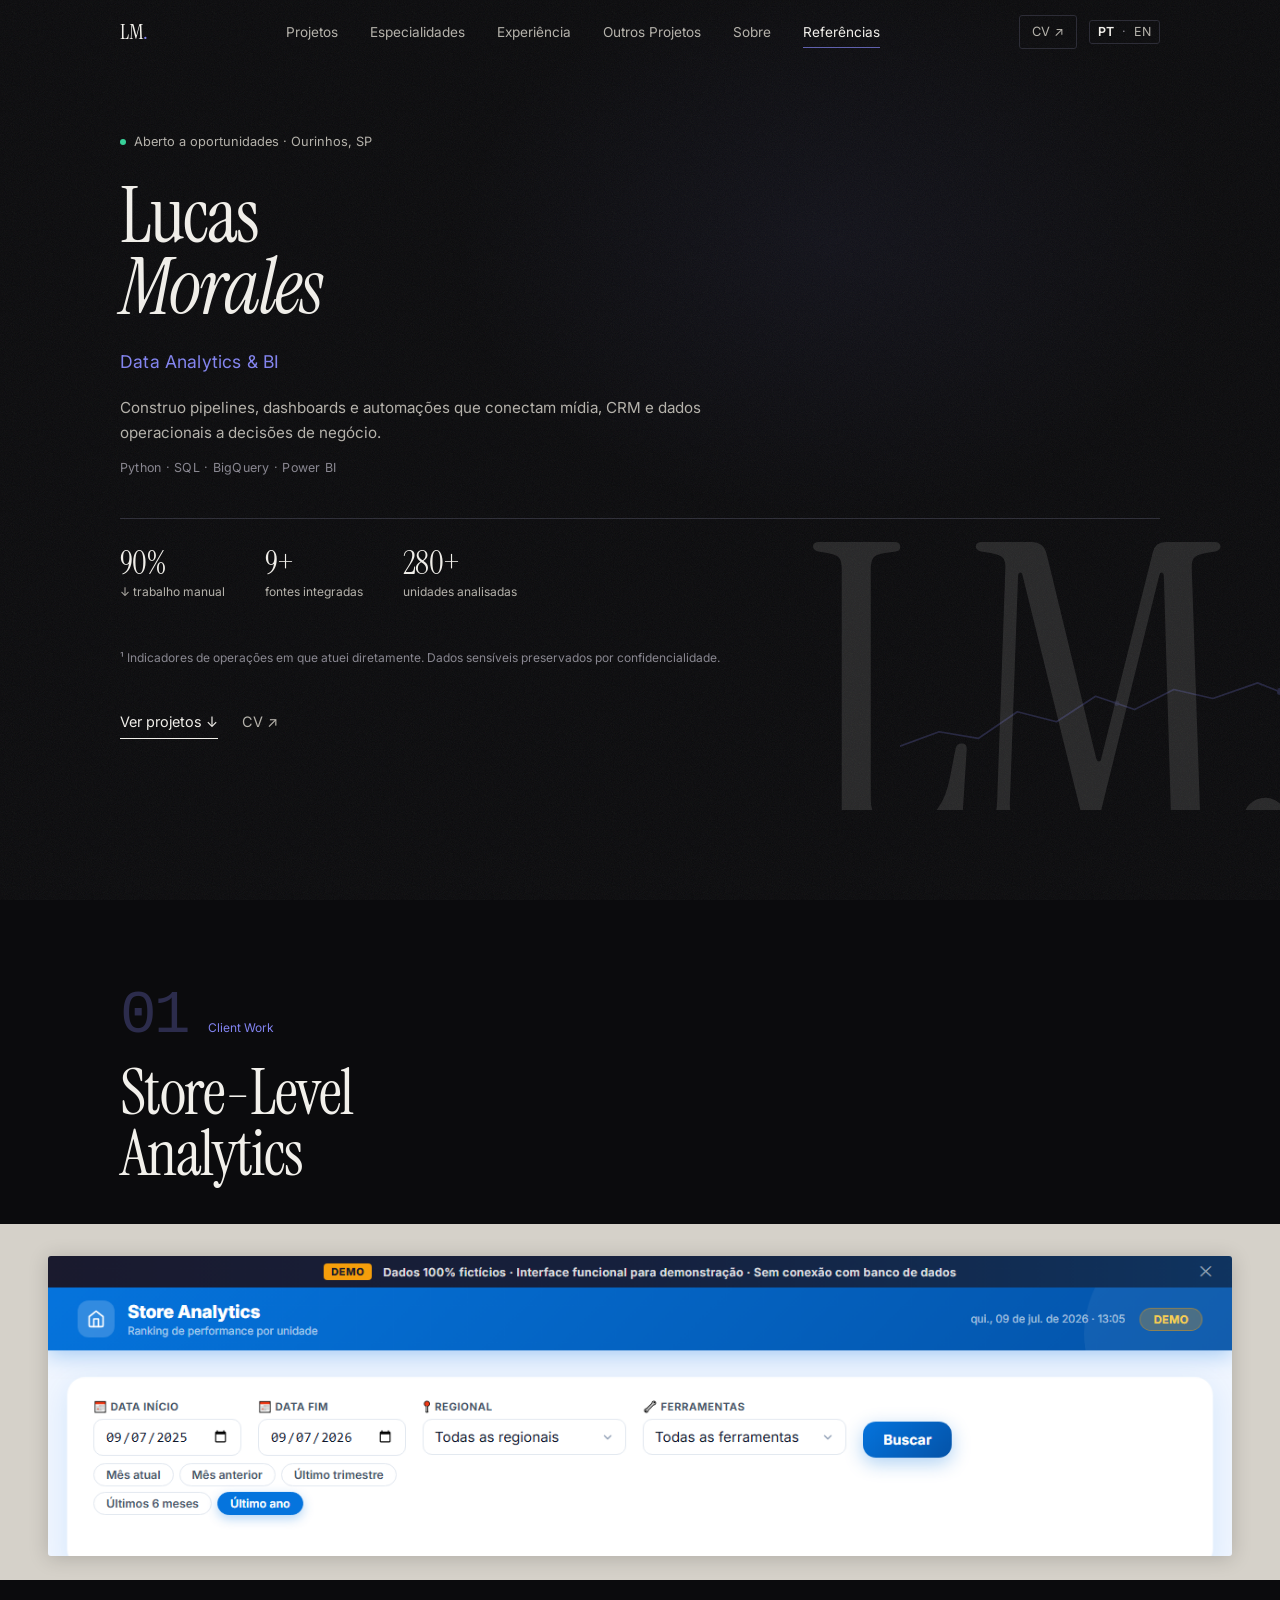
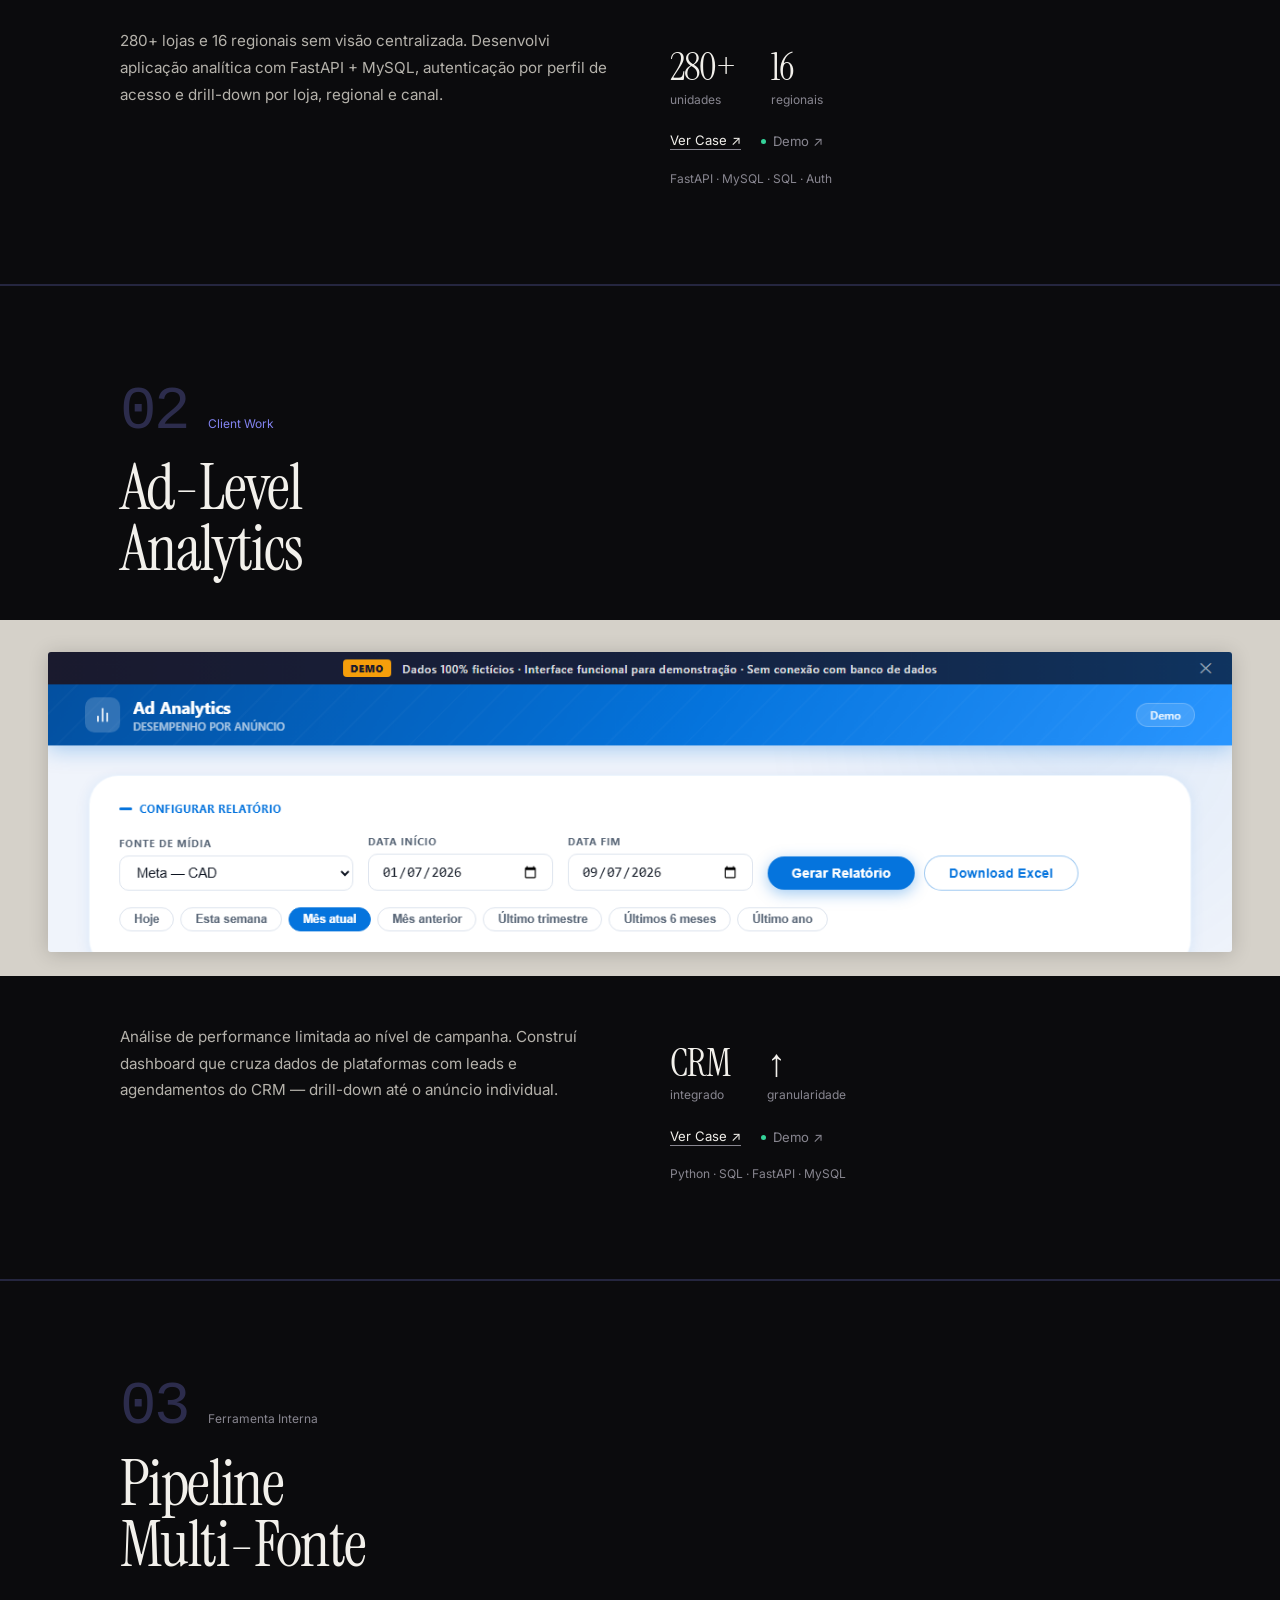
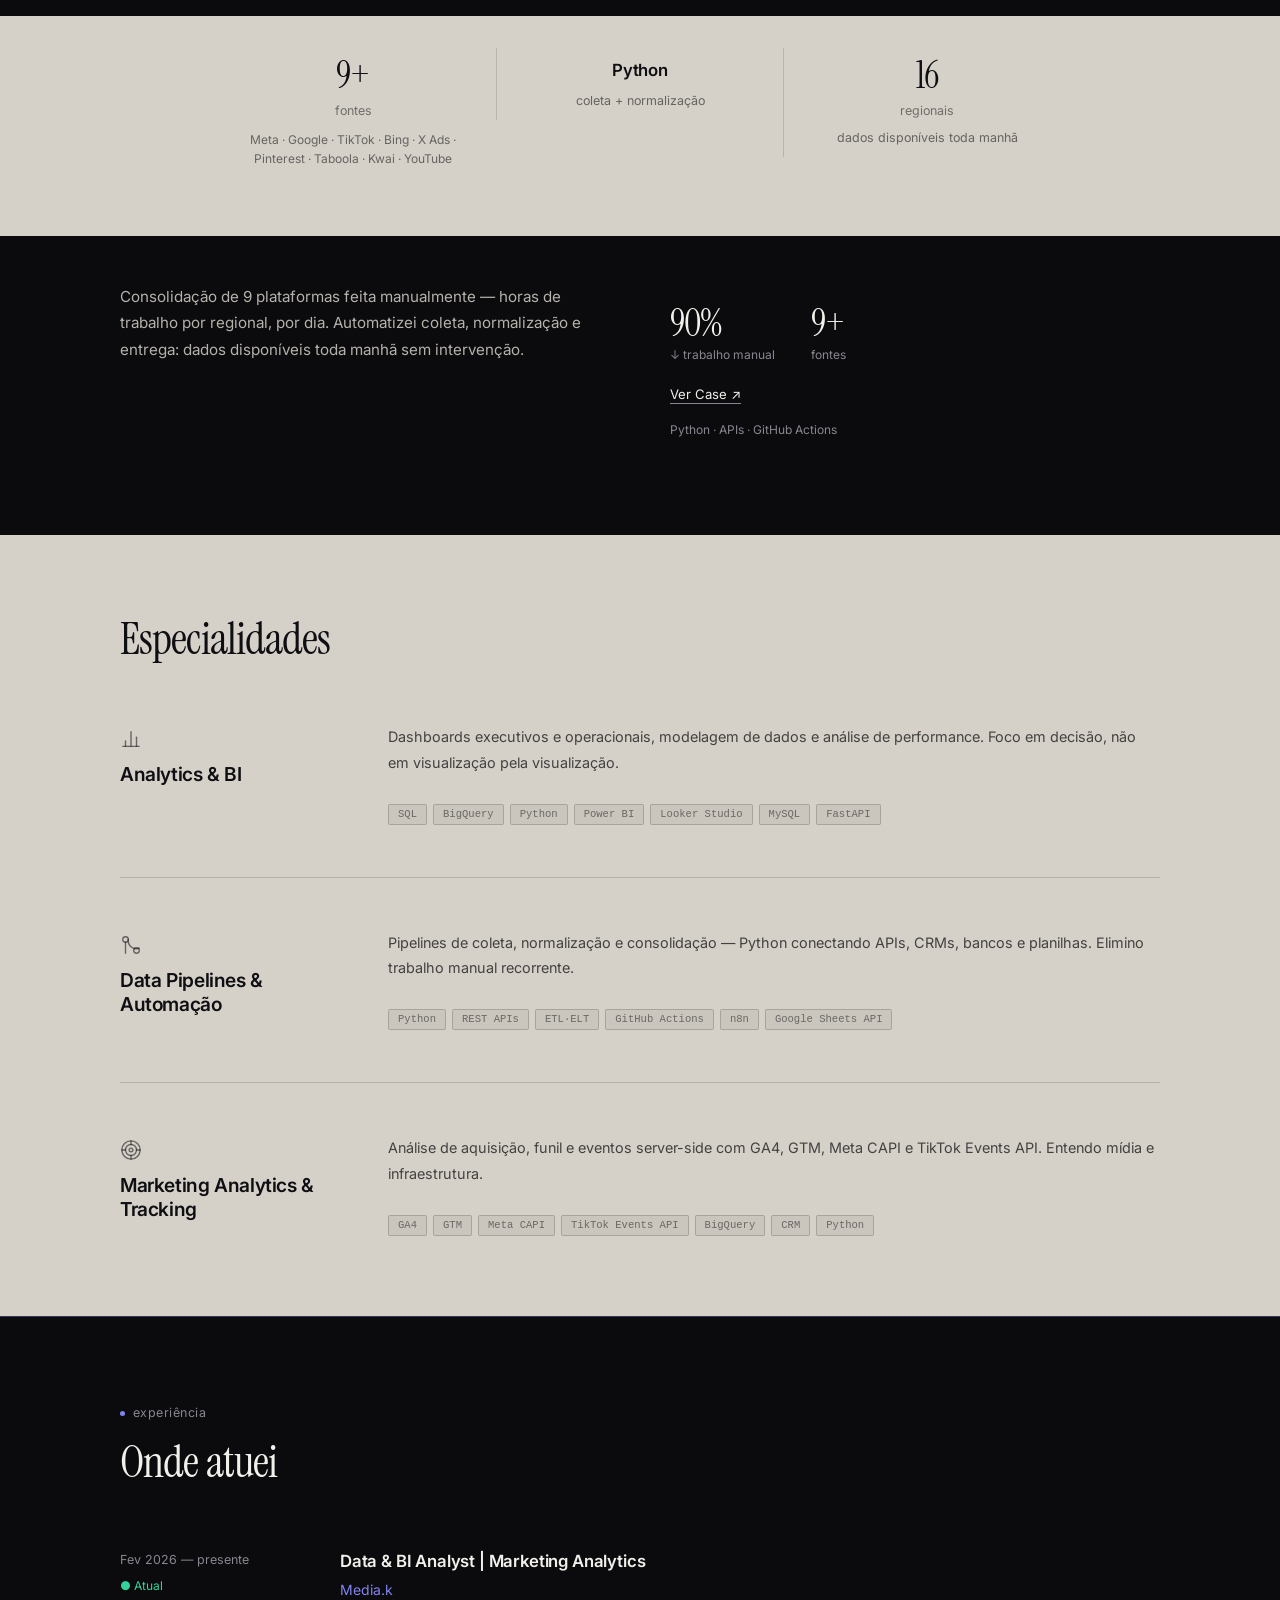
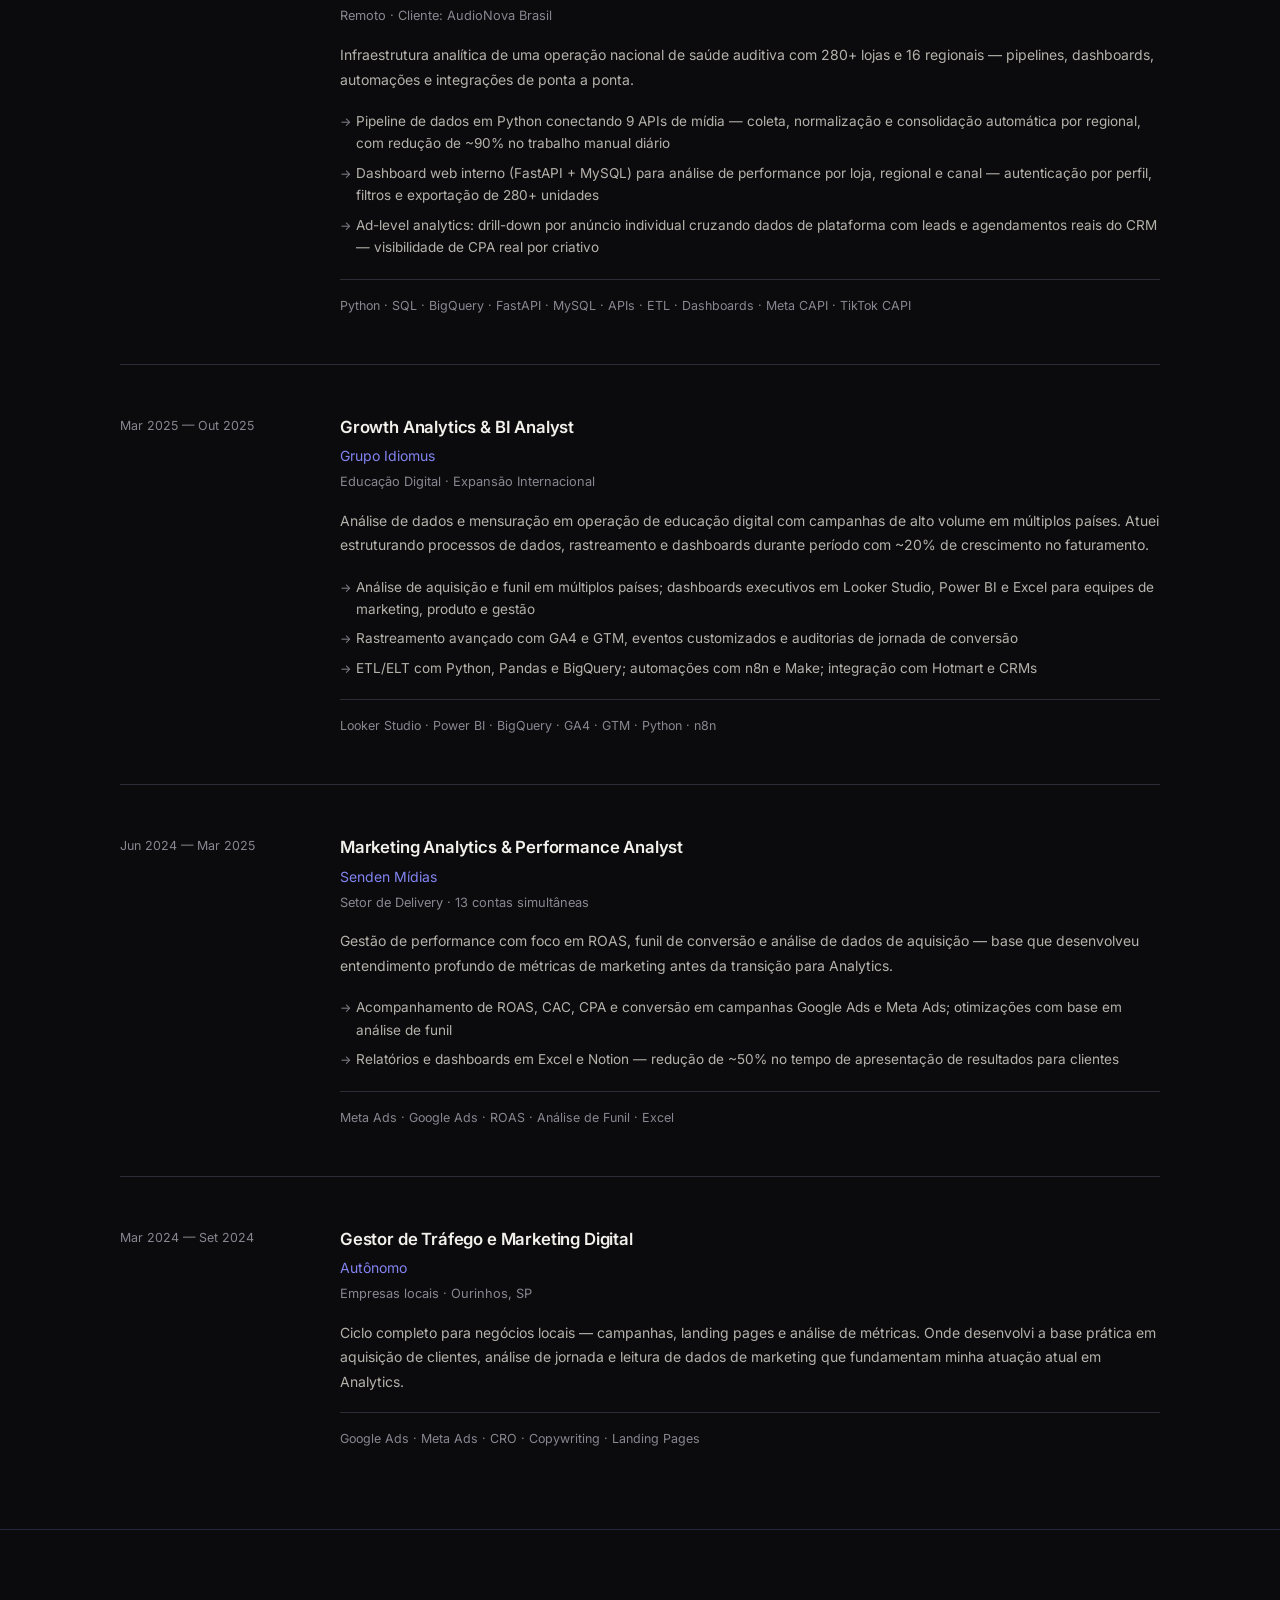
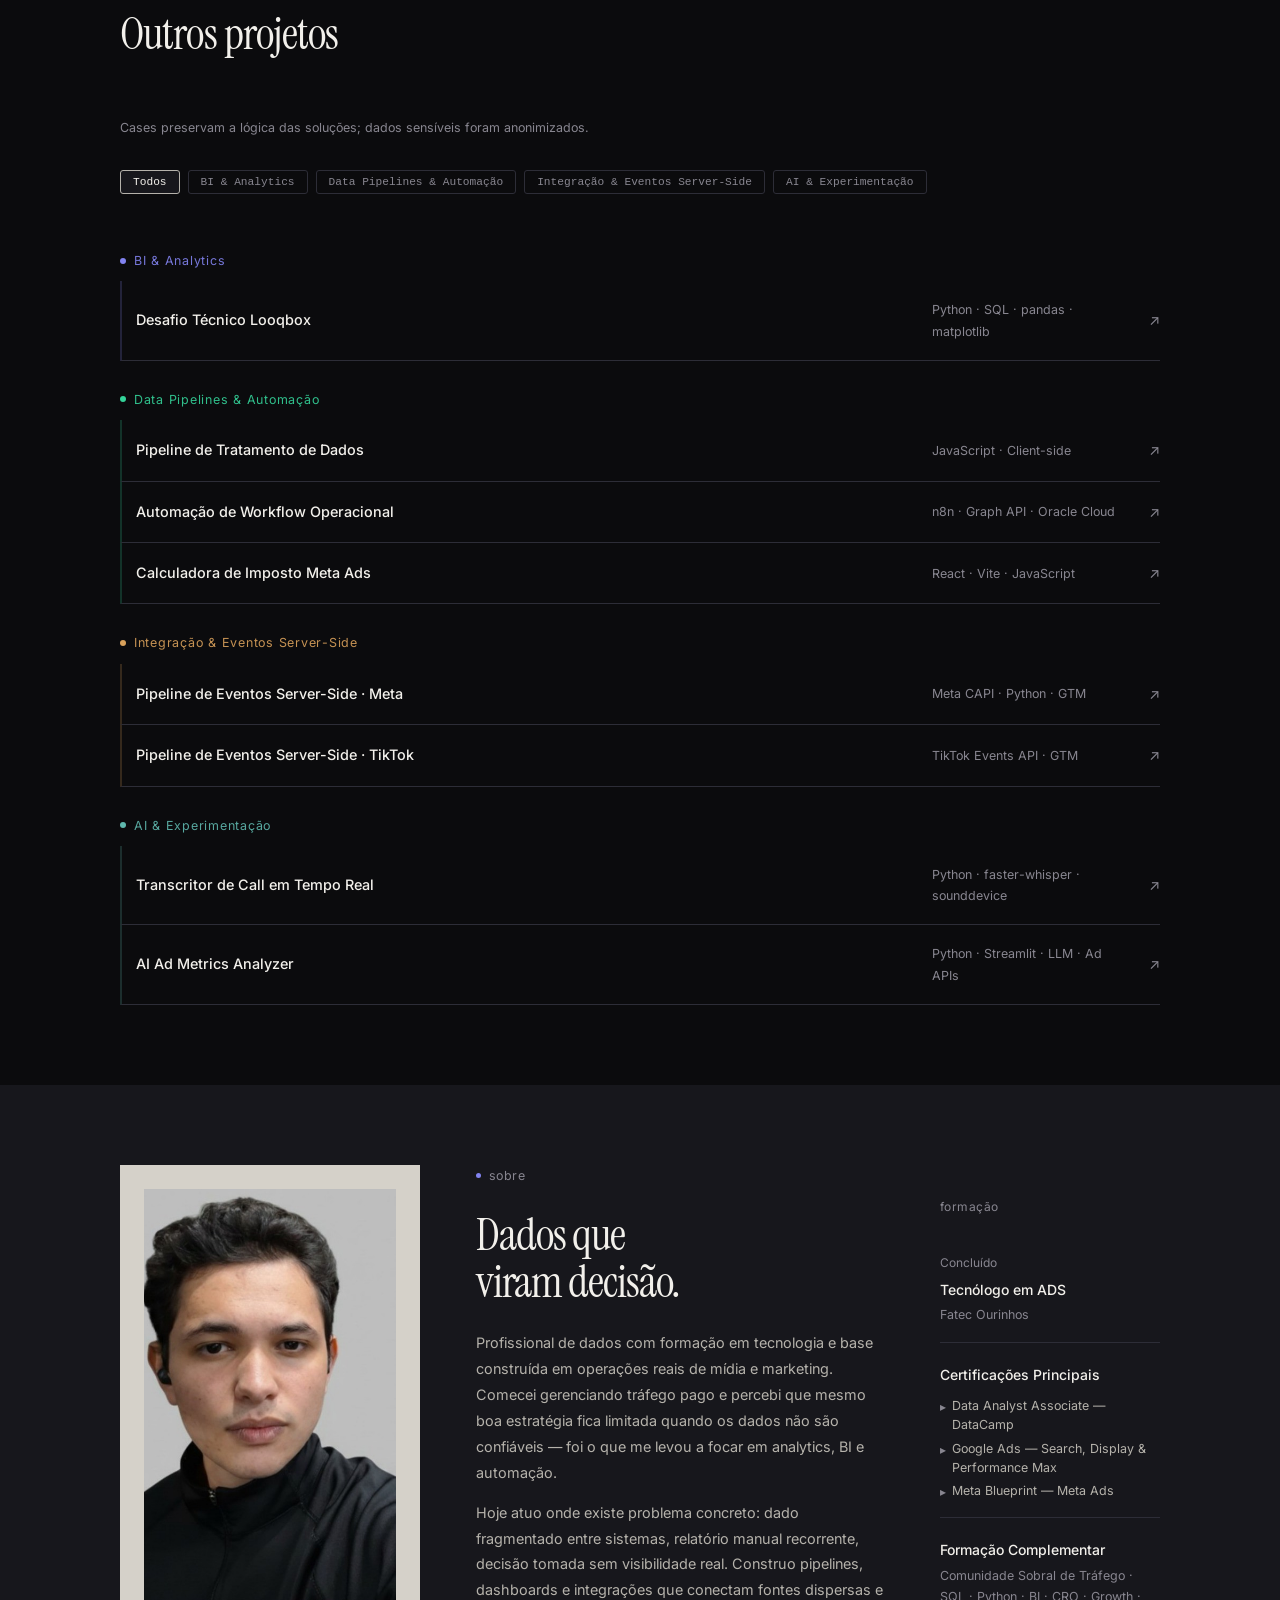
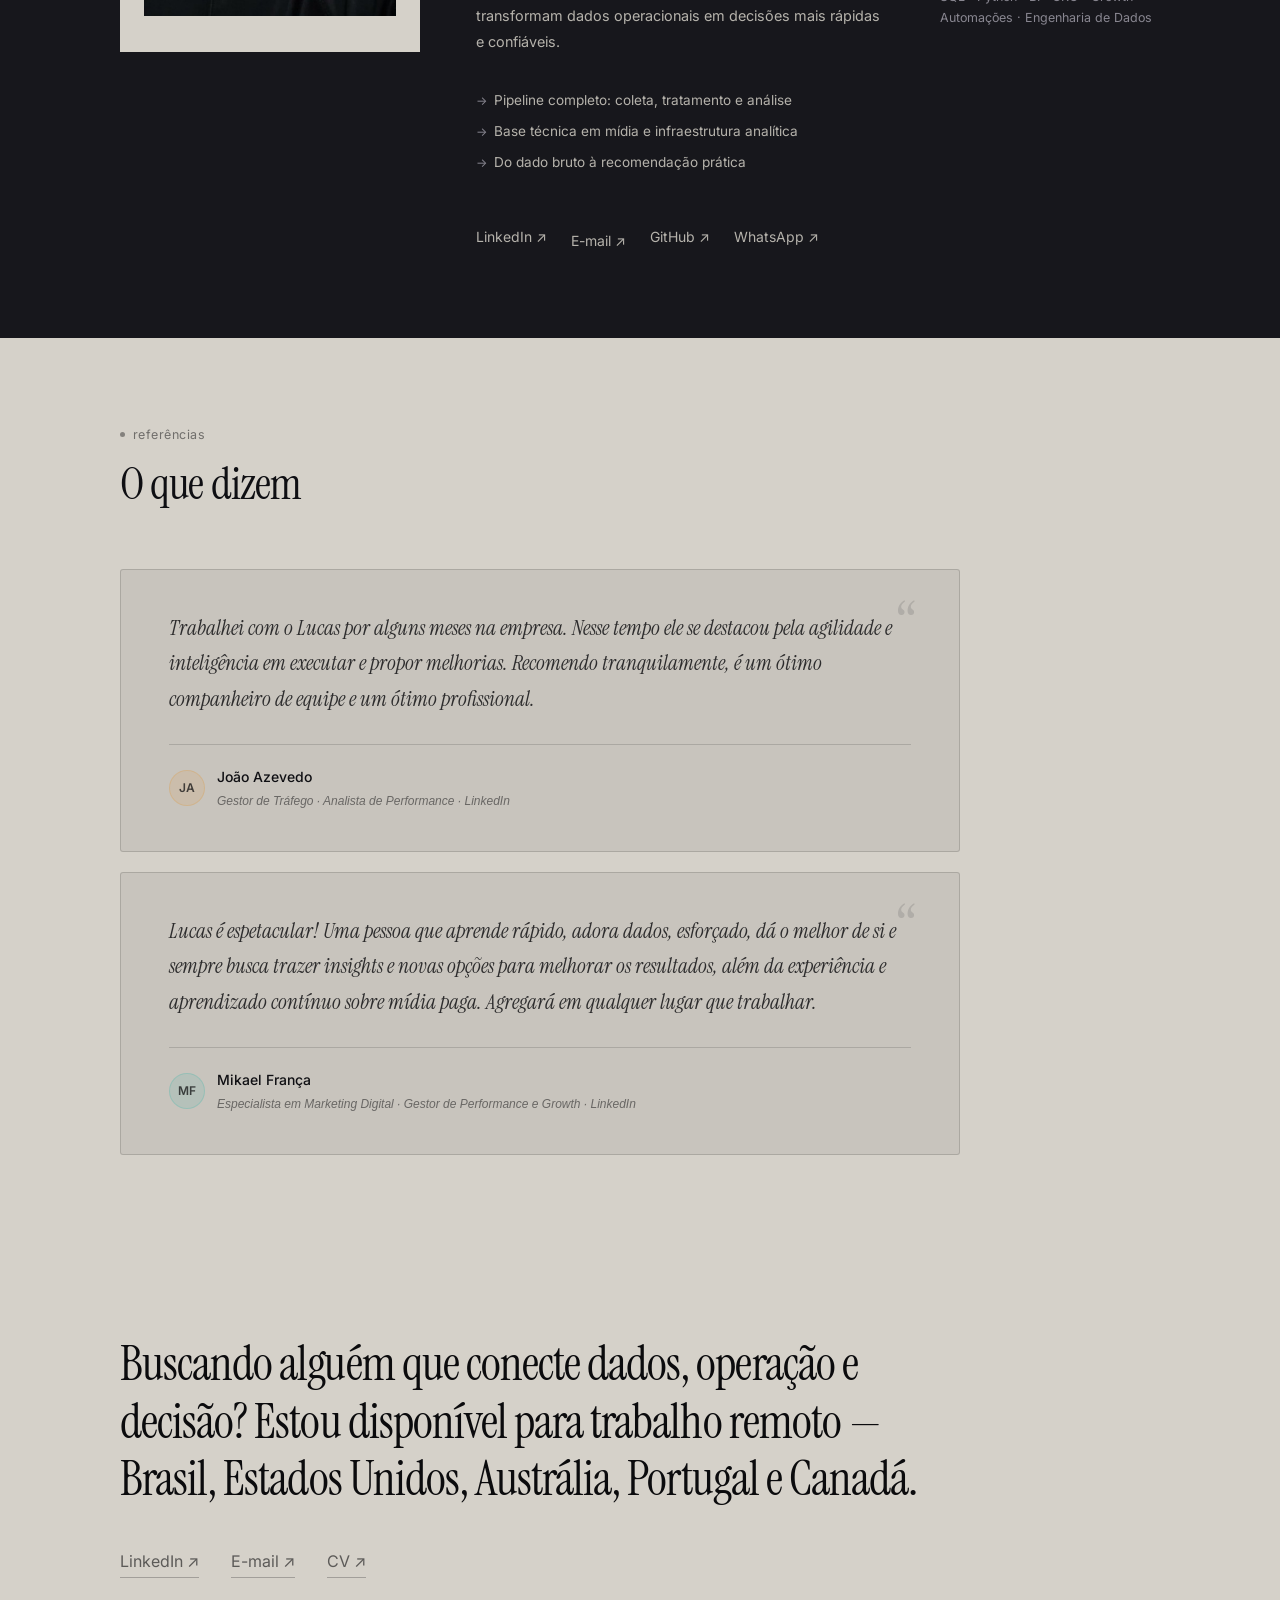
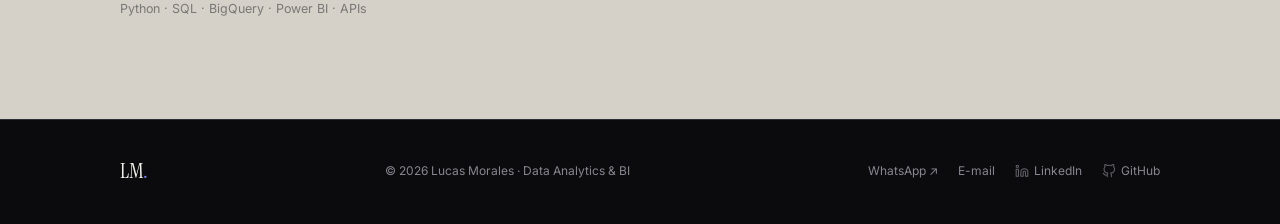
==== commit 889103c4: "Design: escala de cor, sparkline vivo, filtros, chips, cursor, back-to-top - Tokens --accent-green/-" ====
--- a/index.html
+++ b/index.html
@@ -53,6 +53,7 @@
   </script>
 </head>
 <body>
+  <div class="cursor-dot" id="cursorDot" aria-hidden="true"></div>
 
   <div id="scroll-progress" aria-hidden="true"></div>
 
@@ -103,6 +104,10 @@
     <svg class="hero-sparkline" aria-hidden="true" viewBox="0 0 340 72" preserveAspectRatio="none" xmlns="http://www.w3.org/2000/svg">
       <polyline class="sparkline-path" points="0,65 35,52 70,58 105,34 140,43 175,20 210,32 245,14 280,22 320,8 340,16"/>
       <circle class="sparkline-dot" cx="340" cy="16" r="3"/>
+      <circle class="sparkline-moving-dot" r="2.5">
+        <animateMotion dur="5s" repeatCount="indefinite" calcMode="linear"
+          path="M0,65 L35,52 L70,58 L105,34 L140,43 L175,20 L210,32 L245,14 L280,22 L320,8 L340,16"/>
+      </circle>
     </svg>
     <div class="hero-inner">
       <p class="hero-avail" data-i18n="hero_availability">Aberto a oportunidades · Ourinhos, SP</p>
@@ -270,7 +275,9 @@
           </div>
           <div class="cap-row-body">
             <p class="cap-row-desc" data-i18n="cap1_desc">Dashboards executivos e operacionais, modelagem de dados e análise de performance. Foco em decisão, não em visualização pela visualização.</p>
-            <p class="cap-tech">SQL / BigQuery / Python / Power BI / Looker Studio / MySQL / FastAPI</p>
+            <div class="cap-tech">
+              <span>SQL</span><span>BigQuery</span><span>Python</span><span>Power BI</span><span>Looker Studio</span><span>MySQL</span><span>FastAPI</span>
+            </div>
           </div>
         </div>
 
@@ -281,7 +288,9 @@
           </div>
           <div class="cap-row-body">
             <p class="cap-row-desc" data-i18n="cap2_desc">Pipelines de coleta, normalização e consolidação — Python conectando APIs, CRMs, bancos e planilhas. Elimino trabalho manual recorrente.</p>
-            <p class="cap-tech">Python / REST APIs / ETL·ELT / GitHub Actions / n8n / Google Sheets API</p>
+            <div class="cap-tech">
+              <span>Python</span><span>REST APIs</span><span>ETL·ELT</span><span>GitHub Actions</span><span>n8n</span><span>Google Sheets API</span>
+            </div>
           </div>
         </div>
 
@@ -292,7 +301,9 @@
           </div>
           <div class="cap-row-body">
             <p class="cap-row-desc" data-i18n="cap3_desc">Análise de aquisição, funil e eventos server-side com GA4, GTM, Meta CAPI e TikTok Events API. Entendo mídia e infraestrutura.</p>
-            <p class="cap-tech">GA4 / GTM / Meta CAPI / TikTok Events API / BigQuery / CRM / Python</p>
+            <div class="cap-tech">
+              <span>GA4</span><span>GTM</span><span>Meta CAPI</span><span>TikTok Events API</span><span>BigQuery</span><span>CRM</span><span>Python</span>
+            </div>
           </div>
         </div>
 
@@ -398,6 +409,14 @@
       </div>
 
       <p class="conf-notice" data-reveal data-i18n="conf_text">Cases preservam a lógica das soluções; dados sensíveis foram anonimizados.</p>
+
+      <div class="proj-filter-row" role="group" aria-label="Filtrar por categoria">
+        <button class="proj-filter-chip proj-filter-chip--active" data-filter="all" data-i18n="filter_all">Todos</button>
+        <button class="proj-filter-chip proj-filter-chip--bi"       data-filter="bi"       data-i18n="cat_bi">BI &amp; Analytics</button>
+        <button class="proj-filter-chip proj-filter-chip--pipeline" data-filter="pipeline" data-i18n="cat_pipeline">Data Pipelines</button>
+        <button class="proj-filter-chip proj-filter-chip--tracking" data-filter="tracking" data-i18n="cat_tracking">Tracking</button>
+        <button class="proj-filter-chip proj-filter-chip--ai"       data-filter="ai"       data-i18n="cat_ai">AI</button>
+      </div>
 
       <div class="proj-index-table">
 
@@ -537,7 +556,7 @@
         <blockquote class="testimonial" data-reveal>
           <p class="testimonial-text" data-i18n="t1_text">Lucas conseguiu transformar uma rotina manual complexa em um processo muito mais rápido e confiável. O que demorava horas passou a rodar automaticamente — sem perda de qualidade nos dados.</p>
           <footer class="testimonial-author">
-            <div class="testimonial-avatar" aria-hidden="true">JA</div>
+            <div class="testimonial-avatar testimonial-avatar--1" aria-hidden="true">JA</div>
             <div class="testimonial-author-info">
               <span class="testimonial-name" data-i18n="t1_name">Colega de equipe</span>
               <span class="testimonial-role" data-i18n="t1_role">Media.k · LinkedIn</span>
@@ -547,7 +566,7 @@
         <blockquote class="testimonial" data-reveal>
           <p class="testimonial-text" data-i18n="t2_text">A visão por loja e regional facilitou muito a leitura de performance da operação. Conseguimos identificar gargalos específicos que antes ficavam escondidos nos números consolidados.</p>
           <footer class="testimonial-author">
-            <div class="testimonial-avatar" aria-hidden="true">MF</div>
+            <div class="testimonial-avatar testimonial-avatar--2" aria-hidden="true">MF</div>
             <div class="testimonial-author-info">
               <span class="testimonial-name" data-i18n="t2_name">Gestor de conta</span>
               <span class="testimonial-role" data-i18n="t2_role">AudioNova · LinkedIn</span>
@@ -609,6 +628,10 @@
   <!-- Toast -->
   <div class="toast" id="toast" role="status" aria-live="polite"></div>
 
+  <button class="back-to-top" id="backToTop" aria-label="Voltar ao topo">
+    <svg width="16" height="16" viewBox="0 0 24 24" fill="none" stroke="currentColor" stroke-width="2" stroke-linecap="round" stroke-linejoin="round" aria-hidden="true"><polyline points="18 15 12 9 6 15"/></svg>
+  </button>
+
   <script src="js/i18n.js" defer></script>
   <script src="js/projects.js" defer></script>
   <script src="js/main.js" defer></script>
--- a/css/style.css
+++ b/css/style.css
@@ -13,6 +13,9 @@
   --line:        #2D2D37;
   --accent:      #8283F0;
   --accent-rgb:  130, 131, 240;
+  --accent-green: #34d399;
+  --accent-amber: #D9A15B;
+  --accent-teal:  #5FB8AE;
   --stage:       #D5D1C9;
 
   --serif: 'Instrument Serif', serif;
@@ -41,6 +44,8 @@
   --sp-7: 100px;
   --sp-8: 120px;
 }
+
+::selection { background: rgba(var(--accent-rgb), .28); color: var(--text); }
 
 html { scroll-behavior: smooth; font-size: 16px; }
 
@@ -359,7 +364,7 @@
   content: '';
   width: 6px; height: 6px;
   border-radius: 50%;
-  background: #34d399;
+  background: var(--accent-green);
   display: inline-block;
   flex-shrink: 0;
 }
@@ -603,7 +608,7 @@
   width: 5px;
   height: 5px;
   border-radius: 50%;
-  background: #34d399;
+  background: var(--accent-green);
   flex-shrink: 0;
   animation: livePulse 2.5s ease-in-out infinite;
 }
@@ -629,13 +634,13 @@
   width: 100%;
   height: auto;
   display: block;
-  border-radius: 2px;
+  border-radius: 3px;
   border: none;
   object-fit: cover;
   object-position: top;
   transition: transform .6s var(--ease);
-  max-height: 560px;
-  box-shadow: 0 4px 32px rgba(0,0,0,.22);
+  max-height: 340px;
+  box-shadow: 0 2px 20px rgba(0,0,0,.18);
 }
 .case-ed:hover .case-ed-img { transform: scale(1.005); }
 .case-ed--full .case-ed-foot {
@@ -652,28 +657,38 @@
   display: block;
 }
 
-/* Pipeline visualization inside stage block (Case 03) */
+/* Pipeline visualization inside stage block (Case 03) — horizontal layout */
 .case-ed-img-wrap--pipeline {
   display: flex;
+  align-items: stretch;
+  justify-content: center;
+  min-height: 220px;
+  padding-top: 40px;
+  padding-bottom: 40px;
+}
+.case-pipeline-text {
+  display: flex;
+  flex-direction: row;
+  align-items: flex-start;
+  justify-content: center;
+  gap: 0;
+  width: 100%;
+  max-width: 860px;
+}
+.cpt-block {
+  display: flex;
+  flex-direction: column;
+  gap: 6px;
+  flex: 1;
   align-items: center;
-  justify-content: center;
-  min-height: 280px;
-}
-.case-pipeline-text {
-  display: flex;
-  flex-direction: column;
-  gap: 12px;
-  max-width: 440px;
-  width: 100%;
-}
-.cpt-block {
-  display: flex;
-  flex-direction: column;
-  gap: 4px;
-}
+  text-align: center;
+  padding: 8px 32px;
+  border-left: 1px solid rgba(11,11,13,.14);
+}
+.cpt-block:first-child { border-left: none; }
 .cpt-val {
   font-family: var(--serif);
-  font-size: 2.2rem;
+  font-size: 2.4rem;
   font-weight: 400;
   color: #0f0f13;
   line-height: 1;
@@ -684,24 +699,24 @@
   color: rgba(11,11,13,.5);
 }
 .cpt-detail {
-  font-size: .78rem;
-  color: rgba(11,11,13,.62);
-  line-height: 1.6;
-  max-width: 380px;
+  font-size: .75rem;
+  color: rgba(11,11,13,.55);
+  line-height: 1.55;
+  margin-top: 4px;
 }
 .cpt-step {
-  font-size: 1rem;
-  font-weight: 500;
+  font-size: 1.05rem;
+  font-weight: 600;
   color: #0f0f13;
+  letter-spacing: -0.01em;
 }
 .cpt-sub {
   font-size: .78rem;
   color: rgba(11,11,13,.55);
 }
 .cpt-arrow {
-  font-size: 1.2rem;
-  color: rgba(11,11,13,.3);
-  padding: 4px 0;
+  /* hidden in horizontal layout — border-left acts as separator */
+  display: none;
 }
 
 /* Buttons used in cases */
@@ -820,10 +835,19 @@
 /* .cap-row-ex removed — Ex: paragraphs removed from HTML */
 
 .cap-tech {
-  font-size: .75rem;
-  color: var(--subtle);
-  line-height: 1.6;
-  padding-top: 12px;
+  display: flex; flex-wrap: wrap; gap: 6px;
+  padding-top: 14px;
+}
+.cap-tech span {
+  font-family: var(--mono);
+  font-size: .66rem;
+  padding: 3px 9px;
+  border: 1px solid rgba(11,11,13,.18);
+  border-radius: 2px;
+  background: rgba(11,11,13,.05);
+  color: rgba(11,11,13,.5);
+  line-height: 1.2;
+  white-space: nowrap;
 }
 
 /* ====================================================
@@ -855,7 +879,7 @@
 }
 .exp-status-current {
   font-size: .75rem;
-  color: #34d399;
+  color: var(--accent-green);
 }
 .exp-title-row {
   display: flex;
@@ -1000,6 +1024,53 @@
   line-height: 1.5;
 }
 
+/* ---- Proj-index category filter chips ---- */
+.proj-filter-row {
+  display: flex; gap: 8px; flex-wrap: wrap;
+  margin-bottom: 28px;
+}
+.proj-filter-chip {
+  font-family: var(--mono); font-size: .7rem;
+  padding: 5px 12px;
+  background: none;
+  border: 1px solid var(--line);
+  border-radius: var(--r);
+  color: var(--subtle);
+  cursor: pointer;
+  transition: color var(--t), border-color var(--t), background var(--t);
+}
+.proj-filter-chip:hover { color: var(--text); border-color: var(--muted); }
+.proj-filter-chip--active { color: var(--text); border-color: var(--muted); background: var(--surface); }
+
+/* Active chip tinted por categoria */
+.proj-filter-chip--bi.proj-filter-chip--active       { border-color: var(--accent); color: var(--accent); background: rgba(130,131,240,.08); }
+.proj-filter-chip--pipeline.proj-filter-chip--active { border-color: var(--accent-green); color: var(--accent-green); background: rgba(52,211,153,.08); }
+.proj-filter-chip--tracking.proj-filter-chip--active { border-color: var(--accent-amber); color: var(--accent-amber); background: rgba(217,161,91,.08); }
+.proj-filter-chip--ai.proj-filter-chip--active       { border-color: var(--accent-teal); color: var(--accent-teal); background: rgba(95,184,174,.08); }
+
+/* ---- Proj-index category colored dots + row left border ---- */
+.proj-index-cat { display: flex; align-items: center; gap: 8px; }
+.proj-index-cat::before {
+  content: '';
+  display: inline-block;
+  width: 6px; height: 6px;
+  border-radius: 50%;
+  flex-shrink: 0;
+}
+.proj-index-cat[data-category="bi"]       { color: rgba(130,131,240,.9); }
+.proj-index-cat[data-category="bi"]::before { background: var(--accent); }
+.proj-index-cat[data-category="pipeline"] { color: rgba(52,211,153,.9); }
+.proj-index-cat[data-category="pipeline"]::before { background: var(--accent-green); }
+.proj-index-cat[data-category="tracking"] { color: rgba(217,161,91,.9); }
+.proj-index-cat[data-category="tracking"]::before { background: var(--accent-amber); }
+.proj-index-cat[data-category="ai"]       { color: rgba(95,184,174,.9); }
+.proj-index-cat[data-category="ai"]::before { background: var(--accent-teal); }
+
+.proj-index-row[data-category="bi"]       { border-left: 2px solid rgba(130,131,240,.2); padding-left: 14px; }
+.proj-index-row[data-category="pipeline"] { border-left: 2px solid rgba(52,211,153,.2); padding-left: 14px; }
+.proj-index-row[data-category="tracking"] { border-left: 2px solid rgba(217,161,91,.2); padding-left: 14px; }
+.proj-index-row[data-category="ai"]       { border-left: 2px solid rgba(95,184,174,.2); padding-left: 14px; }
+
 /* ====================================================
    ABOUT
 ==================================================== */
@@ -1200,6 +1271,16 @@
 .testimonial-author-info { display: flex; flex-direction: column; gap: 2px; }
 .testimonial-name { font-size: .875rem; font-weight: 500; color: #0f0f13; }
 .testimonial-role { font-size: .75rem; color: rgba(11,11,13,.5); font-style: italic; }
+.testimonial-avatar--1 {
+  background: rgba(217,161,91,.18);
+  border-color: rgba(217,161,91,.35);
+  color: rgba(11,11,13,.72);
+}
+.testimonial-avatar--2 {
+  background: rgba(95,184,174,.18);
+  border-color: rgba(95,184,174,.35);
+  color: rgba(11,11,13,.72);
+}
 
 /* ====================================================
    CTA
@@ -1515,6 +1596,7 @@
   .hero-title { font-size: clamp(3.2rem, 6vw, 5.8rem); line-height: 0.92; }
   .hero-desc { font-size: .95rem; margin-bottom: 32px; }
   .case-ed--full .case-ed-img-wrap { padding: 32px 48px 24px; }
+  .case-ed-img { max-height: 300px; }
 }
 
 /* ---- Very short notebook (height ≤ 800px, width ≥ 1000px) ---- */
@@ -1525,6 +1607,7 @@
   .hero-foot { padding: 16px 0 24px; }
   .hm-val { font-size: 1.6rem; }
   .case-ed--full .case-ed-img-wrap { padding: 24px 40px 16px; }
+  .case-ed-img { max-height: 260px; }
 }
 
 /* ---- Tablet landscape / compact notebook (≤ 1023px) ---- */
@@ -1560,6 +1643,21 @@
 
 /* ---- Tablet portrait (≤ 899px) ---- */
 @media (max-width: 899px) {
+  /* Pipeline: revert to vertical on narrow screens */
+  .case-pipeline-text {
+    flex-direction: column;
+    align-items: flex-start;
+    max-width: 360px;
+    gap: 12px;
+  }
+  .cpt-block {
+    align-items: flex-start;
+    text-align: left;
+    border-left: none;
+    padding: 0;
+  }
+  .cpt-arrow { display: block; }
+
   /* Testimonials */
   .testimonials-list { grid-template-columns: 1fr; gap: 0; }
 
@@ -1598,7 +1696,7 @@
   .case-ed { padding: 52px 0; }
   .case-ed-title { font-size: clamp(2rem, 9vw, 3.6rem); }
   .case-ed--full .case-ed-img-wrap { padding: 20px 20px 0; }
-  .case-ed-img { box-shadow: none; }
+  .case-ed-img { box-shadow: none; max-height: 280px; }
   .case-num { font-size: 2.6rem; }
   .case-ed { padding: 64px 0; }
 
@@ -1650,6 +1748,7 @@
   .hero-title { font-size: clamp(2.4rem, 13vw, 3.8rem); line-height: 0.93; }
   .case-ed-title { font-size: clamp(1.8rem, 10vw, 3rem); }
   .case-ed--full .case-ed-img-wrap { padding: 14px 14px 0; }
+  .case-ed-img { max-height: 220px; }
   .about-photo-col { width: min(76vw, 240px); }
   .about-photo { width: 100%; }
 }
@@ -1701,6 +1800,14 @@
   from { opacity: 0; transform: scale(0); }
   to   { opacity: 1; transform: scale(1); }
 }
+.sparkline-moving-dot {
+  fill: var(--accent);
+  opacity: 0;
+  animation: movingDotAppear .4s ease-out 3.6s both;
+}
+@keyframes movingDotAppear {
+  to { opacity: 0.55; }
+}
 
 /* ====================================================
    CAP-ICON — capability section icons
@@ -1767,6 +1874,50 @@
 #experience {
   border-top-color: rgba(var(--accent-rgb), 0.35);
 }
+
+/* ====================================================
+   BACK TO TOP
+==================================================== */
+.back-to-top {
+  position: fixed;
+  bottom: 28px; right: 28px;
+  width: 38px; height: 38px;
+  background: var(--surface);
+  border: 1px solid var(--line);
+  border-radius: var(--r);
+  color: var(--muted);
+  cursor: pointer;
+  display: flex; align-items: center; justify-content: center;
+  z-index: 90;
+  opacity: 0; transform: translateY(8px);
+  transition: opacity .2s var(--ease), transform .2s var(--ease), color var(--t), border-color var(--t);
+  pointer-events: none;
+}
+.back-to-top.visible { opacity: 1; transform: translateY(0); pointer-events: auto; }
+.back-to-top:hover { color: var(--text); border-color: var(--accent); }
+
+/* ====================================================
+   CURSOR DOT
+==================================================== */
+@media (hover: hover) {
+  body { cursor: none; }
+  a, button, [role="button"], .proj-index-row, .case-ed, .js-project { cursor: none; }
+  .cursor-dot {
+    position: fixed;
+    width: 7px; height: 7px;
+    background: var(--accent);
+    border-radius: 50%;
+    pointer-events: none;
+    z-index: 9999;
+    transform: translate(-50%, -50%) scale(1);
+    transition: transform .18s var(--ease), opacity .18s;
+    opacity: 0;
+    will-change: transform;
+  }
+  .cursor-dot.visible   { opacity: 0.75; }
+  .cursor-dot.expanded  { transform: translate(-50%, -50%) scale(3); opacity: 0.3; }
+}
+@media (hover: none) { .cursor-dot { display: none !important; } }
 
 /* ---- Reduced motion ---- */
 @media (prefers-reduced-motion: reduce) {
@@ -1782,4 +1933,5 @@
   .live-dot { animation: none !important; }
   .sparkline-path { animation: none !important; stroke-dashoffset: 0 !important; }
   .hero-sparkline { animation: none !important; opacity: 0.18 !important; }
-}
+  .sparkline-moving-dot { display: none !important; }
+}
